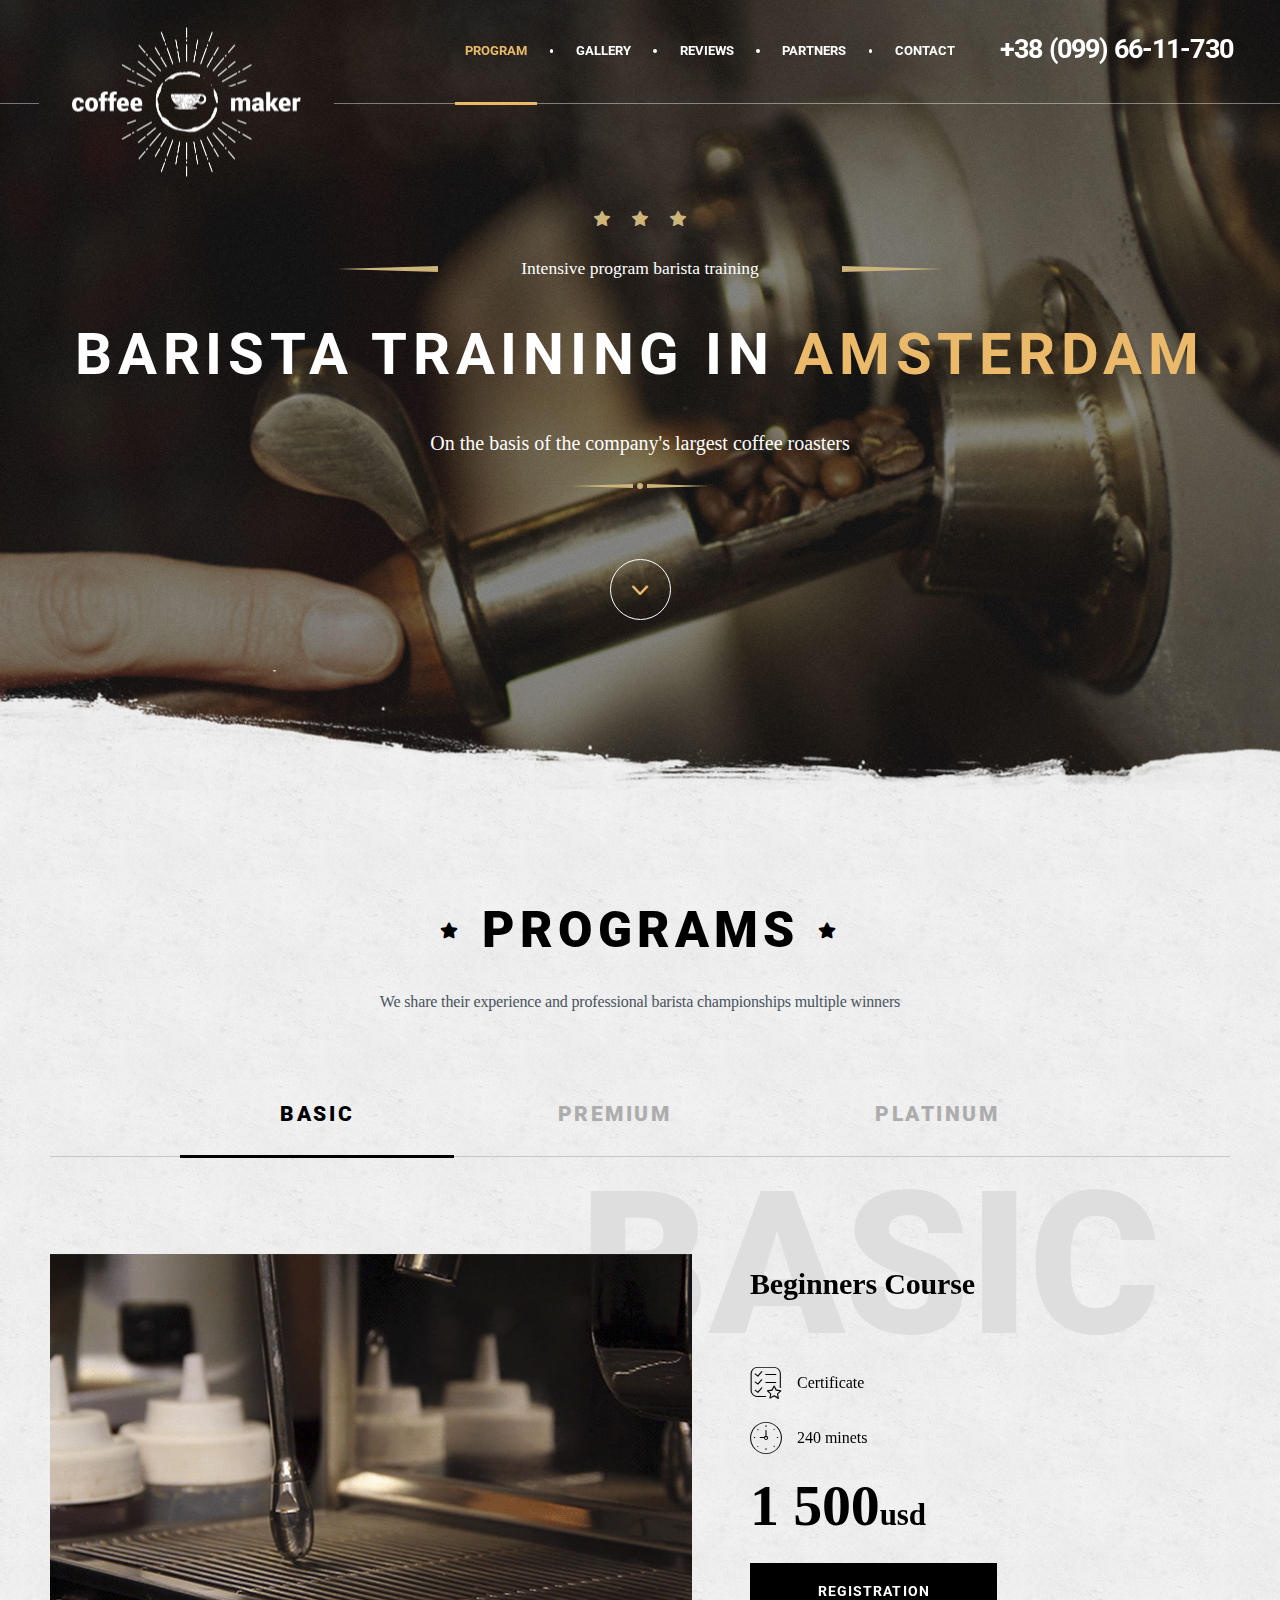
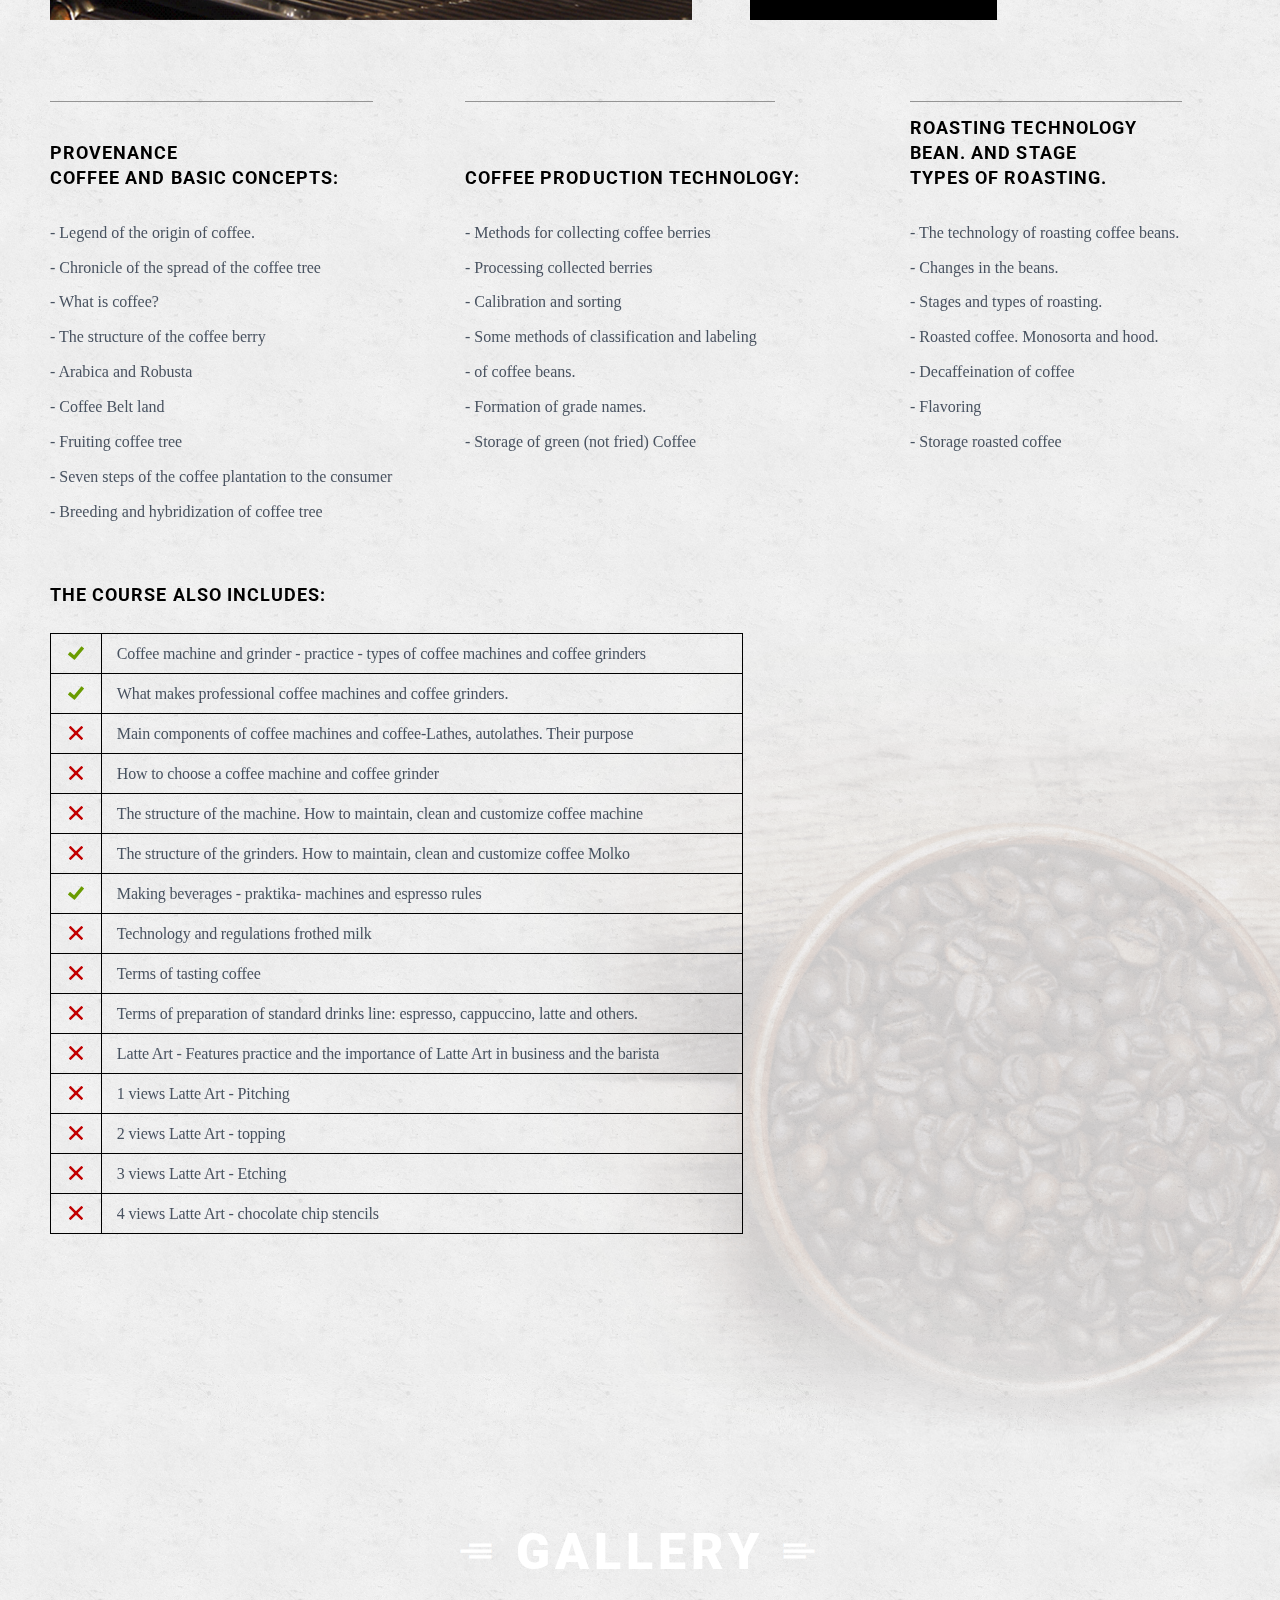
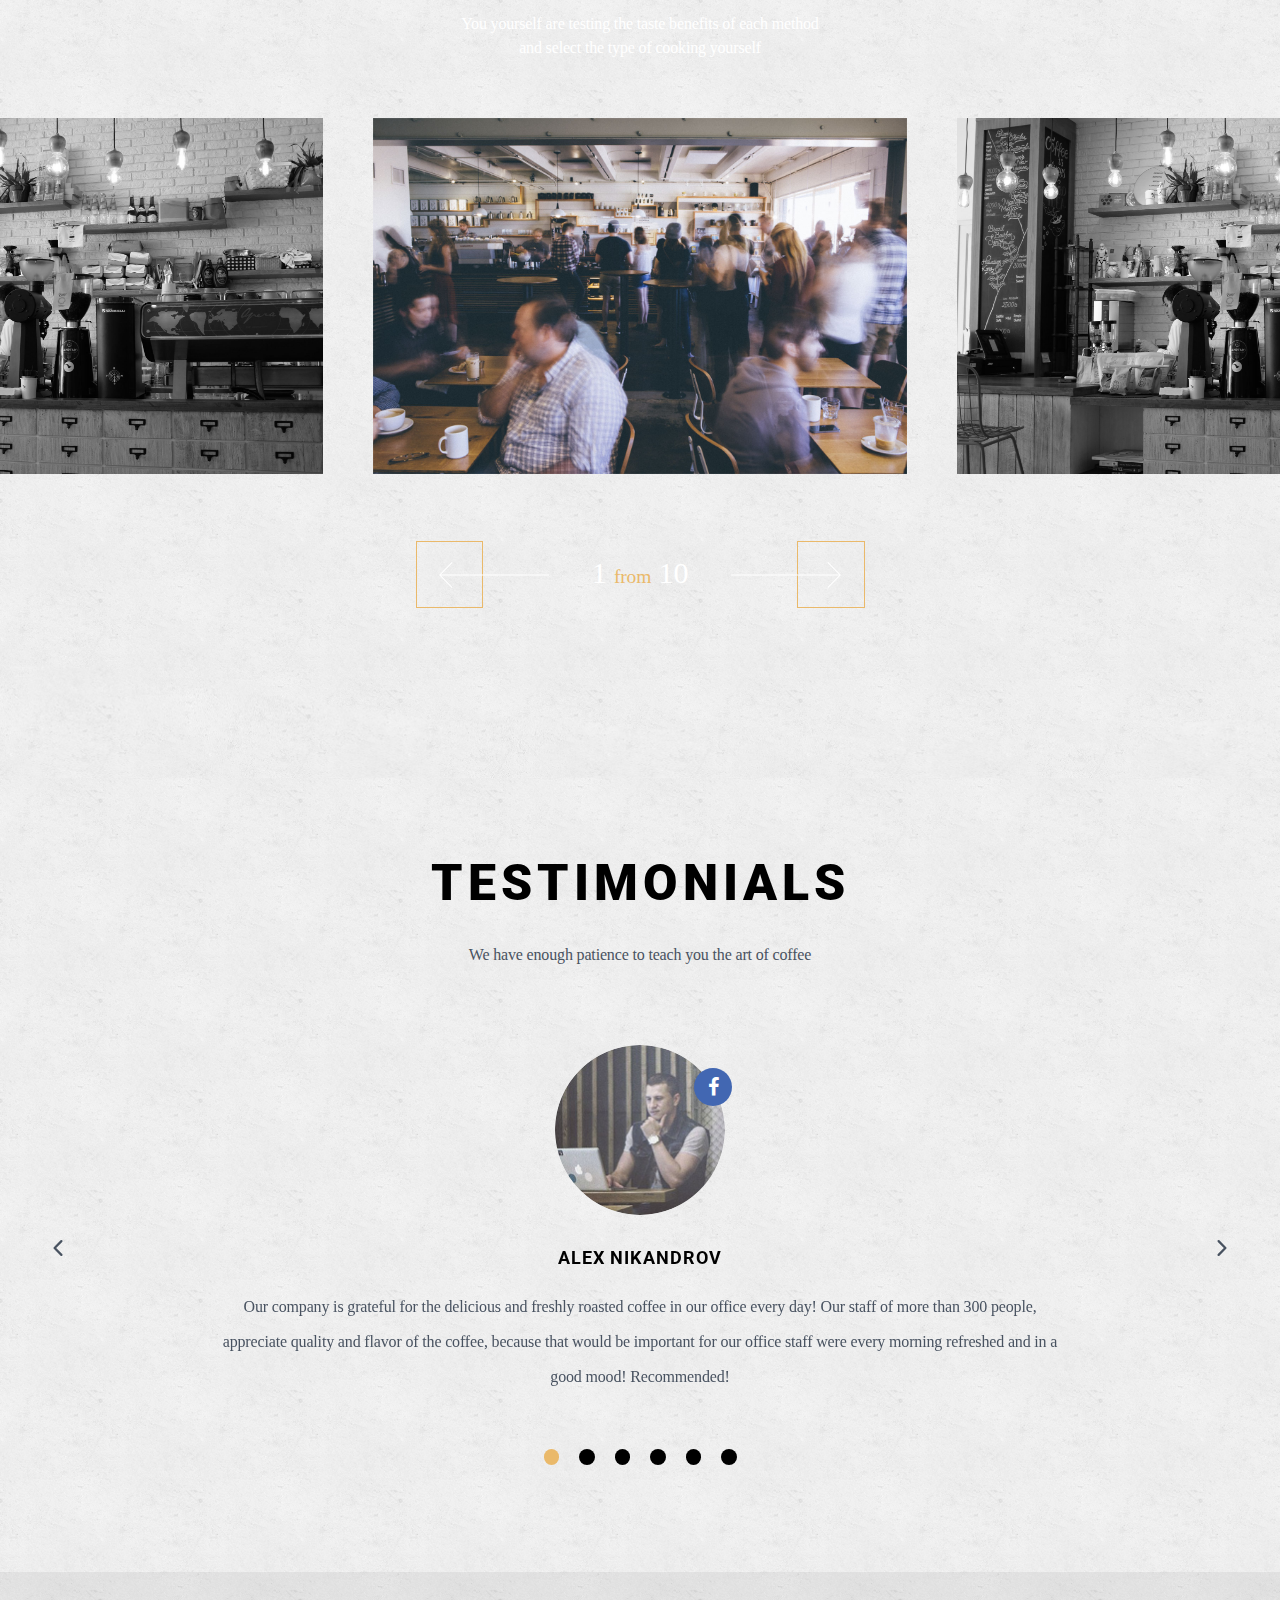
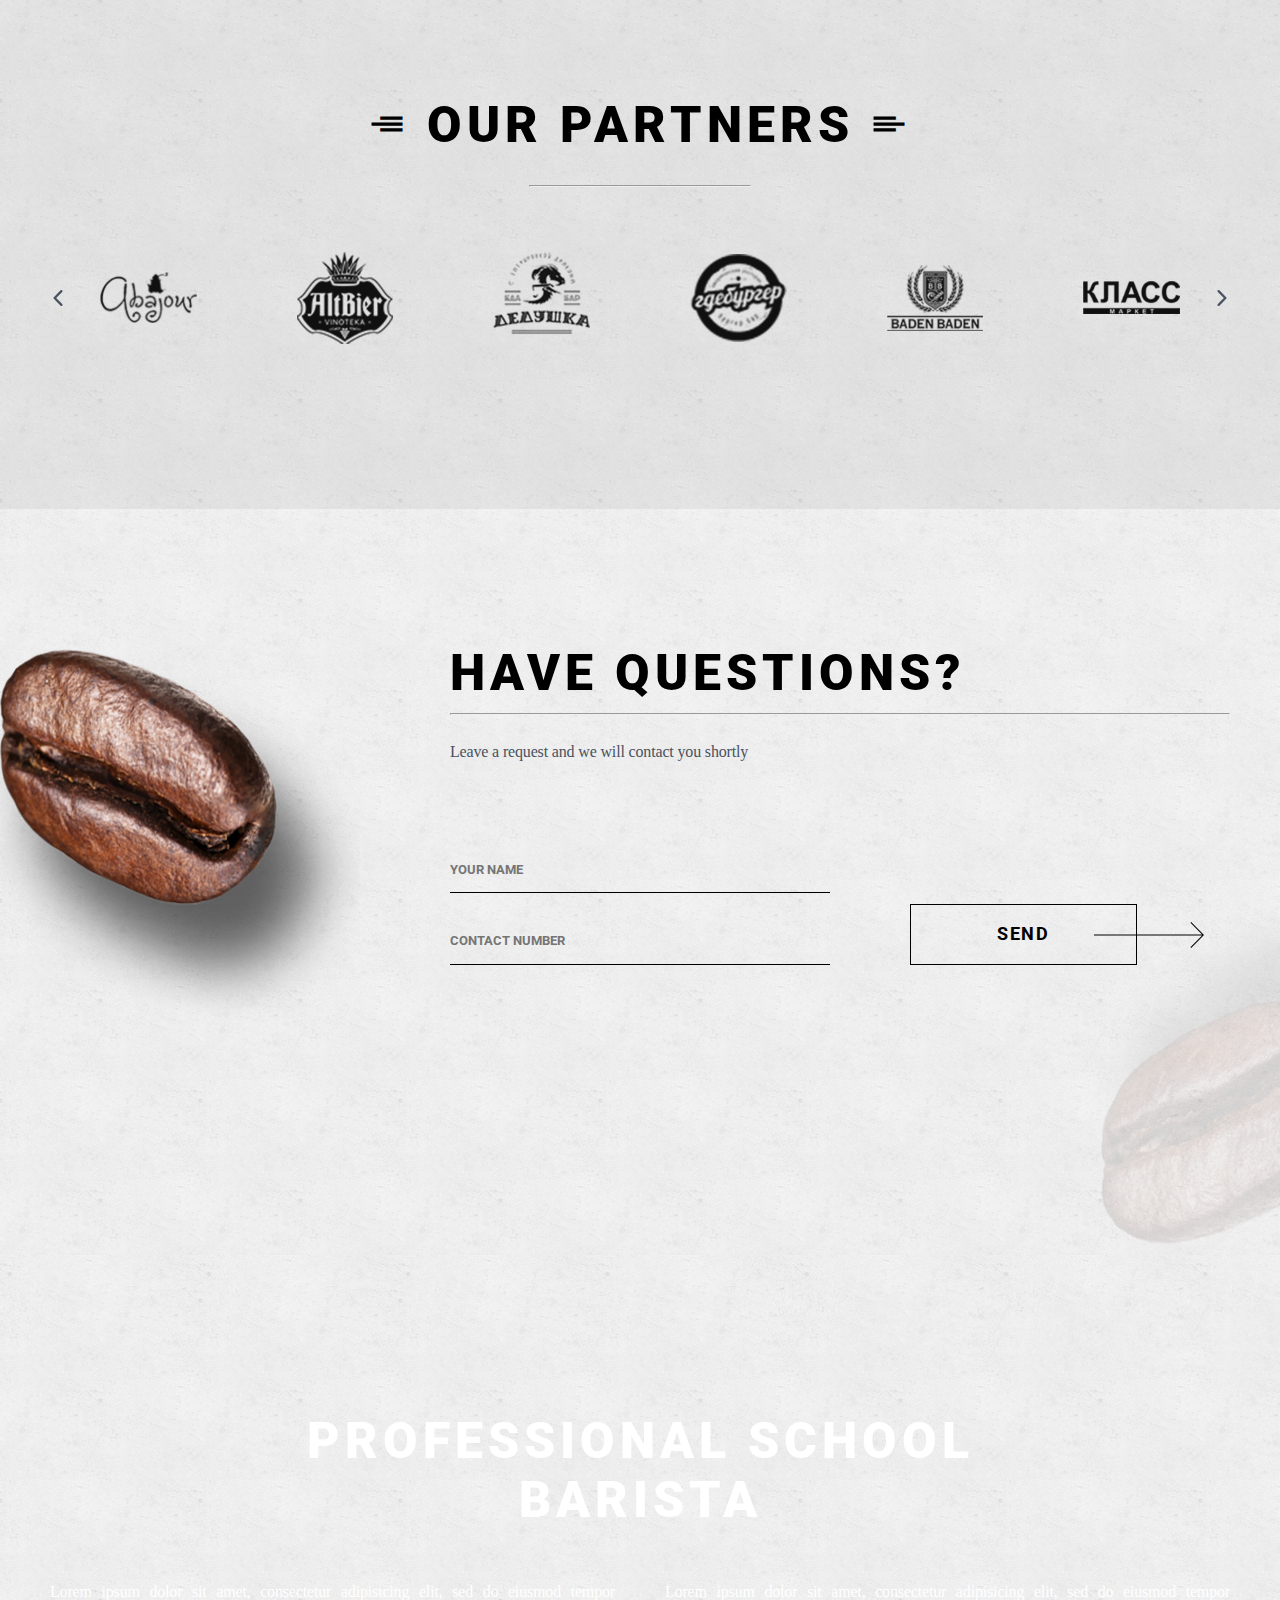
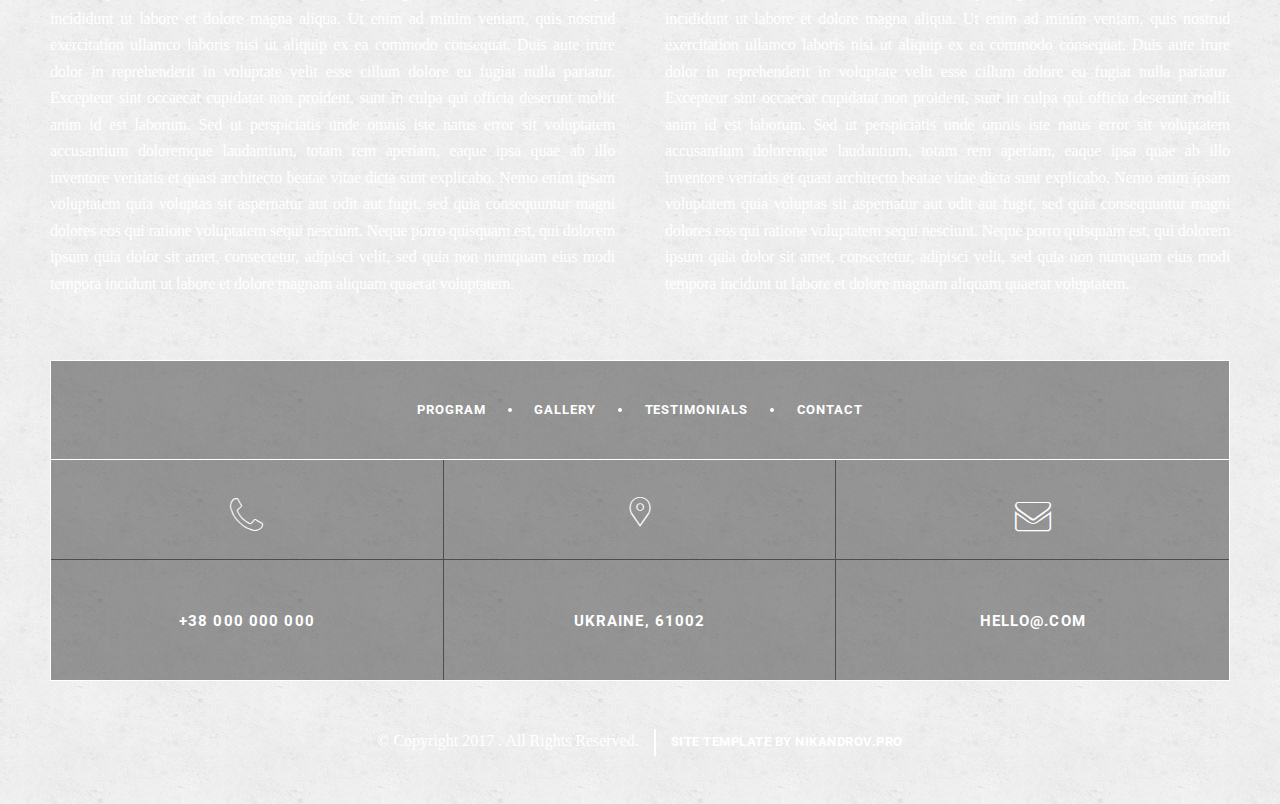
==== index.html @ 1546734a "add(files) add new template files" ====
<!DOCTYPE html>
<html lang="en">

<head>
	<meta charset="UTF-8">
	<meta name="viewport" content="width=device-width, initial-scale=1">
	<title>CoffeeMaker</title>
	<link href="https://fonts.googleapis.com/css?family=Roboto:300,400,500,700,900" rel="stylesheet"> 
	<link rel="stylesheet" href="css/libs.min.css">
	<link rel="stylesheet" href="css/style.min.css">
</head>

<body class="site site--bg">

	<div class="site__wrapper">

		<header class="site__header header header--image">
			
			<div class="header__navigation site__width site__width--fullwidth">
				<p class="header__logo logo logo--bordered">
					<a href="index.html" class="logo__link logo__link--bordered">
						<img src="img/logo.png" class="logo__img" alt="logo">
					</a>
				</p>
				<nav class="header__menu">
					<input class="toggle-input" id="menu" type="checkbox">
					<label class="toggle-input__label toggle-input__label--menu menu-toggle" for="menu">
						<span class="menu-toggle__bar"></span>
						<span class="menu-toggle__bar"></span>
						<span class="menu-toggle__bar"></span>
						<span class="menu-toggle__bar"></span>
					</label>
					<div class="toggle-input__block toggle-input__block--menu">
						<div class="menu__wrapper menu__wrapper--header">
							<ul class="menu menu--horizontal menu--header">
								<li class="menu__item menu__item--header"><a href="#programs" class="menu__link menu__link--header menu__link--active">Program</a></li>
								<li class="menu__item menu__item--header"><a href="#gallery" class="menu__link menu__link--header">Gallery</a></li>
								<li class="menu__item menu__item--header"><a href="#reviews" class="menu__link menu__link--header">Reviews</a></li>
								<li class="menu__item menu__item--header"><a href="#partners" class="menu__link menu__link--header">Partners</a></li>
								<li class="menu__item menu__item--header"><a href="#contact" class="menu__link menu__link--header">Contact</a></li>
							</ul>
						</div>
					</div>
				</nav>
				<div class="header__info">
					<a href="tel:#" class="header__info-phone icon-phone"> <span>+38 (099) 66-11-730</span></a>
				</div>
			</div>

			<div class="header__media">
				<div class="site__width">
					<p class="icons color-decor hidden__block--xs">
						<span class="icon-star icons__item"></span>
						<span class="icon-star icons__item"></span>
						<span class="icon-star icons__item"></span>
					</p>
					<h6 class="header__subtitle header__subtitle--top"><span class="text-decor text-decor--long-angles">Intensive program barista training</span></h6>
					<h1 class="header__title header__title--media">Barista Training in <span class="color-primary">amsterdam</span></h1>
					<h5 class="header__subtitle">On the basis of the company's largest coffee roasters</h5>
					<p class="hidden__block--xs"><span class="divider"></span></p>
				</div>
			</div>
			<div class="header__buttons"><a href="#programs" class="scroll-button scroll-button--header icon-arrow-down"></a></div>

		</header>

		<section class="site__main site__main--bg">
			
			<!-- Programs Block -->

			<div id="programs" class="page-block page-block--programs">
				<div class="site__width">
					<h2 class="page-block__title">Programs</h2>
					<p class="page-block__subtitle">We share their experience and professional barista championships multiple winners</p>
					<div class="feature-tabs swiper-container">
						<div class="feature-tabs__tab-list">
							<a href="#feature-1-ft1" class="feature-tabs__tab feature-tabs__tab--active" data-id="ft1">Basic</a>
							<a href="#feature-2-ft1" class="feature-tabs__tab" data-id="ft1">Premium</a>
							<a href="#feature-3-ft1" class="feature-tabs__tab" data-id="ft1">Platinum</a>
						</div>
						<div id="ft1" class="feature-tabs__contents">
							<div class="swiper-wrapper">
								<div id="feature-1-ft1" class="swiper-slide tabs__tab-content feature-tabs__content">
									<section class="program">
										<div class="columns columns--align-stretch">
											<div class="columns__column columns__column--sm-7-12">
												<div class="program__thumbnail">
													<div class="program__thumbnail-img program__thumbnail-img--basic"></div>
												</div>
											</div>
											<div class="columns__column columns__column--sm-5-12">
												<div class="program__data">
													<h3 class="program__bg-title">Basic</h3>
													<h4 class="program__title">Beginners Course</h4>
													<ul class="program__options">
														<li class="program__options-item icon-certificate">Certificate</li>
														<li class="program__options-item icon-clock">240 minets</li>
													</ul>
													<div class="program__price">1 500<small class="program__price-currency">usd</small></div>
													<div class="program__button">
														<a href="#" class="program__button button">registration</a>
													</div>
												</div>
											</div>
										</div>
										<div class="columns">
											<div class="columns__column columns__column--sm-1-3">
												<div class="program__list-wrapper">
													<h6 class="program__list-title">Provenance <br />coffee and basic concepts:</h6>	
													<ul class="program__list">
														<li>- Legend of the origin of coffee.</li>
														<li>- Chronicle of the spread of the coffee tree</li>
														<li>- What is coffee?</li>
														<li>- The structure of the coffee berry</li>
														<li>- Arabica and Robusta</li>
														<li>- Coffee Belt land</li>
														<li>- Fruiting coffee tree</li>
														<li>- Seven steps of the coffee plantation to the consumer</li>
														<li>- Breeding and hybridization of coffee tree</li>
													</ul>
												</div>
											</div>
											<div class="columns__column columns__column--sm-1-3 columns__column--left-gap-25">
												<div class="program__list-wrapper">
													<h6 class="program__list-title">coffee production technology:</h6>	
													<ul class="program__list">
														<li>- Methods for collecting coffee berries</li>
														<li>- Processing collected berries</li>
														<li>- Calibration and sorting</li>
														<li>- Some methods of classification and labeling</li>
														<li>- of coffee beans.</li>
														<li>- Formation of grade names.</li>
														<li>- Storage of green (not fried) Coffee</li>
													</ul>
												</div>
											</div>
											<div class="columns__column columns__column--sm-1-3 columns__column--left-gap-70">
												<div class="program__list-wrapper">
													<h6 class="program__list-title">roasting Technology <br />bean. and Stage <br />types of roasting.</h6>	
													<ul class="program__list">
														<li>- The technology of roasting coffee beans.</li>
														<li>- Changes in the beans.</li>
														<li>- Stages and types of roasting.</li>
														<li>- Roasted coffee. Monosorta and hood.</li>
														<li>- Decaffeination of coffee</li>
														<li>- Flavoring</li>
														<li>- Storage roasted coffee</li>
													</ul>
												</div>
											</div>
											<div class="columns__column">
												<h6 class="program__table-title">The course also includes:</h6>	
												<table class="program__table">
													<tbody>
														<tr>
															<td class="program__table-icon program__table-icon--check"></td>
															<td>Coffee machine and grinder - practice - types of coffee machines and coffee grinders</td>
														</tr>
														<tr>
															<td class="program__table-icon program__table-icon--check"></td>
															<td>What makes professional coffee machines and coffee grinders.</td>
														</tr>
														<tr>
															<td class="program__table-icon"></td>
															<td>Main components of coffee machines and coffee-Lathes, autolathes. Their purpose</td>
														</tr>
														<tr>
															<td class="program__table-icon"></td>
															<td>How to choose a coffee machine and coffee grinder</td>
														</tr>
														<tr>
															<td class="program__table-icon"></td>
															<td>The structure of the machine. How to maintain, clean and customize coffee machine</td>
														</tr>
														<tr>
															<td class="program__table-icon"></td>
															<td>The structure of the grinders. How to maintain, clean and customize coffee Molko</td>
														</tr>
														<tr>
															<td class="program__table-icon program__table-icon--check"></td>
															<td>Making beverages - praktika- machines and espresso rules</td>
														</tr>
														<tr>
															<td class="program__table-icon"></td>
															<td>Technology and regulations frothed milk</td>
														</tr>
														<tr>
															<td class="program__table-icon"></td>
															<td>Terms of tasting coffee</td>
														</tr>
														<tr>
															<td class="program__table-icon"></td>
															<td>Terms of preparation of standard drinks line: espresso, cappuccino, latte and others.</td>
														</tr>
														<tr>
															<td class="program__table-icon"></td>
															<td>Latte Art - Features practice and the importance of Latte Art in business and the barista</td>
														</tr>
														<tr>
															<td class="program__table-icon"></td>
															<td>1 views Latte Art - Pitching</td>
														</tr>
														<tr>
															<td class="program__table-icon"></td>
															<td>2 views Latte Art - topping</td>
														</tr>
														<tr>
															<td class="program__table-icon"></td>
															<td>3 views Latte Art - Etching</td>
														</tr>
														<tr>
															<td class="program__table-icon"></td>
															<td>4 views Latte Art - chocolate chip stencils</td>
														</tr>
													</tbody>
												</table>
											</div>
										</div>
									</section>
								</div>
								<div id="feature-2-ft1" class="swiper-slide tabs__tab-content feature-tabs__content">
									<section class="program">
										<div class="columns columns--align-stretch">
											<div class="columns__column columns__column--sm-7-12">
												<div class="program__thumbnail">
													<div class="program__thumbnail-img program__thumbnail-img--basic"></div>
												</div>
											</div>
											<div class="columns__column columns__column--sm-5-12">
												<div class="program__data">
													<h3 class="program__bg-title">Premium</h3>
													<h4 class="program__title">Middles Course</h4>
													<ul class="program__options">
														<li class="program__options-item icon-certificate">Certificate</li>
														<li class="program__options-item icon-clock">360 minets</li>
													</ul>
													<div class="program__price">2 000<small class="program__price-currency">usd</small></div>
													<div class="program__button">
														<a href="#" class="program__button button">registration</a>
													</div>
												</div>
											</div>
										</div>
										<div class="columns">
											<div class="columns__column columns__column--sm-1-3">
												<div class="program__list-wrapper">
													<h6 class="program__list-title">Provenance <br />coffee and basic concepts:</h6>	
													<ul class="program__list">
														<li>- Legend of the origin of coffee.</li>
														<li>- Chronicle of the spread of the coffee tree</li>
														<li>- What is coffee?</li>
														<li>- The structure of the coffee berry</li>
														<li>- Arabica and Robusta</li>
														<li>- Coffee Belt land</li>
														<li>- Fruiting coffee tree</li>
														<li>- Seven steps of the coffee plantation to the consumer</li>
														<li>- Breeding and hybridization of coffee tree</li>
													</ul>
												</div>
											</div>
											<div class="columns__column columns__column--sm-1-3 columns__column--left-gap-25">
												<div class="program__list-wrapper">
													<h6 class="program__list-title">coffee production technology:</h6>	
													<ul class="program__list">
														<li>- Methods for collecting coffee berries</li>
														<li>- Processing collected berries</li>
														<li>- Calibration and sorting</li>
														<li>- Some methods of classification and labeling</li>
														<li>- of coffee beans.</li>
														<li>- Formation of grade names.</li>
														<li>- Storage of green (not fried) Coffee</li>
													</ul>
												</div>
											</div>
											<div class="columns__column columns__column--sm-1-3 columns__column--left-gap-70">
												<div class="program__list-wrapper">
													<h6 class="program__list-title">roasting Technology <br />bean. and Stage <br />types of roasting.</h6>	
													<ul class="program__list">
														<li>- The technology of roasting coffee beans.</li>
														<li>- Changes in the beans.</li>
														<li>- Stages and types of roasting.</li>
														<li>- Roasted coffee. Monosorta and hood.</li>
														<li>- Decaffeination of coffee</li>
														<li>- Flavoring</li>
														<li>- Storage roasted coffee</li>
													</ul>
												</div>
											</div>
											<div class="columns__column">
												<h6 class="program__table-title">The course also includes:</h6>	
												<table class="program__table">
													<tbody>
														<tr>
															<td class="program__table-icon program__table-icon--check"></td>
															<td>Coffee machine and grinder - practice - types of coffee machines and coffee grinders</td>
														</tr>
														<tr>
															<td class="program__table-icon program__table-icon--check"></td>
															<td>What makes professional coffee machines and coffee grinders.</td>
														</tr>
														<tr>
															<td class="program__table-icon program__table-icon--check"></td>
															<td>Main components of coffee machines and coffee-Lathes, autolathes. Their purpose</td>
														</tr>
														<tr>
															<td class="program__table-icon"></td>
															<td>How to choose a coffee machine and coffee grinder</td>
														</tr>
														<tr>
															<td class="program__table-icon"></td>
															<td>The structure of the machine. How to maintain, clean and customize coffee machine</td>
														</tr>
														<tr>
															<td class="program__table-icon program__table-icon--check"></td>
															<td>The structure of the grinders. How to maintain, clean and customize coffee Molko</td>
														</tr>
														<tr>
															<td class="program__table-icon program__table-icon--check"></td>
															<td>Making beverages - praktika- machines and espresso rules</td>
														</tr>
														<tr>
															<td class="program__table-icon program__table-icon--check"></td>
															<td>Technology and regulations frothed milk</td>
														</tr>
														<tr>
															<td class="program__table-icon program__table-icon--check"></td>
															<td>Terms of tasting coffee</td>
														</tr>
														<tr>
															<td class="program__table-icon program__table-icon--check"></td>
															<td>Terms of preparation of standard drinks line: espresso, cappuccino, latte and others.</td>
														</tr>
														<tr>
															<td class="program__table-icon"></td>
															<td>Latte Art - Features practice and the importance of Latte Art in business and the barista</td>
														</tr>
														<tr>
															<td class="program__table-icon"></td>
															<td>1 views Latte Art - Pitching</td>
														</tr>
														<tr>
															<td class="program__table-icon"></td>
															<td>2 views Latte Art - topping</td>
														</tr>
														<tr>
															<td class="program__table-icon"></td>
															<td>3 views Latte Art - Etching</td>
														</tr>
														<tr>
															<td class="program__table-icon"></td>
															<td>4 views Latte Art - chocolate chip stencils</td>
														</tr>
													</tbody>
												</table>
											</div>
										</div>
									</section>
								</div>
								<div id="feature-3-ft1" class="swiper-slide tabs__tab-content feature-tabs__content">
									<section class="program">
										<div class="columns columns--align-stretch">
											<div class="columns__column columns__column--sm-7-12">
												<div class="program__thumbnail">
													<div class="program__thumbnail-img program__thumbnail-img--basic"></div>
												</div>
											</div>
											<div class="columns__column columns__column--sm-5-12">
												<div class="program__data">
													<h3 class="program__bg-title">Platinum</h3>
													<h4 class="program__title">Seniors Course</h4>
													<ul class="program__options">
														<li class="program__options-item icon-certificate">Certificate</li>
														<li class="program__options-item icon-clock">480 minets</li>
													</ul>
													<div class="program__price">2 500<small class="program__price-currency">usd</small></div>
													<div class="program__button">
														<a href="#" class="program__button button">registration</a>
													</div>
												</div>
											</div>
										</div>
										<div class="columns">
											<div class="columns__column columns__column--sm-1-3">
												<div class="program__list-wrapper">
													<h6 class="program__list-title">Provenance <br />coffee and basic concepts:</h6>	
													<ul class="program__list">
														<li>- Legend of the origin of coffee.</li>
														<li>- Chronicle of the spread of the coffee tree</li>
														<li>- What is coffee?</li>
														<li>- The structure of the coffee berry</li>
														<li>- Arabica and Robusta</li>
														<li>- Coffee Belt land</li>
														<li>- Fruiting coffee tree</li>
														<li>- Seven steps of the coffee plantation to the consumer</li>
														<li>- Breeding and hybridization of coffee tree</li>
													</ul>
												</div>
											</div>
											<div class="columns__column columns__column--sm-1-3 columns__column--left-gap-25">
												<div class="program__list-wrapper">
													<h6 class="program__list-title">coffee production technology:</h6>	
													<ul class="program__list">
														<li>- Methods for collecting coffee berries</li>
														<li>- Processing collected berries</li>
														<li>- Calibration and sorting</li>
														<li>- Some methods of classification and labeling</li>
														<li>- of coffee beans.</li>
														<li>- Formation of grade names.</li>
														<li>- Storage of green (not fried) Coffee</li>
													</ul>
												</div>
											</div>
											<div class="columns__column columns__column--sm-1-3 columns__column--left-gap-70">
												<div class="program__list-wrapper">
													<h6 class="program__list-title">roasting Technology <br />bean. and Stage <br />types of roasting.</h6>	
													<ul class="program__list">
														<li>- The technology of roasting coffee beans.</li>
														<li>- Changes in the beans.</li>
														<li>- Stages and types of roasting.</li>
														<li>- Roasted coffee. Monosorta and hood.</li>
														<li>- Decaffeination of coffee</li>
														<li>- Flavoring</li>
														<li>- Storage roasted coffee</li>
													</ul>
												</div>
											</div>
											<div class="columns__column">
												<h6 class="program__table-title">The course also includes:</h6>	
												<table class="program__table">
													<tbody>
														<tr>
															<td class="program__table-icon program__table-icon--check"></td>
															<td>Coffee machine and grinder - practice - types of coffee machines and coffee grinders</td>
														</tr>
														<tr>
															<td class="program__table-icon program__table-icon--check"></td>
															<td>What makes professional coffee machines and coffee grinders.</td>
														</tr>
														<tr>
															<td class="program__table-icon program__table-icon--check"></td>
															<td>Main components of coffee machines and coffee-Lathes, autolathes. Their purpose</td>
														</tr>
														<tr>
															<td class="program__table-icon program__table-icon--check"></td>
															<td>How to choose a coffee machine and coffee grinder</td>
														</tr>
														<tr>
															<td class="program__table-icon program__table-icon--check"></td>
															<td>The structure of the machine. How to maintain, clean and customize coffee machine</td>
														</tr>
														<tr>
															<td class="program__table-icon program__table-icon--check"></td>
															<td>The structure of the grinders. How to maintain, clean and customize coffee Molko</td>
														</tr>
														<tr>
															<td class="program__table-icon program__table-icon--check"></td>
															<td>Making beverages - praktika- machines and espresso rules</td>
														</tr>
														<tr>
															<td class="program__table-icon program__table-icon--check"></td>
															<td>Technology and regulations frothed milk</td>
														</tr>
														<tr>
															<td class="program__table-icon program__table-icon--check"></td>
															<td>Terms of tasting coffee</td>
														</tr>
														<tr>
															<td class="program__table-icon program__table-icon--check"></td>
															<td>Terms of preparation of standard drinks line: espresso, cappuccino, latte and others.</td>
														</tr>
														<tr>
															<td class="program__table-icon program__table-icon--check"></td>
															<td>Latte Art - Features practice and the importance of Latte Art in business and the barista</td>
														</tr>
														<tr>
															<td class="program__table-icon program__table-icon--check"></td>
															<td>1 views Latte Art - Pitching</td>
														</tr>
														<tr>
															<td class="program__table-icon program__table-icon--check"></td>
															<td>2 views Latte Art - topping</td>
														</tr>
														<tr>
															<td class="program__table-icon program__table-icon--check"></td>
															<td>3 views Latte Art - Etching</td>
														</tr>
														<tr>
															<td class="program__table-icon program__table-icon--check"></td>
															<td>4 views Latte Art - chocolate chip stencils</td>
														</tr>
													</tbody>
												</table>
											</div>
										</div>
									</section>
								</div>
							</div>
						</div>
					</div>
				</div>
				<div class="page-block__parallax-img page-block__parallax-img--programs-img-1" data-stellar-ratio="2">
					<img src="img/parallax/content-img1.png" alt="" class="">
				</div>
				<div class="page-block__parallax-img page-block__parallax-img--programs-img-2">
					<img src="img/parallax/content-img2.png" alt="" class="">
				</div>
				<div class="page-block__parallax-img page-block__parallax-img--programs-img-3">
					<img src="img/parallax/content-img3.png" alt="" class="">
				</div>
			</div>

			<!-- Gallery Block -->

			<div id="gallery" class="page-block page-block--gallery">
				<div class="site__width">
					<h2 class="page-block__title page-block__title--gallery">Gallery</h2>
					<p class="page-block__subtitle">You yourself are testing the taste benefits of each method <br />and select the type of cooking yourself</p>
				</div>
				<div id="gallery-slider" class="swiper-container swiper swiper--gallery">
					<div class="swiper-wrapper swiper__wrapper">
						<div class="swiper-slide swiper__slide swiper__slide--gallery"><img class="swiper__slide-img swiper__slide-img--gallery" src="img/gallery/slide1.jpg" alt=""></div>
						<div class="swiper-slide swiper__slide swiper__slide--gallery"><img class="swiper__slide-img swiper__slide-img--gallery" src="img/gallery/slide2.jpg" alt=""></div>
						<div class="swiper-slide swiper__slide swiper__slide--gallery"><img class="swiper__slide-img swiper__slide-img--gallery" src="img/gallery/slide3.jpg" alt=""></div>
						<div class="swiper-slide swiper__slide swiper__slide--gallery"><img class="swiper__slide-img swiper__slide-img--gallery" src="img/gallery/slide1.jpg" alt=""></div>
						<div class="swiper-slide swiper__slide swiper__slide--gallery"><img class="swiper__slide-img swiper__slide-img--gallery" src="img/gallery/slide2.jpg" alt=""></div>
						<div class="swiper-slide swiper__slide swiper__slide--gallery"><img class="swiper__slide-img swiper__slide-img--gallery" src="img/gallery/slide3.jpg" alt=""></div>
						<div class="swiper-slide swiper__slide swiper__slide--gallery"><img class="swiper__slide-img swiper__slide-img--gallery" src="img/gallery/slide1.jpg" alt=""></div>
						<div class="swiper-slide swiper__slide swiper__slide--gallery"><img class="swiper__slide-img swiper__slide-img--gallery" src="img/gallery/slide2.jpg" alt=""></div>
						<div class="swiper-slide swiper__slide swiper__slide--gallery"><img class="swiper__slide-img swiper__slide-img--gallery" src="img/gallery/slide3.jpg" alt=""></div>
						<div class="swiper-slide swiper__slide swiper__slide--gallery"><img class="swiper__slide-img swiper__slide-img--gallery" src="img/gallery/slide2.jpg" alt=""></div>
					</div>
					<div class="site__width">
						<div class="swiper__navigation">
							<div class="swiper__button-nav swiper__button-nav--prev">Previouse</div>
							<div class="swiper__fraction"></div>
							<div class="swiper__button-nav swiper__button-nav--next">Next</div>
						</div>
					</div>
				</div>
				<div class="page-block__parallax-img page-block__parallax-img--gallery-img-1">
					<img src="img/parallax/content-img4.png" alt="" class="">
				</div>
			</div>

			<!-- Testimonials Block -->

			<div id="reviews" class="page-block page-block--testimonials">
				<div class="site__width">
					<h2 class="page-block__title page-block__title--no-decor">Testimonials</h2>
					<p class="page-block__subtitle">We have enough patience to teach you the art of coffee</p>
					<div id="testi-slider" class="swiper-container swiper swiper--testi">
						<div class="swiper-wrapper swiper__wrapper">
							<div class="swiper-slide swiper__slide">
								<article class="testi">
									<div class="testi__thumbnail">
										<img class="testi__thumbnail-img" src="img/testi/testi1.jpg" alt="">
										<a href="#" class="testi__social-link icon-facebook"></a>
									</div>
									<h6 class="testi__title">Alex Nikandrov</h6>
									<p class="testi__content">Our company is grateful for the delicious and freshly roasted coffee in our office every day! Our staff of more than 300 people, appreciate quality and flavor of the coffee, because that would be important for our office staff were every morning refreshed and in a good mood! Recommended!</p>
								</article>
							</div>
							<div class="swiper-slide swiper__slide">
								<article class="testi">
									<div class="testi__thumbnail">
										<img class="testi__thumbnail-img" src="img/testi/testi1.jpg" alt="">
										<a href="#" class="testi__social-link icon-facebook"></a>
									</div>
									<h6 class="testi__title">Alex Nikandrov</h6>
									<p class="testi__content">Our company is grateful for the delicious and freshly roasted coffee in our office every day! Our staff of more than 300 people, appreciate quality and flavor of the coffee, because that would be important for our office staff were every morning refreshed and in a good mood! Recommended!</p>
								</article>
							</div>
							<div class="swiper-slide swiper__slide">
								<article class="testi">
									<div class="testi__thumbnail">
										<img class="testi__thumbnail-img" src="img/testi/testi1.jpg" alt="">
										<a href="#" class="testi__social-link icon-facebook"></a>
									</div>
									<h6 class="testi__title">Alex Nikandrov</h6>
									<p class="testi__content">Our company is grateful for the delicious and freshly roasted coffee in our office every day! Our staff of more than 300 people, appreciate quality and flavor of the coffee, because that would be important for our office staff were every morning refreshed and in a good mood! Recommended!</p>
								</article>
							</div>
							<div class="swiper-slide swiper__slide">
								<article class="testi">
									<div class="testi__thumbnail">
										<img class="testi__thumbnail-img" src="img/testi/testi1.jpg" alt="">
										<a href="#" class="testi__social-link icon-facebook"></a>
									</div>
									<h6 class="testi__title">Alex Nikandrov</h6>
									<p class="testi__content">Our company is grateful for the delicious and freshly roasted coffee in our office every day! Our staff of more than 300 people, appreciate quality and flavor of the coffee, because that would be important for our office staff were every morning refreshed and in a good mood! Recommended!</p>
								</article>
							</div>
							<div class="swiper-slide swiper__slide">
								<article class="testi">
									<div class="testi__thumbnail">
										<img class="testi__thumbnail-img" src="img/testi/testi1.jpg" alt="">
										<a href="#" class="testi__social-link icon-facebook"></a>
									</div>
									<h6 class="testi__title">Alex Nikandrov</h6>
									<p class="testi__content">Our company is grateful for the delicious and freshly roasted coffee in our office every day! Our staff of more than 300 people, appreciate quality and flavor of the coffee, because that would be important for our office staff were every morning refreshed and in a good mood! Recommended!</p>
								</article>
							</div>
							<div class="swiper-slide swiper__slide">
								<article class="testi">
									<div class="testi__thumbnail">
										<img class="testi__thumbnail-img" src="img/testi/testi1.jpg" alt="">
										<a href="#" class="testi__social-link icon-facebook"></a>
									</div>
									<h6 class="testi__title">Alex Nikandrov</h6>
									<p class="testi__content">Our company is grateful for the delicious and freshly roasted coffee in our office every day! Our staff of more than 300 people, appreciate quality and flavor of the coffee, because that would be important for our office staff were every morning refreshed and in a good mood! Recommended!</p>
								</article>
							</div>
						</div>
						<div class="swiper__pagination"></div>
						<div class="swiper__button swiper__button--prev swiper__button--mobile-hidden"></div>
						<div class="swiper__button swiper__button--next swiper__button--mobile-hidden"></div>
					</div>
				</div>
				<div class="page-block__parallax-img page-block__parallax-img--testi-img-1">
					<img src="img/parallax/content-img5.png" alt="" class="">
				</div>
			</div>

			<!-- Partners Block -->

			<div id="partners" class="page-block page-block--partners">
				<div class="site__width">
					<h2 class="page-block__title page-block__title--partners">Our Partners</h2>
					<hr class="hr hr--partners" />
					<div id="partners-slider" class="swiper-container swiper swiper--partners">
						<div class="swiper-wrapper swiper__wrapper swiper__wrapper--align-center">
							<div class="swiper-slide swiper__slide swiper__slide--partner"><img src="img/partners/partner1.png" alt=""></div>
							<div class="swiper-slide swiper__slide swiper__slide--partner"><img src="img/partners/partner2.png" alt=""></div>
							<div class="swiper-slide swiper__slide swiper__slide--partner"><img src="img/partners/partner3.png" alt=""></div>
							<div class="swiper-slide swiper__slide swiper__slide--partner"><img src="img/partners/partner4.png" alt=""></div>
							<div class="swiper-slide swiper__slide swiper__slide--partner"><img src="img/partners/partner5.png" alt=""></div>
							<div class="swiper-slide swiper__slide swiper__slide--partner"><img src="img/partners/partner6.png" alt=""></div>
						</div>
						<div class="swiper__button swiper__button--prev"></div>
						<div class="swiper__button swiper__button--next"></div>
					</div>
				</div>
			</div>

			<!-- Contact Block -->

			<div id="contact" class="page-block page-block--contact">
				<div class="site__width">
					<div class="columns">
						<div class="columns__column columns__column--sm-1-3">
							<div class="page-block__thumbnail">
								<img class="page-block__thumbnail-img page-block__thumbnail-img--contact" src="img/contact-img.png" alt="">								
							</div>
						</div>
							<div class="columns__column columns__column--sm-2-3">
							<h2 class="page-block__title page-block__title--no-decor page-block__title--align-left">Have Questions?</h2>
							<hr class="hr hr--contact" />
							<p class="page-block__subtitle page-block__subtitle--align-left">Leave a request and we will contact you shortly</p>
							<form action="#" method="post" name="contact" class="form columns columns--align-bottom">
								<div class="columns__column columns__column--sm-1-2">
									<p><input type="text" name="name" placeholder="Your Name" /></p>
									<p><input type="tel" name="phone" placeholder="Contact Number" /></p>
								</div>
								<div class="columns__column columns__column--sm-1-2 columns__column--left-gap-70">
									<p><button type="submit" class="button button--submit">Send</button></p>
								</div>
							</form>
						</div>
					</div>
				</div>
				<div class="page-block__parallax-img page-block__parallax-img--contact-img-1">
					<img src="img/parallax/content-img6.png" alt="" class="">
				</div>
			</div>

		</section>

		<footer class="site__footer footer footer--image">
			<div class="site__width">
				<h2 class="footer__title footer__title--image">Professional school <br>barista</h2>
				<div class="columns footer__desc">
					<p class="columns__column columns__column--sm-1-2 columns__column--right-gap-25 text-justify footer__desc-article">Lorem ipsum dolor sit amet, consectetur adipisicing elit, sed do eiusmod tempor incididunt ut labore et dolore magna aliqua. Ut enim ad minim veniam, quis nostrud exercitation ullamco laboris nisi ut aliquip ex ea commodo consequat. Duis aute irure dolor in reprehenderit in voluptate velit esse cillum dolore eu fugiat nulla pariatur. Excepteur sint occaecat cupidatat non proident, sunt in culpa qui officia deserunt mollit anim id est laborum. Sed ut perspiciatis unde omnis iste natus error sit voluptatem accusantium doloremque laudantium, totam rem aperiam, eaque ipsa quae ab illo inventore veritatis et quasi architecto beatae vitae dicta sunt explicabo. Nemo enim ipsam voluptatem quia voluptas sit aspernatur aut odit aut fugit, sed quia consequuntur magni dolores eos qui ratione voluptatem sequi nesciunt. Neque porro quisquam est, qui dolorem ipsum quia dolor sit amet, consectetur, adipisci velit, sed quia non numquam eius modi tempora incidunt ut labore et dolore magnam aliquam quaerat voluptatem.</p>
					<p class="columns__column columns__column--sm-1-2 columns__column--left-gap-25 text-justify footer__desc-article">Lorem ipsum dolor sit amet, consectetur adipisicing elit, sed do eiusmod tempor incididunt ut labore et dolore magna aliqua. Ut enim ad minim veniam, quis nostrud exercitation ullamco laboris nisi ut aliquip ex ea commodo consequat. Duis aute irure dolor in reprehenderit in voluptate velit esse cillum dolore eu fugiat nulla pariatur. Excepteur sint occaecat cupidatat non proident, sunt in culpa qui officia deserunt mollit anim id est laborum. Sed ut perspiciatis unde omnis iste natus error sit voluptatem accusantium doloremque laudantium, totam rem aperiam, eaque ipsa quae ab illo inventore veritatis et quasi architecto beatae vitae dicta sunt explicabo. Nemo enim ipsam voluptatem quia voluptas sit aspernatur aut odit aut fugit, sed quia consequuntur magni dolores eos qui ratione voluptatem sequi nesciunt. Neque porro quisquam est, qui dolorem ipsum quia dolor sit amet, consectetur, adipisci velit, sed quia non numquam eius modi tempora incidunt ut labore et dolore magnam aliquam quaerat voluptatem.</p>
				</div>
				<div class="columns">
					<div class="columns__column">
						<div class="footer__navigation">
							<nav class="footer__menu">
								<ul class="menu menu--horizontal menu--footer">
									<li class="menu__item menu__item--footer"><a href="#programs" class="menu__link menu__link--footer">Program</a></li>
									<li class="menu__item menu__item--footer"><a href="#gallery" class="menu__link menu__link--footer">Gallery</a></li>
									<li class="menu__item menu__item--footer"><a href="#reviews" class="menu__link menu__link--footer">Testimonials</a></li>
									<li class="menu__item menu__item--footer"><a href="#contact" class="menu__link menu__link--footer">Contact</a></li>
								</ul>
							</nav>
							<div class="footer__contacts contacts">
								<div class="contacts__top">
									<div class="columns columns--no-margins columns--align-stretch">
										<div class="columns__column columns__column--sm-1-3 contacts__item-title contacts__item-title--border-right">
											<span class="contacts__item-icon contacts__item-icon--phone icon-phone"></span>
										</div>
										<div class="columns__column columns__column--sm-1-3 contacts__item-title contacts__item-title--border-right">
											<span class="contacts__item-icon icon-marker"></span>
										</div>
										<div class="columns__column columns__column--sm-1-3 contacts__item-title">
											<span class="contacts__item-icon contacts__item-icon--envelope icon-envelope"></span>
										</div>
									</div>
								</div>
								<div class="contacts__data">
									<div class="columns columns--no-margins">
										<div class="columns__column columns__column--sm-1-3 contacts__item contacts__item--border-right">
											<a class="contacts__item-link icon-phone" href="tel:+38-000-000-000">+38 000 000 000</a>
										</div>
										<div class="columns__column columns__column--sm-1-3 contacts__item contacts__item--border-right">
											<a class="contacts__item-link icon-marker" href="https://goo.gl/maps/6iAnyWgiEy22" target="_blank">Ukraine, 61002</a>
										</div>
										<div class="columns__column columns__column--sm-1-3 contacts__item">
											<a class="contacts__item-link icon-envelope" href="mailto:hello@.com">hello@.com</a>
										</div>
									</div>
								</div>
							</div>
						</div>
					</div>
				</div>
				<div class="footer__copy">
					<p>&copy; Copyright 2017 . All Rights Reserved.<span class="footer__copy-divider"></span><span class="footer__copy-info">site template by <a class="footer__copy-info-link" href="#">NIKANDROV.PRO</a></span></p>
				</div>
			</div>
		</footer>

	</div>

	<script src="js/libs.min.js"></script>
	<script src="js/common.min.js"></script>
</body>
</html>
---- css/libs.min.css ----
.swiper-container{margin:0 auto;position:relative;overflow:hidden;list-style:none;padding:0;z-index:1}.swiper-container-no-flexbox .swiper-slide{float:left}.swiper-container-vertical>.swiper-wrapper{-webkit-box-orient:vertical;-webkit-box-direction:normal;-ms-flex-direction:column;flex-direction:column}.swiper-wrapper{position:relative;width:100%;height:100%;z-index:1;display:-webkit-box;display:-ms-flexbox;display:flex;transition-property:-webkit-transform;transition-property:transform;transition-property:transform,-webkit-transform;box-sizing:content-box}.swiper-container-android .swiper-slide,.swiper-wrapper{-webkit-transform:translateZ(0);transform:translateZ(0)}.swiper-container-multirow>.swiper-wrapper{-ms-flex-wrap:wrap;flex-wrap:wrap}.swiper-container-free-mode>.swiper-wrapper{transition-timing-function:ease-out;margin:0 auto}.swiper-slide{-ms-flex-negative:0;flex-shrink:0;width:100%;height:100%;position:relative;transition-property:-webkit-transform;transition-property:transform;transition-property:transform,-webkit-transform}.swiper-invisible-blank-slide{visibility:hidden}.swiper-container-autoheight,.swiper-container-autoheight .swiper-slide{height:auto}.swiper-container-autoheight .swiper-wrapper{-webkit-box-align:start;-ms-flex-align:start;align-items:flex-start;transition-property:height,-webkit-transform;transition-property:transform,height;transition-property:transform,height,-webkit-transform}.swiper-container-3d{-webkit-perspective:1200px;perspective:1200px}.swiper-container-3d .swiper-cube-shadow,.swiper-container-3d .swiper-slide,.swiper-container-3d .swiper-slide-shadow-bottom,.swiper-container-3d .swiper-slide-shadow-left,.swiper-container-3d .swiper-slide-shadow-right,.swiper-container-3d .swiper-slide-shadow-top,.swiper-container-3d .swiper-wrapper{-webkit-transform-style:preserve-3d;transform-style:preserve-3d}.swiper-container-3d .swiper-slide-shadow-bottom,.swiper-container-3d .swiper-slide-shadow-left,.swiper-container-3d .swiper-slide-shadow-right,.swiper-container-3d .swiper-slide-shadow-top{position:absolute;left:0;top:0;width:100%;height:100%;pointer-events:none;z-index:10}.swiper-container-3d .swiper-slide-shadow-left{background-image:linear-gradient(270deg,rgba(0,0,0,.5),transparent)}.swiper-container-3d .swiper-slide-shadow-right{background-image:linear-gradient(90deg,rgba(0,0,0,.5),transparent)}.swiper-container-3d .swiper-slide-shadow-top{background-image:linear-gradient(0deg,rgba(0,0,0,.5),transparent)}.swiper-container-3d .swiper-slide-shadow-bottom{background-image:linear-gradient(180deg,rgba(0,0,0,.5),transparent)}.swiper-container-wp8-horizontal,.swiper-container-wp8-horizontal>.swiper-wrapper{-ms-touch-action:pan-y;touch-action:pan-y}.swiper-container-wp8-vertical,.swiper-container-wp8-vertical>.swiper-wrapper{-ms-touch-action:pan-x;touch-action:pan-x}.swiper-button-next,.swiper-button-prev{position:absolute;top:50%;width:27px;height:44px;margin-top:-22px;z-index:10;cursor:pointer;background-size:27px 44px;background-position:50%;background-repeat:no-repeat}.swiper-button-next.swiper-button-disabled,.swiper-button-prev.swiper-button-disabled{opacity:.35;cursor:auto;pointer-events:none}.swiper-button-prev,.swiper-container-rtl .swiper-button-next{background-image:url("data:image/svg+xml;charset=utf-8,%3Csvg xmlns='http://www.w3.org/2000/svg' viewBox='0 0 27 44'%3E%3Cpath d='M0 22L22 0l2.1 2.1L4.2 22l19.9 19.9L22 44 0 22z' fill='%23007aff'/%3E%3C/svg%3E");left:10px;right:auto}.swiper-button-next,.swiper-container-rtl .swiper-button-prev{background-image:url("data:image/svg+xml;charset=utf-8,%3Csvg xmlns='http://www.w3.org/2000/svg' viewBox='0 0 27 44'%3E%3Cpath d='M27 22L5 44l-2.1-2.1L22.8 22 2.9 2.1 5 0l22 22z' fill='%23007aff'/%3E%3C/svg%3E");right:10px;left:auto}.swiper-button-prev.swiper-button-white,.swiper-container-rtl .swiper-button-next.swiper-button-white{background-image:url("data:image/svg+xml;charset=utf-8,%3Csvg xmlns='http://www.w3.org/2000/svg' viewBox='0 0 27 44'%3E%3Cpath d='M0 22L22 0l2.1 2.1L4.2 22l19.9 19.9L22 44 0 22z' fill='%23fff'/%3E%3C/svg%3E")}.swiper-button-next.swiper-button-white,.swiper-container-rtl .swiper-button-prev.swiper-button-white{background-image:url("data:image/svg+xml;charset=utf-8,%3Csvg xmlns='http://www.w3.org/2000/svg' viewBox='0 0 27 44'%3E%3Cpath d='M27 22L5 44l-2.1-2.1L22.8 22 2.9 2.1 5 0l22 22z' fill='%23fff'/%3E%3C/svg%3E")}.swiper-button-prev.swiper-button-black,.swiper-container-rtl .swiper-button-next.swiper-button-black{background-image:url("data:image/svg+xml;charset=utf-8,%3Csvg xmlns='http://www.w3.org/2000/svg' viewBox='0 0 27 44'%3E%3Cpath d='M0 22L22 0l2.1 2.1L4.2 22l19.9 19.9L22 44 0 22z'/%3E%3C/svg%3E")}.swiper-button-next.swiper-button-black,.swiper-container-rtl .swiper-button-prev.swiper-button-black{background-image:url("data:image/svg+xml;charset=utf-8,%3Csvg xmlns='http://www.w3.org/2000/svg' viewBox='0 0 27 44'%3E%3Cpath d='M27 22L5 44l-2.1-2.1L22.8 22 2.9 2.1 5 0l22 22z'/%3E%3C/svg%3E")}.swiper-pagination{position:absolute;text-align:center;transition:opacity .3s;-webkit-transform:translateZ(0);transform:translateZ(0);z-index:10}.swiper-pagination.swiper-pagination-hidden{opacity:0}.swiper-container-horizontal>.swiper-pagination-bullets,.swiper-pagination-custom,.swiper-pagination-fraction{bottom:10px;left:0;width:100%}.swiper-pagination-bullets-dynamic{overflow:hidden;font-size:0}.swiper-pagination-bullets-dynamic .swiper-pagination-bullet{-webkit-transform:scale(.33);transform:scale(.33);position:relative}.swiper-pagination-bullets-dynamic .swiper-pagination-bullet-active{-webkit-transform:scale(1);transform:scale(1)}.swiper-pagination-bullets-dynamic .swiper-pagination-bullet-active-prev{-webkit-transform:scale(.66);transform:scale(.66)}.swiper-pagination-bullets-dynamic .swiper-pagination-bullet-active-prev-prev{-webkit-transform:scale(.33);transform:scale(.33)}.swiper-pagination-bullets-dynamic .swiper-pagination-bullet-active-next{-webkit-transform:scale(.66);transform:scale(.66)}.swiper-pagination-bullets-dynamic .swiper-pagination-bullet-active-next-next{-webkit-transform:scale(.33);transform:scale(.33)}.swiper-pagination-bullet{width:8px;height:8px;display:inline-block;border-radius:100%;background:#000;opacity:.2}button.swiper-pagination-bullet{border:none;margin:0;padding:0;box-shadow:none;-webkit-appearance:none;-moz-appearance:none;appearance:none}.swiper-pagination-clickable .swiper-pagination-bullet{cursor:pointer}.swiper-pagination-bullet-active{opacity:1;background:#007aff}.swiper-container-vertical>.swiper-pagination-bullets{right:10px;top:50%;-webkit-transform:translate3d(0,-50%,0);transform:translate3d(0,-50%,0)}.swiper-container-vertical>.swiper-pagination-bullets .swiper-pagination-bullet{margin:6px 0;display:block}.swiper-container-vertical>.swiper-pagination-bullets.swiper-pagination-bullets-dynamic{top:50%;-webkit-transform:translateY(-50%);transform:translateY(-50%);width:8px}.swiper-container-vertical>.swiper-pagination-bullets.swiper-pagination-bullets-dynamic .swiper-pagination-bullet{display:inline-block;transition:top .2s,-webkit-transform .2s;transition:transform .2s,top .2s;transition:transform .2s,top .2s,-webkit-transform .2s}.swiper-container-horizontal>.swiper-pagination-bullets .swiper-pagination-bullet{margin:0 4px}.swiper-container-horizontal>.swiper-pagination-bullets.swiper-pagination-bullets-dynamic{left:50%;-webkit-transform:translateX(-50%);transform:translateX(-50%);white-space:nowrap}.swiper-container-horizontal>.swiper-pagination-bullets.swiper-pagination-bullets-dynamic .swiper-pagination-bullet{transition:left .2s,-webkit-transform .2s;transition:transform .2s,left .2s;transition:transform .2s,left .2s,-webkit-transform .2s}.swiper-container-horizontal.swiper-container-rtl>.swiper-pagination-bullets-dynamic .swiper-pagination-bullet{transition:right .2s,-webkit-transform .2s;transition:transform .2s,right .2s;transition:transform .2s,right .2s,-webkit-transform .2s}.swiper-pagination-progressbar{background:rgba(0,0,0,.25);position:absolute}.swiper-pagination-progressbar .swiper-pagination-progressbar-fill{background:#007aff;position:absolute;left:0;top:0;width:100%;height:100%;-webkit-transform:scale(0);transform:scale(0);-webkit-transform-origin:left top;transform-origin:left top}.swiper-container-rtl .swiper-pagination-progressbar .swiper-pagination-progressbar-fill{-webkit-transform-origin:right top;transform-origin:right top}.swiper-container-horizontal>.swiper-pagination-progressbar{width:100%;height:4px;left:0;top:0}.swiper-container-vertical>.swiper-pagination-progressbar{width:4px;height:100%;left:0;top:0}.swiper-pagination-white .swiper-pagination-bullet-active{background:#fff}.swiper-pagination-progressbar.swiper-pagination-white{background:hsla(0,0%,100%,.25)}.swiper-pagination-progressbar.swiper-pagination-white .swiper-pagination-progressbar-fill{background:#fff}.swiper-pagination-black .swiper-pagination-bullet-active{background:#000}.swiper-pagination-progressbar.swiper-pagination-black{background:rgba(0,0,0,.25)}.swiper-pagination-progressbar.swiper-pagination-black .swiper-pagination-progressbar-fill{background:#000}.swiper-scrollbar{border-radius:10px;position:relative;-ms-touch-action:none;background:rgba(0,0,0,.1)}.swiper-container-horizontal>.swiper-scrollbar{position:absolute;left:1%;bottom:3px;z-index:50;height:5px;width:98%}.swiper-container-vertical>.swiper-scrollbar{position:absolute;right:3px;top:1%;z-index:50;width:5px;height:98%}.swiper-scrollbar-drag{height:100%;width:100%;position:relative;background:rgba(0,0,0,.5);border-radius:10px;left:0;top:0}.swiper-scrollbar-cursor-drag{cursor:move}.swiper-zoom-container{width:100%;height:100%;display:-webkit-box;display:-ms-flexbox;display:flex;-webkit-box-pack:center;-ms-flex-pack:center;justify-content:center;-webkit-box-align:center;-ms-flex-align:center;align-items:center;text-align:center}.swiper-zoom-container>canvas,.swiper-zoom-container>img,.swiper-zoom-container>svg{max-width:100%;max-height:100%;-o-object-fit:contain;object-fit:contain}.swiper-slide-zoomed{cursor:move}.swiper-lazy-preloader{width:42px;height:42px;position:absolute;left:50%;top:50%;margin-left:-21px;margin-top:-21px;z-index:10;-webkit-transform-origin:50%;transform-origin:50%;-webkit-animation:a 1s steps(12) infinite;animation:a 1s steps(12) infinite}.swiper-lazy-preloader:after{display:block;content:"";width:100%;height:100%;background-image:url("data:image/svg+xml;charset=utf-8,%3Csvg viewBox='0 0 120 120' xmlns='http://www.w3.org/2000/svg' xmlns:xlink='http://www.w3.org/1999/xlink'%3E%3Cdefs%3E%3Cpath id='a' stroke='%236c6c6c' stroke-width='11' stroke-linecap='round' d='M60 7v20'/%3E%3C/defs%3E%3Cuse xlink:href='%23a' opacity='.27'/%3E%3Cuse xlink:href='%23a' opacity='.27' transform='rotate(30 60 60)'/%3E%3Cuse xlink:href='%23a' opacity='.27' transform='rotate(60 60 60)'/%3E%3Cuse xlink:href='%23a' opacity='.27' transform='rotate(90 60 60)'/%3E%3Cuse xlink:href='%23a' opacity='.27' transform='rotate(120 60 60)'/%3E%3Cuse xlink:href='%23a' opacity='.27' transform='rotate(150 60 60)'/%3E%3Cuse xlink:href='%23a' opacity='.37' transform='rotate(180 60 60)'/%3E%3Cuse xlink:href='%23a' opacity='.46' transform='rotate(210 60 60)'/%3E%3Cuse xlink:href='%23a' opacity='.56' transform='rotate(240 60 60)'/%3E%3Cuse xlink:href='%23a' opacity='.66' transform='rotate(270 60 60)'/%3E%3Cuse xlink:href='%23a' opacity='.75' transform='rotate(300 60 60)'/%3E%3Cuse xlink:href='%23a' opacity='.85' transform='rotate(330 60 60)'/%3E%3C/svg%3E");background-position:50%;background-size:100%;background-repeat:no-repeat}.swiper-lazy-preloader-white:after{background-image:url("data:image/svg+xml;charset=utf-8,%3Csvg viewBox='0 0 120 120' xmlns='http://www.w3.org/2000/svg' xmlns:xlink='http://www.w3.org/1999/xlink'%3E%3Cdefs%3E%3Cpath id='a' stroke='%23fff' stroke-width='11' stroke-linecap='round' d='M60 7v20'/%3E%3C/defs%3E%3Cuse xlink:href='%23a' opacity='.27'/%3E%3Cuse xlink:href='%23a' opacity='.27' transform='rotate(30 60 60)'/%3E%3Cuse xlink:href='%23a' opacity='.27' transform='rotate(60 60 60)'/%3E%3Cuse xlink:href='%23a' opacity='.27' transform='rotate(90 60 60)'/%3E%3Cuse xlink:href='%23a' opacity='.27' transform='rotate(120 60 60)'/%3E%3Cuse xlink:href='%23a' opacity='.27' transform='rotate(150 60 60)'/%3E%3Cuse xlink:href='%23a' opacity='.37' transform='rotate(180 60 60)'/%3E%3Cuse xlink:href='%23a' opacity='.46' transform='rotate(210 60 60)'/%3E%3Cuse xlink:href='%23a' opacity='.56' transform='rotate(240 60 60)'/%3E%3Cuse xlink:href='%23a' opacity='.66' transform='rotate(270 60 60)'/%3E%3Cuse xlink:href='%23a' opacity='.75' transform='rotate(300 60 60)'/%3E%3Cuse xlink:href='%23a' opacity='.85' transform='rotate(330 60 60)'/%3E%3C/svg%3E")}@-webkit-keyframes a{to{-webkit-transform:rotate(1turn);transform:rotate(1turn)}}@keyframes a{to{-webkit-transform:rotate(1turn);transform:rotate(1turn)}}.swiper-container .swiper-notification{position:absolute;left:0;top:0;pointer-events:none;opacity:0;z-index:-1000}.swiper-container-fade.swiper-container-free-mode .swiper-slide{transition-timing-function:ease-out}.swiper-container-fade .swiper-slide{pointer-events:none;transition-property:opacity}.swiper-container-fade .swiper-slide .swiper-slide{pointer-events:none}.swiper-container-fade .swiper-slide-active,.swiper-container-fade .swiper-slide-active .swiper-slide-active{pointer-events:auto}.swiper-container-cube{overflow:visible}.swiper-container-cube .swiper-slide{pointer-events:none;-webkit-backface-visibility:hidden;backface-visibility:hidden;z-index:1;visibility:hidden;-webkit-transform-origin:0 0;transform-origin:0 0;width:100%;height:100%}.swiper-container-cube .swiper-slide .swiper-slide{pointer-events:none}.swiper-container-cube.swiper-container-rtl .swiper-slide{-webkit-transform-origin:100% 0;transform-origin:100% 0}.swiper-container-cube .swiper-slide-active,.swiper-container-cube .swiper-slide-active .swiper-slide-active{pointer-events:auto}.swiper-container-cube .swiper-slide-active,.swiper-container-cube .swiper-slide-next,.swiper-container-cube .swiper-slide-next+.swiper-slide,.swiper-container-cube .swiper-slide-prev{pointer-events:auto;visibility:visible}.swiper-container-cube .swiper-slide-shadow-bottom,.swiper-container-cube .swiper-slide-shadow-left,.swiper-container-cube .swiper-slide-shadow-right,.swiper-container-cube .swiper-slide-shadow-top{z-index:0;-webkit-backface-visibility:hidden;backface-visibility:hidden}.swiper-container-cube .swiper-cube-shadow{position:absolute;left:0;bottom:0;width:100%;height:100%;background:#000;opacity:.6;-webkit-filter:blur(50px);filter:blur(50px);z-index:0}.swiper-container-flip{overflow:visible}.swiper-container-flip .swiper-slide{pointer-events:none;-webkit-backface-visibility:hidden;backface-visibility:hidden;z-index:1}.swiper-container-flip .swiper-slide .swiper-slide{pointer-events:none}.swiper-container-flip .swiper-slide-active,.swiper-container-flip .swiper-slide-active .swiper-slide-active{pointer-events:auto}.swiper-container-flip .swiper-slide-shadow-bottom,.swiper-container-flip .swiper-slide-shadow-left,.swiper-container-flip .swiper-slide-shadow-right,.swiper-container-flip .swiper-slide-shadow-top{z-index:0;-webkit-backface-visibility:hidden;backface-visibility:hidden}.swiper-container-coverflow .swiper-wrapper{-ms-perspective:1200px}
---- css/style.min.css ----
@font-face{font-family:icons;src:url(../font/icons.eot?3797342);src:url(../font/icons.eot?3797342#iefix) format("embedded-opentype"),url(../font/icons.woff2?3797342) format("woff2"),url(../font/icons.woff?3797342) format("woff"),url(../font/icons.ttf?3797342) format("truetype"),url(../font/icons.svg?3797342#icons) format("svg");font-weight:400;font-style:normal}[class*=" icon-"]:before,[class^=icon-]:before{font-family:icons;font-style:normal;font-weight:400;speak:none;display:inline-block;text-decoration:inherit;width:1em;margin-right:.2em;text-align:center;font-variant:normal;text-transform:none;line-height:1em;margin-left:.2em;-webkit-font-smoothing:antialiased;-moz-osx-font-smoothing:grayscale}.icon-star:before{content:"\e800"}.icon-arrow-down:before{content:"\e801"}.icon-arrow-left:before{content:"\e802"}.icon-arrow-right:before{content:"\e803"}.icon-check:before{content:"\e804"}.icon-close:before{content:"\e805"}.icon-marker:before{content:"\e806"}.icon-envelope:before{content:"\e807"}.icon-phone:before{content:"\e808"}.icon-certificate:before{content:"\e809"}.icon-clock:before{content:"\e810"}.icon-align-left:before{content:"\e811"}.icon-align-right:before{content:"\e812"}.icon-facebook:before{content:"\f09a"}body,html{margin:0;padding:0}html{box-sizing:border-box;font-size:10px}*,:after,:before{box-sizing:inherit}body{background-color:#fff;color:#485260;font-family:Georgia,serif;font-size:1.6rem;letter-spacing:-.01em;line-height:1.5em}img{display:block;max-width:100%}small{font-size:.8em}a{color:inherit}a:hover{color:#eab96a}p{margin:2.5rem 0}ol,ul{list-style:none;margin:0;padding:0}li{letter-spacing:-.001em;line-height:2.185em}table{border:1px solid #000;border-collapse:separate;border-spacing:0;border-width:1px 0 0 1px;margin:2.5rem 0;width:100%}td,th{border:1px solid #000;border-width:0 1px 1px 0;padding:.75rem 1.5rem;text-align:left}h1,h2,h3,h4{line-height:1.42857em}h1,h2,h3,h4,h5,h6{color:#000;font-family:Roboto,sans-serif;font-weight:700;text-transform:uppercase}h5,h6{letter-spacing:.06em;margin:2.5rem 0}.h1,h1{font-size:3.5rem;letter-spacing:.1em;line-height:.86957em;margin:.852174em 0}@media (min-width:768px){.h1,h1{font-size:5.75rem}}.h2,h2{font-size:3rem;font-weight:900;letter-spacing:.1em;line-height:1em}@media (min-width:768px){.h2,h2{font-size:5rem}}.h3,h3{font-size:3.7rem}.h3,.h4,h3,h4{line-height:1.66667em}.h4,h4{font-size:3rem}.h5,h5{font-size:2rem}.h5,.h6,h5,h6{line-height:1.42857em}.h6,h6{font-size:1.75rem}input[type=email],input[type=password],input[type=tel],input[type=text],input[type=url]{background-color:transparent;border:none;border-bottom:1px solid #000;color:#000;font-family:Roboto,sans-serif;font-size:.8em;font-weight:700;line-height:1em;padding:1.2em 0;text-transform:uppercase;width:100%}.color-primary{color:#eab96a}.color-decor{color:#cdb47b}.text-center{text-align:center}.text-justify{text-align:justify}.text-uppercase{text-transform:uppercase}.site__wrapper{overflow:hidden}.site__width{max-width:100%;padding-left:2rem;padding-right:2rem;width:auto}@media (min-width:768px){.site__width{margin-left:auto;margin-right:auto;max-width:95%;padding-left:0;padding-right:0;width:1180px}}@media (min-width:768px){.site__width--fullwidth{max-width:100%;width:100%}}.site--bg{background-image:url(../img/main-bg.jpg);background-repeat:repeat;background-size:200px 200px}.header{padding-bottom:2.5rem;padding-top:2.5rem;overflow:hidden}@media (min-width:768px){.header{padding:0}}.header__navigation{-webkit-box-align:center;-ms-flex-align:center;align-items:center;display:-webkit-box;display:-ms-flexbox;display:flex;-webkit-box-orient:vertical;-webkit-box-direction:reverse;-ms-flex-direction:column-reverse;flex-direction:column-reverse;position:relative;transition:background-color .3s,padding .3s;width:100%;z-index:20}@media (min-width:768px){.header__navigation.affix{background-color:#000;border-bottom:1px solid hsla(0,0%,100%,.42);padding-bottom:1rem;padding-top:1rem}}@media (min-width:768px){.header__navigation{-webkit-box-orient:horizontal;-webkit-box-direction:normal;-ms-flex-direction:row;flex-direction:row;left:0;padding:2.8rem 4.7rem;position:fixed;top:0}}.header__logo{margin:2rem 0 0}@media (min-width:768px){.header__logo{margin:0}}.header__menu{position:relative}@media (min-width:768px){.header__menu{margin-left:4rem;-webkit-box-ordinal-group:2;-ms-flex-order:1;order:1}}@media (min-width:1200px){.header__menu{margin-left:auto;-webkit-box-ordinal-group:1;-ms-flex-order:0;order:0}}.header__info{margin-right:auto}@media (min-width:768px){.header__info{margin-left:auto;margin-right:0}}@media (min-width:1200px){.header__info{margin-left:4.5rem}}@media (min-width:1400px){.header__info{margin-left:12.5rem}}.header__info-phone{color:#fff;cursor:default;font-family:Roboto,sans-serif;font-size:1.8rem;font-weight:700;letter-spacing:-.031em;text-decoration:none}.header__info-phone:hover{color:#fff}@media (min-width:768px){.header__info-phone:before{display:none}}@media (min-width:768px){.header__info-phone{font-size:2.7rem}}.header__media{margin-top:auto;text-align:center}@media (min-width:768px){.header__media{margin-top:0}}.header__title--media{color:#fff}.header__subtitle{color:inherit;font-family:Georgia,serif;font-weight:400;letter-spacing:0;text-transform:none}.header__subtitle--top{display:none}@media (min-width:360px){.header__subtitle--top{display:block}}.header__buttons{margin-top:auto;text-align:center;padding-bottom:4rem;position:relative}@media (min-width:768px){.header__buttons{display:block;margin-top:7rem;padding-bottom:0}}.header--image{-webkit-box-align:center;-ms-flex-align:center;align-items:center;background-image:url(../img/header-bg.jpg);background-position:50% 50%;background-repeat:no-repeat;background-size:cover;color:#fff;display:-webkit-box;display:-ms-flexbox;display:flex;-webkit-box-orient:vertical;-webkit-box-direction:normal;-ms-flex-direction:column;flex-direction:column;-webkit-box-pack:center;-ms-flex-pack:center;justify-content:center;min-height:100vh;position:relative}.header--image:before{bottom:-2rem;background-image:url(../img/header-bg-mask.png);background-position:top;background-size:cover;content:"";height:140px;left:0;position:absolute;width:100%}@media (min-width:768px){.header--image{background-attachment:fixed;display:block;min-height:1px;padding:18.2rem 0 17rem}}@media (-webkit-min-device-pixel-ratio:1.5),(min-resolution:1.5dppx),(min-resolution:144dpi){.header--image{background-image:none}}.logo__link{display:block}@media (min-width:768px){.logo__link--bordered.affix{-webkit-transform:translateY(0);transform:translateY(0)}}@media (min-width:768px){.logo__link--bordered{-webkit-transform:translateY(-50%);transform:translateY(-50%)}}.logo__img{max-height:7rem;max-width:10rem;transition:max-height .3s}@media (min-width:768px){.logo__img.affix{max-height:7rem}}@media (min-width:768px){.logo__img{max-height:14.9rem;max-width:23rem}}.logo--bordered{position:relative}.logo--bordered:after,.logo--bordered:before{background-color:hsla(0,0%,100%,.42);content:"";display:block;height:1px;position:absolute;top:50%;width:1000rem}@media (min-width:768px){.logo--bordered:after,.logo--bordered:before{top:100%}}.logo--bordered:before{margin-right:3.3rem;right:100%}.logo--bordered:after{left:100%;margin-left:3.3rem}@media (min-width:768px){.logo--bordered.affix{max-height:none;position:static}.logo--bordered.affix:after,.logo--bordered.affix:before{display:none}}@media (min-width:768px){.logo--bordered{margin-left:2.5rem;max-height:1px;position:absolute;top:100%}}.menu{list-style:none;margin:0;padding:0}.menu__wrapper--header{display:table;height:100%;width:100%}.menu__item--header{-webkit-box-align:center;-ms-flex-align:center;align-items:center;display:-webkit-box;display:-ms-flexbox;display:flex;padding-left:0;padding-right:0;position:relative}@media (min-width:1200px){.menu__item--header+.menu__item--header{margin-left:1em}}@media (min-width:1200px) and (min-width:1400px){.menu__item--header+.menu__item--header{margin-left:2.4em}}@media (min-width:1200px){.menu__item--header+.menu__item--header:before{background-color:#fff;border-radius:.3em;content:"";display:block;-ms-flex-negative:0;flex-shrink:0;height:.3em;margin-right:1em;width:.3em}}@media (min-width:1200px) and (min-width:1400px){.menu__item--header+.menu__item--header:before{margin-right:1.4em}}.menu__item--footer{-webkit-box-align:center;-ms-flex-align:center;align-items:center;display:-webkit-box;display:-ms-flexbox;display:flex;padding-left:0;padding-right:0;position:relative}@media (min-width:1200px){.menu__item--footer+.menu__item--footer{margin-left:1em}}@media (min-width:1200px) and (min-width:1400px){.menu__item--footer+.menu__item--footer{margin-left:2.4em}}@media (min-width:1200px){.menu__item--footer+.menu__item--footer:before{background-color:#fff;border-radius:.3em;content:"";display:block;-ms-flex-negative:0;flex-shrink:0;height:.3em;margin-right:1em;width:.3em}}@media (min-width:1200px) and (min-width:1400px){.menu__item--footer+.menu__item--footer:before{margin-right:1.4em}}.menu__link{text-decoration:none;transition:color .3s}.menu__link--header{color:inherit;display:block;padding:.9rem 1rem 1rem;text-align:center;text-transform:uppercase;width:100%}@media (min-width:1200px){.menu__link--header{position:relative}.menu__link--header:before{background-color:#eab96a;content:"";display:block;height:3px;left:0;opacity:0;position:absolute;top:100%;margin-top:2.8rem;transition:opacity .3s;width:100%}.affix .menu__link--header:before{height:0}}.menu__link--header.menu__link--active:before,.menu__link--header:hover:before{opacity:1}.menu__link--footer{color:inherit;display:block;letter-spacing:.075em;padding:.9rem 1rem 1rem;text-align:center;text-transform:uppercase;width:100%}.menu__link--active{color:#eab96a}.menu--horizontal{display:-webkit-box;display:-ms-flexbox;display:flex}.menu--header{color:inherit;display:table-cell;font-family:Roboto,sans-serif;font-weight:700;vertical-align:middle;width:100%}@media (min-width:1200px){.menu--header{display:-webkit-box;display:-ms-flexbox;display:flex;font-size:1.25rem;margin-left:-1rem;margin-right:-1rem;max-width:none;overflow:visible;width:auto}}.menu--footer{color:inherit;display:block;font-family:Roboto,sans-serif;font-size:1.25rem;font-weight:700;height:100%;overflow-y:auto}@media (min-width:1200px){.menu--footer{display:-webkit-box;display:-ms-flexbox;display:flex;height:auto;-webkit-box-pack:center;-ms-flex-pack:center;justify-content:center;overflow:visible}}.menu-toggle{background-color:#eab96a;border-radius:4em;color:#fff;display:block;font-size:1rem;height:4em;position:relative;width:4em;transition:.3s ease-in-out;z-index:15}.menu-toggle__bar{display:block;position:absolute;height:.2em;width:1.4em;background:#fff;border-radius:2px;opacity:1;left:1.3em;-webkit-transform:rotate(0deg);transform:rotate(0deg);transition:.25s ease-in-out}.menu-toggle__bar:first-child{top:1.4em}.menu-toggle__bar:nth-child(2),.menu-toggle__bar:nth-child(3){top:1.9em}.menu-toggle__bar:nth-child(4){top:2.4em}.toggle-input:checked+.menu-toggle .menu-toggle__bar:first-child{top:1.8em;width:0;left:50%}.toggle-input:checked+.menu-toggle .menu-toggle__bar:nth-child(2){-webkit-transform:rotate(45deg);transform:rotate(45deg)}.toggle-input:checked+.menu-toggle .menu-toggle__bar:nth-child(3){-webkit-transform:rotate(-45deg);transform:rotate(-45deg)}.toggle-input:checked+.menu-toggle .menu-toggle__bar:nth-child(4){top:1.8em;width:0;left:50%}.footer__title{line-height:1.17em;margin:0 0 5rem;text-align:center}.footer__title--image{color:inherit}.footer__desc{line-height:1.6559375em}.footer__desc-article{margin:0 0 2.5rem}.footer__navigation{background-color:rgba(0,0,0,.38);border:1px solid #fff;margin-top:3.8rem}.footer__menu{padding-bottom:2.6rem;padding-top:2.6rem}.footer__contacts{border-top:1px solid #fff}.footer__copy{-webkit-box-align:center;-ms-flex-align:center;align-items:center;display:-webkit-box;display:-ms-flexbox;display:flex;-webkit-box-pack:center;-ms-flex-pack:center;justify-content:center;letter-spacing:-.001em;padding-bottom:2.3rem;padding-top:2.3rem;text-align:center}.footer__copy-info{display:block;font-family:Roboto,sans-serif;font-size:1.25rem;font-weight:700;letter-spacing:.04em;text-transform:uppercase}@media (min-width:768px){.footer__copy-info{display:inline-block}}.footer__copy-info-link{text-decoration:none;transition:color .3s}.footer__copy-divider{background-color:#fff;display:block;height:2px;margin:1.5rem AUTO;vertical-align:top;width:2.7rem}@media (min-width:768px){.footer__copy-divider{display:inline-block;height:2.7rem;margin:0 1.5rem;width:2px}}.footer--image{background-image:url(../img/footer-bg.jpg);background-position:50% 50%;background-repeat:no-repeat;background-size:cover;color:#fff;padding:13.7rem 0 0;position:relative}.footer--image:before{top:-2rem;background-image:url(../img/footer-bg-mask.png);background-position:top;background-size:cover;content:"";height:140px;left:0;position:absolute;width:100%}@media (min-width:768px){.footer--image{background-attachment:fixed}}.page-block{padding:5rem 0;position:relative}@media (min-width:768px){.page-block{padding:10rem 0}}.page-block__title{text-align:center;margin-top:0;margin-bottom:.7em}.page-block__title:after,.page-block__title:before{content:"\e800";display:inline-block;font-family:icons;font-size:1.6rem;vertical-align:top}.page-block__title:before{margin-right:2rem}.page-block__title:after{margin-left:2rem}.page-block__title--no-decor:after,.page-block__title--no-decor:before{display:none}.page-block__title--align-left{text-align:left}.page-block__title--gallery{color:inherit}.page-block__title--gallery:after,.page-block__title--gallery:before{font-size:3rem}.page-block__title--gallery:before{content:"\e812"}.page-block__title--gallery:after{content:"\e811"}.page-block__title--partners:after,.page-block__title--partners:before{font-size:3rem}.page-block__title--partners:before{content:"\e812"}.page-block__title--partners:after{content:"\e811"}.page-block__subtitle{text-align:center}@media (min-width:768px){.page-block__subtitle{margin-bottom:3.6em}}.page-block__subtitle--align-left{text-align:left}.page-block__thumbnail-img--contact{display:none}@media (min-width:768px){.page-block__thumbnail-img--contact{display:block;margin-left:-7rem;-webkit-transform:rotate(180deg) scaleX(-1);transform:rotate(180deg) scaleX(-1);-webkit-filter:FlipH;filter:FlipH}}.page-block__parallax-img{display:none;position:absolute;z-index:2}@media (min-width:1400px){.page-block__parallax-img{display:block}}.page-block__parallax-img--programs-img-1{max-width:24.7rem;right:9.4rem;top:-20.4rem}.page-block__parallax-img--programs-img-2{max-width:17.2rem;left:-3.8rem;top:18rem}.page-block__parallax-img--programs-img-3{max-width:19.4rem;right:-8.6rem;top:31%}.page-block__parallax-img--gallery-img-1{max-width:16.8rem;left:4.9rem;top:-5.7rem}.page-block__parallax-img--testi-img-1{max-width:22.6rem;right:3.4rem;top:-16.7rem}.page-block__parallax-img--contact-img-1{left:-6.7rem;max-width:72.45rem;top:-9.2rem}.page-block--programs{position:relative;z-index:1}.page-block--programs:before{background-image:url(../img/progams-img.png);background-repeat:none;background-size:cover;bottom:0;content:"";display:block;height:96.05rem;margin-bottom:-18.5rem;position:absolute;right:-8rem;width:88.35rem;z-index:-1}@media (min-width:768px){.page-block--programs{padding-bottom:11rem;padding-top:11.5rem}}.page-block--gallery{background-image:url(../img/gallery-bg.jpg);background-repeat:none;background-size:cover;color:#fff;padding:10rem 0;position:relative}.page-block--gallery:before{bottom:-2rem;background-image:url(../img/header-bg-mask.png)}.page-block--gallery:after,.page-block--gallery:before{background-position:top;background-size:cover;content:"";height:140px;left:0;position:absolute;width:100%}.page-block--gallery:after{top:-2rem;background-image:url(../img/footer-bg-mask.png)}@media (min-width:768px){.page-block--gallery{background-attachment:fixed;padding:13.3rem 0 15rem}}.page-block--partners{background-color:rgba(0,0,0,.05)}@media (min-width:768px){.page-block--partners{padding-top:12.8rem}}.page-block--contact{position:relative;z-index:1}.page-block--contact:before{background-image:url(../img/contact-img.png);background-repeat:none;background-size:cover;bottom:3rem;content:"";display:block;height:36.05rem;opacity:.12;position:absolute;right:-16rem;width:35.8rem;z-index:-1}@media (min-width:768px){.page-block--contact{padding-bottom:25rem;padding-top:13.9rem}}.feature-tabs__tab{color:#adadad;display:block;font-family:Roboto,sans-serif;font-weight:900;letter-spacing:.12em;padding:1em 2em;position:relative;text-decoration:none;text-transform:uppercase;transition:color .3s}.feature-tabs__tab:after{background-color:#000;bottom:-2px;content:"";display:none;height:3px;left:0;position:absolute;width:100%}.feature-tabs__tab:hover{color:#000}@media (min-width:992px){.feature-tabs__tab{font-size:2.1rem;padding:1.428571em 4.761905em}}@media (min-width:768px){.feature-tabs__tab{display:inline-block}}.feature-tabs__tab--active{color:#000}.feature-tabs__tab--active:after{display:block}.feature-tabs__tab-list{text-align:center}@media (min-width:768px){.feature-tabs__tab-list{border-bottom:1px solid #c7c7c7}}.feature-tabs__content{padding-bottom:2.5rem;padding-top:2.5rem}@media (min-width:768px){.feature-tabs__content{padding-top:9.7rem}}.program{position:relative}@media (min-width:768px){.program__thumbnail{height:100%;padding-right:3.8rem}}.program__thumbnail-img{background-color:gray;background-position:50% 50%;background-repeat:no-repeat;background-size:cover;padding-top:75%}@media (min-width:768px){.program__thumbnail-img{height:100%;min-height:30rem;padding-top:0}}.program__thumbnail-img--basic{background-image:url(../img/program-img-1.jpg)}.program__title{font-family:Georgia,serif;line-height:1.666667em;text-transform:none}@media (min-width:768px){.program__title{margin-bottom:5.7rem;margin-top:.5rem}}.program__bg-title{color:#dedede;display:none;font-size:20rem;font-weight:900;line-height:.22em;margin:-1.1rem 7rem 0 0;position:absolute;right:0;top:0;z-index:-1}@media (min-width:768px){.program__bg-title{display:block}}.program__options{color:#000;letter-spacing:-.001;list-style:none;margin:0;padding:0}.program__options-item{-webkit-box-align:center;-ms-flex-align:center;align-items:center;display:-webkit-box;display:-ms-flexbox;display:flex}.program__options-item+.program__options-item{margin-top:2rem}.program__options-item:before{font-size:3.2rem;margin-left:0;margin-right:1.5rem}.program__price{color:#000;font-size:5.8rem;font-weight:700;margin-top:3.8rem}.program__price-currency{font-size:3.1rem}.program__button{margin-top:1.8rem}.program__list-title{-webkit-box-align:end;-ms-flex-align:end;align-items:flex-end;display:-webkit-box;display:-ms-flexbox;display:flex;margin-top:0;min-height:1px}@media (min-width:768px){.program__list-title{min-height:5.142857em}}.program__list-wrapper{margin-top:2.5rem;padding-top:2.5rem;position:relative}.program__list-wrapper:before{border-top:1px solid #949494;content:"";display:block;height:1px;left:0;position:absolute;top:0;width:85%}@media (min-width:768px){.program__list-wrapper{margin-top:8.1rem;padding-top:0}}@media (min-width:992px){.program__table{max-width:69.3rem}}@media (min-width:992px){.program__table-title{margin-top:5.3rem}}.program__table-icon{color:#c20000;font-size:1.4rem;padding:.3rem 1.7rem;text-align:center;width:5rem}.program__table-icon:before{content:"\e805";font-family:icons}.program__table-icon--check{color:#6a9c00;font-size:1.6rem}.program__table-icon--check:before{content:"\e804"}.contacts{text-align:center}.contacts__top{display:none}@media (min-width:768px){.contacts__top{display:block}}.contacts__data{border-top:1px solid #4d4d4d}.contacts__item{font-family:Roboto,sans-serif;font-size:1.5rem;font-weight:700;letter-spacing:.075em;padding-bottom:4.7rem;padding-top:4.9rem;text-transform:uppercase}.contacts__item--border-right{border-bottom:1px solid #4d4d4d}@media (min-width:768px){.contacts__item--border-right{border-bottom:none;border-right:1px solid #4d4d4d}}.contacts__item-title{padding-bottom:2.3rem;padding-top:3.8rem}.contacts__item-title--border-right{border-right:1px solid #4d4d4d}.contacts__item-icon{font-size:3rem}.contacts__item-icon--phone{font-size:3.3rem}.contacts__item-icon--envelope{font-size:3.6rem}.contacts__item-link{text-decoration:none;transition:color .3s}.contacts__item-link:before{font-size:2.5rem;display:block;margin:0 auto 2rem;vertical-align:middle}@media (min-width:768px){.contacts__item-link:before{display:none}}.columns{-webkit-box-align:start;-ms-flex-align:start;align-items:flex-start;display:-webkit-box;display:-ms-flexbox;display:flex;-webkit-box-orient:horizontal;-webkit-box-direction:normal;-ms-flex-direction:row;flex-direction:row;-ms-flex-wrap:wrap;flex-wrap:wrap;-webkit-box-pack:center;-ms-flex-pack:center;justify-content:center;margin-left:-1rem;margin-right:-1rem}.columns__column{box-sizing:border-box;min-height:1px;padding-left:1rem;padding-right:1rem;width:100%}.columns__column--1-2{-webkit-box-flex:0;-ms-flex:0 0 50%;flex:0 0 50%;max-width:50%}@media (min-width:768px){.columns__column--sm-1-2{-webkit-box-flex:0;-ms-flex:0 0 50%;flex:0 0 50%;max-width:50%}}@media (min-width:768px){.columns__column--sm-2-3{-webkit-box-flex:0;-ms-flex:0 0 66.666667%;flex:0 0 66.666667%;max-width:0 0 66.666667%}}@media (min-width:768px){.columns__column--sm-1-3{-webkit-box-flex:0;-ms-flex:0 0 33.33333%;flex:0 0 33.33333%;max-width:33.33333%}}@media (min-width:768px){.columns__column--sm-5-12{-webkit-box-flex:0;-ms-flex:0 0 41.666667%;flex:0 0 41.666667%;max-width:41.666667%}}@media (min-width:768px){.columns__column--sm-7-12{-webkit-box-flex:0;-ms-flex:0 0 58.333333%;flex:0 0 58.333333%;max-width:58.333333%}}@media (min-width:768px){.columns__column--left-gap-25{padding-left:2.5rem}}@media (min-width:768px){.columns__column--right-gap-25{padding-right:2.5rem}}@media (min-width:992px){.columns__column--left-gap-70{padding-left:7rem}}.columns--no-margins{margin-left:0;margin-right:0}.columns--align-stretch{-webkit-box-align:stretch;-ms-flex-align:stretch;align-items:stretch}.columns--align-bottom{-webkit-box-align:end;-ms-flex-align:end;align-items:flex-end}.button{background-color:#000;border:1px solid #000;color:#fff;cursor:pointer;display:inline-block;font-family:Roboto,sans-serif;font-size:1.4rem;font-weight:700;letter-spacing:.08em;line-height:1em;padding:1.464286em 4.75em;text-decoration:none;text-transform:uppercase;transition:background-color .3s,color .3s;vertical-align:top}.button--inverse,.button:hover{background-color:transparent;color:#000}.button--inverse:hover{background-color:#000;color:#fff}.button--submit{background-color:transparent;color:#000;font-size:1.75rem;padding:1.18em 4.942857em;position:relative}.button--submit:before{background-image:url("data:image/svg+xml;charset=utf-8,%3Csvg xmlns='http://www.w3.org/2000/svg' width='218.469' height='50.938' viewBox='0 0 218.469 50.938'%3E%3Cpath d='M193 50.925l-1.414-1.414 23.041-23.042H0v-2h214.627L191.586 1.427 193 .013l25.456 25.456z'/%3E%3C/svg%3E");background-position:50% 50%;background-repeat:no-repeat;background-size:100% auto;content:"";display:block;height:3rem;margin-left:-4.2rem;margin-top:-1.5rem;position:absolute;left:100%;top:50%;width:11rem;transition:margin .3s,opacity .3s}.button--submit:hover{background-color:#000;color:#fff}.button--submit:hover:before{margin-left:10rem;opacity:0}.scroll-button{border:1px solid #fff;border-radius:3.8125em;color:#eab96a;display:inline-block;text-align:center;text-decoration:none;transition:background-color .3s,color .3s;vertical-align:top;width:3.8125em;height:3.8125em}.scroll-button:before{line-height:3.8125em;margin:0;width:auto}.scroll-button:hover{background-color:#fff;color:#000}.scroll-button--header{font-size:1.2rem}@media (min-width:768px){.scroll-button--header{font-size:inherit}}.divider{background-color:currentColor;border-radius:.65rem;color:#cdb47b;display:block;height:.65rem;margin-left:auto;margin-right:auto;position:relative;width:.65rem}.divider:after,.divider:before{background-size:cover;border-style:solid;content:"";display:block;height:0;position:absolute;top:50%;-webkit-transform:translateY(-50%);transform:translateY(-50%);width:0}.divider:before{border-width:.275rem 6.25rem .275rem 0;border-color:transparent currentColor transparent transparent;margin-right:.4rem;right:100%}.divider:after{border-width:.275rem 0 .275rem 6.25rem;border-color:transparent transparent transparent currentColor;left:100%;margin-left:.4rem}.text-decor--long-angles{-webkit-box-align:center;-ms-flex-align:center;align-items:center;display:-webkit-box;display:-ms-flexbox;display:flex;-webkit-box-pack:center;-ms-flex-pack:center;justify-content:center}.text-decor--long-angles:after,.text-decor--long-angles:before{background-size:cover;border-style:solid;content:"";display:none;height:0;width:0}.text-decor--long-angles:before{border-width:.325rem 10.15rem .325rem 0;border-color:transparent #cdb47b transparent transparent;margin-right:8.3rem}.text-decor--long-angles:after{border-width:.325rem 0 .325rem 10.15rem;border-color:transparent transparent transparent #cdb47b;margin-left:8.3rem}@media (min-width:768px){.text-decor--long-angles:after,.text-decor--long-angles:before{display:block}}.toggle-input{display:none}.toggle-input__label{cursor:pointer}.toggle-input__label--menu{display:block;right:2rem;position:fixed;top:2rem}@media (min-width:768px){.toggle-input__label--menu{right:0;position:relative;top:0}}@media (min-width:1200px){.toggle-input__label--menu{display:none}}.toggle-input__block{display:none}.toggle-input:checked+.toggle-input__block,.toggle-input:checked+.toggle-input__label+.toggle-input__block,.toggle-input__block--active{display:block}.toggle-input__block--menu{background-color:rgba(0,0,0,.8);bottom:0;display:none;height:auto;left:0;overflow-y:auto;padding:3rem;position:fixed;right:0;top:0;z-index:10}@media (min-width:768px){.toggle-input__block--menu{overflow-y:visible;padding:10rem}}@media (min-width:1200px){.toggle-input__block--menu{background-color:transparent;display:block;padding:0;position:relative;z-index:0}}.toggle-input:checked+.toggle-input__block--menu,.toggle-input:checked+.toggle-input__label+.toggle-input__block--menu{display:block}@media (max-width:767px){.hidden__block--xs{display:none}}.swiper__button{cursor:pointer;display:block;position:absolute;top:50%;-webkit-transform:translateY(-50%);transform:translateY(-50%);z-index:1;transition:color .3s}.swiper__button:hover{color:#eab96a}.swiper__button:before{font-family:icons}.swiper__button--prev{left:0}.swiper__button--prev:before{content:"\e802"}.swiper__button--next{right:0}.swiper__button--next:before{content:"\e803"}.swiper__button--mobile-hidden{display:none}@media (min-width:768px){.swiper__button--mobile-hidden{display:block}}.swiper__button-nav{border:1px solid #eab96a;cursor:pointer;-ms-flex-negative:0;flex-shrink:0;font-size:0;height:4.75rem;line-height:4.75rem;position:relative;text-align:center;width:4.75rem}@media (min-width:479px){.swiper__button-nav{height:6.75rem;width:6.75rem}}.swiper__button-nav:before{color:#fff;display:inline-block;font-family:icons;font-size:1.6rem}@media (min-width:479px){.swiper__button-nav:before{background-position:50% 50%;background-repeat:no-repeat;background-size:100% auto;content:"";display:block;height:3rem;margin-top:-1.5rem;position:absolute;top:50%;width:11rem;transition:margin .3s}}.swiper__button-nav--prev{margin-right:1rem}.swiper__button-nav--prev:before{content:"\e802"}@media (min-width:479px){.swiper__button-nav--prev{margin-right:7rem}.swiper__button-nav--prev:before{background-image:url("data:image/svg+xml;charset=utf-8,%3Csvg xmlns='http://www.w3.org/2000/svg' width='219.469' height='50.938' viewBox='0 0 219.469 50.938'%3E%3Cpath d='M219.469 26.469H3.842l23.041 23.042-1.414 1.414L.013 25.469 25.469.013l1.414 1.414L3.842 24.469h215.627v2z' fill='%23fff'/%3E%3C/svg%3E");content:"";left:50%;margin-left:-1rem}.swiper__button-nav--prev:hover:before{margin-left:-2rem}}.swiper__button-nav--next{margin-left:1rem}.swiper__button-nav--next:before{content:"\e803"}@media (min-width:479px){.swiper__button-nav--next{margin-left:7rem}.swiper__button-nav--next:before{background-image:url("data:image/svg+xml;charset=utf-8,%3Csvg xmlns='http://www.w3.org/2000/svg' width='218.469' height='50.938' viewBox='0 0 218.469 50.938'%3E%3Cpath d='M193 50.925l-1.414-1.414 23.041-23.042H0v-2h214.627L191.586 1.427 193 .013l25.456 25.456z' fill='%23fff'/%3E%3C/svg%3E");content:"";margin-right:-1rem;right:50%}.swiper__button-nav--next:hover:before{margin-right:-2rem}}.swiper__wrapper--align-center{-webkit-box-align:center;-ms-flex-align:center;align-items:center}.swiper__slide--gallery,.swiper__slide--partner{box-sizing:border-box;padding-left:2.5rem;padding-right:2.5rem}@media (min-width:1200px){.swiper__slide--partner{padding-left:5rem;padding-right:5rem}}.swiper__slide-img--gallery{-webkit-filter:grayscale(100%);filter:grayscale(100%);-webkit-filter:gray;filter:gray;filter:url("data:image/svg+xml;utf8,<svg version='1.1' xmlns='http://www.w3.org/2000/svg' height='0'><filter id='greyscale'><feColorMatrix type='matrix' values='0.3333 0.3333 0.3333 0 0 0.3333 0.3333 0.3333 0 0 0.3333 0.3333 0.3333 0 0 0 0 0 1 0' /></filter></svg>#greyscale");transition:-webkit-filter .5s;transition:filter .5s;transition:filter .5s,-webkit-filter .5s}.swiper-slide-active .swiper__slide-img--gallery{-webkit-filter:none;filter:none}.swiper__fraction{font-size:3rem;line-height:-.01;min-width:14rem;text-align:center;width:auto}@media (min-width:479px){.swiper__fraction{min-width:17.4rem}}.swiper__fraction-divider{color:#eab96a;font-size:1.95rem}.swiper__navigation{-webkit-box-align:center;-ms-flex-align:center;align-items:center;display:-webkit-box;display:-ms-flexbox;display:flex;-webkit-box-pack:center;-ms-flex-pack:center;justify-content:center;padding-top:6.7rem;width:100%}.swiper__pagination{text-align:center;padding-top:5.4rem}.swiper__pagination-bullet{background-color:#000;height:1.55rem;opacity:1;width:1.55rem}.swiper-container-horizontal>.swiper-pagination-bullets .swiper__pagination-bullet.swiper__pagination-bullet{margin-left:1rem;margin-right:1rem}.swiper__pagination-bullet--active{background-color:#eab96a;opacity:1}@media (min-width:768px){.swiper--gallery{margin-left:-23.6rem;margin-right:-23.6rem}}.swiper--partners{padding-bottom:6.5rem;padding-top:6.5rem}.testi{text-align:center;padding-top:2rem}.testi__thumbnail{display:inline-block;height:17rem;position:relative;vertical-align:top;width:17rem}.testi__thumbnail-img{border-radius:17rem}.testi__title{margin-bottom:1.8rem;margin-top:3.1rem}.testi__content{letter-spacing:-.01em;line-height:2.1875em;max-width:85rem;margin:0 auto}.testi__social-link{background-color:#4267b2;border-radius:100%;color:#fff;display:block;font-size:2rem;height:3.8rem;right:0;line-height:3.8rem;margin-right:-.7rem;margin-top:2.3rem;position:absolute;text-align:center;text-decoration:none;top:0;transition:color .3s,background-color .3s;width:3.8rem}.testi__social-link:hover{background-color:#fff;color:#4267b2}.icons__item{margin-left:.6rem;margin-right:.6rem}.hr--partners{margin:0 auto;width:22.25rem}.hr--contact{margin-top:-2rem}
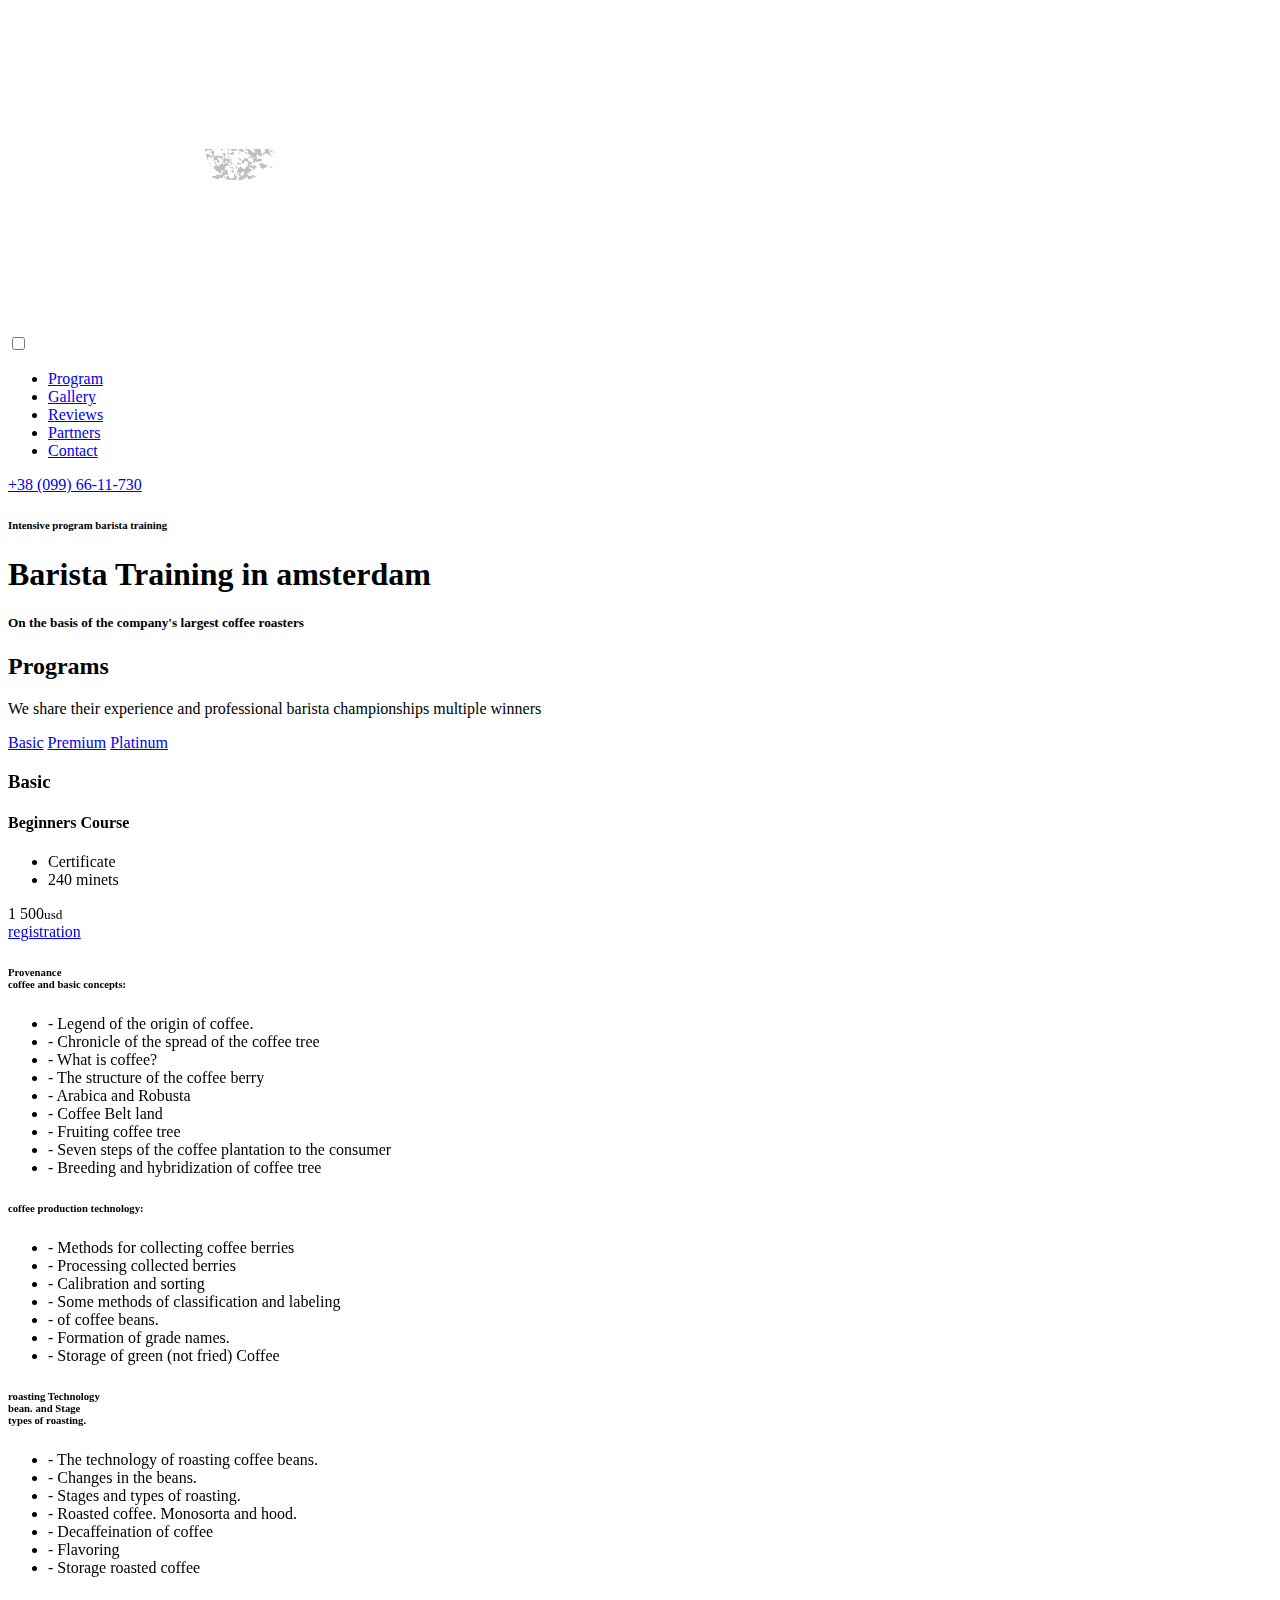
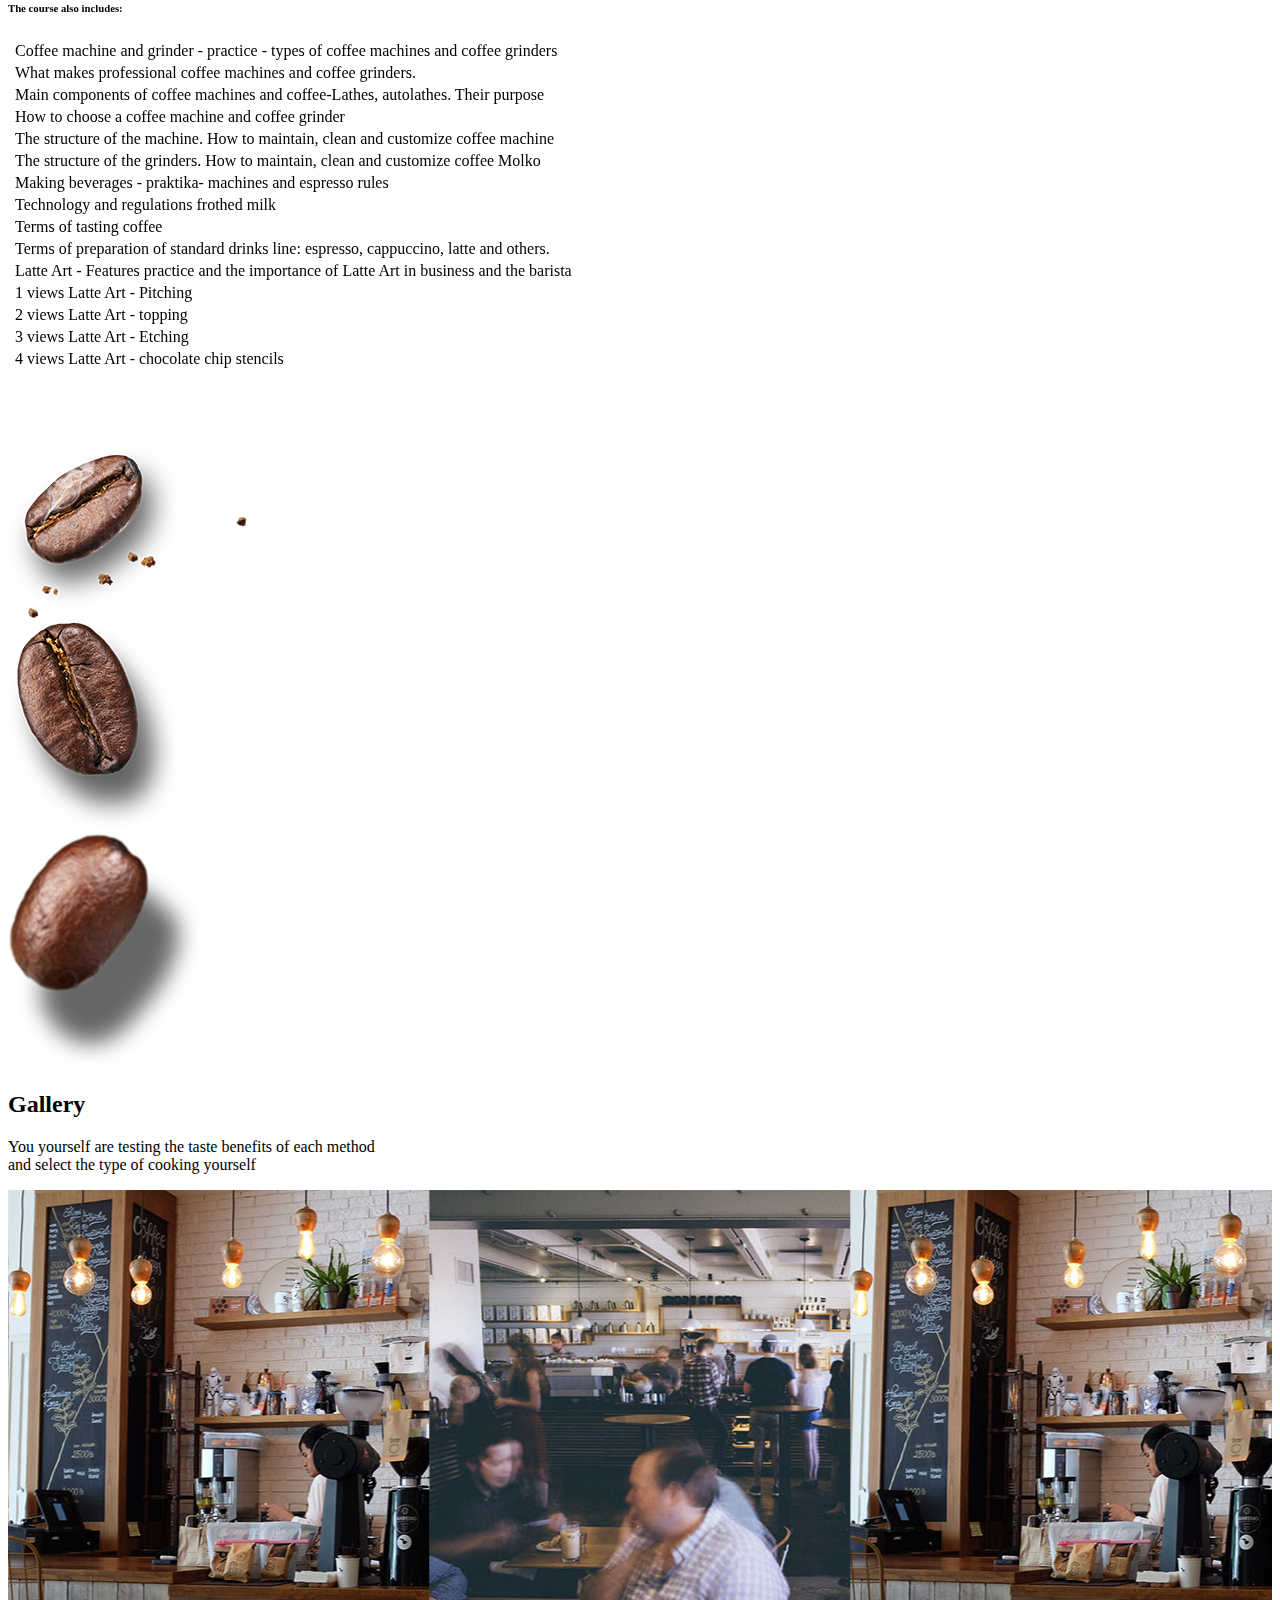
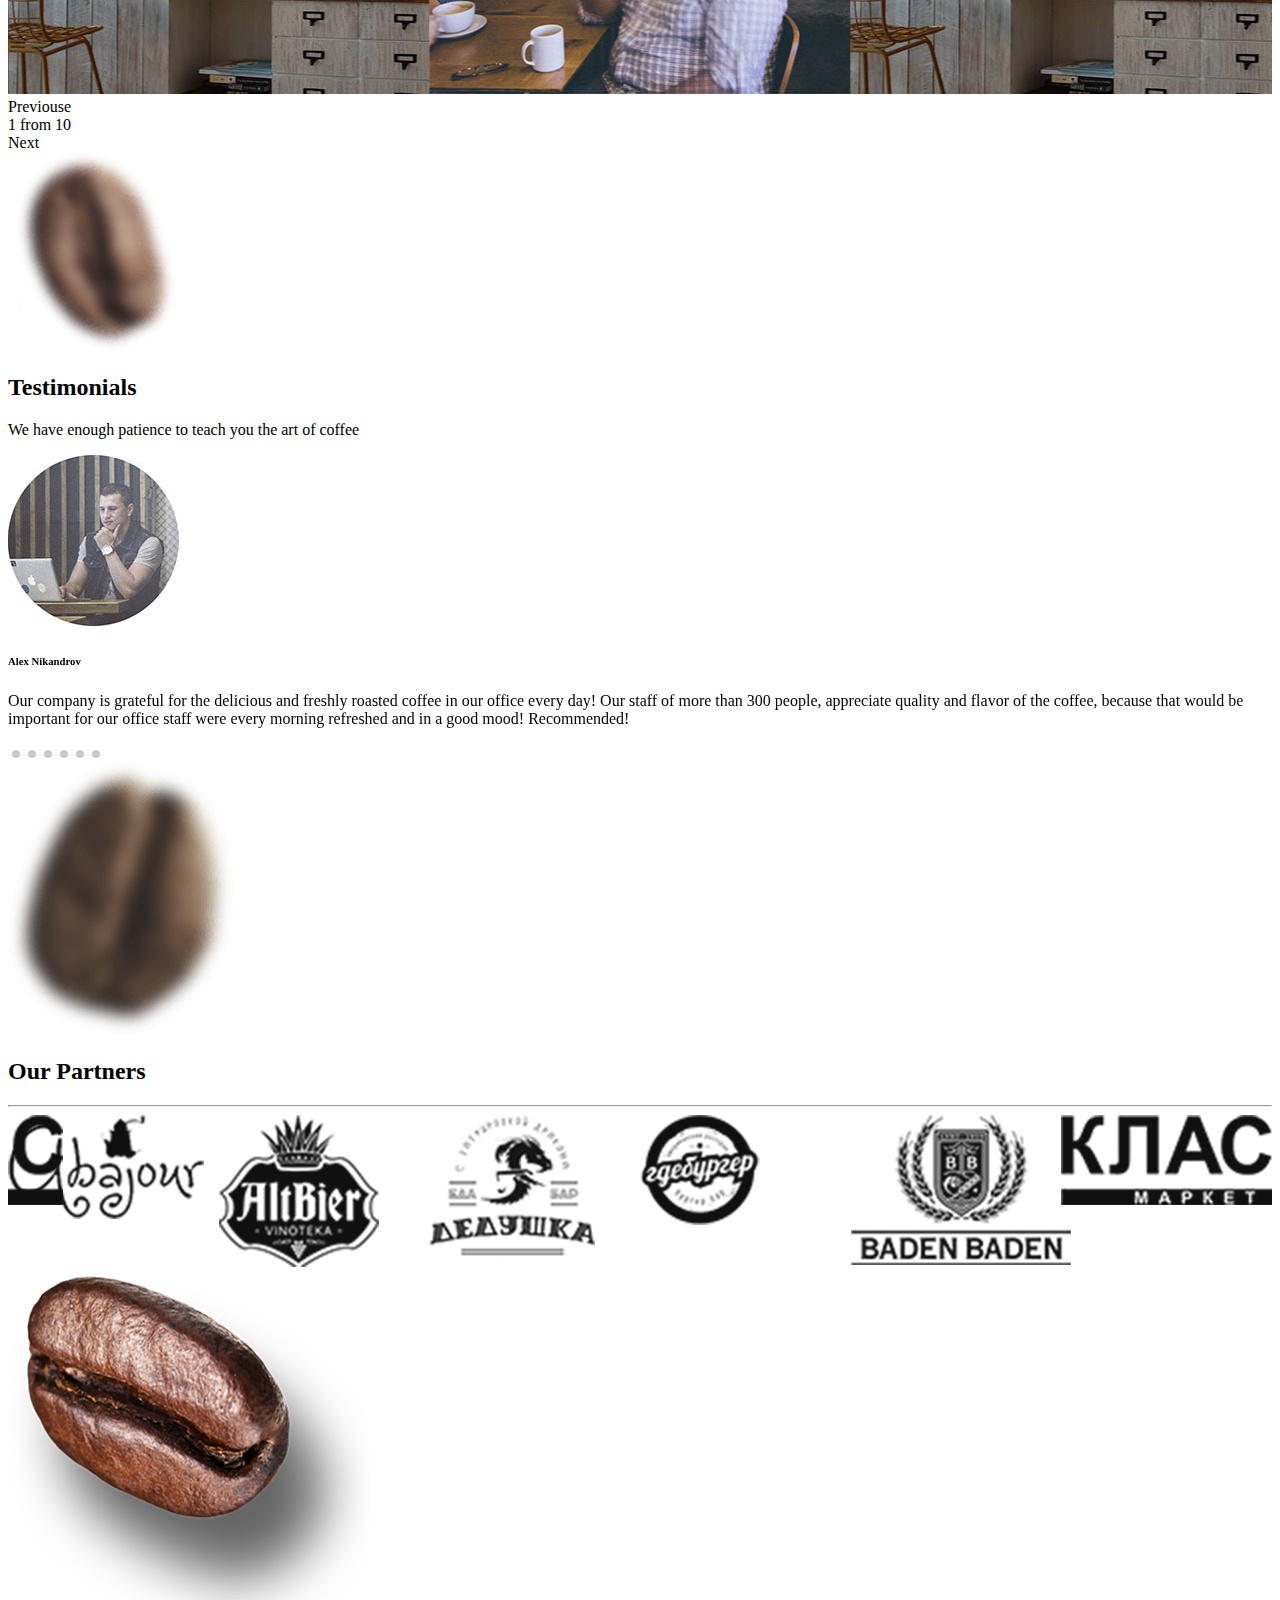
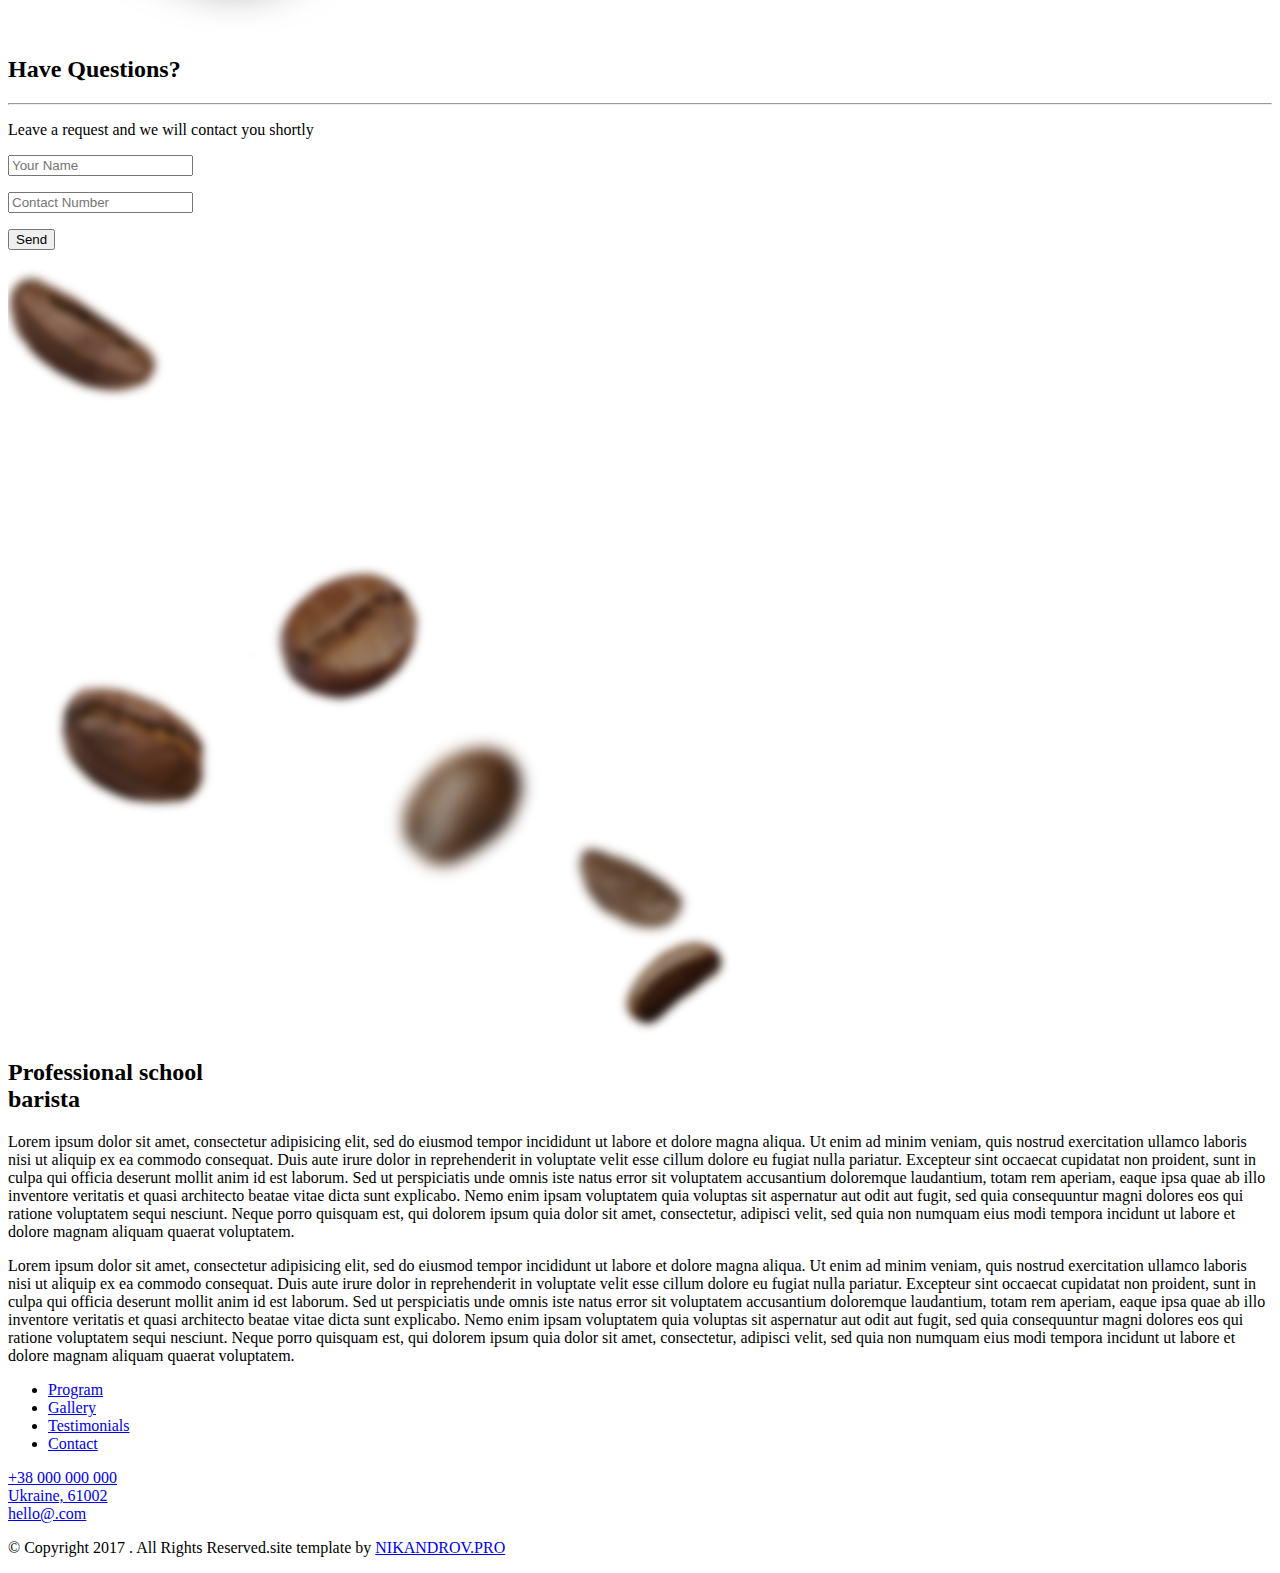
==== commit 1b26f8e4: "add(retina) add retina" ====
--- a/index.html
+++ b/index.html
@@ -7,7 +7,7 @@
 	<title>CoffeeMaker</title>
 	<link href="https://fonts.googleapis.com/css?family=Roboto:300,400,500,700,900" rel="stylesheet"> 
 	<link rel="stylesheet" href="css/libs.min.css">
-	<link rel="stylesheet" href="css/style.min.css">
+	<link rel="stylesheet" href="css/style.css">
 </head>
 
 <body class="site site--bg">
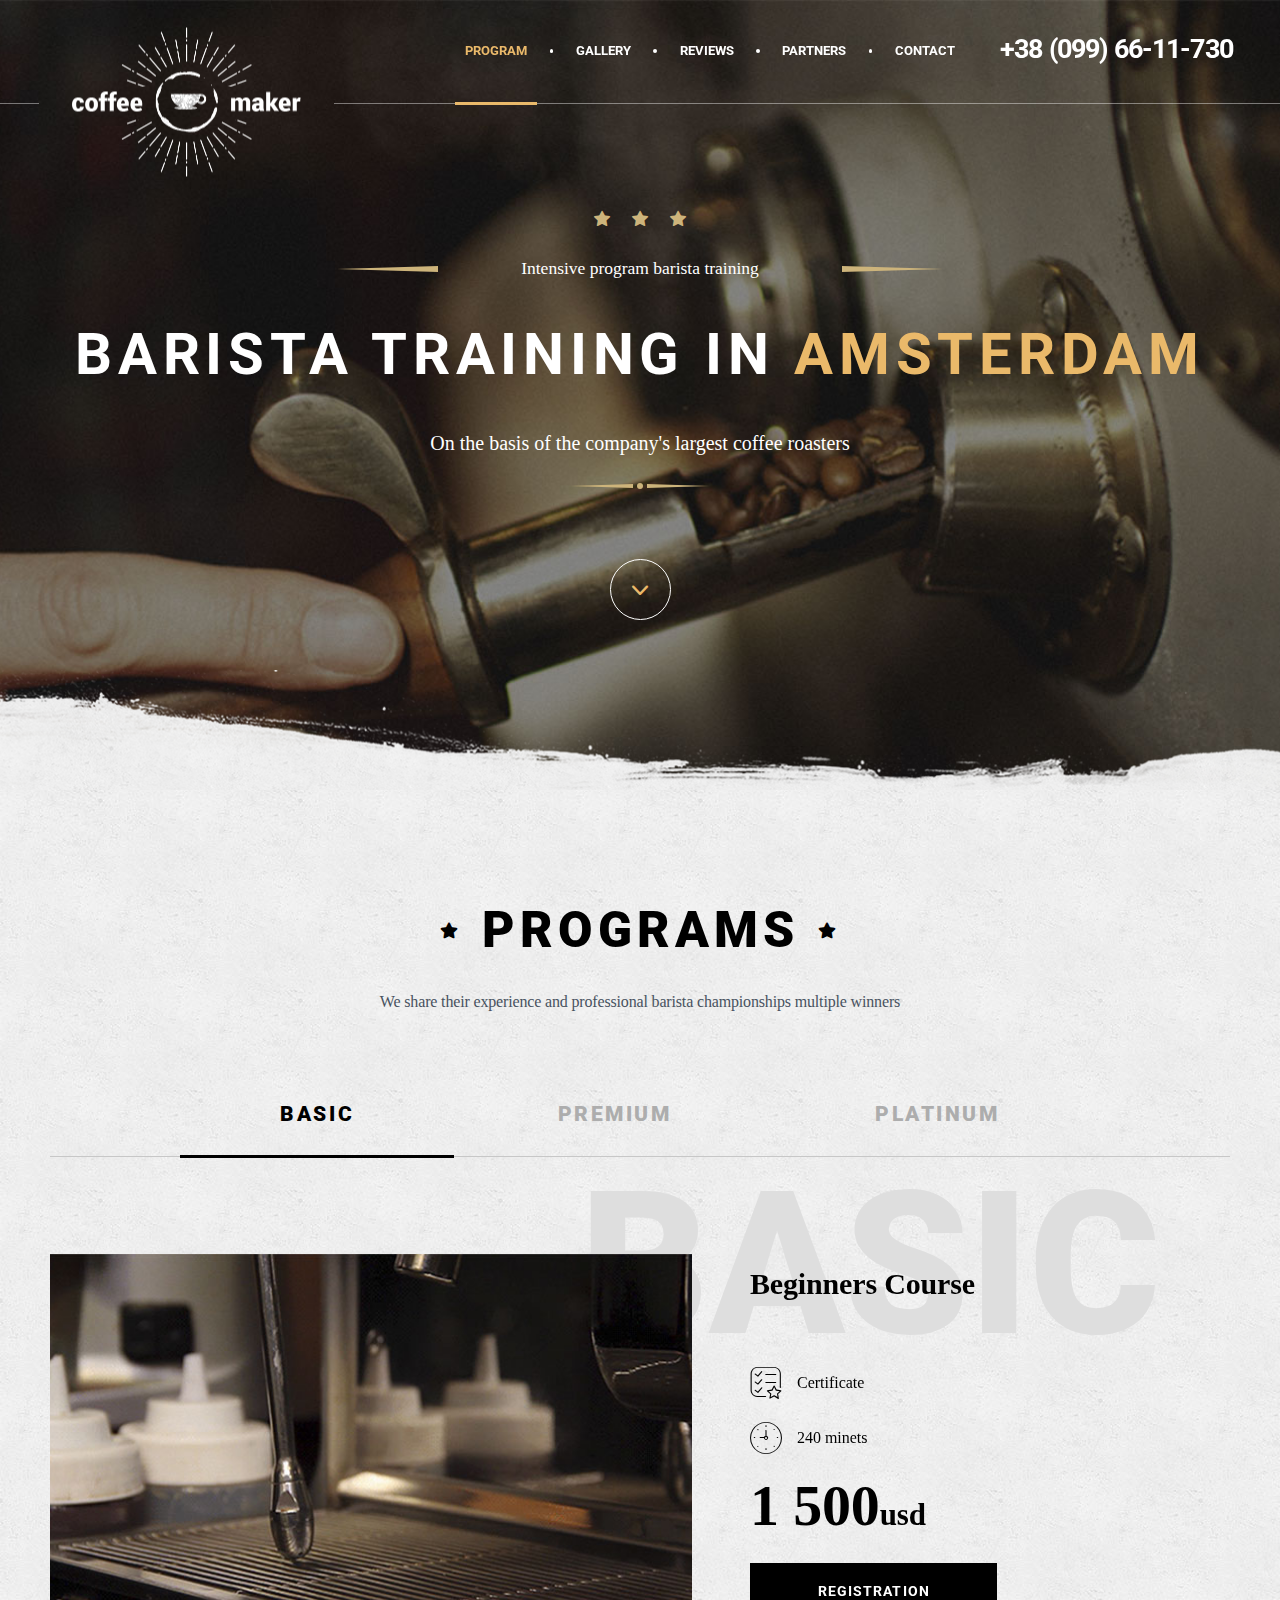
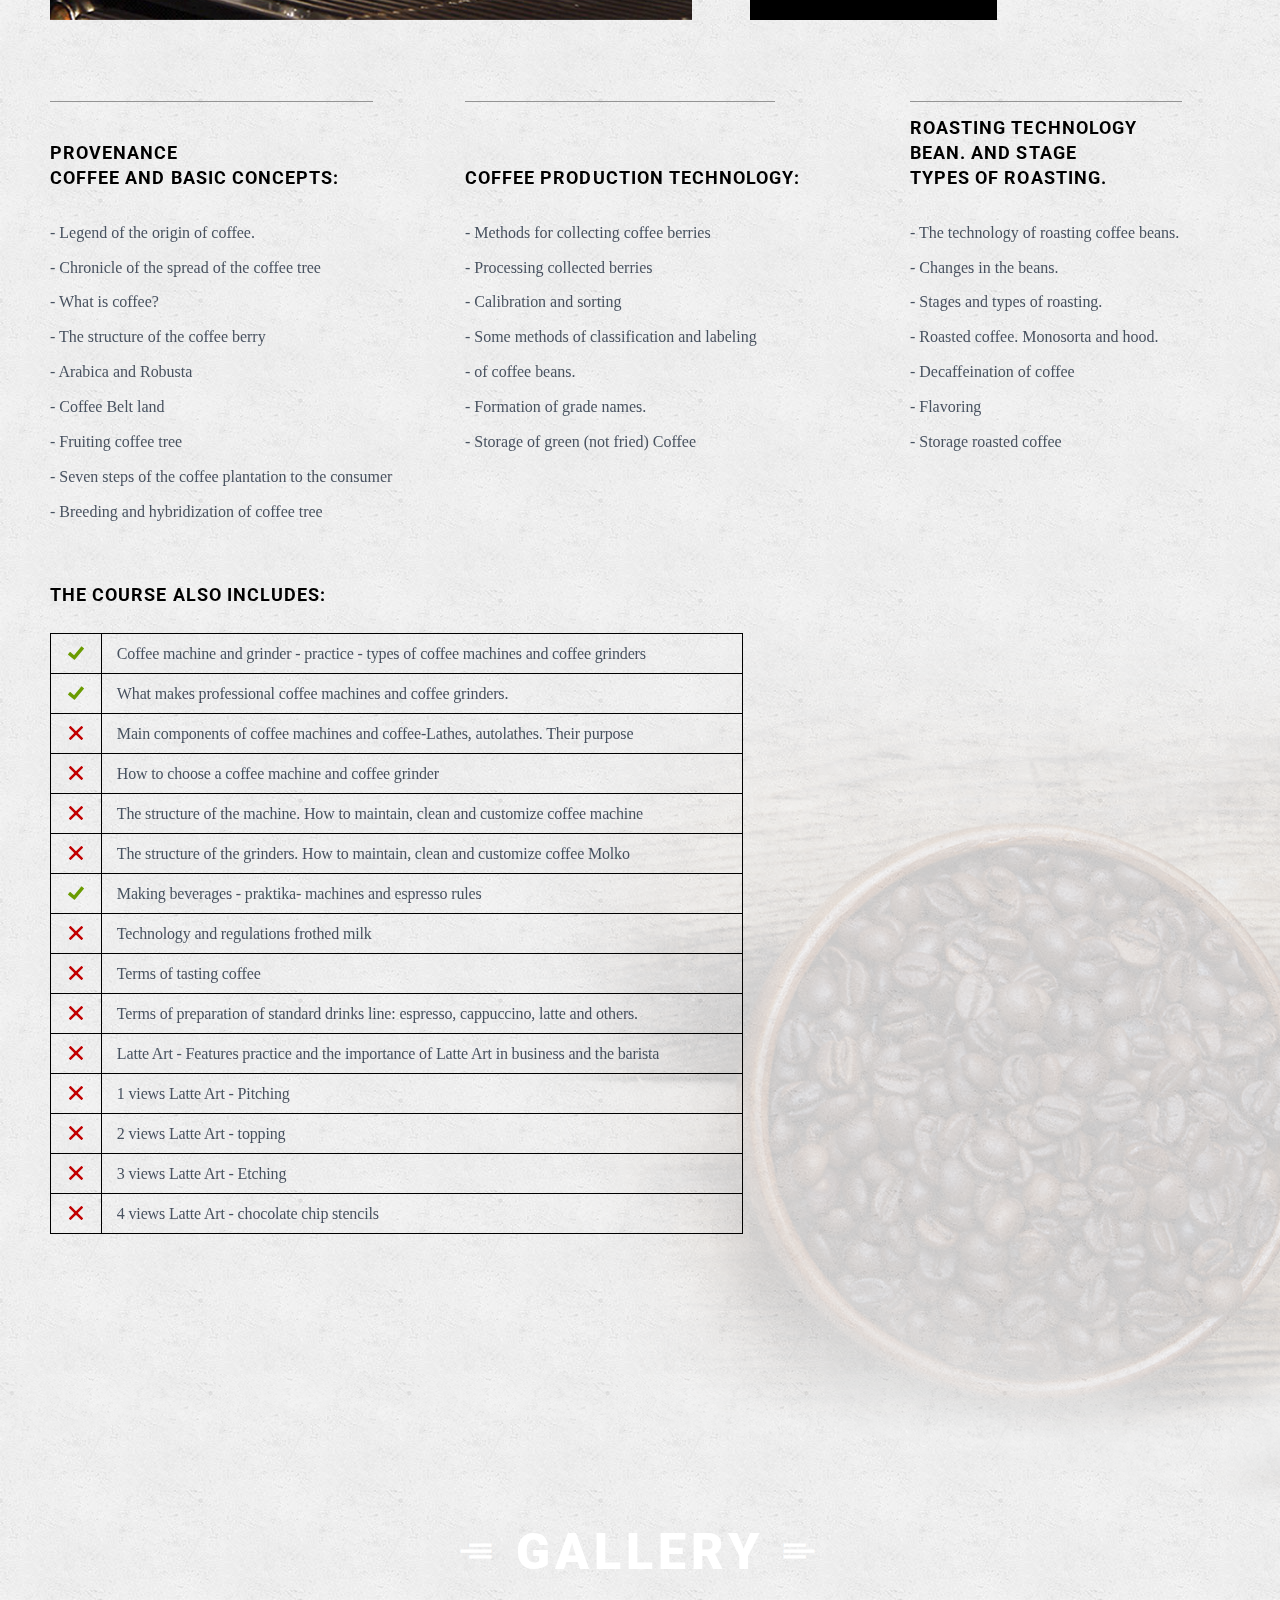
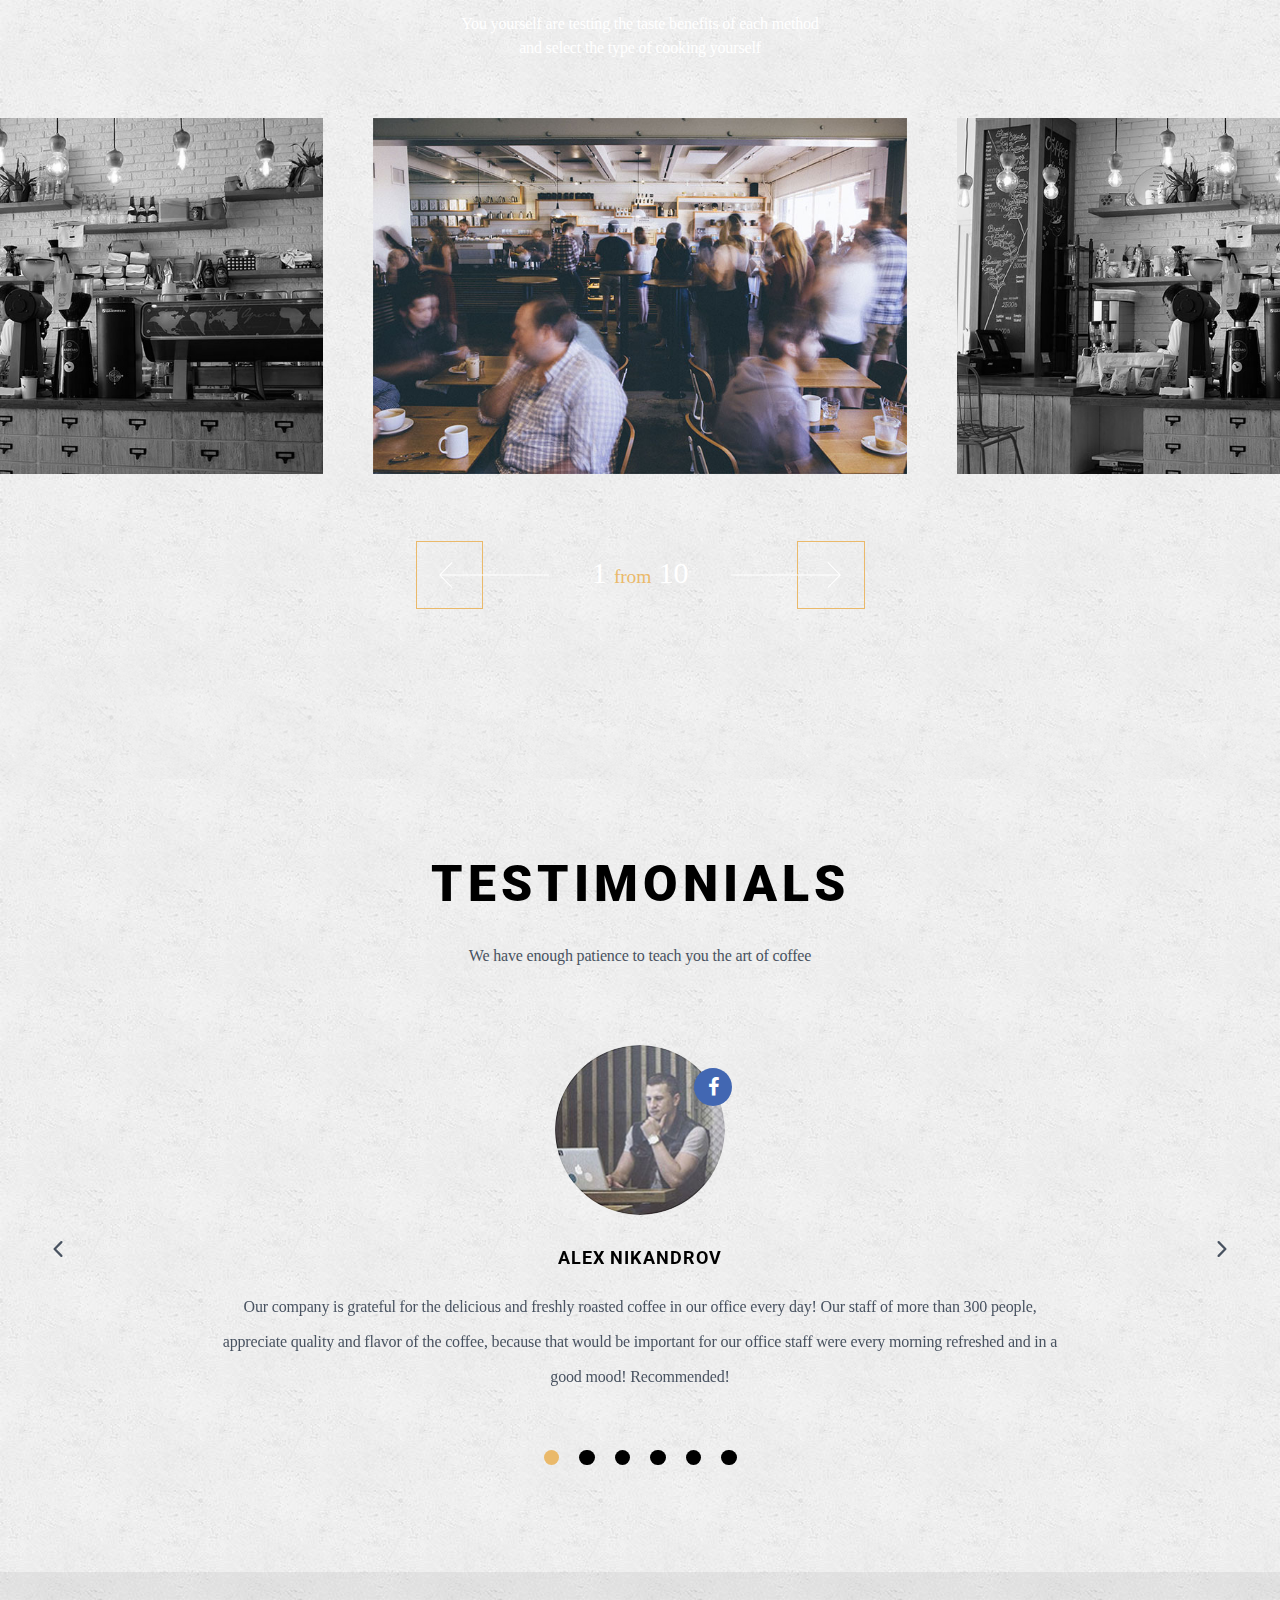
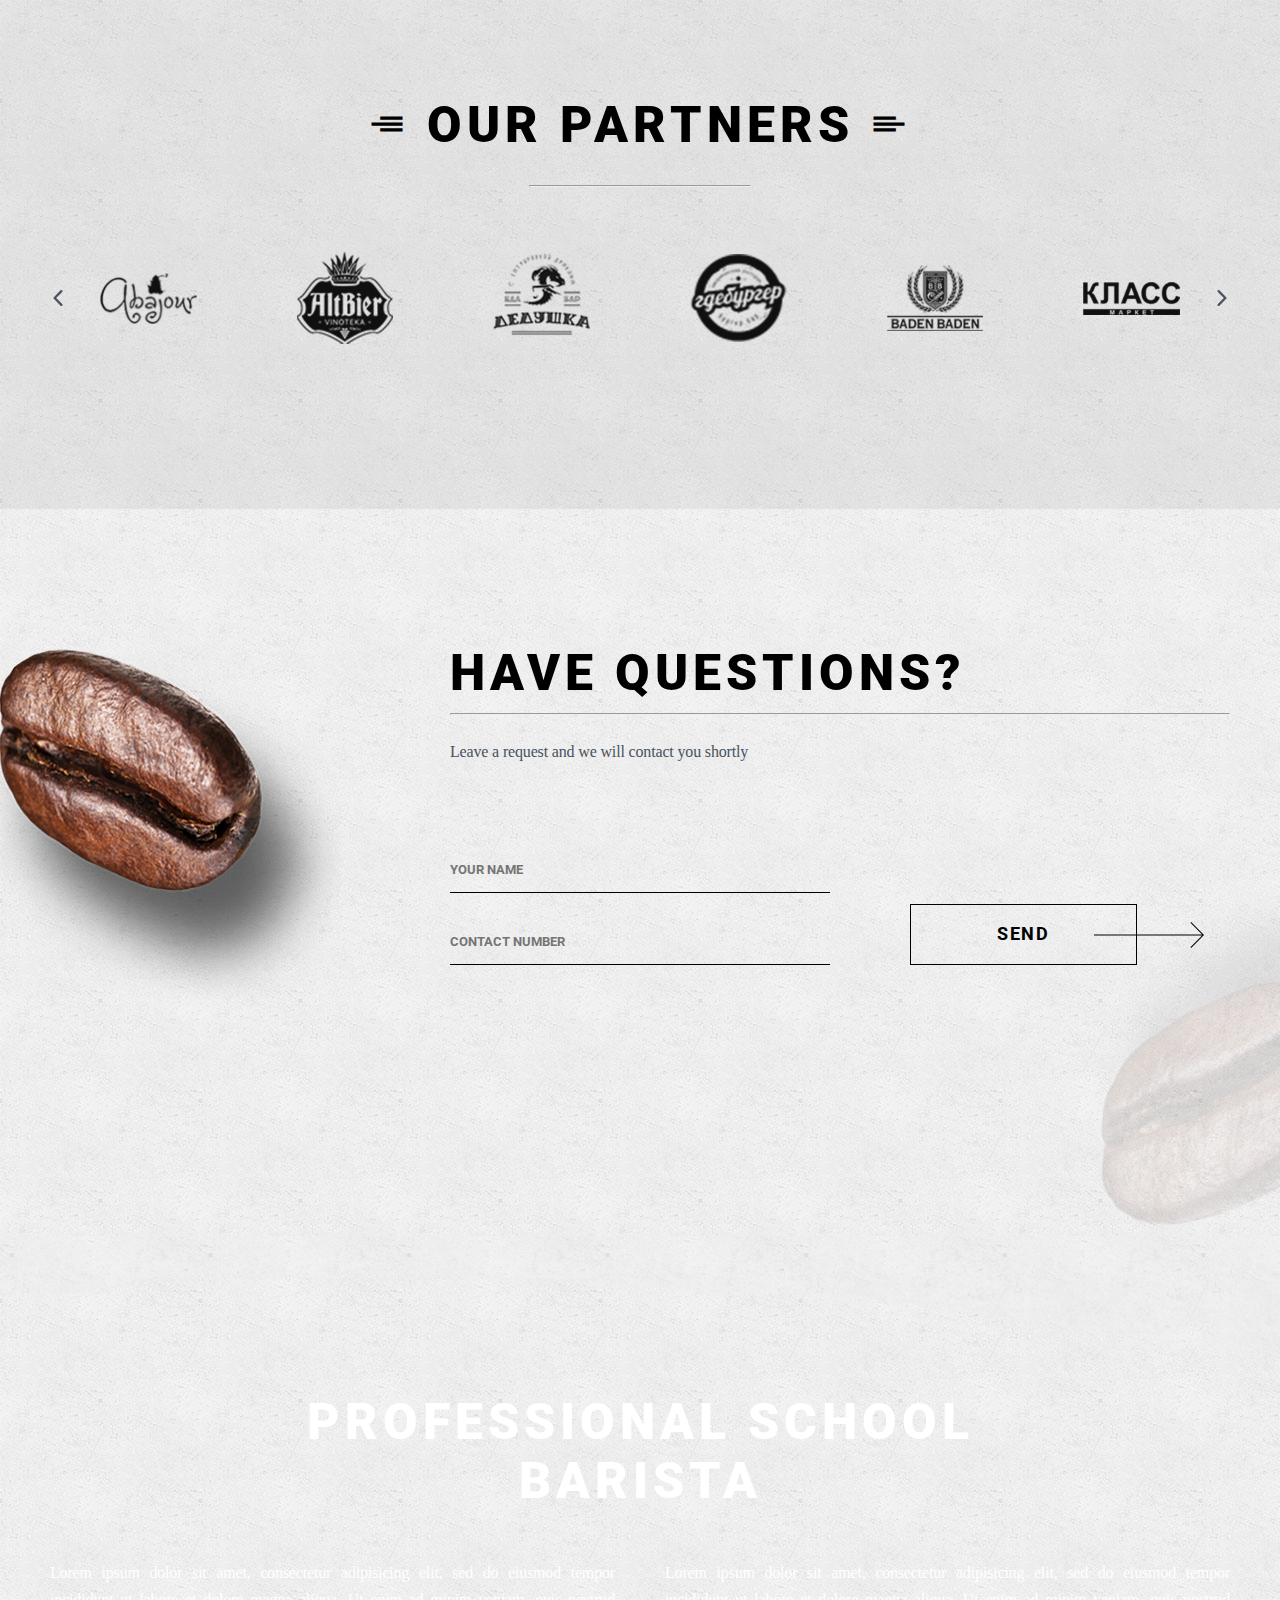
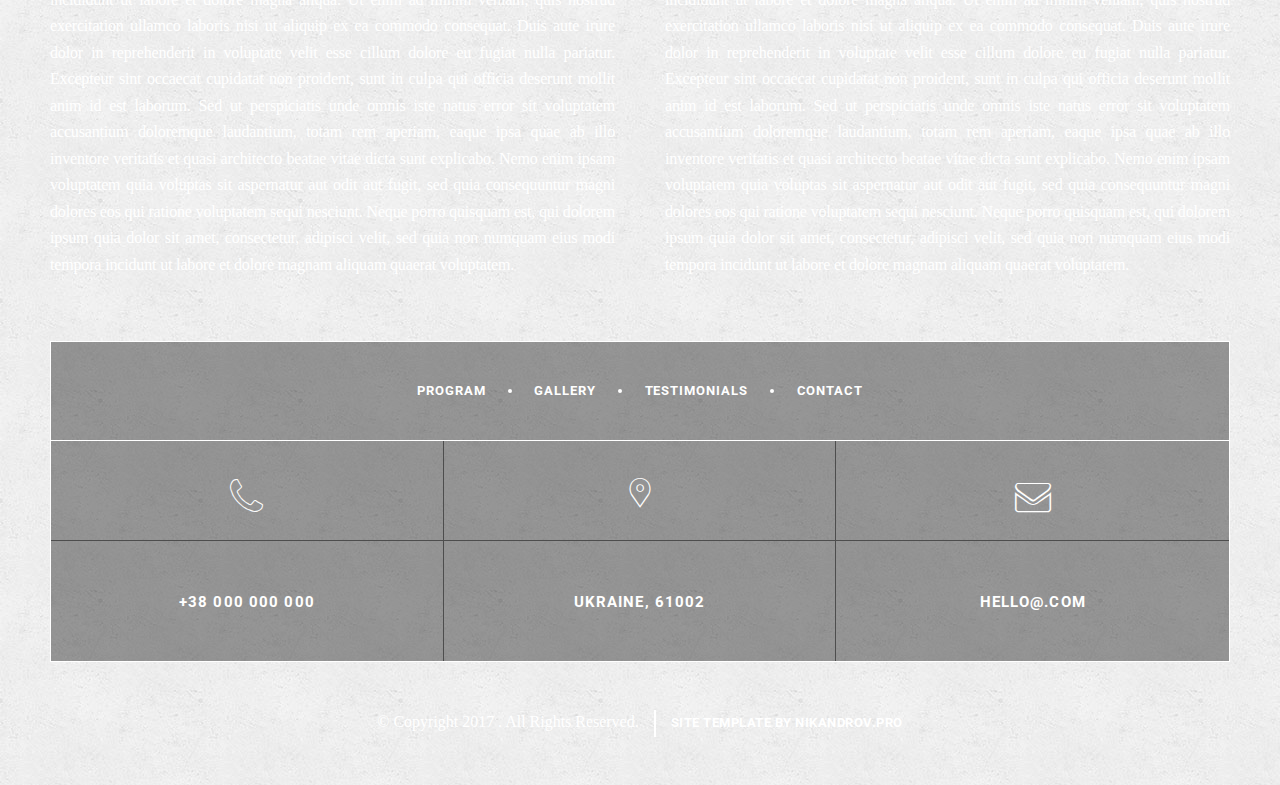
==== commit e09a2965: "fix(style) change url to styles" ====
--- a/index.html
+++ b/index.html
@@ -7,7 +7,7 @@
 	<title>CoffeeMaker</title>
 	<link href="https://fonts.googleapis.com/css?family=Roboto:300,400,500,700,900" rel="stylesheet"> 
 	<link rel="stylesheet" href="css/libs.min.css">
-	<link rel="stylesheet" href="css/style.css">
+	<link rel="stylesheet" href="css/style.min.css">
 </head>
 
 <body class="site site--bg">
--- a/css/style.min.css
+++ b/css/style.min.css
@@ -0,0 +1 @@
+@font-face{font-family:icons;src:url(../font/icons.eot?3797342);src:url(../font/icons.eot?3797342#iefix) format("embedded-opentype"),url(../font/icons.woff2?3797342) format("woff2"),url(../font/icons.woff?3797342) format("woff"),url(../font/icons.ttf?3797342) format("truetype"),url(../font/icons.svg?3797342#icons) format("svg");font-weight:400;font-style:normal}[class*=" icon-"]:before,[class^=icon-]:before{font-family:icons;font-style:normal;font-weight:400;speak:none;display:inline-block;text-decoration:inherit;width:1em;margin-right:.2em;text-align:center;font-variant:normal;text-transform:none;line-height:1em;margin-left:.2em;-webkit-font-smoothing:antialiased;-moz-osx-font-smoothing:grayscale}.icon-star:before{content:"\e800"}.icon-arrow-down:before{content:"\e801"}.icon-arrow-left:before{content:"\e802"}.icon-arrow-right:before{content:"\e803"}.icon-check:before{content:"\e804"}.icon-close:before{content:"\e805"}.icon-marker:before{content:"\e806"}.icon-envelope:before{content:"\e807"}.icon-phone:before{content:"\e808"}.icon-certificate:before{content:"\e809"}.icon-clock:before{content:"\e810"}.icon-align-left:before{content:"\e811"}.icon-align-right:before{content:"\e812"}.icon-facebook:before{content:"\f09a"}body,html{margin:0;padding:0}html{box-sizing:border-box;font-size:10px}*,:after,:before{box-sizing:inherit}body{background-color:#fff;color:#485260;font-family:Georgia,serif;font-size:1.6rem;letter-spacing:-.01em;line-height:1.5em}img{display:block;max-width:100%}small{font-size:.8em}a{color:inherit}a:hover{color:#eab96a}p{margin:2.5rem 0}ol,ul{list-style:none;margin:0;padding:0}li{letter-spacing:-.001em;line-height:2.185em}table{border:1px solid #000;border-collapse:separate;border-spacing:0;border-width:1px 0 0 1px;margin:2.5rem 0;width:100%}td,th{border:1px solid #000;border-width:0 1px 1px 0;padding:.75rem 1.5rem;text-align:left}h1,h2,h3,h4{line-height:1.42857em}h1,h2,h3,h4,h5,h6{color:#000;font-family:Roboto,sans-serif;font-weight:700;text-transform:uppercase}h5,h6{letter-spacing:.06em;margin:2.5rem 0}.h1,h1{font-size:3.5rem;letter-spacing:.1em;line-height:.86957em;margin:.852174em 0}@media (min-width:768px){.h1,h1{font-size:5.75rem}}.h2,h2{font-size:3rem;font-weight:900;letter-spacing:.1em;line-height:1em}@media (min-width:768px){.h2,h2{font-size:5rem}}.h3,h3{font-size:3.7rem}.h3,.h4,h3,h4{line-height:1.66667em}.h4,h4{font-size:3rem}.h5,h5{font-size:2rem}.h5,.h6,h5,h6{line-height:1.42857em}.h6,h6{font-size:1.75rem}input[type=email],input[type=password],input[type=tel],input[type=text],input[type=url]{background-color:transparent;border:none;border-bottom:1px solid #000;color:#000;font-family:Roboto,sans-serif;font-size:.8em;font-weight:700;line-height:1em;padding:1.2em 0;text-transform:uppercase;width:100%}.color-primary{color:#eab96a}.color-decor{color:#cdb47b}.text-center{text-align:center}.text-justify{text-align:justify}.text-uppercase{text-transform:uppercase}.site__wrapper{overflow:hidden}.site__width{max-width:100%;padding-left:2rem;padding-right:2rem;width:auto}@media (min-width:768px){.site__width{margin-left:auto;margin-right:auto;max-width:95%;padding-left:0;padding-right:0;width:1180px}}@media (min-width:768px){.site__width--fullwidth{max-width:100%;width:100%}}.site--bg{background-image:url(../img/main-bg.jpg);background-repeat:repeat;background-size:200px 200px}@media (-webkit-min-device-pixel-ratio:1.5),(min-resolution:1.5dppx),(min-resolution:144dpi){.site--bg{background-image:url(../img/main-bg-x2.jpg)}}.header{padding-bottom:2.5rem;padding-top:2.5rem;overflow:hidden}@media (min-width:768px){.header{padding:0}}.header__navigation{-webkit-box-align:center;-ms-flex-align:center;align-items:center;display:-webkit-box;display:-ms-flexbox;display:flex;-webkit-box-orient:vertical;-webkit-box-direction:reverse;-ms-flex-direction:column-reverse;flex-direction:column-reverse;position:relative;transition:background-color .3s,padding .3s;width:100%;z-index:20}@media (min-width:768px){.header__navigation.affix{background-color:#000;border-bottom:1px solid hsla(0,0%,100%,.42);padding-bottom:1rem;padding-top:1rem}}@media (min-width:768px){.header__navigation{-webkit-box-orient:horizontal;-webkit-box-direction:normal;-ms-flex-direction:row;flex-direction:row;left:0;padding:2.8rem 4.7rem;position:fixed;top:0}}.header__logo{margin:2rem 0 0}@media (min-width:768px){.header__logo{margin:0}}.header__menu{position:relative}@media (min-width:768px){.header__menu{margin-left:4rem;-webkit-box-ordinal-group:2;-ms-flex-order:1;order:1}}@media (min-width:1200px){.header__menu{margin-left:auto;-webkit-box-ordinal-group:1;-ms-flex-order:0;order:0}}.header__info{margin-right:auto}@media (min-width:768px){.header__info{margin-left:auto;margin-right:0}}@media (min-width:1200px){.header__info{margin-left:4.5rem}}@media (min-width:1400px){.header__info{margin-left:12.5rem}}.header__info-phone{color:#fff;cursor:default;font-family:Roboto,sans-serif;font-size:1.8rem;font-weight:700;letter-spacing:-.031em;text-decoration:none}.header__info-phone:hover{color:#fff}@media (min-width:768px){.header__info-phone:before{display:none}}@media (min-width:768px){.header__info-phone{font-size:2.7rem}}.header__media{margin-top:auto;text-align:center}@media (min-width:768px){.header__media{margin-top:0}}.header__title--media{color:#fff}.header__subtitle{color:inherit;font-family:Georgia,serif;font-weight:400;letter-spacing:0;text-transform:none}.header__subtitle--top{display:none}@media (min-width:360px){.header__subtitle--top{display:block}}.header__buttons{margin-top:auto;text-align:center;padding-bottom:4rem;position:relative}@media (min-width:768px){.header__buttons{display:block;margin-top:7rem;padding-bottom:0}}.header--image{-webkit-box-align:center;-ms-flex-align:center;align-items:center;background-image:url(../img/header-bg.jpg);background-position:50% 50%;background-repeat:no-repeat;background-size:cover;color:#fff;display:-webkit-box;display:-ms-flexbox;display:flex;-webkit-box-orient:vertical;-webkit-box-direction:normal;-ms-flex-direction:column;flex-direction:column;-webkit-box-pack:center;-ms-flex-pack:center;justify-content:center;min-height:100vh;position:relative}.header--image:before{bottom:-2rem;background-image:url(../img/header-bg-mask.png);background-position:top;background-size:cover;content:"";height:140px;left:0;position:absolute;width:100%}@media (-webkit-min-device-pixel-ratio:1.5),(min-resolution:1.5dppx),(min-resolution:144dpi){.header--image:before{background-image:url(../img/header-bg-mask-x2.png)}}@media (min-width:768px){.header--image{background-attachment:fixed;display:block;min-height:1px;padding:18.2rem 0 17rem}}@media (-webkit-min-device-pixel-ratio:1.5),(min-resolution:1.5dppx),(min-resolution:144dpi){.header--image{background-image:url(../img/header-bg-x2.jpg)}}.logo__link{display:block}@media (min-width:768px){.logo__link--bordered.affix{-webkit-transform:translateY(0);transform:translateY(0)}}@media (min-width:768px){.logo__link--bordered{-webkit-transform:translateY(-50%);transform:translateY(-50%)}}.logo__img{max-height:7rem;max-width:10rem;transition:max-height .3s}@media (min-width:768px){.logo__img.affix{max-height:7rem}}@media (min-width:768px){.logo__img{max-height:14.9rem;max-width:23rem}}.logo--bordered{position:relative}.logo--bordered:after,.logo--bordered:before{background-color:hsla(0,0%,100%,.42);content:"";display:block;height:1px;position:absolute;top:50%;width:1000rem}@media (min-width:768px){.logo--bordered:after,.logo--bordered:before{top:100%}}.logo--bordered:before{margin-right:3.3rem;right:100%}.logo--bordered:after{left:100%;margin-left:3.3rem}@media (min-width:768px){.logo--bordered.affix{max-height:none;position:static}.logo--bordered.affix:after,.logo--bordered.affix:before{display:none}}@media (min-width:768px){.logo--bordered{margin-left:2.5rem;max-height:1px;position:absolute;top:100%}}.menu{list-style:none;margin:0;padding:0}.menu__wrapper--header{display:table;height:100%;width:100%}.menu__item--header{-webkit-box-align:center;-ms-flex-align:center;align-items:center;display:-webkit-box;display:-ms-flexbox;display:flex;padding-left:0;padding-right:0;position:relative}@media (min-width:1200px){.menu__item--header+.menu__item--header{margin-left:1em}}@media (min-width:1200px) and (min-width:1400px){.menu__item--header+.menu__item--header{margin-left:2.4em}}@media (min-width:1200px){.menu__item--header+.menu__item--header:before{background-color:#fff;border-radius:.3em;content:"";display:block;-ms-flex-negative:0;flex-shrink:0;height:.3em;margin-right:1em;width:.3em}}@media (min-width:1200px) and (min-width:1400px){.menu__item--header+.menu__item--header:before{margin-right:1.4em}}.menu__item--footer{-webkit-box-align:center;-ms-flex-align:center;align-items:center;display:-webkit-box;display:-ms-flexbox;display:flex;padding-left:0;padding-right:0;position:relative}@media (min-width:1200px){.menu__item--footer+.menu__item--footer{margin-left:1em}}@media (min-width:1200px) and (min-width:1400px){.menu__item--footer+.menu__item--footer{margin-left:2.4em}}@media (min-width:1200px){.menu__item--footer+.menu__item--footer:before{background-color:#fff;border-radius:.3em;content:"";display:block;-ms-flex-negative:0;flex-shrink:0;height:.3em;margin-right:1em;width:.3em}}@media (min-width:1200px) and (min-width:1400px){.menu__item--footer+.menu__item--footer:before{margin-right:1.4em}}.menu__link{text-decoration:none;transition:color .3s}.menu__link--header{color:inherit;display:block;padding:.9rem 1rem 1rem;text-align:center;text-transform:uppercase;width:100%}@media (min-width:1200px){.menu__link--header{position:relative}.menu__link--header:before{background-color:#eab96a;content:"";display:block;height:3px;left:0;opacity:0;position:absolute;top:100%;margin-top:2.8rem;transition:opacity .3s;width:100%}.affix .menu__link--header:before{height:0}}.menu__link--header.menu__link--active:before,.menu__link--header:hover:before{opacity:1}.menu__link--footer{color:inherit;display:block;letter-spacing:.075em;padding:.9rem 1rem 1rem;text-align:center;text-transform:uppercase;width:100%}.menu__link--active{color:#eab96a}.menu--horizontal{display:-webkit-box;display:-ms-flexbox;display:flex}.menu--header{color:inherit;display:table-cell;font-family:Roboto,sans-serif;font-weight:700;vertical-align:middle;width:100%}@media (min-width:1200px){.menu--header{display:-webkit-box;display:-ms-flexbox;display:flex;font-size:1.25rem;margin-left:-1rem;margin-right:-1rem;max-width:none;overflow:visible;width:auto}}.menu--footer{color:inherit;display:block;font-family:Roboto,sans-serif;font-size:1.25rem;font-weight:700;height:100%;overflow-y:auto}@media (min-width:1200px){.menu--footer{display:-webkit-box;display:-ms-flexbox;display:flex;height:auto;-webkit-box-pack:center;-ms-flex-pack:center;justify-content:center;overflow:visible}}.menu-toggle{background-color:#eab96a;border-radius:4em;color:#fff;display:block;font-size:1rem;height:4em;position:relative;width:4em;transition:.3s ease-in-out;z-index:15}.menu-toggle__bar{display:block;position:absolute;height:.2em;width:1.4em;background:#fff;border-radius:2px;opacity:1;left:1.3em;-webkit-transform:rotate(0deg);transform:rotate(0deg);transition:.25s ease-in-out}.menu-toggle__bar:first-child{top:1.4em}.menu-toggle__bar:nth-child(2),.menu-toggle__bar:nth-child(3){top:1.9em}.menu-toggle__bar:nth-child(4){top:2.4em}.toggle-input:checked+.menu-toggle .menu-toggle__bar:first-child{top:1.8em;width:0;left:50%}.toggle-input:checked+.menu-toggle .menu-toggle__bar:nth-child(2){-webkit-transform:rotate(45deg);transform:rotate(45deg)}.toggle-input:checked+.menu-toggle .menu-toggle__bar:nth-child(3){-webkit-transform:rotate(-45deg);transform:rotate(-45deg)}.toggle-input:checked+.menu-toggle .menu-toggle__bar:nth-child(4){top:1.8em;width:0;left:50%}.footer__title{line-height:1.17em;margin:0 0 5rem;text-align:center}.footer__title--image{color:inherit}.footer__desc{line-height:1.6559375em}.footer__desc-article{margin:0 0 2.5rem}.footer__navigation{background-color:rgba(0,0,0,.38);border:1px solid #fff;margin-top:3.8rem}.footer__menu{padding-bottom:2.6rem;padding-top:2.6rem}.footer__contacts{border-top:1px solid #fff}.footer__copy{-webkit-box-align:center;-ms-flex-align:center;align-items:center;display:-webkit-box;display:-ms-flexbox;display:flex;-webkit-box-pack:center;-ms-flex-pack:center;justify-content:center;letter-spacing:-.001em;padding-bottom:2.3rem;padding-top:2.3rem;text-align:center}.footer__copy-info{display:block;font-family:Roboto,sans-serif;font-size:1.25rem;font-weight:700;letter-spacing:.04em;text-transform:uppercase}@media (min-width:768px){.footer__copy-info{display:inline-block}}.footer__copy-info-link{text-decoration:none;transition:color .3s}.footer__copy-divider{background-color:#fff;display:block;height:2px;margin:1.5rem AUTO;vertical-align:top;width:2.7rem}@media (min-width:768px){.footer__copy-divider{display:inline-block;height:2.7rem;margin:0 1.5rem;width:2px}}.footer--image{background-image:url(../img/footer-bg.jpg);background-position:50% 50%;background-repeat:no-repeat;background-size:cover;color:#fff;padding:13.7rem 0 0;position:relative}.footer--image:before{top:-2rem;background-image:url(../img/footer-bg-mask.png);background-position:top;background-size:cover;content:"";height:140px;left:0;position:absolute;width:100%}@media (-webkit-min-device-pixel-ratio:1.5),(min-resolution:1.5dppx),(min-resolution:144dpi){.footer--image:before{background-image:url(../img/footer-bg-mask-x2.png)}}@media (min-width:768px){.footer--image{background-attachment:fixed}}@media (-webkit-min-device-pixel-ratio:1.5),(min-resolution:1.5dppx),(min-resolution:144dpi){.footer--image{background-image:url(../img/footer-bg-x2.jpg)}}.page-block{padding:5rem 0;position:relative}@media (min-width:768px){.page-block{padding:10rem 0}}.page-block__title{text-align:center;margin-top:0;margin-bottom:.7em}.page-block__title:after,.page-block__title:before{content:"\e800";display:inline-block;font-family:icons;font-size:1.6rem;vertical-align:top}.page-block__title:before{margin-right:2rem}.page-block__title:after{margin-left:2rem}.page-block__title--no-decor:after,.page-block__title--no-decor:before{display:none}.page-block__title--align-left{text-align:left}.page-block__title--gallery{color:inherit}.page-block__title--gallery:after,.page-block__title--gallery:before{font-size:3rem}.page-block__title--gallery:before{content:"\e812"}.page-block__title--gallery:after{content:"\e811"}.page-block__title--partners:after,.page-block__title--partners:before{font-size:3rem}.page-block__title--partners:before{content:"\e812"}.page-block__title--partners:after{content:"\e811"}.page-block__subtitle{text-align:center}@media (min-width:768px){.page-block__subtitle{margin-bottom:3.6em}}.page-block__subtitle--align-left{text-align:left}.page-block__thumbnail-img--contact{display:none}@media (min-width:768px){.page-block__thumbnail-img--contact{display:block;margin-left:-7rem}}.page-block__parallax-img{display:none;position:absolute;z-index:2}@media (min-width:1400px){.page-block__parallax-img{display:block}}.page-block__parallax-img--programs-img-1{max-width:24.7rem;right:9.4rem;top:-20.4rem}.page-block__parallax-img--programs-img-2{max-width:17.2rem;left:-3.8rem;top:18rem}.page-block__parallax-img--programs-img-3{max-width:19.4rem;right:-8.6rem;top:31%}.page-block__parallax-img--gallery-img-1{max-width:16.8rem;left:4.9rem;top:-5.7rem}.page-block__parallax-img--testi-img-1{max-width:22.6rem;right:3.4rem;top:-16.7rem}.page-block__parallax-img--contact-img-1{left:-6.7rem;max-width:72.45rem;top:-9.2rem}.page-block--programs{position:relative;z-index:1}.page-block--programs:before{background-image:url(../img/programs-img.png);background-repeat:none;background-size:cover;bottom:0;content:"";display:block;height:96.05rem;margin-bottom:-18.5rem;opacity:.16;position:absolute;right:-8rem;width:88.35rem;z-index:-1}@media (-webkit-min-device-pixel-ratio:1.5),(min-resolution:1.5dppx),(min-resolution:144dpi){.page-block--programs:before{background-image:url(../img/programs-img-x2.png)}}@media (min-width:768px){.page-block--programs{padding-bottom:11rem;padding-top:11.5rem}}.page-block--gallery{background-image:url(../img/gallery-bg.jpg);background-repeat:none;background-size:cover;color:#fff;padding:10rem 0;position:relative}.page-block--gallery:before{bottom:-2rem;background-image:url(../img/header-bg-mask.png);background-position:top;background-size:cover;content:"";height:140px;left:0;position:absolute;width:100%}@media (-webkit-min-device-pixel-ratio:1.5),(min-resolution:1.5dppx),(min-resolution:144dpi){.page-block--gallery:before{background-image:url(../img/header-bg-mask-x2.png)}}.page-block--gallery:after{top:-2rem;background-image:url(../img/footer-bg-mask.png);background-position:top;background-size:cover;content:"";height:140px;left:0;position:absolute;width:100%}@media (-webkit-min-device-pixel-ratio:1.5),(min-resolution:1.5dppx),(min-resolution:144dpi){.page-block--gallery:after{background-image:url(../img/footer-bg-mask-x2.png)}}@media (min-width:768px){.page-block--gallery{background-attachment:fixed;padding:13.3rem 0 15rem}}@media (-webkit-min-device-pixel-ratio:1.5),(min-resolution:1.5dppx),(min-resolution:144dpi){.page-block--gallery{background-image:url(../img/gallery-bg-x2.jpg)}}.page-block--partners{background-color:rgba(0,0,0,.05)}@media (min-width:768px){.page-block--partners{padding-top:12.8rem}}.page-block--contact{position:relative;z-index:1}.page-block--contact:before{background-image:url(../img/contact-img.png);background-repeat:none;background-size:cover;bottom:3rem;content:"";display:block;height:36.05rem;opacity:.12;position:absolute;right:-16rem;-webkit-transform:rotate(180deg) scaleX(-1);transform:rotate(180deg) scaleX(-1);-webkit-filter:FlipH;filter:FlipH;width:35.8rem;z-index:-1}@media (-webkit-min-device-pixel-ratio:1.5),(min-resolution:1.5dppx),(min-resolution:144dpi){.page-block--contact:before{background-image:url(../img/contact-img-x2.png)}}@media (min-width:768px){.page-block--contact{padding-bottom:25rem;padding-top:13.9rem}}.feature-tabs__tab{color:#adadad;display:block;font-family:Roboto,sans-serif;font-weight:900;letter-spacing:.12em;padding:1em 2em;position:relative;text-decoration:none;text-transform:uppercase;transition:color .3s}.feature-tabs__tab:after{background-color:#000;bottom:-2px;content:"";display:none;height:3px;left:0;position:absolute;width:100%}.feature-tabs__tab:hover{color:#000}@media (min-width:992px){.feature-tabs__tab{font-size:2.1rem;padding:1.428571em 4.761905em}}@media (min-width:768px){.feature-tabs__tab{display:inline-block}}.feature-tabs__tab--active{color:#000}.feature-tabs__tab--active:after{display:block}.feature-tabs__tab-list{text-align:center}@media (min-width:768px){.feature-tabs__tab-list{border-bottom:1px solid #c7c7c7}}.feature-tabs__content{padding-bottom:2.5rem;padding-top:2.5rem}@media (min-width:768px){.feature-tabs__content{padding-top:9.7rem}}.program{position:relative}@media (min-width:768px){.program__thumbnail{height:100%;padding-right:3.8rem}}.program__thumbnail-img{background-color:gray;background-position:50% 50%;background-repeat:no-repeat;background-size:cover;padding-top:75%}@media (min-width:768px){.program__thumbnail-img{height:100%;min-height:30rem;padding-top:0}}.program__thumbnail-img--basic{background-image:url(../img/program-img-1.jpg)}@media (-webkit-min-device-pixel-ratio:1.5),(min-resolution:1.5dppx),(min-resolution:144dpi){.program__thumbnail-img--basic{background-image:url(../img/program-img-1-x2.jpg)}}.program__title{font-family:Georgia,serif;line-height:1.666667em;text-transform:none}@media (min-width:768px){.program__title{margin-bottom:5.7rem;margin-top:.5rem}}.program__bg-title{color:#dedede;display:none;font-size:20rem;font-weight:900;line-height:.22em;margin:-1.1rem 7rem 0 0;position:absolute;right:0;top:0;z-index:-1}@media (min-width:768px){.program__bg-title{display:block}}.program__options{color:#000;letter-spacing:-.001;list-style:none;margin:0;padding:0}.program__options-item{-webkit-box-align:center;-ms-flex-align:center;align-items:center;display:-webkit-box;display:-ms-flexbox;display:flex}.program__options-item+.program__options-item{margin-top:2rem}.program__options-item:before{font-size:3.2rem;margin-left:0;margin-right:1.5rem}.program__price{color:#000;font-size:5.8rem;font-weight:700;margin-top:3.8rem}.program__price-currency{font-size:3.1rem}.program__button{margin-top:1.8rem}.program__list-title{-webkit-box-align:end;-ms-flex-align:end;align-items:flex-end;display:-webkit-box;display:-ms-flexbox;display:flex;margin-top:0;min-height:1px}@media (min-width:768px){.program__list-title{min-height:5.142857em}}.program__list-wrapper{margin-top:2.5rem;padding-top:2.5rem;position:relative}.program__list-wrapper:before{border-top:1px solid #949494;content:"";display:block;height:1px;left:0;position:absolute;top:0;width:85%}@media (min-width:768px){.program__list-wrapper{margin-top:8.1rem;padding-top:0}}@media (min-width:992px){.program__table{max-width:69.3rem}}@media (min-width:992px){.program__table-title{margin-top:5.3rem}}.program__table-icon{color:#c20000;font-size:1.4rem;padding:.3rem 1.7rem;text-align:center;width:5rem}.program__table-icon:before{content:"\e805";font-family:icons}.program__table-icon--check{color:#6a9c00;font-size:1.6rem}.program__table-icon--check:before{content:"\e804"}.contacts{text-align:center}.contacts__top{display:none}@media (min-width:768px){.contacts__top{display:block}}.contacts__data{border-top:1px solid #4d4d4d}.contacts__item{font-family:Roboto,sans-serif;font-size:1.5rem;font-weight:700;letter-spacing:.075em;padding-bottom:4.7rem;padding-top:4.9rem;text-transform:uppercase}.contacts__item--border-right{border-bottom:1px solid #4d4d4d}@media (min-width:768px){.contacts__item--border-right{border-bottom:none;border-right:1px solid #4d4d4d}}.contacts__item-title{padding-bottom:2.3rem;padding-top:3.8rem}.contacts__item-title--border-right{border-right:1px solid #4d4d4d}.contacts__item-icon{font-size:3rem}.contacts__item-icon--phone{font-size:3.3rem}.contacts__item-icon--envelope{font-size:3.6rem}.contacts__item-link{text-decoration:none;transition:color .3s}.contacts__item-link:before{font-size:2.5rem;display:block;margin:0 auto 2rem;vertical-align:middle}@media (min-width:768px){.contacts__item-link:before{display:none}}.columns{-webkit-box-align:start;-ms-flex-align:start;align-items:flex-start;display:-webkit-box;display:-ms-flexbox;display:flex;-webkit-box-orient:horizontal;-webkit-box-direction:normal;-ms-flex-direction:row;flex-direction:row;-ms-flex-wrap:wrap;flex-wrap:wrap;-webkit-box-pack:center;-ms-flex-pack:center;justify-content:center;margin-left:-1rem;margin-right:-1rem}.columns__column{box-sizing:border-box;min-height:1px;padding-left:1rem;padding-right:1rem;width:100%}.columns__column--1-2{-webkit-box-flex:0;-ms-flex:0 0 50%;flex:0 0 50%;max-width:50%}@media (min-width:768px){.columns__column--sm-1-2{-webkit-box-flex:0;-ms-flex:0 0 50%;flex:0 0 50%;max-width:50%}}@media (min-width:768px){.columns__column--sm-2-3{-webkit-box-flex:0;-ms-flex:0 0 66.666667%;flex:0 0 66.666667%;max-width:0 0 66.666667%}}@media (min-width:768px){.columns__column--sm-1-3{-webkit-box-flex:0;-ms-flex:0 0 33.33333%;flex:0 0 33.33333%;max-width:33.33333%}}@media (min-width:768px){.columns__column--sm-5-12{-webkit-box-flex:0;-ms-flex:0 0 41.666667%;flex:0 0 41.666667%;max-width:41.666667%}}@media (min-width:768px){.columns__column--sm-7-12{-webkit-box-flex:0;-ms-flex:0 0 58.333333%;flex:0 0 58.333333%;max-width:58.333333%}}@media (min-width:768px){.columns__column--left-gap-25{padding-left:2.5rem}}@media (min-width:768px){.columns__column--right-gap-25{padding-right:2.5rem}}@media (min-width:992px){.columns__column--left-gap-70{padding-left:7rem}}.columns--no-margins{margin-left:0;margin-right:0}.columns--align-stretch{-webkit-box-align:stretch;-ms-flex-align:stretch;align-items:stretch}.columns--align-bottom{-webkit-box-align:end;-ms-flex-align:end;align-items:flex-end}.button{background-color:#000;border:1px solid #000;color:#fff;cursor:pointer;display:inline-block;font-family:Roboto,sans-serif;font-size:1.4rem;font-weight:700;letter-spacing:.08em;line-height:1em;padding:1.464286em 4.75em;text-decoration:none;text-transform:uppercase;transition:background-color .3s,color .3s;vertical-align:top}.button--inverse,.button:hover{background-color:transparent;color:#000}.button--inverse:hover{background-color:#000;color:#fff}.button--submit{background-color:transparent;color:#000;font-size:1.75rem;padding:1.18em 4.942857em;position:relative}.button--submit:before{background-image:url("data:image/svg+xml;charset=utf-8,%3Csvg xmlns='http://www.w3.org/2000/svg' width='218.469' height='50.938' viewBox='0 0 218.469 50.938'%3E%3Cpath d='M193 50.925l-1.414-1.414 23.041-23.042H0v-2h214.627L191.586 1.427 193 .013l25.456 25.456z'/%3E%3C/svg%3E");background-position:50% 50%;background-repeat:no-repeat;background-size:100% auto;content:"";display:block;height:3rem;margin-left:-4.2rem;margin-top:-1.5rem;position:absolute;left:100%;top:50%;width:11rem;transition:margin .3s,opacity .3s}.button--submit:hover{background-color:#000;color:#fff}.button--submit:hover:before{margin-left:10rem;opacity:0}.scroll-button{border:1px solid #fff;border-radius:3.8125em;color:#eab96a;display:inline-block;text-align:center;text-decoration:none;transition:background-color .3s,color .3s;vertical-align:top;width:3.8125em;height:3.8125em}.scroll-button:before{line-height:3.8125em;margin:0;width:auto}.scroll-button:hover{background-color:#fff;color:#000}.scroll-button--header{font-size:1.2rem}@media (min-width:768px){.scroll-button--header{font-size:inherit}}.divider{background-color:currentColor;border-radius:.65rem;color:#cdb47b;display:block;height:.65rem;margin-left:auto;margin-right:auto;position:relative;width:.65rem}.divider:after,.divider:before{background-size:cover;border-style:solid;content:"";display:block;height:0;position:absolute;top:50%;-webkit-transform:translateY(-50%);transform:translateY(-50%);width:0}.divider:before{border-width:.275rem 6.25rem .275rem 0;border-color:transparent currentColor transparent transparent;margin-right:.4rem;right:100%}.divider:after{border-width:.275rem 0 .275rem 6.25rem;border-color:transparent transparent transparent currentColor;left:100%;margin-left:.4rem}.text-decor--long-angles{-webkit-box-align:center;-ms-flex-align:center;align-items:center;display:-webkit-box;display:-ms-flexbox;display:flex;-webkit-box-pack:center;-ms-flex-pack:center;justify-content:center}.text-decor--long-angles:after,.text-decor--long-angles:before{background-size:cover;border-style:solid;content:"";display:none;height:0;width:0}.text-decor--long-angles:before{border-width:.325rem 10.15rem .325rem 0;border-color:transparent #cdb47b transparent transparent;margin-right:8.3rem}.text-decor--long-angles:after{border-width:.325rem 0 .325rem 10.15rem;border-color:transparent transparent transparent #cdb47b;margin-left:8.3rem}@media (min-width:768px){.text-decor--long-angles:after,.text-decor--long-angles:before{display:block}}.toggle-input{display:none}.toggle-input__label{cursor:pointer}.toggle-input__label--menu{display:block;right:2rem;position:fixed;top:2rem}@media (min-width:768px){.toggle-input__label--menu{right:0;position:relative;top:0}}@media (min-width:1200px){.toggle-input__label--menu{display:none}}.toggle-input__block{display:none}.toggle-input:checked+.toggle-input__block,.toggle-input:checked+.toggle-input__label+.toggle-input__block,.toggle-input__block--active{display:block}.toggle-input__block--menu{background-color:rgba(0,0,0,.8);bottom:0;display:none;height:auto;left:0;overflow-y:auto;padding:3rem;position:fixed;right:0;top:0;z-index:10}@media (min-width:768px){.toggle-input__block--menu{overflow-y:visible;padding:10rem}}@media (min-width:1200px){.toggle-input__block--menu{background-color:transparent;display:block;padding:0;position:relative;z-index:0}}.toggle-input:checked+.toggle-input__block--menu,.toggle-input:checked+.toggle-input__label+.toggle-input__block--menu{display:block}@media (max-width:767px){.hidden__block--xs{display:none}}.swiper__button{cursor:pointer;display:block;position:absolute;top:50%;-webkit-transform:translateY(-50%);transform:translateY(-50%);z-index:1;transition:color .3s}.swiper__button:hover{color:#eab96a}.swiper__button:before{font-family:icons}.swiper__button--prev{left:0}.swiper__button--prev:before{content:"\e802"}.swiper__button--next{right:0}.swiper__button--next:before{content:"\e803"}.swiper__button--mobile-hidden{display:none}@media (min-width:768px){.swiper__button--mobile-hidden{display:block}}.swiper__button-nav{border:1px solid #eab96a;cursor:pointer;-ms-flex-negative:0;flex-shrink:0;font-size:0;height:4.75rem;line-height:4.75rem;position:relative;text-align:center;width:4.75rem}@media (min-width:479px){.swiper__button-nav{height:6.75rem;width:6.75rem}}.swiper__button-nav:before{color:#fff;display:inline-block;font-family:icons;font-size:1.6rem}@media (min-width:479px){.swiper__button-nav:before{background-position:50% 50%;background-repeat:no-repeat;background-size:100% auto;content:"";display:block;height:3rem;margin-top:-1.5rem;position:absolute;top:50%;width:11rem;transition:margin .3s}}.swiper__button-nav--prev{margin-right:1rem}.swiper__button-nav--prev:before{content:"\e802"}@media (min-width:479px){.swiper__button-nav--prev{margin-right:7rem}.swiper__button-nav--prev:before{background-image:url("data:image/svg+xml;charset=utf-8,%3Csvg xmlns='http://www.w3.org/2000/svg' width='219.469' height='50.938' viewBox='0 0 219.469 50.938'%3E%3Cpath d='M219.469 26.469H3.842l23.041 23.042-1.414 1.414L.013 25.469 25.469.013l1.414 1.414L3.842 24.469h215.627v2z' fill='%23fff'/%3E%3C/svg%3E");content:"";left:50%;margin-left:-1rem}.swiper__button-nav--prev:hover:before{margin-left:-2rem}}.swiper__button-nav--next{margin-left:1rem}.swiper__button-nav--next:before{content:"\e803"}@media (min-width:479px){.swiper__button-nav--next{margin-left:7rem}.swiper__button-nav--next:before{background-image:url("data:image/svg+xml;charset=utf-8,%3Csvg xmlns='http://www.w3.org/2000/svg' width='218.469' height='50.938' viewBox='0 0 218.469 50.938'%3E%3Cpath d='M193 50.925l-1.414-1.414 23.041-23.042H0v-2h214.627L191.586 1.427 193 .013l25.456 25.456z' fill='%23fff'/%3E%3C/svg%3E");content:"";margin-right:-1rem;right:50%}.swiper__button-nav--next:hover:before{margin-right:-2rem}}.swiper__wrapper--align-center{-webkit-box-align:center;-ms-flex-align:center;align-items:center}.swiper__slide--gallery,.swiper__slide--partner{box-sizing:border-box;padding-left:2.5rem;padding-right:2.5rem}@media (min-width:1200px){.swiper__slide--partner{padding-left:5rem;padding-right:5rem}}.swiper__slide-img--gallery{-webkit-filter:grayscale(100%);filter:grayscale(100%);-webkit-filter:gray;filter:gray;filter:url("data:image/svg+xml;utf8,<svg version='1.1' xmlns='http://www.w3.org/2000/svg' height='0'><filter id='greyscale'><feColorMatrix type='matrix' values='0.3333 0.3333 0.3333 0 0 0.3333 0.3333 0.3333 0 0 0.3333 0.3333 0.3333 0 0 0 0 0 1 0' /></filter></svg>#greyscale");transition:-webkit-filter .5s;transition:filter .5s;transition:filter .5s,-webkit-filter .5s}.swiper-slide-active .swiper__slide-img--gallery{-webkit-filter:none;filter:none}.swiper__fraction{font-size:3rem;line-height:-.01;min-width:14rem;text-align:center;width:auto}@media (min-width:479px){.swiper__fraction{min-width:17.4rem}}.swiper__fraction-divider{color:#eab96a;font-size:1.95rem}.swiper__navigation{-webkit-box-align:center;-ms-flex-align:center;align-items:center;display:-webkit-box;display:-ms-flexbox;display:flex;-webkit-box-pack:center;-ms-flex-pack:center;justify-content:center;padding-top:6.7rem;width:100%}.swiper__pagination{text-align:center;padding-top:5.4rem}.swiper__pagination-bullet{background-color:#000;height:1.55rem;opacity:1;width:1.55rem}.swiper-container-horizontal>.swiper-pagination-bullets .swiper__pagination-bullet.swiper__pagination-bullet{margin-left:1rem;margin-right:1rem}.swiper__pagination-bullet--active{background-color:#eab96a;opacity:1}@media (min-width:768px){.swiper--gallery{margin-left:-23.6rem;margin-right:-23.6rem}}.swiper--partners{padding-bottom:6.5rem;padding-top:6.5rem}.testi{text-align:center;padding-top:2rem}.testi__thumbnail{display:inline-block;height:17rem;position:relative;vertical-align:top;width:17rem}.testi__thumbnail-img{border-radius:17rem}.testi__title{margin-bottom:1.8rem;margin-top:3.1rem}.testi__content{letter-spacing:-.01em;line-height:2.1875em;max-width:85rem;margin:0 auto}.testi__social-link{background-color:#4267b2;border-radius:100%;color:#fff;display:block;font-size:2rem;height:3.8rem;right:0;line-height:3.8rem;margin-right:-.7rem;margin-top:2.3rem;position:absolute;text-align:center;text-decoration:none;top:0;transition:color .3s,background-color .3s;width:3.8rem}.testi__social-link:hover{background-color:#fff;color:#4267b2}.icons__item{margin-left:.6rem;margin-right:.6rem}.hr--partners{margin:0 auto;width:22.25rem}.hr--contact{margin-top:-2rem}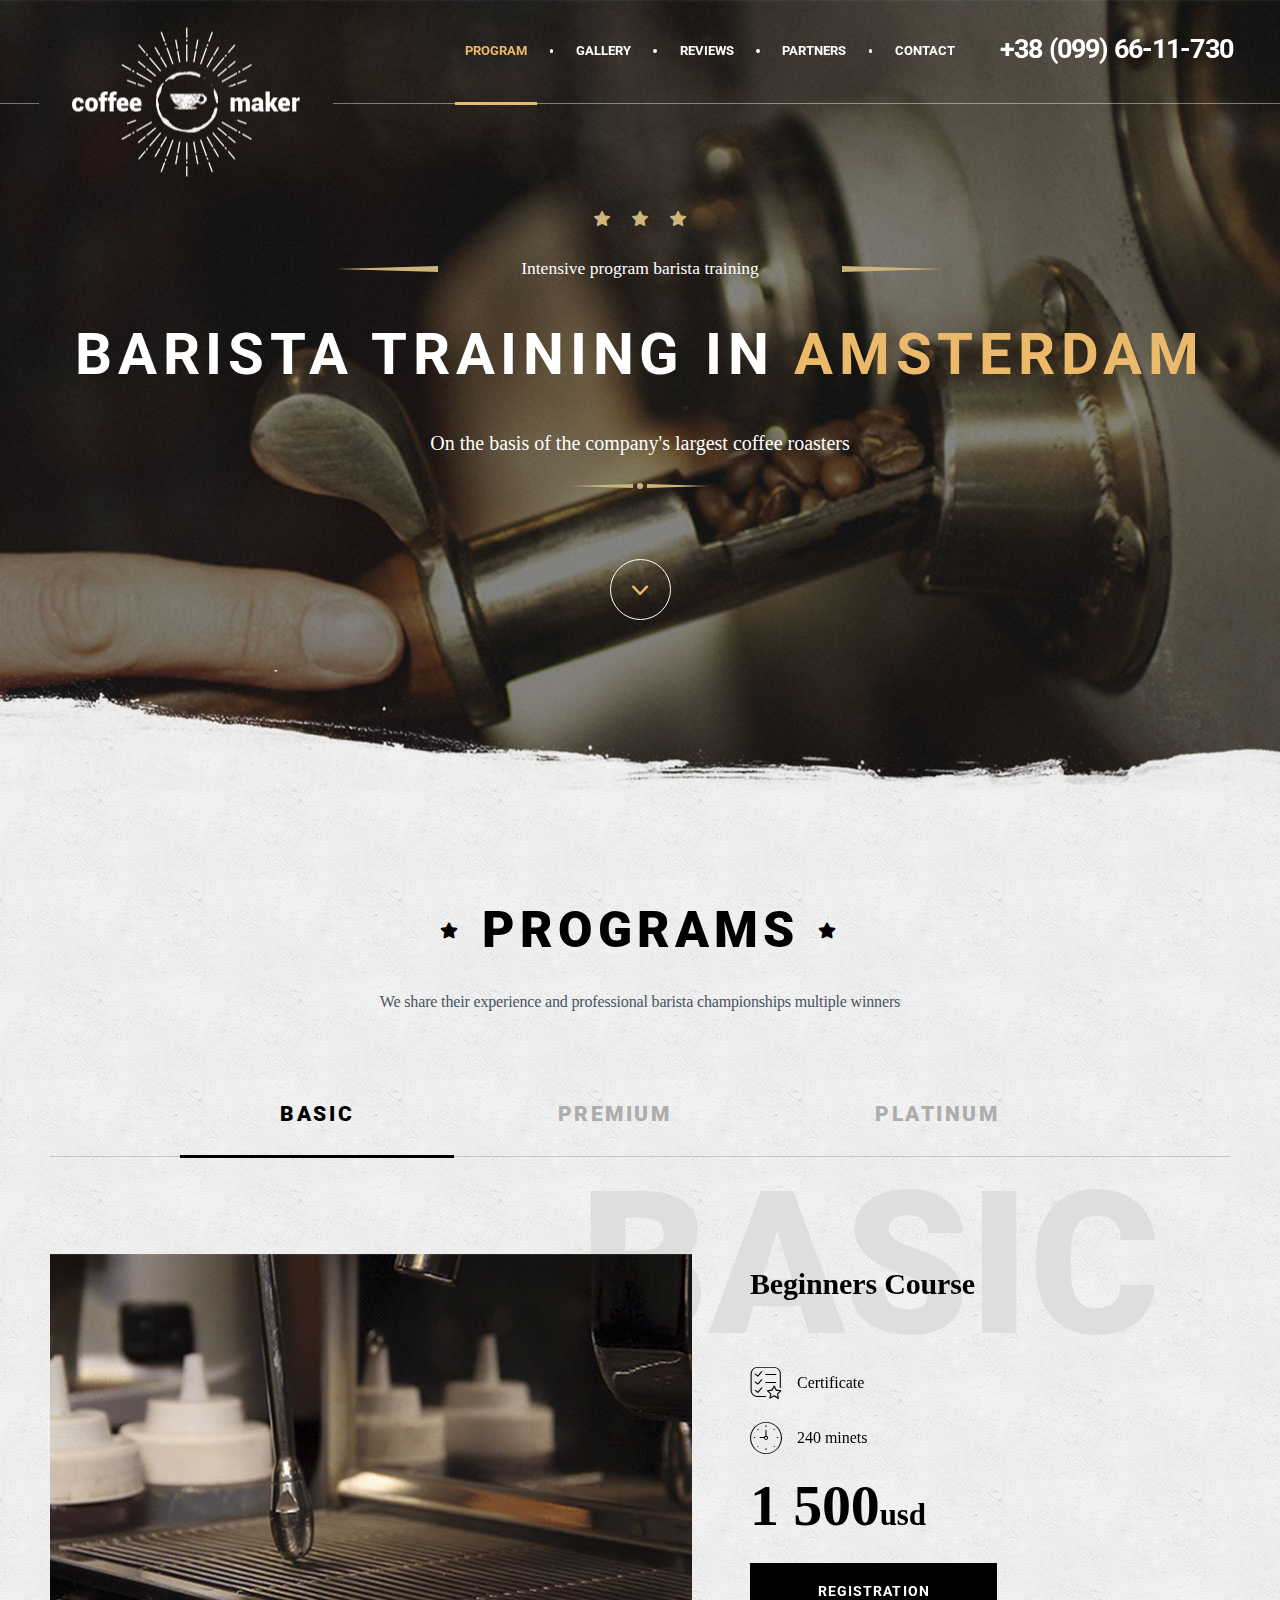
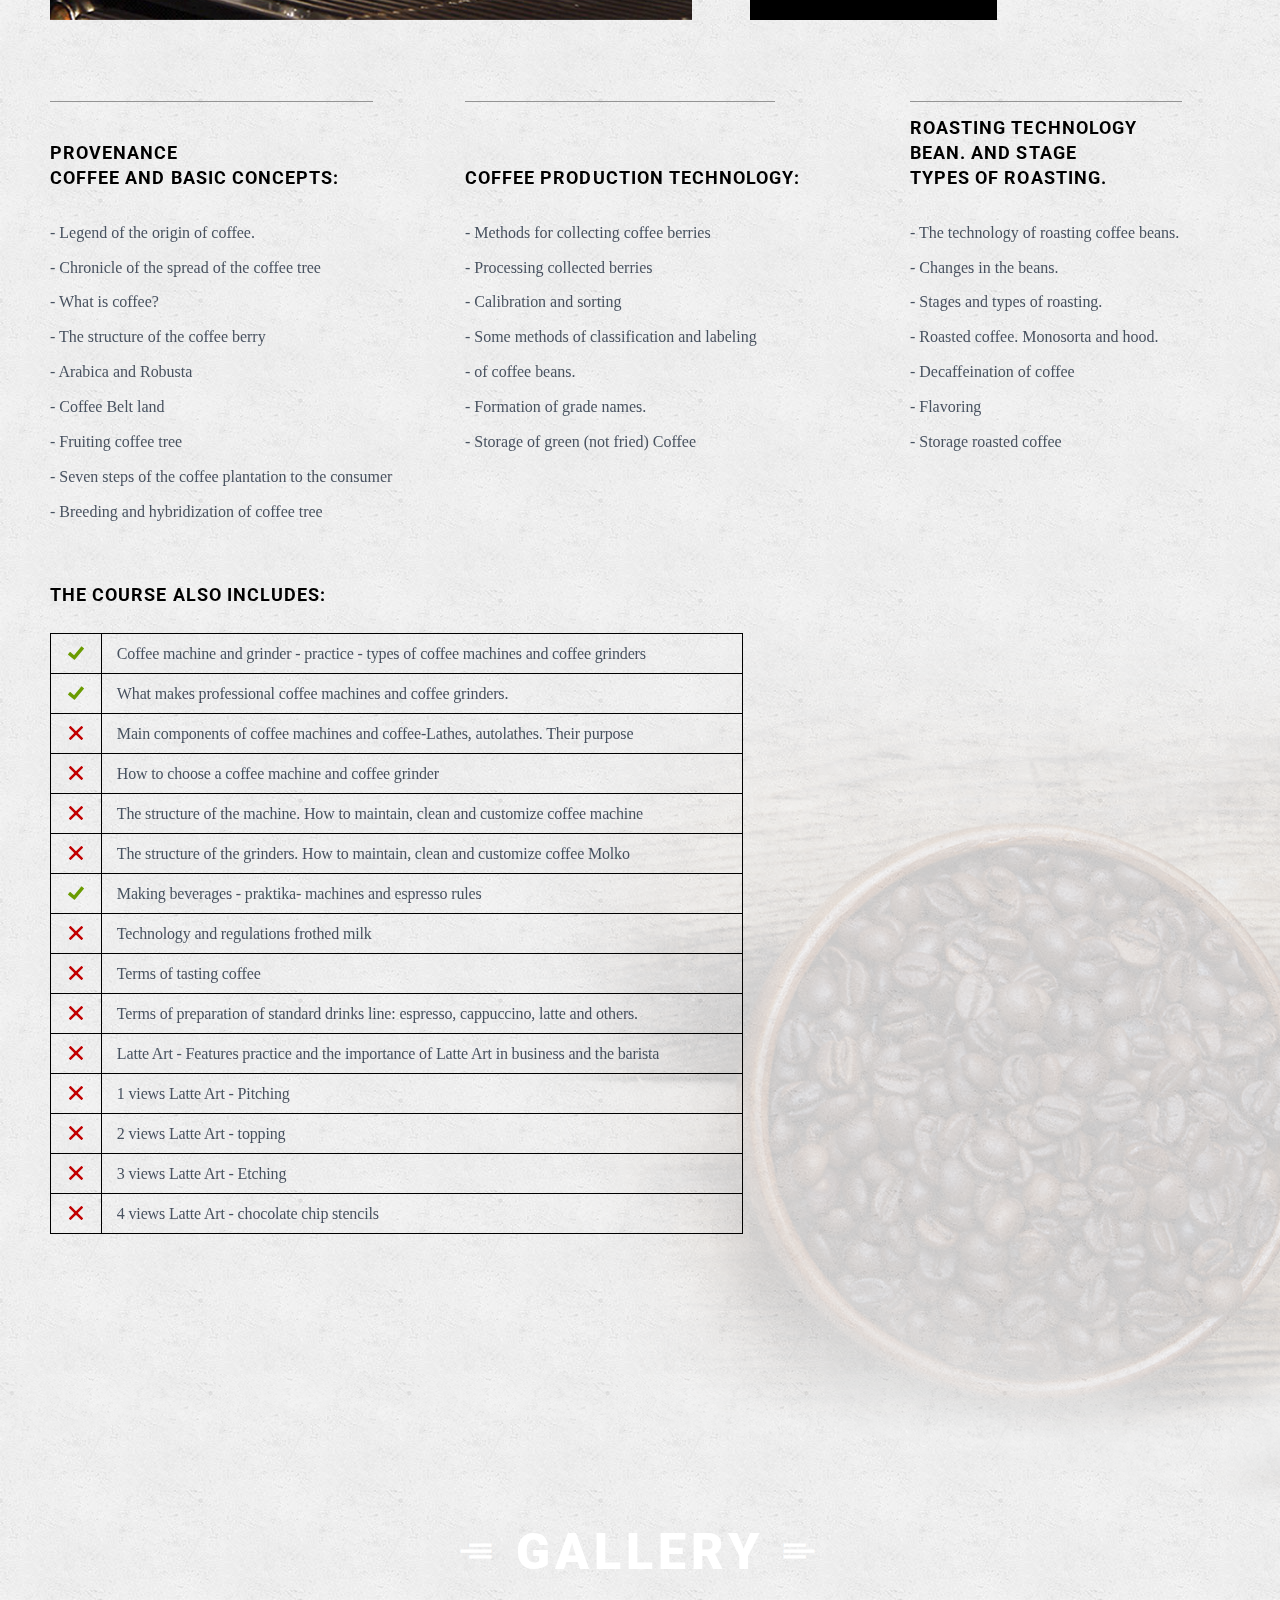
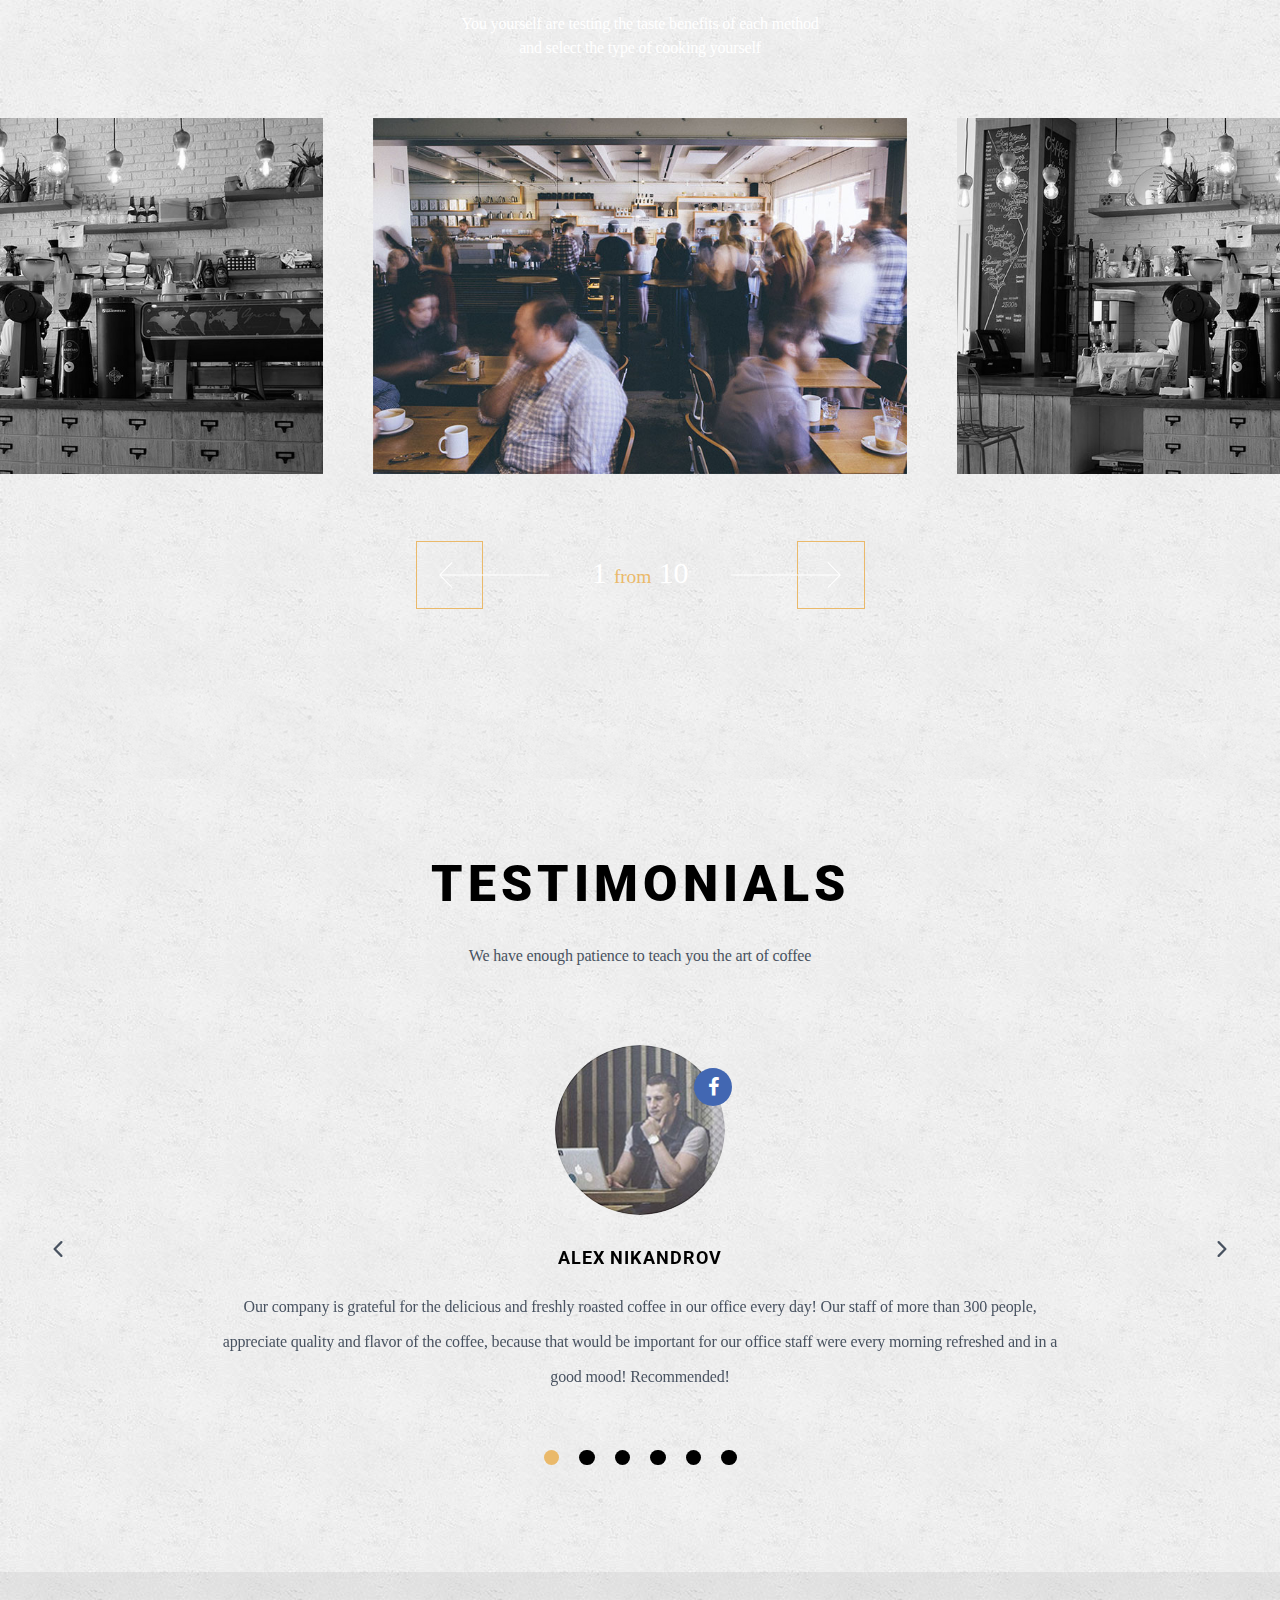
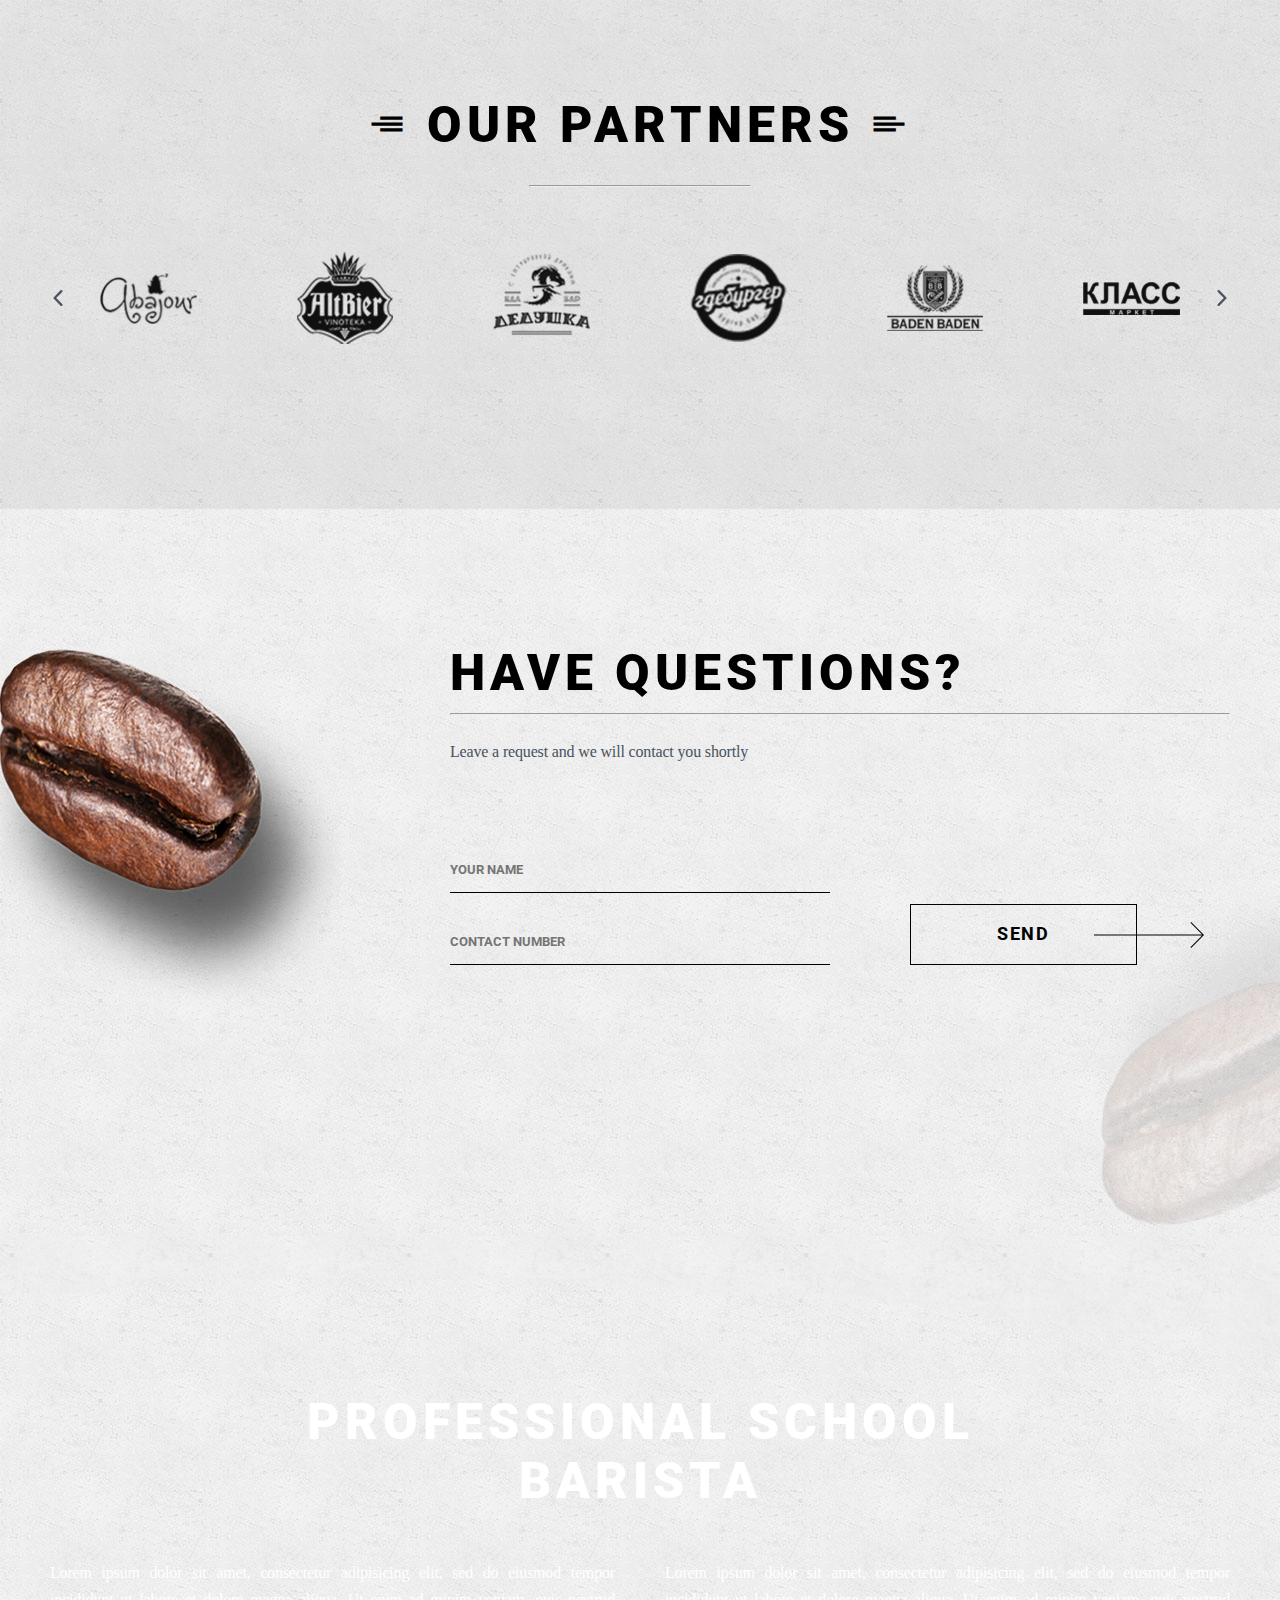
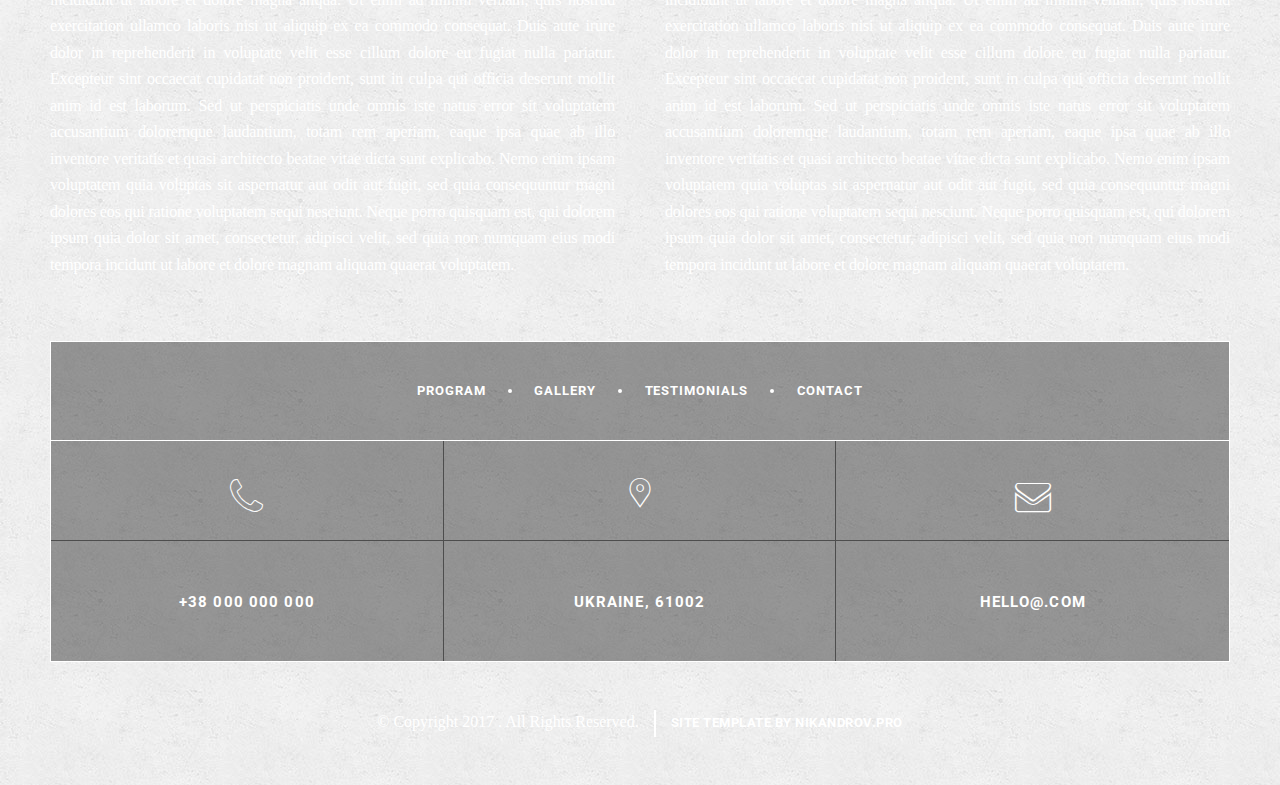
==== commit d4e853be: "update(retina) update images" ====
--- a/index.html
+++ b/index.html
@@ -19,7 +19,7 @@
 			<div class="header__navigation site__width site__width--fullwidth">
 				<p class="header__logo logo logo--bordered">
 					<a href="index.html" class="logo__link logo__link--bordered">
-						<img src="img/logo.png" class="logo__img" alt="logo">
+						<img src="img/logo.png" srcset="img/logo@2x.png 2x" class="logo__img" alt="logo">
 					</a>
 				</p>
 				<nav class="header__menu">
@@ -499,13 +499,13 @@
 					</div>
 				</div>
 				<div class="page-block__parallax-img page-block__parallax-img--programs-img-1" data-stellar-ratio="2">
-					<img src="img/parallax/content-img1.png" alt="" class="">
+					<img src="img/parallax/content-img1.png" srcset="img/parallax/content-img1@2x.png 2x" alt="" class="">
 				</div>
 				<div class="page-block__parallax-img page-block__parallax-img--programs-img-2">
-					<img src="img/parallax/content-img2.png" alt="" class="">
+					<img src="img/parallax/content-img2.png" srcset="img/parallax/content-img2@2x.png 2x" alt="" class="">
 				</div>
 				<div class="page-block__parallax-img page-block__parallax-img--programs-img-3">
-					<img src="img/parallax/content-img3.png" alt="" class="">
+					<img src="img/parallax/content-img3.png" srcset="img/parallax/content-img3@2x.png 2x" alt="" class="">
 				</div>
 			</div>
 
@@ -518,16 +518,16 @@
 				</div>
 				<div id="gallery-slider" class="swiper-container swiper swiper--gallery">
 					<div class="swiper-wrapper swiper__wrapper">
-						<div class="swiper-slide swiper__slide swiper__slide--gallery"><img class="swiper__slide-img swiper__slide-img--gallery" src="img/gallery/slide1.jpg" alt=""></div>
-						<div class="swiper-slide swiper__slide swiper__slide--gallery"><img class="swiper__slide-img swiper__slide-img--gallery" src="img/gallery/slide2.jpg" alt=""></div>
-						<div class="swiper-slide swiper__slide swiper__slide--gallery"><img class="swiper__slide-img swiper__slide-img--gallery" src="img/gallery/slide3.jpg" alt=""></div>
-						<div class="swiper-slide swiper__slide swiper__slide--gallery"><img class="swiper__slide-img swiper__slide-img--gallery" src="img/gallery/slide1.jpg" alt=""></div>
-						<div class="swiper-slide swiper__slide swiper__slide--gallery"><img class="swiper__slide-img swiper__slide-img--gallery" src="img/gallery/slide2.jpg" alt=""></div>
-						<div class="swiper-slide swiper__slide swiper__slide--gallery"><img class="swiper__slide-img swiper__slide-img--gallery" src="img/gallery/slide3.jpg" alt=""></div>
-						<div class="swiper-slide swiper__slide swiper__slide--gallery"><img class="swiper__slide-img swiper__slide-img--gallery" src="img/gallery/slide1.jpg" alt=""></div>
-						<div class="swiper-slide swiper__slide swiper__slide--gallery"><img class="swiper__slide-img swiper__slide-img--gallery" src="img/gallery/slide2.jpg" alt=""></div>
-						<div class="swiper-slide swiper__slide swiper__slide--gallery"><img class="swiper__slide-img swiper__slide-img--gallery" src="img/gallery/slide3.jpg" alt=""></div>
-						<div class="swiper-slide swiper__slide swiper__slide--gallery"><img class="swiper__slide-img swiper__slide-img--gallery" src="img/gallery/slide2.jpg" alt=""></div>
+						<div class="swiper-slide swiper__slide swiper__slide--gallery"><img class="swiper__slide-img swiper__slide-img--gallery" src="img/gallery/slide1.jpg" srcset="img/gallery/slide1@2x.jpg 2x" alt=""></div>
+						<div class="swiper-slide swiper__slide swiper__slide--gallery"><img class="swiper__slide-img swiper__slide-img--gallery" src="img/gallery/slide2.jpg" srcset="img/gallery/slide2@2x.jpg 2x" alt=""></div>
+						<div class="swiper-slide swiper__slide swiper__slide--gallery"><img class="swiper__slide-img swiper__slide-img--gallery" src="img/gallery/slide3.jpg" srcset="img/gallery/slide3@2x.jpg 2x" alt=""></div>
+						<div class="swiper-slide swiper__slide swiper__slide--gallery"><img class="swiper__slide-img swiper__slide-img--gallery" src="img/gallery/slide1.jpg" srcset="img/gallery/slide1@2x.jpg 2x" alt=""></div>
+						<div class="swiper-slide swiper__slide swiper__slide--gallery"><img class="swiper__slide-img swiper__slide-img--gallery" src="img/gallery/slide2.jpg" srcset="img/gallery/slide2@2x.jpg 2x" alt=""></div>
+						<div class="swiper-slide swiper__slide swiper__slide--gallery"><img class="swiper__slide-img swiper__slide-img--gallery" src="img/gallery/slide3.jpg" srcset="img/gallery/slide3@2x.jpg 2x" alt=""></div>
+						<div class="swiper-slide swiper__slide swiper__slide--gallery"><img class="swiper__slide-img swiper__slide-img--gallery" src="img/gallery/slide1.jpg" srcset="img/gallery/slide1@2x.jpg 2x" alt=""></div>
+						<div class="swiper-slide swiper__slide swiper__slide--gallery"><img class="swiper__slide-img swiper__slide-img--gallery" src="img/gallery/slide2.jpg" srcset="img/gallery/slide2@2x.jpg 2x" alt=""></div>
+						<div class="swiper-slide swiper__slide swiper__slide--gallery"><img class="swiper__slide-img swiper__slide-img--gallery" src="img/gallery/slide3.jpg" srcset="img/gallery/slide3@2x.jpg 2x" alt=""></div>
+						<div class="swiper-slide swiper__slide swiper__slide--gallery"><img class="swiper__slide-img swiper__slide-img--gallery" src="img/gallery/slide2.jpg" srcset="img/gallery/slide2@2x.jpg 2x" alt=""></div>
 					</div>
 					<div class="site__width">
 						<div class="swiper__navigation">
@@ -538,7 +538,7 @@
 					</div>
 				</div>
 				<div class="page-block__parallax-img page-block__parallax-img--gallery-img-1">
-					<img src="img/parallax/content-img4.png" alt="" class="">
+					<img src="img/parallax/content-img4.png" srcset="img/parallax/content-img4@2x.png 2x" alt="" class="">
 				</div>
 			</div>
 
@@ -553,7 +553,7 @@
 							<div class="swiper-slide swiper__slide">
 								<article class="testi">
 									<div class="testi__thumbnail">
-										<img class="testi__thumbnail-img" src="img/testi/testi1.jpg" alt="">
+										<img class="testi__thumbnail-img" src="img/testi/testi1.jpg" srcset="img/testi/testi1@2x.jpg 2x" alt="">
 										<a href="#" class="testi__social-link icon-facebook"></a>
 									</div>
 									<h6 class="testi__title">Alex Nikandrov</h6>
@@ -563,7 +563,7 @@
 							<div class="swiper-slide swiper__slide">
 								<article class="testi">
 									<div class="testi__thumbnail">
-										<img class="testi__thumbnail-img" src="img/testi/testi1.jpg" alt="">
+										<img class="testi__thumbnail-img" srcset="img/testi/testi1@2x.jpg 2x" src="img/testi/testi1.jpg" alt="">
 										<a href="#" class="testi__social-link icon-facebook"></a>
 									</div>
 									<h6 class="testi__title">Alex Nikandrov</h6>
@@ -573,7 +573,7 @@
 							<div class="swiper-slide swiper__slide">
 								<article class="testi">
 									<div class="testi__thumbnail">
-										<img class="testi__thumbnail-img" src="img/testi/testi1.jpg" alt="">
+										<img class="testi__thumbnail-img" srcset="img/testi/testi1@2x.jpg 2x" src="img/testi/testi1.jpg" alt="">
 										<a href="#" class="testi__social-link icon-facebook"></a>
 									</div>
 									<h6 class="testi__title">Alex Nikandrov</h6>
@@ -583,7 +583,7 @@
 							<div class="swiper-slide swiper__slide">
 								<article class="testi">
 									<div class="testi__thumbnail">
-										<img class="testi__thumbnail-img" src="img/testi/testi1.jpg" alt="">
+										<img class="testi__thumbnail-img" srcset="img/testi/testi1@2x.jpg 2x" src="img/testi/testi1.jpg" alt="">
 										<a href="#" class="testi__social-link icon-facebook"></a>
 									</div>
 									<h6 class="testi__title">Alex Nikandrov</h6>
@@ -593,7 +593,7 @@
 							<div class="swiper-slide swiper__slide">
 								<article class="testi">
 									<div class="testi__thumbnail">
-										<img class="testi__thumbnail-img" src="img/testi/testi1.jpg" alt="">
+										<img class="testi__thumbnail-img" srcset="img/testi/testi1@2x.jpg 2x" src="img/testi/testi1.jpg" alt="">
 										<a href="#" class="testi__social-link icon-facebook"></a>
 									</div>
 									<h6 class="testi__title">Alex Nikandrov</h6>
@@ -603,7 +603,7 @@
 							<div class="swiper-slide swiper__slide">
 								<article class="testi">
 									<div class="testi__thumbnail">
-										<img class="testi__thumbnail-img" src="img/testi/testi1.jpg" alt="">
+										<img class="testi__thumbnail-img" srcset="img/testi/testi1@2x.jpg 2x" src="img/testi/testi1.jpg" alt="">
 										<a href="#" class="testi__social-link icon-facebook"></a>
 									</div>
 									<h6 class="testi__title">Alex Nikandrov</h6>
@@ -617,7 +617,7 @@
 					</div>
 				</div>
 				<div class="page-block__parallax-img page-block__parallax-img--testi-img-1">
-					<img src="img/parallax/content-img5.png" alt="" class="">
+					<img src="img/parallax/content-img5.png" srcset="img/parallax/content-img5@2x.png 2x" alt="" class="">
 				</div>
 			</div>
 
@@ -649,7 +649,7 @@
 					<div class="columns">
 						<div class="columns__column columns__column--sm-1-3">
 							<div class="page-block__thumbnail">
-								<img class="page-block__thumbnail-img page-block__thumbnail-img--contact" src="img/contact-img.png" alt="">								
+								<img class="page-block__thumbnail-img page-block__thumbnail-img--contact" src="img/contact-img.png" srcset="img/contact-img@2x.png 2x" alt="">								
 							</div>
 						</div>
 							<div class="columns__column columns__column--sm-2-3">
@@ -669,7 +669,7 @@
 					</div>
 				</div>
 				<div class="page-block__parallax-img page-block__parallax-img--contact-img-1">
-					<img src="img/parallax/content-img6.png" alt="" class="">
+					<img src="img/parallax/content-img6.png" srcset="img/parallax/content-img6@2x.png" alt="" class="">
 				</div>
 			</div>
 
--- a/css/style.min.css
+++ b/css/style.min.css
@@ -1 +1 @@
-@font-face{font-family:icons;src:url(../font/icons.eot?3797342);src:url(../font/icons.eot?3797342#iefix) format("embedded-opentype"),url(../font/icons.woff2?3797342) format("woff2"),url(../font/icons.woff?3797342) format("woff"),url(../font/icons.ttf?3797342) format("truetype"),url(../font/icons.svg?3797342#icons) format("svg");font-weight:400;font-style:normal}[class*=" icon-"]:before,[class^=icon-]:before{font-family:icons;font-style:normal;font-weight:400;speak:none;display:inline-block;text-decoration:inherit;width:1em;margin-right:.2em;text-align:center;font-variant:normal;text-transform:none;line-height:1em;margin-left:.2em;-webkit-font-smoothing:antialiased;-moz-osx-font-smoothing:grayscale}.icon-star:before{content:"\e800"}.icon-arrow-down:before{content:"\e801"}.icon-arrow-left:before{content:"\e802"}.icon-arrow-right:before{content:"\e803"}.icon-check:before{content:"\e804"}.icon-close:before{content:"\e805"}.icon-marker:before{content:"\e806"}.icon-envelope:before{content:"\e807"}.icon-phone:before{content:"\e808"}.icon-certificate:before{content:"\e809"}.icon-clock:before{content:"\e810"}.icon-align-left:before{content:"\e811"}.icon-align-right:before{content:"\e812"}.icon-facebook:before{content:"\f09a"}body,html{margin:0;padding:0}html{box-sizing:border-box;font-size:10px}*,:after,:before{box-sizing:inherit}body{background-color:#fff;color:#485260;font-family:Georgia,serif;font-size:1.6rem;letter-spacing:-.01em;line-height:1.5em}img{display:block;max-width:100%}small{font-size:.8em}a{color:inherit}a:hover{color:#eab96a}p{margin:2.5rem 0}ol,ul{list-style:none;margin:0;padding:0}li{letter-spacing:-.001em;line-height:2.185em}table{border:1px solid #000;border-collapse:separate;border-spacing:0;border-width:1px 0 0 1px;margin:2.5rem 0;width:100%}td,th{border:1px solid #000;border-width:0 1px 1px 0;padding:.75rem 1.5rem;text-align:left}h1,h2,h3,h4{line-height:1.42857em}h1,h2,h3,h4,h5,h6{color:#000;font-family:Roboto,sans-serif;font-weight:700;text-transform:uppercase}h5,h6{letter-spacing:.06em;margin:2.5rem 0}.h1,h1{font-size:3.5rem;letter-spacing:.1em;line-height:.86957em;margin:.852174em 0}@media (min-width:768px){.h1,h1{font-size:5.75rem}}.h2,h2{font-size:3rem;font-weight:900;letter-spacing:.1em;line-height:1em}@media (min-width:768px){.h2,h2{font-size:5rem}}.h3,h3{font-size:3.7rem}.h3,.h4,h3,h4{line-height:1.66667em}.h4,h4{font-size:3rem}.h5,h5{font-size:2rem}.h5,.h6,h5,h6{line-height:1.42857em}.h6,h6{font-size:1.75rem}input[type=email],input[type=password],input[type=tel],input[type=text],input[type=url]{background-color:transparent;border:none;border-bottom:1px solid #000;color:#000;font-family:Roboto,sans-serif;font-size:.8em;font-weight:700;line-height:1em;padding:1.2em 0;text-transform:uppercase;width:100%}.color-primary{color:#eab96a}.color-decor{color:#cdb47b}.text-center{text-align:center}.text-justify{text-align:justify}.text-uppercase{text-transform:uppercase}.site__wrapper{overflow:hidden}.site__width{max-width:100%;padding-left:2rem;padding-right:2rem;width:auto}@media (min-width:768px){.site__width{margin-left:auto;margin-right:auto;max-width:95%;padding-left:0;padding-right:0;width:1180px}}@media (min-width:768px){.site__width--fullwidth{max-width:100%;width:100%}}.site--bg{background-image:url(../img/main-bg.jpg);background-repeat:repeat;background-size:200px 200px}@media (-webkit-min-device-pixel-ratio:1.5),(min-resolution:1.5dppx),(min-resolution:144dpi){.site--bg{background-image:url(../img/main-bg-x2.jpg)}}.header{padding-bottom:2.5rem;padding-top:2.5rem;overflow:hidden}@media (min-width:768px){.header{padding:0}}.header__navigation{-webkit-box-align:center;-ms-flex-align:center;align-items:center;display:-webkit-box;display:-ms-flexbox;display:flex;-webkit-box-orient:vertical;-webkit-box-direction:reverse;-ms-flex-direction:column-reverse;flex-direction:column-reverse;position:relative;transition:background-color .3s,padding .3s;width:100%;z-index:20}@media (min-width:768px){.header__navigation.affix{background-color:#000;border-bottom:1px solid hsla(0,0%,100%,.42);padding-bottom:1rem;padding-top:1rem}}@media (min-width:768px){.header__navigation{-webkit-box-orient:horizontal;-webkit-box-direction:normal;-ms-flex-direction:row;flex-direction:row;left:0;padding:2.8rem 4.7rem;position:fixed;top:0}}.header__logo{margin:2rem 0 0}@media (min-width:768px){.header__logo{margin:0}}.header__menu{position:relative}@media (min-width:768px){.header__menu{margin-left:4rem;-webkit-box-ordinal-group:2;-ms-flex-order:1;order:1}}@media (min-width:1200px){.header__menu{margin-left:auto;-webkit-box-ordinal-group:1;-ms-flex-order:0;order:0}}.header__info{margin-right:auto}@media (min-width:768px){.header__info{margin-left:auto;margin-right:0}}@media (min-width:1200px){.header__info{margin-left:4.5rem}}@media (min-width:1400px){.header__info{margin-left:12.5rem}}.header__info-phone{color:#fff;cursor:default;font-family:Roboto,sans-serif;font-size:1.8rem;font-weight:700;letter-spacing:-.031em;text-decoration:none}.header__info-phone:hover{color:#fff}@media (min-width:768px){.header__info-phone:before{display:none}}@media (min-width:768px){.header__info-phone{font-size:2.7rem}}.header__media{margin-top:auto;text-align:center}@media (min-width:768px){.header__media{margin-top:0}}.header__title--media{color:#fff}.header__subtitle{color:inherit;font-family:Georgia,serif;font-weight:400;letter-spacing:0;text-transform:none}.header__subtitle--top{display:none}@media (min-width:360px){.header__subtitle--top{display:block}}.header__buttons{margin-top:auto;text-align:center;padding-bottom:4rem;position:relative}@media (min-width:768px){.header__buttons{display:block;margin-top:7rem;padding-bottom:0}}.header--image{-webkit-box-align:center;-ms-flex-align:center;align-items:center;background-image:url(../img/header-bg.jpg);background-position:50% 50%;background-repeat:no-repeat;background-size:cover;color:#fff;display:-webkit-box;display:-ms-flexbox;display:flex;-webkit-box-orient:vertical;-webkit-box-direction:normal;-ms-flex-direction:column;flex-direction:column;-webkit-box-pack:center;-ms-flex-pack:center;justify-content:center;min-height:100vh;position:relative}.header--image:before{bottom:-2rem;background-image:url(../img/header-bg-mask.png);background-position:top;background-size:cover;content:"";height:140px;left:0;position:absolute;width:100%}@media (-webkit-min-device-pixel-ratio:1.5),(min-resolution:1.5dppx),(min-resolution:144dpi){.header--image:before{background-image:url(../img/header-bg-mask-x2.png)}}@media (min-width:768px){.header--image{background-attachment:fixed;display:block;min-height:1px;padding:18.2rem 0 17rem}}@media (-webkit-min-device-pixel-ratio:1.5),(min-resolution:1.5dppx),(min-resolution:144dpi){.header--image{background-image:url(../img/header-bg-x2.jpg)}}.logo__link{display:block}@media (min-width:768px){.logo__link--bordered.affix{-webkit-transform:translateY(0);transform:translateY(0)}}@media (min-width:768px){.logo__link--bordered{-webkit-transform:translateY(-50%);transform:translateY(-50%)}}.logo__img{max-height:7rem;max-width:10rem;transition:max-height .3s}@media (min-width:768px){.logo__img.affix{max-height:7rem}}@media (min-width:768px){.logo__img{max-height:14.9rem;max-width:23rem}}.logo--bordered{position:relative}.logo--bordered:after,.logo--bordered:before{background-color:hsla(0,0%,100%,.42);content:"";display:block;height:1px;position:absolute;top:50%;width:1000rem}@media (min-width:768px){.logo--bordered:after,.logo--bordered:before{top:100%}}.logo--bordered:before{margin-right:3.3rem;right:100%}.logo--bordered:after{left:100%;margin-left:3.3rem}@media (min-width:768px){.logo--bordered.affix{max-height:none;position:static}.logo--bordered.affix:after,.logo--bordered.affix:before{display:none}}@media (min-width:768px){.logo--bordered{margin-left:2.5rem;max-height:1px;position:absolute;top:100%}}.menu{list-style:none;margin:0;padding:0}.menu__wrapper--header{display:table;height:100%;width:100%}.menu__item--header{-webkit-box-align:center;-ms-flex-align:center;align-items:center;display:-webkit-box;display:-ms-flexbox;display:flex;padding-left:0;padding-right:0;position:relative}@media (min-width:1200px){.menu__item--header+.menu__item--header{margin-left:1em}}@media (min-width:1200px) and (min-width:1400px){.menu__item--header+.menu__item--header{margin-left:2.4em}}@media (min-width:1200px){.menu__item--header+.menu__item--header:before{background-color:#fff;border-radius:.3em;content:"";display:block;-ms-flex-negative:0;flex-shrink:0;height:.3em;margin-right:1em;width:.3em}}@media (min-width:1200px) and (min-width:1400px){.menu__item--header+.menu__item--header:before{margin-right:1.4em}}.menu__item--footer{-webkit-box-align:center;-ms-flex-align:center;align-items:center;display:-webkit-box;display:-ms-flexbox;display:flex;padding-left:0;padding-right:0;position:relative}@media (min-width:1200px){.menu__item--footer+.menu__item--footer{margin-left:1em}}@media (min-width:1200px) and (min-width:1400px){.menu__item--footer+.menu__item--footer{margin-left:2.4em}}@media (min-width:1200px){.menu__item--footer+.menu__item--footer:before{background-color:#fff;border-radius:.3em;content:"";display:block;-ms-flex-negative:0;flex-shrink:0;height:.3em;margin-right:1em;width:.3em}}@media (min-width:1200px) and (min-width:1400px){.menu__item--footer+.menu__item--footer:before{margin-right:1.4em}}.menu__link{text-decoration:none;transition:color .3s}.menu__link--header{color:inherit;display:block;padding:.9rem 1rem 1rem;text-align:center;text-transform:uppercase;width:100%}@media (min-width:1200px){.menu__link--header{position:relative}.menu__link--header:before{background-color:#eab96a;content:"";display:block;height:3px;left:0;opacity:0;position:absolute;top:100%;margin-top:2.8rem;transition:opacity .3s;width:100%}.affix .menu__link--header:before{height:0}}.menu__link--header.menu__link--active:before,.menu__link--header:hover:before{opacity:1}.menu__link--footer{color:inherit;display:block;letter-spacing:.075em;padding:.9rem 1rem 1rem;text-align:center;text-transform:uppercase;width:100%}.menu__link--active{color:#eab96a}.menu--horizontal{display:-webkit-box;display:-ms-flexbox;display:flex}.menu--header{color:inherit;display:table-cell;font-family:Roboto,sans-serif;font-weight:700;vertical-align:middle;width:100%}@media (min-width:1200px){.menu--header{display:-webkit-box;display:-ms-flexbox;display:flex;font-size:1.25rem;margin-left:-1rem;margin-right:-1rem;max-width:none;overflow:visible;width:auto}}.menu--footer{color:inherit;display:block;font-family:Roboto,sans-serif;font-size:1.25rem;font-weight:700;height:100%;overflow-y:auto}@media (min-width:1200px){.menu--footer{display:-webkit-box;display:-ms-flexbox;display:flex;height:auto;-webkit-box-pack:center;-ms-flex-pack:center;justify-content:center;overflow:visible}}.menu-toggle{background-color:#eab96a;border-radius:4em;color:#fff;display:block;font-size:1rem;height:4em;position:relative;width:4em;transition:.3s ease-in-out;z-index:15}.menu-toggle__bar{display:block;position:absolute;height:.2em;width:1.4em;background:#fff;border-radius:2px;opacity:1;left:1.3em;-webkit-transform:rotate(0deg);transform:rotate(0deg);transition:.25s ease-in-out}.menu-toggle__bar:first-child{top:1.4em}.menu-toggle__bar:nth-child(2),.menu-toggle__bar:nth-child(3){top:1.9em}.menu-toggle__bar:nth-child(4){top:2.4em}.toggle-input:checked+.menu-toggle .menu-toggle__bar:first-child{top:1.8em;width:0;left:50%}.toggle-input:checked+.menu-toggle .menu-toggle__bar:nth-child(2){-webkit-transform:rotate(45deg);transform:rotate(45deg)}.toggle-input:checked+.menu-toggle .menu-toggle__bar:nth-child(3){-webkit-transform:rotate(-45deg);transform:rotate(-45deg)}.toggle-input:checked+.menu-toggle .menu-toggle__bar:nth-child(4){top:1.8em;width:0;left:50%}.footer__title{line-height:1.17em;margin:0 0 5rem;text-align:center}.footer__title--image{color:inherit}.footer__desc{line-height:1.6559375em}.footer__desc-article{margin:0 0 2.5rem}.footer__navigation{background-color:rgba(0,0,0,.38);border:1px solid #fff;margin-top:3.8rem}.footer__menu{padding-bottom:2.6rem;padding-top:2.6rem}.footer__contacts{border-top:1px solid #fff}.footer__copy{-webkit-box-align:center;-ms-flex-align:center;align-items:center;display:-webkit-box;display:-ms-flexbox;display:flex;-webkit-box-pack:center;-ms-flex-pack:center;justify-content:center;letter-spacing:-.001em;padding-bottom:2.3rem;padding-top:2.3rem;text-align:center}.footer__copy-info{display:block;font-family:Roboto,sans-serif;font-size:1.25rem;font-weight:700;letter-spacing:.04em;text-transform:uppercase}@media (min-width:768px){.footer__copy-info{display:inline-block}}.footer__copy-info-link{text-decoration:none;transition:color .3s}.footer__copy-divider{background-color:#fff;display:block;height:2px;margin:1.5rem AUTO;vertical-align:top;width:2.7rem}@media (min-width:768px){.footer__copy-divider{display:inline-block;height:2.7rem;margin:0 1.5rem;width:2px}}.footer--image{background-image:url(../img/footer-bg.jpg);background-position:50% 50%;background-repeat:no-repeat;background-size:cover;color:#fff;padding:13.7rem 0 0;position:relative}.footer--image:before{top:-2rem;background-image:url(../img/footer-bg-mask.png);background-position:top;background-size:cover;content:"";height:140px;left:0;position:absolute;width:100%}@media (-webkit-min-device-pixel-ratio:1.5),(min-resolution:1.5dppx),(min-resolution:144dpi){.footer--image:before{background-image:url(../img/footer-bg-mask-x2.png)}}@media (min-width:768px){.footer--image{background-attachment:fixed}}@media (-webkit-min-device-pixel-ratio:1.5),(min-resolution:1.5dppx),(min-resolution:144dpi){.footer--image{background-image:url(../img/footer-bg-x2.jpg)}}.page-block{padding:5rem 0;position:relative}@media (min-width:768px){.page-block{padding:10rem 0}}.page-block__title{text-align:center;margin-top:0;margin-bottom:.7em}.page-block__title:after,.page-block__title:before{content:"\e800";display:inline-block;font-family:icons;font-size:1.6rem;vertical-align:top}.page-block__title:before{margin-right:2rem}.page-block__title:after{margin-left:2rem}.page-block__title--no-decor:after,.page-block__title--no-decor:before{display:none}.page-block__title--align-left{text-align:left}.page-block__title--gallery{color:inherit}.page-block__title--gallery:after,.page-block__title--gallery:before{font-size:3rem}.page-block__title--gallery:before{content:"\e812"}.page-block__title--gallery:after{content:"\e811"}.page-block__title--partners:after,.page-block__title--partners:before{font-size:3rem}.page-block__title--partners:before{content:"\e812"}.page-block__title--partners:after{content:"\e811"}.page-block__subtitle{text-align:center}@media (min-width:768px){.page-block__subtitle{margin-bottom:3.6em}}.page-block__subtitle--align-left{text-align:left}.page-block__thumbnail-img--contact{display:none}@media (min-width:768px){.page-block__thumbnail-img--contact{display:block;margin-left:-7rem}}.page-block__parallax-img{display:none;position:absolute;z-index:2}@media (min-width:1400px){.page-block__parallax-img{display:block}}.page-block__parallax-img--programs-img-1{max-width:24.7rem;right:9.4rem;top:-20.4rem}.page-block__parallax-img--programs-img-2{max-width:17.2rem;left:-3.8rem;top:18rem}.page-block__parallax-img--programs-img-3{max-width:19.4rem;right:-8.6rem;top:31%}.page-block__parallax-img--gallery-img-1{max-width:16.8rem;left:4.9rem;top:-5.7rem}.page-block__parallax-img--testi-img-1{max-width:22.6rem;right:3.4rem;top:-16.7rem}.page-block__parallax-img--contact-img-1{left:-6.7rem;max-width:72.45rem;top:-9.2rem}.page-block--programs{position:relative;z-index:1}.page-block--programs:before{background-image:url(../img/programs-img.png);background-repeat:none;background-size:cover;bottom:0;content:"";display:block;height:96.05rem;margin-bottom:-18.5rem;opacity:.16;position:absolute;right:-8rem;width:88.35rem;z-index:-1}@media (-webkit-min-device-pixel-ratio:1.5),(min-resolution:1.5dppx),(min-resolution:144dpi){.page-block--programs:before{background-image:url(../img/programs-img-x2.png)}}@media (min-width:768px){.page-block--programs{padding-bottom:11rem;padding-top:11.5rem}}.page-block--gallery{background-image:url(../img/gallery-bg.jpg);background-repeat:none;background-size:cover;color:#fff;padding:10rem 0;position:relative}.page-block--gallery:before{bottom:-2rem;background-image:url(../img/header-bg-mask.png);background-position:top;background-size:cover;content:"";height:140px;left:0;position:absolute;width:100%}@media (-webkit-min-device-pixel-ratio:1.5),(min-resolution:1.5dppx),(min-resolution:144dpi){.page-block--gallery:before{background-image:url(../img/header-bg-mask-x2.png)}}.page-block--gallery:after{top:-2rem;background-image:url(../img/footer-bg-mask.png);background-position:top;background-size:cover;content:"";height:140px;left:0;position:absolute;width:100%}@media (-webkit-min-device-pixel-ratio:1.5),(min-resolution:1.5dppx),(min-resolution:144dpi){.page-block--gallery:after{background-image:url(../img/footer-bg-mask-x2.png)}}@media (min-width:768px){.page-block--gallery{background-attachment:fixed;padding:13.3rem 0 15rem}}@media (-webkit-min-device-pixel-ratio:1.5),(min-resolution:1.5dppx),(min-resolution:144dpi){.page-block--gallery{background-image:url(../img/gallery-bg-x2.jpg)}}.page-block--partners{background-color:rgba(0,0,0,.05)}@media (min-width:768px){.page-block--partners{padding-top:12.8rem}}.page-block--contact{position:relative;z-index:1}.page-block--contact:before{background-image:url(../img/contact-img.png);background-repeat:none;background-size:cover;bottom:3rem;content:"";display:block;height:36.05rem;opacity:.12;position:absolute;right:-16rem;-webkit-transform:rotate(180deg) scaleX(-1);transform:rotate(180deg) scaleX(-1);-webkit-filter:FlipH;filter:FlipH;width:35.8rem;z-index:-1}@media (-webkit-min-device-pixel-ratio:1.5),(min-resolution:1.5dppx),(min-resolution:144dpi){.page-block--contact:before{background-image:url(../img/contact-img-x2.png)}}@media (min-width:768px){.page-block--contact{padding-bottom:25rem;padding-top:13.9rem}}.feature-tabs__tab{color:#adadad;display:block;font-family:Roboto,sans-serif;font-weight:900;letter-spacing:.12em;padding:1em 2em;position:relative;text-decoration:none;text-transform:uppercase;transition:color .3s}.feature-tabs__tab:after{background-color:#000;bottom:-2px;content:"";display:none;height:3px;left:0;position:absolute;width:100%}.feature-tabs__tab:hover{color:#000}@media (min-width:992px){.feature-tabs__tab{font-size:2.1rem;padding:1.428571em 4.761905em}}@media (min-width:768px){.feature-tabs__tab{display:inline-block}}.feature-tabs__tab--active{color:#000}.feature-tabs__tab--active:after{display:block}.feature-tabs__tab-list{text-align:center}@media (min-width:768px){.feature-tabs__tab-list{border-bottom:1px solid #c7c7c7}}.feature-tabs__content{padding-bottom:2.5rem;padding-top:2.5rem}@media (min-width:768px){.feature-tabs__content{padding-top:9.7rem}}.program{position:relative}@media (min-width:768px){.program__thumbnail{height:100%;padding-right:3.8rem}}.program__thumbnail-img{background-color:gray;background-position:50% 50%;background-repeat:no-repeat;background-size:cover;padding-top:75%}@media (min-width:768px){.program__thumbnail-img{height:100%;min-height:30rem;padding-top:0}}.program__thumbnail-img--basic{background-image:url(../img/program-img-1.jpg)}@media (-webkit-min-device-pixel-ratio:1.5),(min-resolution:1.5dppx),(min-resolution:144dpi){.program__thumbnail-img--basic{background-image:url(../img/program-img-1-x2.jpg)}}.program__title{font-family:Georgia,serif;line-height:1.666667em;text-transform:none}@media (min-width:768px){.program__title{margin-bottom:5.7rem;margin-top:.5rem}}.program__bg-title{color:#dedede;display:none;font-size:20rem;font-weight:900;line-height:.22em;margin:-1.1rem 7rem 0 0;position:absolute;right:0;top:0;z-index:-1}@media (min-width:768px){.program__bg-title{display:block}}.program__options{color:#000;letter-spacing:-.001;list-style:none;margin:0;padding:0}.program__options-item{-webkit-box-align:center;-ms-flex-align:center;align-items:center;display:-webkit-box;display:-ms-flexbox;display:flex}.program__options-item+.program__options-item{margin-top:2rem}.program__options-item:before{font-size:3.2rem;margin-left:0;margin-right:1.5rem}.program__price{color:#000;font-size:5.8rem;font-weight:700;margin-top:3.8rem}.program__price-currency{font-size:3.1rem}.program__button{margin-top:1.8rem}.program__list-title{-webkit-box-align:end;-ms-flex-align:end;align-items:flex-end;display:-webkit-box;display:-ms-flexbox;display:flex;margin-top:0;min-height:1px}@media (min-width:768px){.program__list-title{min-height:5.142857em}}.program__list-wrapper{margin-top:2.5rem;padding-top:2.5rem;position:relative}.program__list-wrapper:before{border-top:1px solid #949494;content:"";display:block;height:1px;left:0;position:absolute;top:0;width:85%}@media (min-width:768px){.program__list-wrapper{margin-top:8.1rem;padding-top:0}}@media (min-width:992px){.program__table{max-width:69.3rem}}@media (min-width:992px){.program__table-title{margin-top:5.3rem}}.program__table-icon{color:#c20000;font-size:1.4rem;padding:.3rem 1.7rem;text-align:center;width:5rem}.program__table-icon:before{content:"\e805";font-family:icons}.program__table-icon--check{color:#6a9c00;font-size:1.6rem}.program__table-icon--check:before{content:"\e804"}.contacts{text-align:center}.contacts__top{display:none}@media (min-width:768px){.contacts__top{display:block}}.contacts__data{border-top:1px solid #4d4d4d}.contacts__item{font-family:Roboto,sans-serif;font-size:1.5rem;font-weight:700;letter-spacing:.075em;padding-bottom:4.7rem;padding-top:4.9rem;text-transform:uppercase}.contacts__item--border-right{border-bottom:1px solid #4d4d4d}@media (min-width:768px){.contacts__item--border-right{border-bottom:none;border-right:1px solid #4d4d4d}}.contacts__item-title{padding-bottom:2.3rem;padding-top:3.8rem}.contacts__item-title--border-right{border-right:1px solid #4d4d4d}.contacts__item-icon{font-size:3rem}.contacts__item-icon--phone{font-size:3.3rem}.contacts__item-icon--envelope{font-size:3.6rem}.contacts__item-link{text-decoration:none;transition:color .3s}.contacts__item-link:before{font-size:2.5rem;display:block;margin:0 auto 2rem;vertical-align:middle}@media (min-width:768px){.contacts__item-link:before{display:none}}.columns{-webkit-box-align:start;-ms-flex-align:start;align-items:flex-start;display:-webkit-box;display:-ms-flexbox;display:flex;-webkit-box-orient:horizontal;-webkit-box-direction:normal;-ms-flex-direction:row;flex-direction:row;-ms-flex-wrap:wrap;flex-wrap:wrap;-webkit-box-pack:center;-ms-flex-pack:center;justify-content:center;margin-left:-1rem;margin-right:-1rem}.columns__column{box-sizing:border-box;min-height:1px;padding-left:1rem;padding-right:1rem;width:100%}.columns__column--1-2{-webkit-box-flex:0;-ms-flex:0 0 50%;flex:0 0 50%;max-width:50%}@media (min-width:768px){.columns__column--sm-1-2{-webkit-box-flex:0;-ms-flex:0 0 50%;flex:0 0 50%;max-width:50%}}@media (min-width:768px){.columns__column--sm-2-3{-webkit-box-flex:0;-ms-flex:0 0 66.666667%;flex:0 0 66.666667%;max-width:0 0 66.666667%}}@media (min-width:768px){.columns__column--sm-1-3{-webkit-box-flex:0;-ms-flex:0 0 33.33333%;flex:0 0 33.33333%;max-width:33.33333%}}@media (min-width:768px){.columns__column--sm-5-12{-webkit-box-flex:0;-ms-flex:0 0 41.666667%;flex:0 0 41.666667%;max-width:41.666667%}}@media (min-width:768px){.columns__column--sm-7-12{-webkit-box-flex:0;-ms-flex:0 0 58.333333%;flex:0 0 58.333333%;max-width:58.333333%}}@media (min-width:768px){.columns__column--left-gap-25{padding-left:2.5rem}}@media (min-width:768px){.columns__column--right-gap-25{padding-right:2.5rem}}@media (min-width:992px){.columns__column--left-gap-70{padding-left:7rem}}.columns--no-margins{margin-left:0;margin-right:0}.columns--align-stretch{-webkit-box-align:stretch;-ms-flex-align:stretch;align-items:stretch}.columns--align-bottom{-webkit-box-align:end;-ms-flex-align:end;align-items:flex-end}.button{background-color:#000;border:1px solid #000;color:#fff;cursor:pointer;display:inline-block;font-family:Roboto,sans-serif;font-size:1.4rem;font-weight:700;letter-spacing:.08em;line-height:1em;padding:1.464286em 4.75em;text-decoration:none;text-transform:uppercase;transition:background-color .3s,color .3s;vertical-align:top}.button--inverse,.button:hover{background-color:transparent;color:#000}.button--inverse:hover{background-color:#000;color:#fff}.button--submit{background-color:transparent;color:#000;font-size:1.75rem;padding:1.18em 4.942857em;position:relative}.button--submit:before{background-image:url("data:image/svg+xml;charset=utf-8,%3Csvg xmlns='http://www.w3.org/2000/svg' width='218.469' height='50.938' viewBox='0 0 218.469 50.938'%3E%3Cpath d='M193 50.925l-1.414-1.414 23.041-23.042H0v-2h214.627L191.586 1.427 193 .013l25.456 25.456z'/%3E%3C/svg%3E");background-position:50% 50%;background-repeat:no-repeat;background-size:100% auto;content:"";display:block;height:3rem;margin-left:-4.2rem;margin-top:-1.5rem;position:absolute;left:100%;top:50%;width:11rem;transition:margin .3s,opacity .3s}.button--submit:hover{background-color:#000;color:#fff}.button--submit:hover:before{margin-left:10rem;opacity:0}.scroll-button{border:1px solid #fff;border-radius:3.8125em;color:#eab96a;display:inline-block;text-align:center;text-decoration:none;transition:background-color .3s,color .3s;vertical-align:top;width:3.8125em;height:3.8125em}.scroll-button:before{line-height:3.8125em;margin:0;width:auto}.scroll-button:hover{background-color:#fff;color:#000}.scroll-button--header{font-size:1.2rem}@media (min-width:768px){.scroll-button--header{font-size:inherit}}.divider{background-color:currentColor;border-radius:.65rem;color:#cdb47b;display:block;height:.65rem;margin-left:auto;margin-right:auto;position:relative;width:.65rem}.divider:after,.divider:before{background-size:cover;border-style:solid;content:"";display:block;height:0;position:absolute;top:50%;-webkit-transform:translateY(-50%);transform:translateY(-50%);width:0}.divider:before{border-width:.275rem 6.25rem .275rem 0;border-color:transparent currentColor transparent transparent;margin-right:.4rem;right:100%}.divider:after{border-width:.275rem 0 .275rem 6.25rem;border-color:transparent transparent transparent currentColor;left:100%;margin-left:.4rem}.text-decor--long-angles{-webkit-box-align:center;-ms-flex-align:center;align-items:center;display:-webkit-box;display:-ms-flexbox;display:flex;-webkit-box-pack:center;-ms-flex-pack:center;justify-content:center}.text-decor--long-angles:after,.text-decor--long-angles:before{background-size:cover;border-style:solid;content:"";display:none;height:0;width:0}.text-decor--long-angles:before{border-width:.325rem 10.15rem .325rem 0;border-color:transparent #cdb47b transparent transparent;margin-right:8.3rem}.text-decor--long-angles:after{border-width:.325rem 0 .325rem 10.15rem;border-color:transparent transparent transparent #cdb47b;margin-left:8.3rem}@media (min-width:768px){.text-decor--long-angles:after,.text-decor--long-angles:before{display:block}}.toggle-input{display:none}.toggle-input__label{cursor:pointer}.toggle-input__label--menu{display:block;right:2rem;position:fixed;top:2rem}@media (min-width:768px){.toggle-input__label--menu{right:0;position:relative;top:0}}@media (min-width:1200px){.toggle-input__label--menu{display:none}}.toggle-input__block{display:none}.toggle-input:checked+.toggle-input__block,.toggle-input:checked+.toggle-input__label+.toggle-input__block,.toggle-input__block--active{display:block}.toggle-input__block--menu{background-color:rgba(0,0,0,.8);bottom:0;display:none;height:auto;left:0;overflow-y:auto;padding:3rem;position:fixed;right:0;top:0;z-index:10}@media (min-width:768px){.toggle-input__block--menu{overflow-y:visible;padding:10rem}}@media (min-width:1200px){.toggle-input__block--menu{background-color:transparent;display:block;padding:0;position:relative;z-index:0}}.toggle-input:checked+.toggle-input__block--menu,.toggle-input:checked+.toggle-input__label+.toggle-input__block--menu{display:block}@media (max-width:767px){.hidden__block--xs{display:none}}.swiper__button{cursor:pointer;display:block;position:absolute;top:50%;-webkit-transform:translateY(-50%);transform:translateY(-50%);z-index:1;transition:color .3s}.swiper__button:hover{color:#eab96a}.swiper__button:before{font-family:icons}.swiper__button--prev{left:0}.swiper__button--prev:before{content:"\e802"}.swiper__button--next{right:0}.swiper__button--next:before{content:"\e803"}.swiper__button--mobile-hidden{display:none}@media (min-width:768px){.swiper__button--mobile-hidden{display:block}}.swiper__button-nav{border:1px solid #eab96a;cursor:pointer;-ms-flex-negative:0;flex-shrink:0;font-size:0;height:4.75rem;line-height:4.75rem;position:relative;text-align:center;width:4.75rem}@media (min-width:479px){.swiper__button-nav{height:6.75rem;width:6.75rem}}.swiper__button-nav:before{color:#fff;display:inline-block;font-family:icons;font-size:1.6rem}@media (min-width:479px){.swiper__button-nav:before{background-position:50% 50%;background-repeat:no-repeat;background-size:100% auto;content:"";display:block;height:3rem;margin-top:-1.5rem;position:absolute;top:50%;width:11rem;transition:margin .3s}}.swiper__button-nav--prev{margin-right:1rem}.swiper__button-nav--prev:before{content:"\e802"}@media (min-width:479px){.swiper__button-nav--prev{margin-right:7rem}.swiper__button-nav--prev:before{background-image:url("data:image/svg+xml;charset=utf-8,%3Csvg xmlns='http://www.w3.org/2000/svg' width='219.469' height='50.938' viewBox='0 0 219.469 50.938'%3E%3Cpath d='M219.469 26.469H3.842l23.041 23.042-1.414 1.414L.013 25.469 25.469.013l1.414 1.414L3.842 24.469h215.627v2z' fill='%23fff'/%3E%3C/svg%3E");content:"";left:50%;margin-left:-1rem}.swiper__button-nav--prev:hover:before{margin-left:-2rem}}.swiper__button-nav--next{margin-left:1rem}.swiper__button-nav--next:before{content:"\e803"}@media (min-width:479px){.swiper__button-nav--next{margin-left:7rem}.swiper__button-nav--next:before{background-image:url("data:image/svg+xml;charset=utf-8,%3Csvg xmlns='http://www.w3.org/2000/svg' width='218.469' height='50.938' viewBox='0 0 218.469 50.938'%3E%3Cpath d='M193 50.925l-1.414-1.414 23.041-23.042H0v-2h214.627L191.586 1.427 193 .013l25.456 25.456z' fill='%23fff'/%3E%3C/svg%3E");content:"";margin-right:-1rem;right:50%}.swiper__button-nav--next:hover:before{margin-right:-2rem}}.swiper__wrapper--align-center{-webkit-box-align:center;-ms-flex-align:center;align-items:center}.swiper__slide--gallery,.swiper__slide--partner{box-sizing:border-box;padding-left:2.5rem;padding-right:2.5rem}@media (min-width:1200px){.swiper__slide--partner{padding-left:5rem;padding-right:5rem}}.swiper__slide-img--gallery{-webkit-filter:grayscale(100%);filter:grayscale(100%);-webkit-filter:gray;filter:gray;filter:url("data:image/svg+xml;utf8,<svg version='1.1' xmlns='http://www.w3.org/2000/svg' height='0'><filter id='greyscale'><feColorMatrix type='matrix' values='0.3333 0.3333 0.3333 0 0 0.3333 0.3333 0.3333 0 0 0.3333 0.3333 0.3333 0 0 0 0 0 1 0' /></filter></svg>#greyscale");transition:-webkit-filter .5s;transition:filter .5s;transition:filter .5s,-webkit-filter .5s}.swiper-slide-active .swiper__slide-img--gallery{-webkit-filter:none;filter:none}.swiper__fraction{font-size:3rem;line-height:-.01;min-width:14rem;text-align:center;width:auto}@media (min-width:479px){.swiper__fraction{min-width:17.4rem}}.swiper__fraction-divider{color:#eab96a;font-size:1.95rem}.swiper__navigation{-webkit-box-align:center;-ms-flex-align:center;align-items:center;display:-webkit-box;display:-ms-flexbox;display:flex;-webkit-box-pack:center;-ms-flex-pack:center;justify-content:center;padding-top:6.7rem;width:100%}.swiper__pagination{text-align:center;padding-top:5.4rem}.swiper__pagination-bullet{background-color:#000;height:1.55rem;opacity:1;width:1.55rem}.swiper-container-horizontal>.swiper-pagination-bullets .swiper__pagination-bullet.swiper__pagination-bullet{margin-left:1rem;margin-right:1rem}.swiper__pagination-bullet--active{background-color:#eab96a;opacity:1}@media (min-width:768px){.swiper--gallery{margin-left:-23.6rem;margin-right:-23.6rem}}.swiper--partners{padding-bottom:6.5rem;padding-top:6.5rem}.testi{text-align:center;padding-top:2rem}.testi__thumbnail{display:inline-block;height:17rem;position:relative;vertical-align:top;width:17rem}.testi__thumbnail-img{border-radius:17rem}.testi__title{margin-bottom:1.8rem;margin-top:3.1rem}.testi__content{letter-spacing:-.01em;line-height:2.1875em;max-width:85rem;margin:0 auto}.testi__social-link{background-color:#4267b2;border-radius:100%;color:#fff;display:block;font-size:2rem;height:3.8rem;right:0;line-height:3.8rem;margin-right:-.7rem;margin-top:2.3rem;position:absolute;text-align:center;text-decoration:none;top:0;transition:color .3s,background-color .3s;width:3.8rem}.testi__social-link:hover{background-color:#fff;color:#4267b2}.icons__item{margin-left:.6rem;margin-right:.6rem}.hr--partners{margin:0 auto;width:22.25rem}.hr--contact{margin-top:-2rem}+@font-face{font-family:icons;src:url(../font/icons.eot?3797342);src:url(../font/icons.eot?3797342#iefix) format("embedded-opentype"),url(../font/icons.woff2?3797342) format("woff2"),url(../font/icons.woff?3797342) format("woff"),url(../font/icons.ttf?3797342) format("truetype"),url(../font/icons.svg?3797342#icons) format("svg");font-weight:400;font-style:normal}[class*=" icon-"]:before,[class^=icon-]:before{font-family:icons;font-style:normal;font-weight:400;speak:none;display:inline-block;text-decoration:inherit;width:1em;margin-right:.2em;text-align:center;font-variant:normal;text-transform:none;line-height:1em;margin-left:.2em;-webkit-font-smoothing:antialiased;-moz-osx-font-smoothing:grayscale}.icon-star:before{content:"\e800"}.icon-arrow-down:before{content:"\e801"}.icon-arrow-left:before{content:"\e802"}.icon-arrow-right:before{content:"\e803"}.icon-check:before{content:"\e804"}.icon-close:before{content:"\e805"}.icon-marker:before{content:"\e806"}.icon-envelope:before{content:"\e807"}.icon-phone:before{content:"\e808"}.icon-certificate:before{content:"\e809"}.icon-clock:before{content:"\e810"}.icon-align-left:before{content:"\e811"}.icon-align-right:before{content:"\e812"}.icon-facebook:before{content:"\f09a"}body,html{margin:0;padding:0}html{box-sizing:border-box;font-size:10px}*,:after,:before{box-sizing:inherit}body{background-color:#fff;color:#485260;font-family:Georgia,serif;font-size:1.6rem;letter-spacing:-.01em;line-height:1.5em}img{display:block;max-width:100%}small{font-size:.8em}a{color:inherit}a:hover{color:#eab96a}p{margin:2.5rem 0}ol,ul{list-style:none;margin:0;padding:0}li{letter-spacing:-.001em;line-height:2.185em}table{border:1px solid #000;border-collapse:separate;border-spacing:0;border-width:1px 0 0 1px;margin:2.5rem 0;width:100%}td,th{border:1px solid #000;border-width:0 1px 1px 0;padding:.75rem 1.5rem;text-align:left}h1,h2,h3,h4{line-height:1.42857em}h1,h2,h3,h4,h5,h6{color:#000;font-family:Roboto,sans-serif;font-weight:700;text-transform:uppercase}h5,h6{letter-spacing:.06em;margin:2.5rem 0}.h1,h1{font-size:3.5rem;letter-spacing:.1em;line-height:.86957em;margin:.852174em 0}@media (min-width:768px){.h1,h1{font-size:5.75rem}}.h2,h2{font-size:3rem;font-weight:900;letter-spacing:.1em;line-height:1em}@media (min-width:768px){.h2,h2{font-size:5rem}}.h3,h3{font-size:3.7rem}.h3,.h4,h3,h4{line-height:1.66667em}.h4,h4{font-size:3rem}.h5,h5{font-size:2rem}.h5,.h6,h5,h6{line-height:1.42857em}.h6,h6{font-size:1.75rem}input[type=email],input[type=password],input[type=tel],input[type=text],input[type=url]{background-color:transparent;border:none;border-bottom:1px solid #000;color:#000;font-family:Roboto,sans-serif;font-size:.8em;font-weight:700;line-height:1em;padding:1.2em 0;text-transform:uppercase;width:100%}.color-primary{color:#eab96a}.color-decor{color:#cdb47b}.text-center{text-align:center}.text-justify{text-align:justify}.text-uppercase{text-transform:uppercase}.site__wrapper{overflow:hidden}.site__width{max-width:100%;padding-left:2rem;padding-right:2rem;width:auto}@media (min-width:768px){.site__width{margin-left:auto;margin-right:auto;max-width:95%;padding-left:0;padding-right:0;width:1180px}}@media (min-width:768px){.site__width--fullwidth{max-width:100%;width:100%}}.site--bg{background-image:url(../img/main-bg.jpg);background-repeat:repeat;background-size:200px 200px}@media (-webkit-min-device-pixel-ratio:1.5),(min-resolution:1.5dppx),(min-resolution:144dpi){.site--bg{background-image:url(../img/main-bg-x2.jpg)}}.header{padding-bottom:2.5rem;padding-top:2.5rem;overflow:hidden}@media (min-width:768px){.header{padding:0}}.header__navigation{-webkit-box-align:center;-ms-flex-align:center;align-items:center;display:-webkit-box;display:-ms-flexbox;display:flex;-webkit-box-orient:vertical;-webkit-box-direction:reverse;-ms-flex-direction:column-reverse;flex-direction:column-reverse;position:relative;transition:background-color .3s,padding .3s;width:100%;z-index:20}@media (min-width:768px){.header__navigation.affix{background-color:#000;border-bottom:1px solid hsla(0,0%,100%,.42);padding-bottom:1rem;padding-top:1rem}}@media (min-width:768px){.header__navigation{-webkit-box-orient:horizontal;-webkit-box-direction:normal;-ms-flex-direction:row;flex-direction:row;left:0;padding:2.8rem 4.7rem;position:fixed;top:0}}.header__logo{margin:2rem 0 0}@media (min-width:768px){.header__logo{margin:0}}.header__menu{position:relative}@media (min-width:768px){.header__menu{margin-left:4rem;-webkit-box-ordinal-group:2;-ms-flex-order:1;order:1}}@media (min-width:1200px){.header__menu{margin-left:auto;-webkit-box-ordinal-group:1;-ms-flex-order:0;order:0}}.header__info{margin-right:auto}@media (min-width:768px){.header__info{margin-left:auto;margin-right:0}}@media (min-width:1200px){.header__info{margin-left:4.5rem}}@media (min-width:1400px){.header__info{margin-left:12.5rem}}.header__info-phone{color:#fff;cursor:default;font-family:Roboto,sans-serif;font-size:1.8rem;font-weight:700;letter-spacing:-.031em;text-decoration:none}.header__info-phone:hover{color:#fff}@media (min-width:768px){.header__info-phone:before{display:none}}@media (min-width:768px){.header__info-phone{font-size:2.7rem}}.header__media{margin-top:auto;text-align:center}@media (min-width:768px){.header__media{margin-top:0}}.header__title--media{color:#fff}.header__subtitle{color:inherit;font-family:Georgia,serif;font-weight:400;letter-spacing:0;text-transform:none}.header__subtitle--top{display:none}@media (min-width:360px){.header__subtitle--top{display:block}}.header__buttons{margin-top:auto;text-align:center;padding-bottom:4rem;position:relative}@media (min-width:768px){.header__buttons{display:block;margin-top:7rem;padding-bottom:0}}.header--image{-webkit-box-align:center;-ms-flex-align:center;align-items:center;background-image:url(../img/header-bg.jpg);background-position:50% 50%;background-repeat:no-repeat;background-size:cover;color:#fff;display:-webkit-box;display:-ms-flexbox;display:flex;-webkit-box-orient:vertical;-webkit-box-direction:normal;-ms-flex-direction:column;flex-direction:column;-webkit-box-pack:center;-ms-flex-pack:center;justify-content:center;min-height:100vh;position:relative}.header--image:before{bottom:-2rem;background-image:url(../img/header-bg-mask.png);background-position:top;background-size:cover;content:"";height:140px;left:0;position:absolute;width:100%}@media (-webkit-min-device-pixel-ratio:1.5),(min-resolution:1.5dppx),(min-resolution:144dpi){.header--image:before{background-image:url(../img/header-bg-mask-x2.png)}}@media (min-width:768px){.header--image{background-attachment:fixed;display:block;min-height:1px;padding:18.2rem 0 17rem}}@media (-webkit-min-device-pixel-ratio:1.5),(min-resolution:1.5dppx),(min-resolution:144dpi){.header--image{background-image:url(../img/header-bg-x2.jpg)}}.logo__link{display:block}@media (min-width:768px){.logo__link--bordered.affix{-webkit-transform:translateY(0);transform:translateY(0)}}@media (min-width:768px){.logo__link--bordered{-webkit-transform:translateY(-50%);transform:translateY(-50%)}}.logo__img{max-height:7rem;max-width:10rem;transition:max-height .3s}@media (min-width:768px){.logo__img.affix{max-height:7rem}}@media (min-width:768px){.logo__img{max-height:14.9rem;max-width:23rem}}.logo--bordered{position:relative}.logo--bordered:after,.logo--bordered:before{background-color:hsla(0,0%,100%,.42);content:"";display:block;height:1px;position:absolute;top:50%;width:1000rem}@media (min-width:768px){.logo--bordered:after,.logo--bordered:before{top:100%}}.logo--bordered:before{margin-right:3.3rem;right:100%}.logo--bordered:after{left:100%;margin-left:3.3rem}@media (min-width:768px){.logo--bordered.affix{max-height:none;position:static}.logo--bordered.affix:after,.logo--bordered.affix:before{display:none}}@media (min-width:768px){.logo--bordered{margin-left:2.5rem;max-height:1px;position:absolute;top:100%}}.menu{list-style:none;margin:0;padding:0}.menu__wrapper--header{display:table;height:100%;width:100%}.menu__item--header{-webkit-box-align:center;-ms-flex-align:center;align-items:center;display:-webkit-box;display:-ms-flexbox;display:flex;padding-left:0;padding-right:0;position:relative}@media (min-width:1200px){.menu__item--header+.menu__item--header{margin-left:1em}}@media (min-width:1200px) and (min-width:1400px){.menu__item--header+.menu__item--header{margin-left:2.4em}}@media (min-width:1200px){.menu__item--header+.menu__item--header:before{background-color:#fff;border-radius:.3em;content:"";display:block;-ms-flex-negative:0;flex-shrink:0;height:.3em;margin-right:1em;width:.3em}}@media (min-width:1200px) and (min-width:1400px){.menu__item--header+.menu__item--header:before{margin-right:1.4em}}.menu__item--footer{-webkit-box-align:center;-ms-flex-align:center;align-items:center;display:-webkit-box;display:-ms-flexbox;display:flex;padding-left:0;padding-right:0;position:relative}@media (min-width:1200px){.menu__item--footer+.menu__item--footer{margin-left:1em}}@media (min-width:1200px) and (min-width:1400px){.menu__item--footer+.menu__item--footer{margin-left:2.4em}}@media (min-width:1200px){.menu__item--footer+.menu__item--footer:before{background-color:#fff;border-radius:.3em;content:"";display:block;-ms-flex-negative:0;flex-shrink:0;height:.3em;margin-right:1em;width:.3em}}@media (min-width:1200px) and (min-width:1400px){.menu__item--footer+.menu__item--footer:before{margin-right:1.4em}}.menu__link{text-decoration:none;transition:color .3s}.menu__link--header{color:inherit;display:block;padding:.9rem 1rem 1rem;text-align:center;text-transform:uppercase;width:100%}@media (min-width:1200px){.menu__link--header{position:relative}.menu__link--header:before{background-color:#eab96a;content:"";display:block;height:3px;left:0;opacity:0;position:absolute;top:100%;margin-top:2.8rem;transition:opacity .3s;width:100%}.affix .menu__link--header:before{height:0}}.menu__link--header.menu__link--active:before,.menu__link--header:hover:before{opacity:1}.menu__link--footer{color:inherit;display:block;letter-spacing:.075em;padding:.9rem 1rem 1rem;text-align:center;text-transform:uppercase;width:100%}.menu__link--active{color:#eab96a}.menu--horizontal{display:-webkit-box;display:-ms-flexbox;display:flex}.menu--header{color:inherit;display:table-cell;font-family:Roboto,sans-serif;font-weight:700;vertical-align:middle;width:100%}@media (min-width:1200px){.menu--header{display:-webkit-box;display:-ms-flexbox;display:flex;font-size:1.25rem;margin-left:-1rem;margin-right:-1rem;max-width:none;overflow:visible;width:auto}}.menu--footer{color:inherit;display:block;font-family:Roboto,sans-serif;font-size:1.25rem;font-weight:700;height:100%;overflow-y:auto}@media (min-width:1200px){.menu--footer{display:-webkit-box;display:-ms-flexbox;display:flex;height:auto;-webkit-box-pack:center;-ms-flex-pack:center;justify-content:center;overflow:visible}}.menu-toggle{background-color:#eab96a;border-radius:4em;color:#fff;display:block;font-size:1rem;height:4em;position:relative;width:4em;transition:.3s ease-in-out;z-index:15}.menu-toggle__bar{display:block;position:absolute;height:.2em;width:1.4em;background:#fff;border-radius:2px;opacity:1;left:1.3em;-webkit-transform:rotate(0deg);transform:rotate(0deg);transition:.25s ease-in-out}.menu-toggle__bar:first-child{top:1.4em}.menu-toggle__bar:nth-child(2),.menu-toggle__bar:nth-child(3){top:1.9em}.menu-toggle__bar:nth-child(4){top:2.4em}.toggle-input:checked+.menu-toggle .menu-toggle__bar:first-child{top:1.8em;width:0;left:50%}.toggle-input:checked+.menu-toggle .menu-toggle__bar:nth-child(2){-webkit-transform:rotate(45deg);transform:rotate(45deg)}.toggle-input:checked+.menu-toggle .menu-toggle__bar:nth-child(3){-webkit-transform:rotate(-45deg);transform:rotate(-45deg)}.toggle-input:checked+.menu-toggle .menu-toggle__bar:nth-child(4){top:1.8em;width:0;left:50%}.footer__title{line-height:1.17em;margin:0 0 5rem;text-align:center}.footer__title--image{color:inherit}.footer__desc{line-height:1.6559375em}.footer__desc-article{margin:0 0 2.5rem}.footer__navigation{background-color:rgba(0,0,0,.38);border:1px solid #fff;margin-top:3.8rem}.footer__menu{padding-bottom:2.6rem;padding-top:2.6rem}.footer__contacts{border-top:1px solid #fff}.footer__copy{-webkit-box-align:center;-ms-flex-align:center;align-items:center;display:-webkit-box;display:-ms-flexbox;display:flex;-webkit-box-pack:center;-ms-flex-pack:center;justify-content:center;letter-spacing:-.001em;padding-bottom:2.3rem;padding-top:2.3rem;text-align:center}.footer__copy-info{display:block;font-family:Roboto,sans-serif;font-size:1.25rem;font-weight:700;letter-spacing:.04em;text-transform:uppercase}@media (min-width:768px){.footer__copy-info{display:inline-block}}.footer__copy-info-link{text-decoration:none;transition:color .3s}.footer__copy-divider{background-color:#fff;display:block;height:2px;margin:1.5rem AUTO;vertical-align:top;width:2.7rem}@media (min-width:768px){.footer__copy-divider{display:inline-block;height:2.7rem;margin:0 1.5rem;width:2px}}.footer--image{background-image:url(../img/footer-bg.jpg);background-position:50% 50%;background-repeat:no-repeat;background-size:cover;color:#fff;padding:13.7rem 0 0;position:relative}.footer--image:before{top:-2rem;background-image:url(../img/footer-bg-mask.png);background-position:top;background-size:cover;content:"";height:140px;left:0;position:absolute;width:100%}@media (-webkit-min-device-pixel-ratio:1.5),(min-resolution:1.5dppx),(min-resolution:144dpi){.footer--image:before{background-image:url(../img/footer-bg-mask-x2.png)}}@media (min-width:768px){.footer--image{background-attachment:fixed}}@media (-webkit-min-device-pixel-ratio:1.5),(min-resolution:1.5dppx),(min-resolution:144dpi){.footer--image{background-image:url(../img/footer-bg-x2.jpg)}}.page-block{padding:5rem 0;position:relative}@media (min-width:768px){.page-block{padding:10rem 0}}.page-block__title{text-align:center;margin-top:0;margin-bottom:.7em}.page-block__title:after,.page-block__title:before{content:"\e800";display:inline-block;font-family:icons;font-size:1.6rem;vertical-align:top}.page-block__title:before{margin-right:2rem}.page-block__title:after{margin-left:2rem}.page-block__title--no-decor:after,.page-block__title--no-decor:before{display:none}.page-block__title--align-left{text-align:left}.page-block__title--gallery{color:inherit}.page-block__title--gallery:after,.page-block__title--gallery:before{font-size:3rem}.page-block__title--gallery:before{content:"\e812"}.page-block__title--gallery:after{content:"\e811"}.page-block__title--partners:after,.page-block__title--partners:before{font-size:3rem}.page-block__title--partners:before{content:"\e812"}.page-block__title--partners:after{content:"\e811"}.page-block__subtitle{text-align:center}@media (min-width:768px){.page-block__subtitle{margin-bottom:3.6em}}.page-block__subtitle--align-left{text-align:left}.page-block__thumbnail-img--contact{display:none}@media (min-width:768px){.page-block__thumbnail-img--contact{display:block;margin-left:-7rem}}.page-block__parallax-img{display:none;position:absolute;z-index:2}@media (min-width:1400px){.page-block__parallax-img{display:block}}.page-block__parallax-img--programs-img-1{max-width:24.7rem;right:9.4rem;top:-20.4rem}.page-block__parallax-img--programs-img-2{max-width:17.2rem;left:-3.8rem;top:18rem}.page-block__parallax-img--programs-img-3{max-width:19.4rem;right:-8.6rem;top:31%}.page-block__parallax-img--gallery-img-1{max-width:16.8rem;left:4.9rem;top:-5.7rem}.page-block__parallax-img--testi-img-1{max-width:22.6rem;right:3.4rem;top:-16.7rem}.page-block__parallax-img--contact-img-1{left:-6.7rem;max-width:72.45rem;top:-9.2rem}.page-block--programs{position:relative;z-index:1}.page-block--programs:before{background-image:url(../img/programs-img.png);background-repeat:none;background-size:cover;bottom:0;content:"";display:block;height:96.05rem;margin-bottom:-18.5rem;opacity:.16;position:absolute;right:-8rem;width:88.35rem;z-index:-1}@media (-webkit-min-device-pixel-ratio:1.5),(min-resolution:1.5dppx),(min-resolution:144dpi){.page-block--programs:before{background-image:url(../img/programs-img-x2.png)}}@media (min-width:768px){.page-block--programs{padding-bottom:11rem;padding-top:11.5rem}}.page-block--gallery{background-image:url(../img/gallery-bg.jpg);background-repeat:none;background-size:cover;color:#fff;padding:10rem 0;position:relative}.page-block--gallery:before{bottom:-2rem;background-image:url(../img/header-bg-mask.png);background-position:top;background-size:cover;content:"";height:140px;left:0;position:absolute;width:100%}@media (-webkit-min-device-pixel-ratio:1.5),(min-resolution:1.5dppx),(min-resolution:144dpi){.page-block--gallery:before{background-image:url(../img/header-bg-mask-x2.png)}}.page-block--gallery:after{top:-2rem;background-image:url(../img/footer-bg-mask.png);background-position:top;background-size:cover;content:"";height:140px;left:0;position:absolute;width:100%}@media (-webkit-min-device-pixel-ratio:1.5),(min-resolution:1.5dppx),(min-resolution:144dpi){.page-block--gallery:after{background-image:url(../img/footer-bg-mask-x2.png)}}@media (min-width:768px){.page-block--gallery{background-attachment:fixed;padding:13.3rem 0 15rem}}@media (-webkit-min-device-pixel-ratio:1.5),(min-resolution:1.5dppx),(min-resolution:144dpi){.page-block--gallery{background-image:url(../img/gallery-bg-x2.jpg)}}.page-block--partners{background-color:rgba(0,0,0,.05)}@media (min-width:768px){.page-block--partners{padding-top:12.8rem}}.page-block--contact{position:relative;z-index:1}.page-block--contact:before{background-image:url(../img/contact-img.png);background-repeat:none;background-size:cover;bottom:3rem;content:"";display:block;height:36.05rem;opacity:.12;position:absolute;right:-16rem;-webkit-transform:rotate(180deg) scaleX(-1);transform:rotate(180deg) scaleX(-1);-webkit-filter:FlipH;filter:FlipH;width:35.8rem;z-index:-1}@media (-webkit-min-device-pixel-ratio:1.5),(min-resolution:1.5dppx),(min-resolution:144dpi){.page-block--contact:before{background-image:url(../img/contact-img@2x.png)}}@media (min-width:768px){.page-block--contact{padding-bottom:25rem;padding-top:13.9rem}}.feature-tabs__tab{color:#adadad;display:block;font-family:Roboto,sans-serif;font-weight:900;letter-spacing:.12em;padding:1em 2em;position:relative;text-decoration:none;text-transform:uppercase;transition:color .3s}.feature-tabs__tab:after{background-color:#000;bottom:-2px;content:"";display:none;height:3px;left:0;position:absolute;width:100%}.feature-tabs__tab:hover{color:#000}@media (min-width:992px){.feature-tabs__tab{font-size:2.1rem;padding:1.428571em 4.761905em}}@media (min-width:768px){.feature-tabs__tab{display:inline-block}}.feature-tabs__tab--active{color:#000}.feature-tabs__tab--active:after{display:block}.feature-tabs__tab-list{text-align:center}@media (min-width:768px){.feature-tabs__tab-list{border-bottom:1px solid #c7c7c7}}.feature-tabs__content{padding-bottom:2.5rem;padding-top:2.5rem}@media (min-width:768px){.feature-tabs__content{padding-top:9.7rem}}.program{position:relative}@media (min-width:768px){.program__thumbnail{height:100%;padding-right:3.8rem}}.program__thumbnail-img{background-color:gray;background-position:50% 50%;background-repeat:no-repeat;background-size:cover;padding-top:75%}@media (min-width:768px){.program__thumbnail-img{height:100%;min-height:30rem;padding-top:0}}.program__thumbnail-img--basic{background-image:url(../img/program-img-1.jpg)}@media (-webkit-min-device-pixel-ratio:1.5),(min-resolution:1.5dppx),(min-resolution:144dpi){.program__thumbnail-img--basic{background-image:url(../img/program-img-1-x2.jpg)}}.program__title{font-family:Georgia,serif;line-height:1.666667em;text-transform:none}@media (min-width:768px){.program__title{margin-bottom:5.7rem;margin-top:.5rem}}.program__bg-title{color:#dedede;display:none;font-size:20rem;font-weight:900;line-height:.22em;margin:-1.1rem 7rem 0 0;position:absolute;right:0;top:0;z-index:-1}@media (min-width:768px){.program__bg-title{display:block}}.program__options{color:#000;letter-spacing:-.001;list-style:none;margin:0;padding:0}.program__options-item{-webkit-box-align:center;-ms-flex-align:center;align-items:center;display:-webkit-box;display:-ms-flexbox;display:flex}.program__options-item+.program__options-item{margin-top:2rem}.program__options-item:before{font-size:3.2rem;margin-left:0;margin-right:1.5rem}.program__price{color:#000;font-size:5.8rem;font-weight:700;margin-top:3.8rem}.program__price-currency{font-size:3.1rem}.program__button{margin-top:1.8rem}.program__list-title{-webkit-box-align:end;-ms-flex-align:end;align-items:flex-end;display:-webkit-box;display:-ms-flexbox;display:flex;margin-top:0;min-height:1px}@media (min-width:768px){.program__list-title{min-height:5.142857em}}.program__list-wrapper{margin-top:2.5rem;padding-top:2.5rem;position:relative}.program__list-wrapper:before{border-top:1px solid #949494;content:"";display:block;height:1px;left:0;position:absolute;top:0;width:85%}@media (min-width:768px){.program__list-wrapper{margin-top:8.1rem;padding-top:0}}@media (min-width:992px){.program__table{max-width:69.3rem}}@media (min-width:992px){.program__table-title{margin-top:5.3rem}}.program__table-icon{color:#c20000;font-size:1.4rem;padding:.3rem 1.7rem;text-align:center;width:5rem}.program__table-icon:before{content:"\e805";font-family:icons}.program__table-icon--check{color:#6a9c00;font-size:1.6rem}.program__table-icon--check:before{content:"\e804"}.contacts{text-align:center}.contacts__top{display:none}@media (min-width:768px){.contacts__top{display:block}}.contacts__data{border-top:1px solid #4d4d4d}.contacts__item{font-family:Roboto,sans-serif;font-size:1.5rem;font-weight:700;letter-spacing:.075em;padding-bottom:4.7rem;padding-top:4.9rem;text-transform:uppercase}.contacts__item--border-right{border-bottom:1px solid #4d4d4d}@media (min-width:768px){.contacts__item--border-right{border-bottom:none;border-right:1px solid #4d4d4d}}.contacts__item-title{padding-bottom:2.3rem;padding-top:3.8rem}.contacts__item-title--border-right{border-right:1px solid #4d4d4d}.contacts__item-icon{font-size:3rem}.contacts__item-icon--phone{font-size:3.3rem}.contacts__item-icon--envelope{font-size:3.6rem}.contacts__item-link{text-decoration:none;transition:color .3s}.contacts__item-link:before{font-size:2.5rem;display:block;margin:0 auto 2rem;vertical-align:middle}@media (min-width:768px){.contacts__item-link:before{display:none}}.columns{-webkit-box-align:start;-ms-flex-align:start;align-items:flex-start;display:-webkit-box;display:-ms-flexbox;display:flex;-webkit-box-orient:horizontal;-webkit-box-direction:normal;-ms-flex-direction:row;flex-direction:row;-ms-flex-wrap:wrap;flex-wrap:wrap;-webkit-box-pack:center;-ms-flex-pack:center;justify-content:center;margin-left:-1rem;margin-right:-1rem}.columns__column{box-sizing:border-box;min-height:1px;padding-left:1rem;padding-right:1rem;width:100%}.columns__column--1-2{-webkit-box-flex:0;-ms-flex:0 0 50%;flex:0 0 50%;max-width:50%}@media (min-width:768px){.columns__column--sm-1-2{-webkit-box-flex:0;-ms-flex:0 0 50%;flex:0 0 50%;max-width:50%}}@media (min-width:768px){.columns__column--sm-2-3{-webkit-box-flex:0;-ms-flex:0 0 66.666667%;flex:0 0 66.666667%;max-width:0 0 66.666667%}}@media (min-width:768px){.columns__column--sm-1-3{-webkit-box-flex:0;-ms-flex:0 0 33.33333%;flex:0 0 33.33333%;max-width:33.33333%}}@media (min-width:768px){.columns__column--sm-5-12{-webkit-box-flex:0;-ms-flex:0 0 41.666667%;flex:0 0 41.666667%;max-width:41.666667%}}@media (min-width:768px){.columns__column--sm-7-12{-webkit-box-flex:0;-ms-flex:0 0 58.333333%;flex:0 0 58.333333%;max-width:58.333333%}}@media (min-width:768px){.columns__column--left-gap-25{padding-left:2.5rem}}@media (min-width:768px){.columns__column--right-gap-25{padding-right:2.5rem}}@media (min-width:992px){.columns__column--left-gap-70{padding-left:7rem}}.columns--no-margins{margin-left:0;margin-right:0}.columns--align-stretch{-webkit-box-align:stretch;-ms-flex-align:stretch;align-items:stretch}.columns--align-bottom{-webkit-box-align:end;-ms-flex-align:end;align-items:flex-end}.button{background-color:#000;border:1px solid #000;color:#fff;cursor:pointer;display:inline-block;font-family:Roboto,sans-serif;font-size:1.4rem;font-weight:700;letter-spacing:.08em;line-height:1em;padding:1.464286em 4.75em;text-decoration:none;text-transform:uppercase;transition:background-color .3s,color .3s;vertical-align:top}.button--inverse,.button:hover{background-color:transparent;color:#000}.button--inverse:hover{background-color:#000;color:#fff}.button--submit{background-color:transparent;color:#000;font-size:1.75rem;padding:1.18em 4.942857em;position:relative}.button--submit:before{background-image:url("data:image/svg+xml;charset=utf-8,%3Csvg xmlns='http://www.w3.org/2000/svg' width='218.469' height='50.938' viewBox='0 0 218.469 50.938'%3E%3Cpath d='M193 50.925l-1.414-1.414 23.041-23.042H0v-2h214.627L191.586 1.427 193 .013l25.456 25.456z'/%3E%3C/svg%3E");background-position:50% 50%;background-repeat:no-repeat;background-size:100% auto;content:"";display:block;height:3rem;margin-left:-4.2rem;margin-top:-1.5rem;position:absolute;left:100%;top:50%;width:11rem;transition:margin .3s,opacity .3s}.button--submit:hover{background-color:#000;color:#fff}.button--submit:hover:before{margin-left:10rem;opacity:0}.scroll-button{border:1px solid #fff;border-radius:3.8125em;color:#eab96a;display:inline-block;text-align:center;text-decoration:none;transition:background-color .3s,color .3s;vertical-align:top;width:3.8125em;height:3.8125em}.scroll-button:before{line-height:3.8125em;margin:0;width:auto}.scroll-button:hover{background-color:#fff;color:#000}.scroll-button--header{font-size:1.2rem}@media (min-width:768px){.scroll-button--header{font-size:inherit}}.divider{background-color:currentColor;border-radius:.65rem;color:#cdb47b;display:block;height:.65rem;margin-left:auto;margin-right:auto;position:relative;width:.65rem}.divider:after,.divider:before{background-size:cover;border-style:solid;content:"";display:block;height:0;position:absolute;top:50%;-webkit-transform:translateY(-50%);transform:translateY(-50%);width:0}.divider:before{border-width:.275rem 6.25rem .275rem 0;border-color:transparent currentColor transparent transparent;margin-right:.4rem;right:100%}.divider:after{border-width:.275rem 0 .275rem 6.25rem;border-color:transparent transparent transparent currentColor;left:100%;margin-left:.4rem}.text-decor--long-angles{-webkit-box-align:center;-ms-flex-align:center;align-items:center;display:-webkit-box;display:-ms-flexbox;display:flex;-webkit-box-pack:center;-ms-flex-pack:center;justify-content:center}.text-decor--long-angles:after,.text-decor--long-angles:before{background-size:cover;border-style:solid;content:"";display:none;height:0;width:0}.text-decor--long-angles:before{border-width:.325rem 10.15rem .325rem 0;border-color:transparent #cdb47b transparent transparent;margin-right:8.3rem}.text-decor--long-angles:after{border-width:.325rem 0 .325rem 10.15rem;border-color:transparent transparent transparent #cdb47b;margin-left:8.3rem}@media (min-width:768px){.text-decor--long-angles:after,.text-decor--long-angles:before{display:block}}.toggle-input{display:none}.toggle-input__label{cursor:pointer}.toggle-input__label--menu{display:block;right:2rem;position:fixed;top:2rem}@media (min-width:768px){.toggle-input__label--menu{right:0;position:relative;top:0}}@media (min-width:1200px){.toggle-input__label--menu{display:none}}.toggle-input__block{display:none}.toggle-input:checked+.toggle-input__block,.toggle-input:checked+.toggle-input__label+.toggle-input__block,.toggle-input__block--active{display:block}.toggle-input__block--menu{background-color:rgba(0,0,0,.8);bottom:0;display:none;height:auto;left:0;overflow-y:auto;padding:3rem;position:fixed;right:0;top:0;z-index:10}@media (min-width:768px){.toggle-input__block--menu{overflow-y:visible;padding:10rem}}@media (min-width:1200px){.toggle-input__block--menu{background-color:transparent;display:block;padding:0;position:relative;z-index:0}}.toggle-input:checked+.toggle-input__block--menu,.toggle-input:checked+.toggle-input__label+.toggle-input__block--menu{display:block}@media (max-width:767px){.hidden__block--xs{display:none}}.swiper__button{cursor:pointer;display:block;position:absolute;top:50%;-webkit-transform:translateY(-50%);transform:translateY(-50%);z-index:1;transition:color .3s}.swiper__button:hover{color:#eab96a}.swiper__button:before{font-family:icons}.swiper__button--prev{left:0}.swiper__button--prev:before{content:"\e802"}.swiper__button--next{right:0}.swiper__button--next:before{content:"\e803"}.swiper__button--mobile-hidden{display:none}@media (min-width:768px){.swiper__button--mobile-hidden{display:block}}.swiper__button-nav{border:1px solid #eab96a;cursor:pointer;-ms-flex-negative:0;flex-shrink:0;font-size:0;height:4.75rem;line-height:4.75rem;position:relative;text-align:center;width:4.75rem}@media (min-width:479px){.swiper__button-nav{height:6.75rem;width:6.75rem}}.swiper__button-nav:before{color:#fff;display:inline-block;font-family:icons;font-size:1.6rem}@media (min-width:479px){.swiper__button-nav:before{background-position:50% 50%;background-repeat:no-repeat;background-size:100% auto;content:"";display:block;height:3rem;margin-top:-1.5rem;position:absolute;top:50%;width:11rem;transition:margin .3s}}.swiper__button-nav--prev{margin-right:1rem}.swiper__button-nav--prev:before{content:"\e802"}@media (min-width:479px){.swiper__button-nav--prev{margin-right:7rem}.swiper__button-nav--prev:before{background-image:url("data:image/svg+xml;charset=utf-8,%3Csvg xmlns='http://www.w3.org/2000/svg' width='219.469' height='50.938' viewBox='0 0 219.469 50.938'%3E%3Cpath d='M219.469 26.469H3.842l23.041 23.042-1.414 1.414L.013 25.469 25.469.013l1.414 1.414L3.842 24.469h215.627v2z' fill='%23fff'/%3E%3C/svg%3E");content:"";left:50%;margin-left:-1rem}.swiper__button-nav--prev:hover:before{margin-left:-2rem}}.swiper__button-nav--next{margin-left:1rem}.swiper__button-nav--next:before{content:"\e803"}@media (min-width:479px){.swiper__button-nav--next{margin-left:7rem}.swiper__button-nav--next:before{background-image:url("data:image/svg+xml;charset=utf-8,%3Csvg xmlns='http://www.w3.org/2000/svg' width='218.469' height='50.938' viewBox='0 0 218.469 50.938'%3E%3Cpath d='M193 50.925l-1.414-1.414 23.041-23.042H0v-2h214.627L191.586 1.427 193 .013l25.456 25.456z' fill='%23fff'/%3E%3C/svg%3E");content:"";margin-right:-1rem;right:50%}.swiper__button-nav--next:hover:before{margin-right:-2rem}}.swiper__wrapper--align-center{-webkit-box-align:center;-ms-flex-align:center;align-items:center}.swiper__slide--gallery,.swiper__slide--partner{box-sizing:border-box;padding-left:2.5rem;padding-right:2.5rem}@media (min-width:1200px){.swiper__slide--partner{padding-left:5rem;padding-right:5rem}}.swiper__slide-img--gallery{-webkit-filter:grayscale(100%);filter:grayscale(100%);-webkit-filter:gray;filter:gray;filter:url("data:image/svg+xml;utf8,<svg version='1.1' xmlns='http://www.w3.org/2000/svg' height='0'><filter id='greyscale'><feColorMatrix type='matrix' values='0.3333 0.3333 0.3333 0 0 0.3333 0.3333 0.3333 0 0 0.3333 0.3333 0.3333 0 0 0 0 0 1 0' /></filter></svg>#greyscale");transition:-webkit-filter .5s;transition:filter .5s;transition:filter .5s,-webkit-filter .5s}.swiper-slide-active .swiper__slide-img--gallery{-webkit-filter:none;filter:none}.swiper__fraction{font-size:3rem;line-height:-.01;min-width:14rem;text-align:center;width:auto}@media (min-width:479px){.swiper__fraction{min-width:17.4rem}}.swiper__fraction-divider{color:#eab96a;font-size:1.95rem}.swiper__navigation{-webkit-box-align:center;-ms-flex-align:center;align-items:center;display:-webkit-box;display:-ms-flexbox;display:flex;-webkit-box-pack:center;-ms-flex-pack:center;justify-content:center;padding-top:6.7rem;width:100%}.swiper__pagination{text-align:center;padding-top:5.4rem}.swiper__pagination-bullet{background-color:#000;height:1.55rem;opacity:1;width:1.55rem}.swiper-container-horizontal>.swiper-pagination-bullets .swiper__pagination-bullet.swiper__pagination-bullet{margin-left:1rem;margin-right:1rem}.swiper__pagination-bullet--active{background-color:#eab96a;opacity:1}@media (min-width:768px){.swiper--gallery{margin-left:-23.6rem;margin-right:-23.6rem}}.swiper--partners{padding-bottom:6.5rem;padding-top:6.5rem}.testi{text-align:center;padding-top:2rem}.testi__thumbnail{display:inline-block;height:17rem;position:relative;vertical-align:top;width:17rem}.testi__thumbnail-img{border-radius:17rem}.testi__title{margin-bottom:1.8rem;margin-top:3.1rem}.testi__content{letter-spacing:-.01em;line-height:2.1875em;max-width:85rem;margin:0 auto}.testi__social-link{background-color:#4267b2;border-radius:100%;color:#fff;display:block;font-size:2rem;height:3.8rem;right:0;line-height:3.8rem;margin-right:-.7rem;margin-top:2.3rem;position:absolute;text-align:center;text-decoration:none;top:0;transition:color .3s,background-color .3s;width:3.8rem}.testi__social-link:hover{background-color:#fff;color:#4267b2}.icons__item{margin-left:.6rem;margin-right:.6rem}.hr--partners{margin:0 auto;width:22.25rem}.hr--contact{margin-top:-2rem}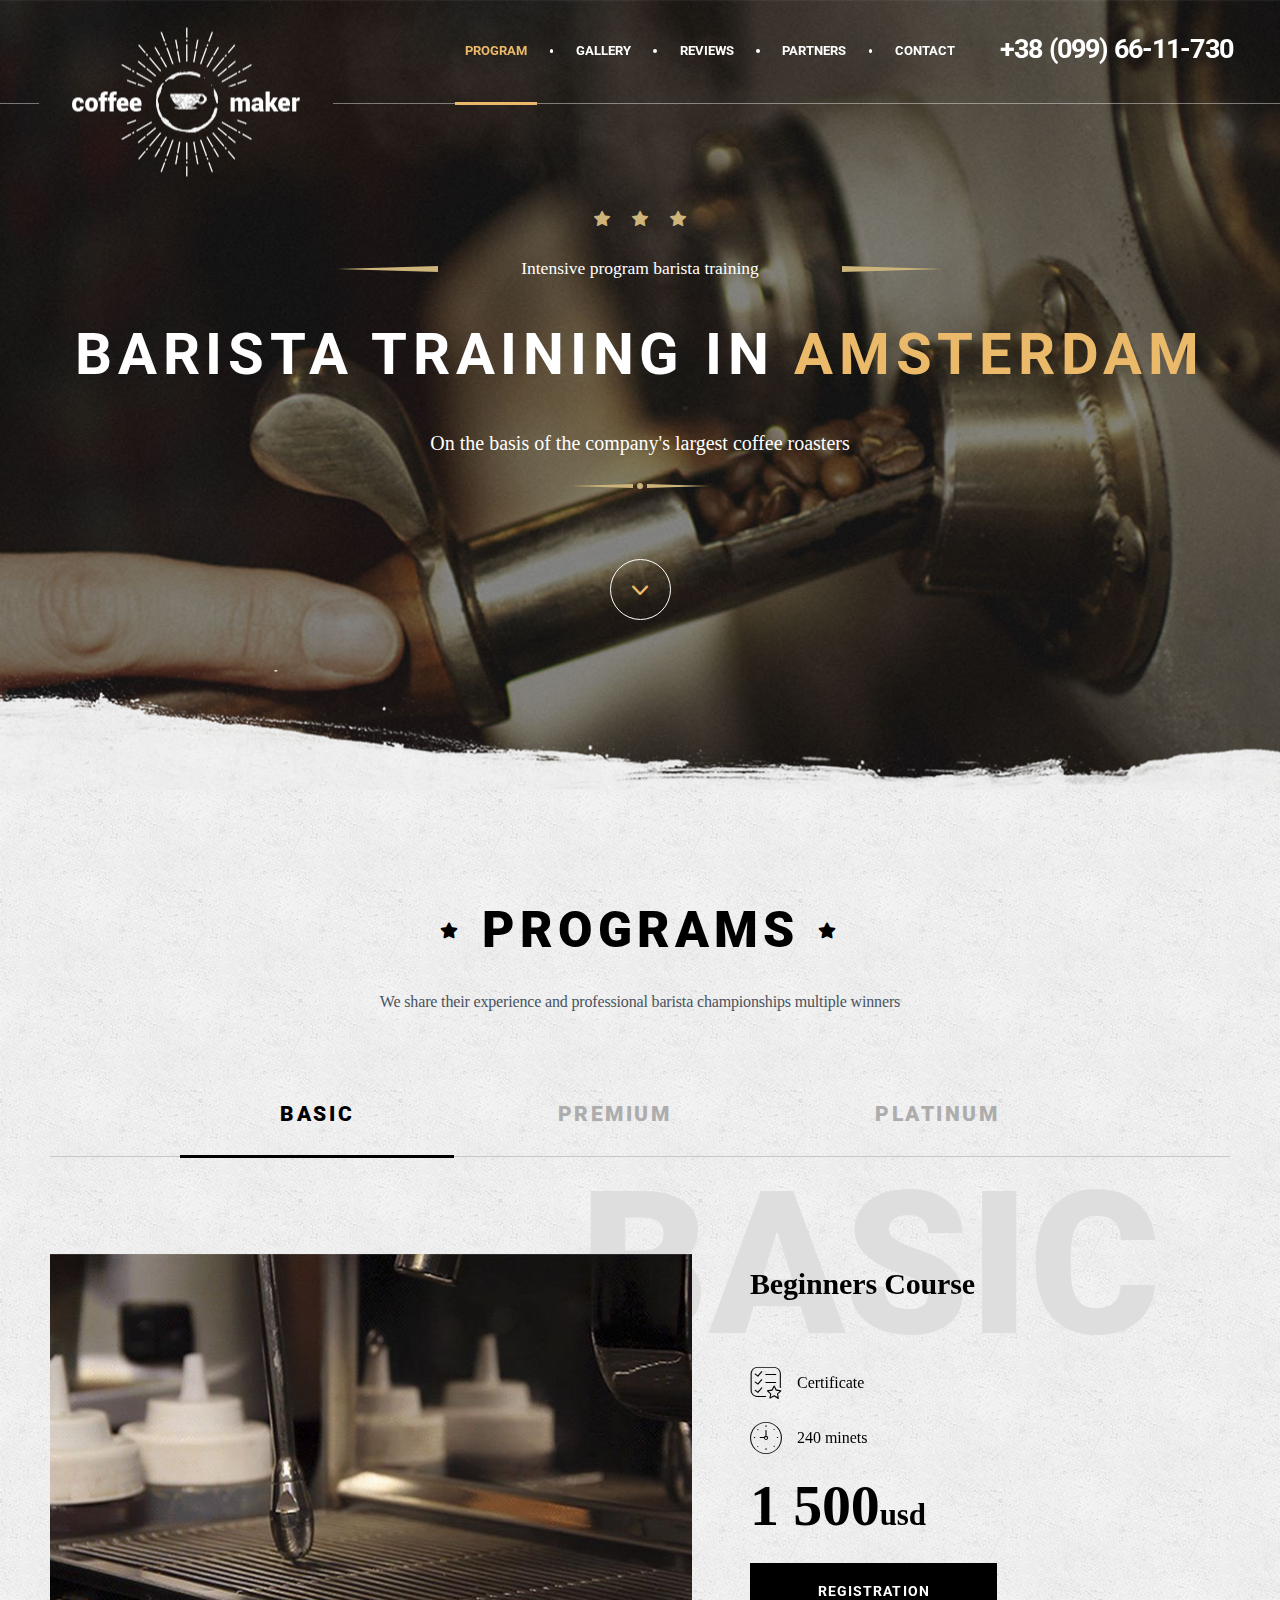
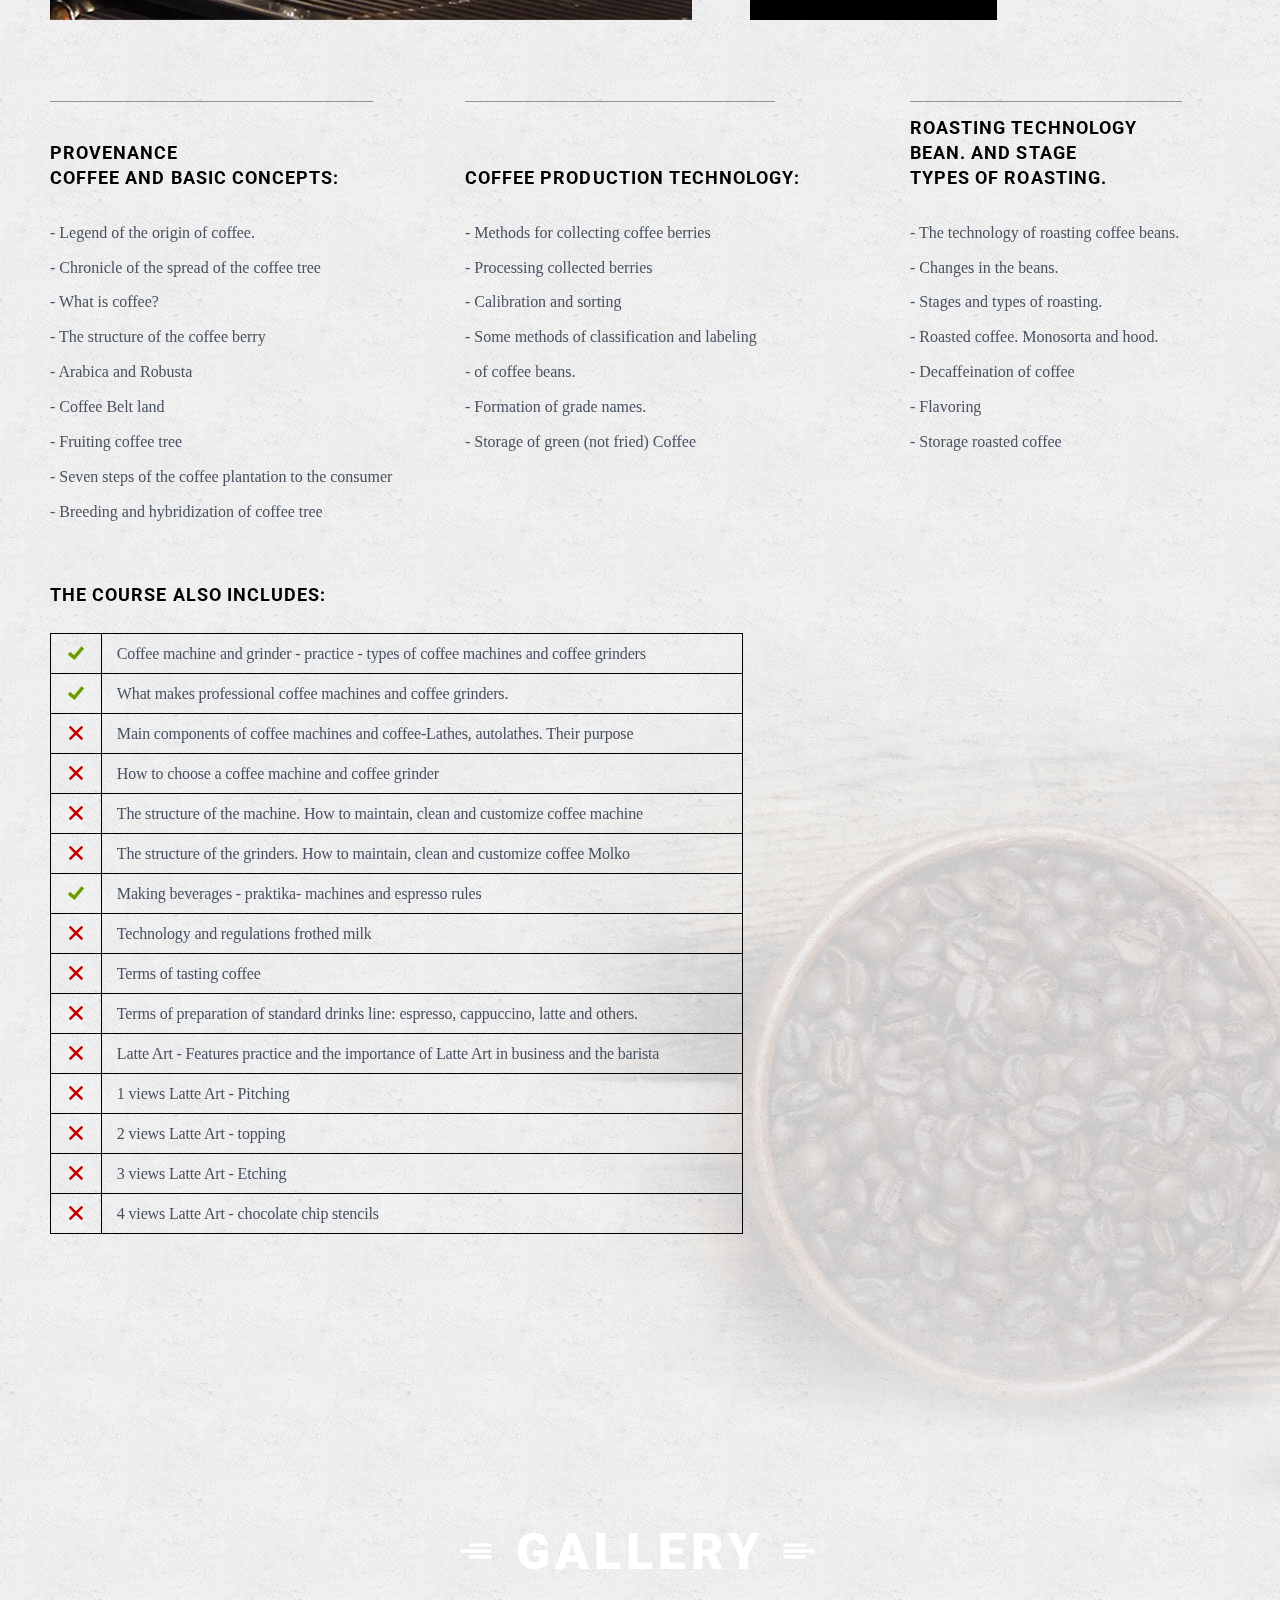
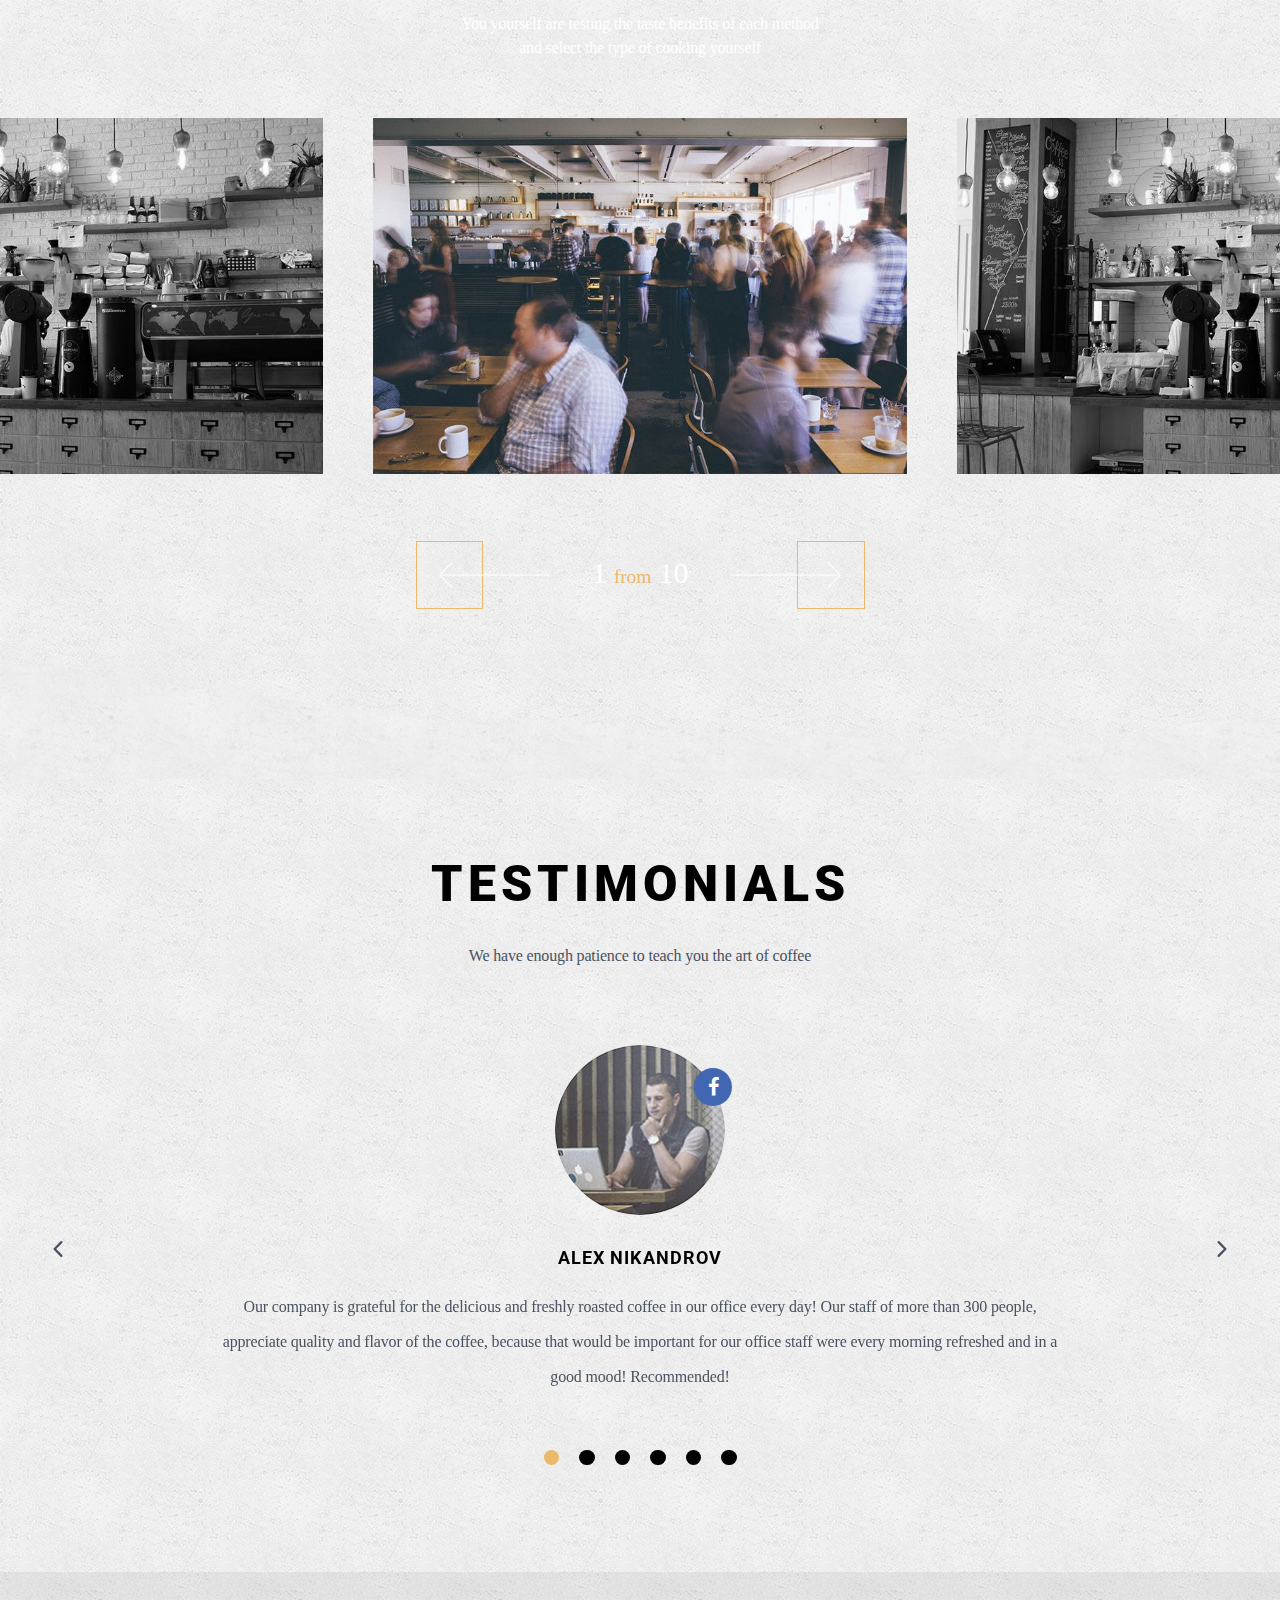
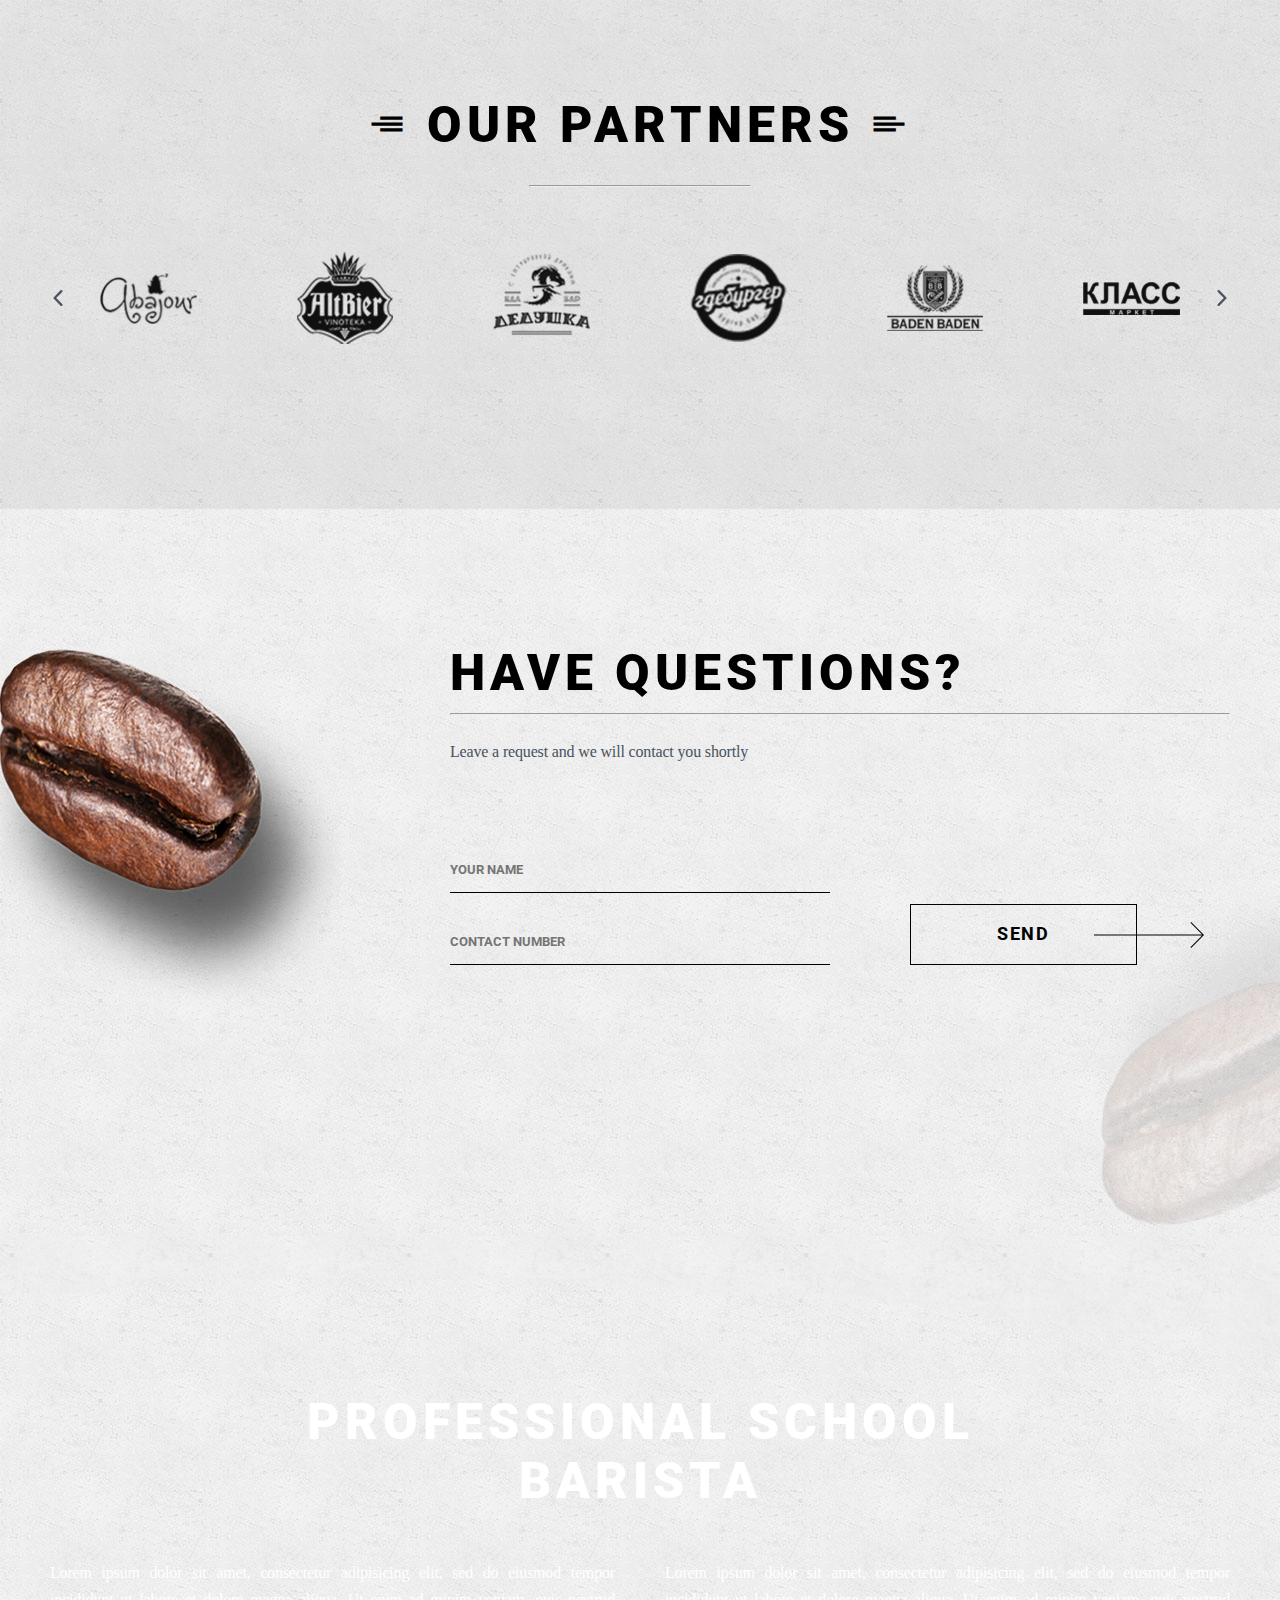
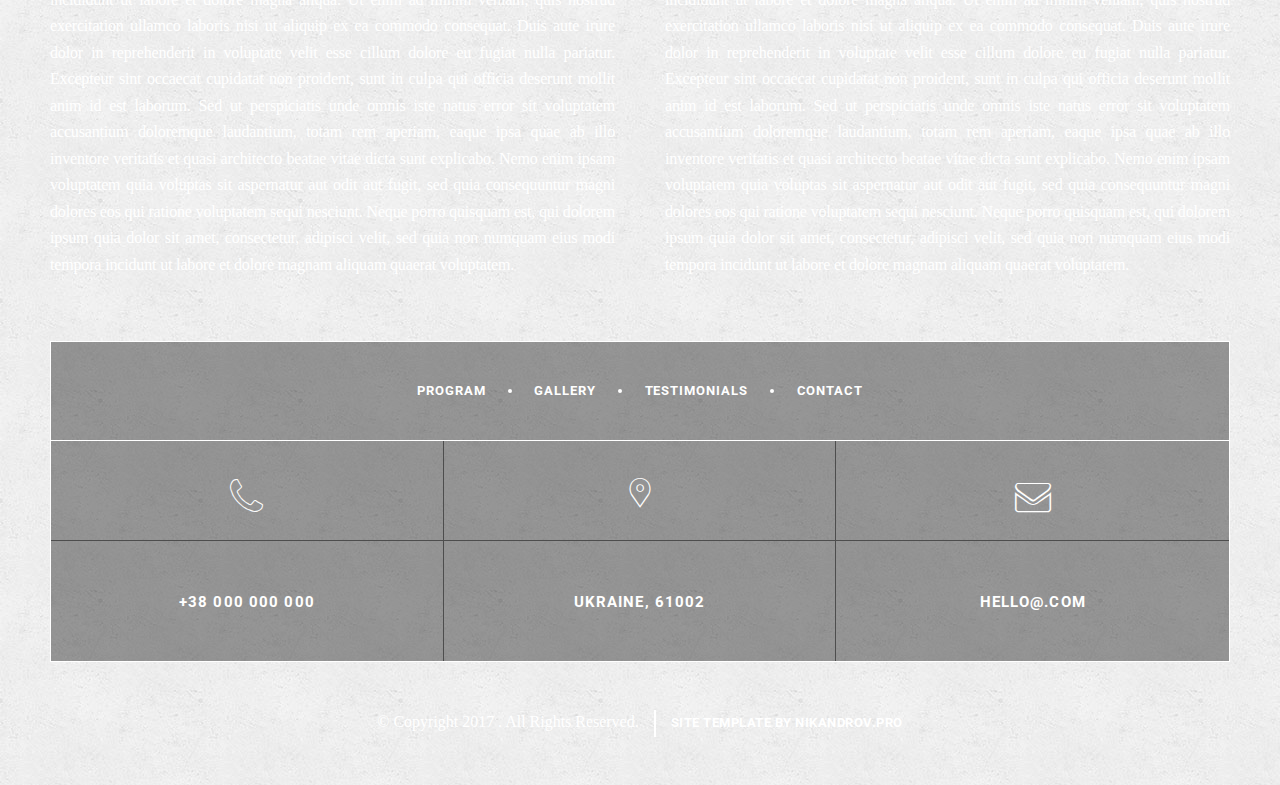
==== commit 6a35b937: "update(index.html) add static resourses versions" ====
--- a/index.html
+++ b/index.html
@@ -6,8 +6,8 @@
 	<meta name="viewport" content="width=device-width, initial-scale=1">
 	<title>CoffeeMaker</title>
 	<link href="https://fonts.googleapis.com/css?family=Roboto:300,400,500,700,900" rel="stylesheet"> 
-	<link rel="stylesheet" href="css/libs.min.css">
-	<link rel="stylesheet" href="css/style.min.css">
+	<link rel="stylesheet" href="css/libs.min.css?ver=1.0.0">
+	<link rel="stylesheet" href="css/style.min.css?ver=1.0.0">
 </head>
 
 <body class="site site--bg">
@@ -732,7 +732,7 @@
 
 	</div>
 
-	<script src="js/libs.min.js"></script>
-	<script src="js/common.min.js"></script>
+	<script src="js/libs.min.js?ver=1.0.0"></script>
+	<script src="js/common.min.js?ver=1.0.0"></script>
 </body>
 </html>--- a/css/style.min.css
+++ b/css/style.min.css
@@ -1 +1 @@
-@font-face{font-family:icons;src:url(../font/icons.eot?3797342);src:url(../font/icons.eot?3797342#iefix) format("embedded-opentype"),url(../font/icons.woff2?3797342) format("woff2"),url(../font/icons.woff?3797342) format("woff"),url(../font/icons.ttf?3797342) format("truetype"),url(../font/icons.svg?3797342#icons) format("svg");font-weight:400;font-style:normal}[class*=" icon-"]:before,[class^=icon-]:before{font-family:icons;font-style:normal;font-weight:400;speak:none;display:inline-block;text-decoration:inherit;width:1em;margin-right:.2em;text-align:center;font-variant:normal;text-transform:none;line-height:1em;margin-left:.2em;-webkit-font-smoothing:antialiased;-moz-osx-font-smoothing:grayscale}.icon-star:before{content:"\e800"}.icon-arrow-down:before{content:"\e801"}.icon-arrow-left:before{content:"\e802"}.icon-arrow-right:before{content:"\e803"}.icon-check:before{content:"\e804"}.icon-close:before{content:"\e805"}.icon-marker:before{content:"\e806"}.icon-envelope:before{content:"\e807"}.icon-phone:before{content:"\e808"}.icon-certificate:before{content:"\e809"}.icon-clock:before{content:"\e810"}.icon-align-left:before{content:"\e811"}.icon-align-right:before{content:"\e812"}.icon-facebook:before{content:"\f09a"}body,html{margin:0;padding:0}html{box-sizing:border-box;font-size:10px}*,:after,:before{box-sizing:inherit}body{background-color:#fff;color:#485260;font-family:Georgia,serif;font-size:1.6rem;letter-spacing:-.01em;line-height:1.5em}img{display:block;max-width:100%}small{font-size:.8em}a{color:inherit}a:hover{color:#eab96a}p{margin:2.5rem 0}ol,ul{list-style:none;margin:0;padding:0}li{letter-spacing:-.001em;line-height:2.185em}table{border:1px solid #000;border-collapse:separate;border-spacing:0;border-width:1px 0 0 1px;margin:2.5rem 0;width:100%}td,th{border:1px solid #000;border-width:0 1px 1px 0;padding:.75rem 1.5rem;text-align:left}h1,h2,h3,h4{line-height:1.42857em}h1,h2,h3,h4,h5,h6{color:#000;font-family:Roboto,sans-serif;font-weight:700;text-transform:uppercase}h5,h6{letter-spacing:.06em;margin:2.5rem 0}.h1,h1{font-size:3.5rem;letter-spacing:.1em;line-height:.86957em;margin:.852174em 0}@media (min-width:768px){.h1,h1{font-size:5.75rem}}.h2,h2{font-size:3rem;font-weight:900;letter-spacing:.1em;line-height:1em}@media (min-width:768px){.h2,h2{font-size:5rem}}.h3,h3{font-size:3.7rem}.h3,.h4,h3,h4{line-height:1.66667em}.h4,h4{font-size:3rem}.h5,h5{font-size:2rem}.h5,.h6,h5,h6{line-height:1.42857em}.h6,h6{font-size:1.75rem}input[type=email],input[type=password],input[type=tel],input[type=text],input[type=url]{background-color:transparent;border:none;border-bottom:1px solid #000;color:#000;font-family:Roboto,sans-serif;font-size:.8em;font-weight:700;line-height:1em;padding:1.2em 0;text-transform:uppercase;width:100%}.color-primary{color:#eab96a}.color-decor{color:#cdb47b}.text-center{text-align:center}.text-justify{text-align:justify}.text-uppercase{text-transform:uppercase}.site__wrapper{overflow:hidden}.site__width{max-width:100%;padding-left:2rem;padding-right:2rem;width:auto}@media (min-width:768px){.site__width{margin-left:auto;margin-right:auto;max-width:95%;padding-left:0;padding-right:0;width:1180px}}@media (min-width:768px){.site__width--fullwidth{max-width:100%;width:100%}}.site--bg{background-image:url(../img/main-bg.jpg);background-repeat:repeat;background-size:200px 200px}@media (-webkit-min-device-pixel-ratio:1.5),(min-resolution:1.5dppx),(min-resolution:144dpi){.site--bg{background-image:url(../img/main-bg-x2.jpg)}}.header{padding-bottom:2.5rem;padding-top:2.5rem;overflow:hidden}@media (min-width:768px){.header{padding:0}}.header__navigation{-webkit-box-align:center;-ms-flex-align:center;align-items:center;display:-webkit-box;display:-ms-flexbox;display:flex;-webkit-box-orient:vertical;-webkit-box-direction:reverse;-ms-flex-direction:column-reverse;flex-direction:column-reverse;position:relative;transition:background-color .3s,padding .3s;width:100%;z-index:20}@media (min-width:768px){.header__navigation.affix{background-color:#000;border-bottom:1px solid hsla(0,0%,100%,.42);padding-bottom:1rem;padding-top:1rem}}@media (min-width:768px){.header__navigation{-webkit-box-orient:horizontal;-webkit-box-direction:normal;-ms-flex-direction:row;flex-direction:row;left:0;padding:2.8rem 4.7rem;position:fixed;top:0}}.header__logo{margin:2rem 0 0}@media (min-width:768px){.header__logo{margin:0}}.header__menu{position:relative}@media (min-width:768px){.header__menu{margin-left:4rem;-webkit-box-ordinal-group:2;-ms-flex-order:1;order:1}}@media (min-width:1200px){.header__menu{margin-left:auto;-webkit-box-ordinal-group:1;-ms-flex-order:0;order:0}}.header__info{margin-right:auto}@media (min-width:768px){.header__info{margin-left:auto;margin-right:0}}@media (min-width:1200px){.header__info{margin-left:4.5rem}}@media (min-width:1400px){.header__info{margin-left:12.5rem}}.header__info-phone{color:#fff;cursor:default;font-family:Roboto,sans-serif;font-size:1.8rem;font-weight:700;letter-spacing:-.031em;text-decoration:none}.header__info-phone:hover{color:#fff}@media (min-width:768px){.header__info-phone:before{display:none}}@media (min-width:768px){.header__info-phone{font-size:2.7rem}}.header__media{margin-top:auto;text-align:center}@media (min-width:768px){.header__media{margin-top:0}}.header__title--media{color:#fff}.header__subtitle{color:inherit;font-family:Georgia,serif;font-weight:400;letter-spacing:0;text-transform:none}.header__subtitle--top{display:none}@media (min-width:360px){.header__subtitle--top{display:block}}.header__buttons{margin-top:auto;text-align:center;padding-bottom:4rem;position:relative}@media (min-width:768px){.header__buttons{display:block;margin-top:7rem;padding-bottom:0}}.header--image{-webkit-box-align:center;-ms-flex-align:center;align-items:center;background-image:url(../img/header-bg.jpg);background-position:50% 50%;background-repeat:no-repeat;background-size:cover;color:#fff;display:-webkit-box;display:-ms-flexbox;display:flex;-webkit-box-orient:vertical;-webkit-box-direction:normal;-ms-flex-direction:column;flex-direction:column;-webkit-box-pack:center;-ms-flex-pack:center;justify-content:center;min-height:100vh;position:relative}.header--image:before{bottom:-2rem;background-image:url(../img/header-bg-mask.png);background-position:top;background-size:cover;content:"";height:140px;left:0;position:absolute;width:100%}@media (-webkit-min-device-pixel-ratio:1.5),(min-resolution:1.5dppx),(min-resolution:144dpi){.header--image:before{background-image:url(../img/header-bg-mask-x2.png)}}@media (min-width:768px){.header--image{background-attachment:fixed;display:block;min-height:1px;padding:18.2rem 0 17rem}}@media (-webkit-min-device-pixel-ratio:1.5),(min-resolution:1.5dppx),(min-resolution:144dpi){.header--image{background-image:url(../img/header-bg-x2.jpg)}}.logo__link{display:block}@media (min-width:768px){.logo__link--bordered.affix{-webkit-transform:translateY(0);transform:translateY(0)}}@media (min-width:768px){.logo__link--bordered{-webkit-transform:translateY(-50%);transform:translateY(-50%)}}.logo__img{max-height:7rem;max-width:10rem;transition:max-height .3s}@media (min-width:768px){.logo__img.affix{max-height:7rem}}@media (min-width:768px){.logo__img{max-height:14.9rem;max-width:23rem}}.logo--bordered{position:relative}.logo--bordered:after,.logo--bordered:before{background-color:hsla(0,0%,100%,.42);content:"";display:block;height:1px;position:absolute;top:50%;width:1000rem}@media (min-width:768px){.logo--bordered:after,.logo--bordered:before{top:100%}}.logo--bordered:before{margin-right:3.3rem;right:100%}.logo--bordered:after{left:100%;margin-left:3.3rem}@media (min-width:768px){.logo--bordered.affix{max-height:none;position:static}.logo--bordered.affix:after,.logo--bordered.affix:before{display:none}}@media (min-width:768px){.logo--bordered{margin-left:2.5rem;max-height:1px;position:absolute;top:100%}}.menu{list-style:none;margin:0;padding:0}.menu__wrapper--header{display:table;height:100%;width:100%}.menu__item--header{-webkit-box-align:center;-ms-flex-align:center;align-items:center;display:-webkit-box;display:-ms-flexbox;display:flex;padding-left:0;padding-right:0;position:relative}@media (min-width:1200px){.menu__item--header+.menu__item--header{margin-left:1em}}@media (min-width:1200px) and (min-width:1400px){.menu__item--header+.menu__item--header{margin-left:2.4em}}@media (min-width:1200px){.menu__item--header+.menu__item--header:before{background-color:#fff;border-radius:.3em;content:"";display:block;-ms-flex-negative:0;flex-shrink:0;height:.3em;margin-right:1em;width:.3em}}@media (min-width:1200px) and (min-width:1400px){.menu__item--header+.menu__item--header:before{margin-right:1.4em}}.menu__item--footer{-webkit-box-align:center;-ms-flex-align:center;align-items:center;display:-webkit-box;display:-ms-flexbox;display:flex;padding-left:0;padding-right:0;position:relative}@media (min-width:1200px){.menu__item--footer+.menu__item--footer{margin-left:1em}}@media (min-width:1200px) and (min-width:1400px){.menu__item--footer+.menu__item--footer{margin-left:2.4em}}@media (min-width:1200px){.menu__item--footer+.menu__item--footer:before{background-color:#fff;border-radius:.3em;content:"";display:block;-ms-flex-negative:0;flex-shrink:0;height:.3em;margin-right:1em;width:.3em}}@media (min-width:1200px) and (min-width:1400px){.menu__item--footer+.menu__item--footer:before{margin-right:1.4em}}.menu__link{text-decoration:none;transition:color .3s}.menu__link--header{color:inherit;display:block;padding:.9rem 1rem 1rem;text-align:center;text-transform:uppercase;width:100%}@media (min-width:1200px){.menu__link--header{position:relative}.menu__link--header:before{background-color:#eab96a;content:"";display:block;height:3px;left:0;opacity:0;position:absolute;top:100%;margin-top:2.8rem;transition:opacity .3s;width:100%}.affix .menu__link--header:before{height:0}}.menu__link--header.menu__link--active:before,.menu__link--header:hover:before{opacity:1}.menu__link--footer{color:inherit;display:block;letter-spacing:.075em;padding:.9rem 1rem 1rem;text-align:center;text-transform:uppercase;width:100%}.menu__link--active{color:#eab96a}.menu--horizontal{display:-webkit-box;display:-ms-flexbox;display:flex}.menu--header{color:inherit;display:table-cell;font-family:Roboto,sans-serif;font-weight:700;vertical-align:middle;width:100%}@media (min-width:1200px){.menu--header{display:-webkit-box;display:-ms-flexbox;display:flex;font-size:1.25rem;margin-left:-1rem;margin-right:-1rem;max-width:none;overflow:visible;width:auto}}.menu--footer{color:inherit;display:block;font-family:Roboto,sans-serif;font-size:1.25rem;font-weight:700;height:100%;overflow-y:auto}@media (min-width:1200px){.menu--footer{display:-webkit-box;display:-ms-flexbox;display:flex;height:auto;-webkit-box-pack:center;-ms-flex-pack:center;justify-content:center;overflow:visible}}.menu-toggle{background-color:#eab96a;border-radius:4em;color:#fff;display:block;font-size:1rem;height:4em;position:relative;width:4em;transition:.3s ease-in-out;z-index:15}.menu-toggle__bar{display:block;position:absolute;height:.2em;width:1.4em;background:#fff;border-radius:2px;opacity:1;left:1.3em;-webkit-transform:rotate(0deg);transform:rotate(0deg);transition:.25s ease-in-out}.menu-toggle__bar:first-child{top:1.4em}.menu-toggle__bar:nth-child(2),.menu-toggle__bar:nth-child(3){top:1.9em}.menu-toggle__bar:nth-child(4){top:2.4em}.toggle-input:checked+.menu-toggle .menu-toggle__bar:first-child{top:1.8em;width:0;left:50%}.toggle-input:checked+.menu-toggle .menu-toggle__bar:nth-child(2){-webkit-transform:rotate(45deg);transform:rotate(45deg)}.toggle-input:checked+.menu-toggle .menu-toggle__bar:nth-child(3){-webkit-transform:rotate(-45deg);transform:rotate(-45deg)}.toggle-input:checked+.menu-toggle .menu-toggle__bar:nth-child(4){top:1.8em;width:0;left:50%}.footer__title{line-height:1.17em;margin:0 0 5rem;text-align:center}.footer__title--image{color:inherit}.footer__desc{line-height:1.6559375em}.footer__desc-article{margin:0 0 2.5rem}.footer__navigation{background-color:rgba(0,0,0,.38);border:1px solid #fff;margin-top:3.8rem}.footer__menu{padding-bottom:2.6rem;padding-top:2.6rem}.footer__contacts{border-top:1px solid #fff}.footer__copy{-webkit-box-align:center;-ms-flex-align:center;align-items:center;display:-webkit-box;display:-ms-flexbox;display:flex;-webkit-box-pack:center;-ms-flex-pack:center;justify-content:center;letter-spacing:-.001em;padding-bottom:2.3rem;padding-top:2.3rem;text-align:center}.footer__copy-info{display:block;font-family:Roboto,sans-serif;font-size:1.25rem;font-weight:700;letter-spacing:.04em;text-transform:uppercase}@media (min-width:768px){.footer__copy-info{display:inline-block}}.footer__copy-info-link{text-decoration:none;transition:color .3s}.footer__copy-divider{background-color:#fff;display:block;height:2px;margin:1.5rem AUTO;vertical-align:top;width:2.7rem}@media (min-width:768px){.footer__copy-divider{display:inline-block;height:2.7rem;margin:0 1.5rem;width:2px}}.footer--image{background-image:url(../img/footer-bg.jpg);background-position:50% 50%;background-repeat:no-repeat;background-size:cover;color:#fff;padding:13.7rem 0 0;position:relative}.footer--image:before{top:-2rem;background-image:url(../img/footer-bg-mask.png);background-position:top;background-size:cover;content:"";height:140px;left:0;position:absolute;width:100%}@media (-webkit-min-device-pixel-ratio:1.5),(min-resolution:1.5dppx),(min-resolution:144dpi){.footer--image:before{background-image:url(../img/footer-bg-mask-x2.png)}}@media (min-width:768px){.footer--image{background-attachment:fixed}}@media (-webkit-min-device-pixel-ratio:1.5),(min-resolution:1.5dppx),(min-resolution:144dpi){.footer--image{background-image:url(../img/footer-bg-x2.jpg)}}.page-block{padding:5rem 0;position:relative}@media (min-width:768px){.page-block{padding:10rem 0}}.page-block__title{text-align:center;margin-top:0;margin-bottom:.7em}.page-block__title:after,.page-block__title:before{content:"\e800";display:inline-block;font-family:icons;font-size:1.6rem;vertical-align:top}.page-block__title:before{margin-right:2rem}.page-block__title:after{margin-left:2rem}.page-block__title--no-decor:after,.page-block__title--no-decor:before{display:none}.page-block__title--align-left{text-align:left}.page-block__title--gallery{color:inherit}.page-block__title--gallery:after,.page-block__title--gallery:before{font-size:3rem}.page-block__title--gallery:before{content:"\e812"}.page-block__title--gallery:after{content:"\e811"}.page-block__title--partners:after,.page-block__title--partners:before{font-size:3rem}.page-block__title--partners:before{content:"\e812"}.page-block__title--partners:after{content:"\e811"}.page-block__subtitle{text-align:center}@media (min-width:768px){.page-block__subtitle{margin-bottom:3.6em}}.page-block__subtitle--align-left{text-align:left}.page-block__thumbnail-img--contact{display:none}@media (min-width:768px){.page-block__thumbnail-img--contact{display:block;margin-left:-7rem}}.page-block__parallax-img{display:none;position:absolute;z-index:2}@media (min-width:1400px){.page-block__parallax-img{display:block}}.page-block__parallax-img--programs-img-1{max-width:24.7rem;right:9.4rem;top:-20.4rem}.page-block__parallax-img--programs-img-2{max-width:17.2rem;left:-3.8rem;top:18rem}.page-block__parallax-img--programs-img-3{max-width:19.4rem;right:-8.6rem;top:31%}.page-block__parallax-img--gallery-img-1{max-width:16.8rem;left:4.9rem;top:-5.7rem}.page-block__parallax-img--testi-img-1{max-width:22.6rem;right:3.4rem;top:-16.7rem}.page-block__parallax-img--contact-img-1{left:-6.7rem;max-width:72.45rem;top:-9.2rem}.page-block--programs{position:relative;z-index:1}.page-block--programs:before{background-image:url(../img/programs-img.png);background-repeat:none;background-size:cover;bottom:0;content:"";display:block;height:96.05rem;margin-bottom:-18.5rem;opacity:.16;position:absolute;right:-8rem;width:88.35rem;z-index:-1}@media (-webkit-min-device-pixel-ratio:1.5),(min-resolution:1.5dppx),(min-resolution:144dpi){.page-block--programs:before{background-image:url(../img/programs-img-x2.png)}}@media (min-width:768px){.page-block--programs{padding-bottom:11rem;padding-top:11.5rem}}.page-block--gallery{background-image:url(../img/gallery-bg.jpg);background-repeat:none;background-size:cover;color:#fff;padding:10rem 0;position:relative}.page-block--gallery:before{bottom:-2rem;background-image:url(../img/header-bg-mask.png);background-position:top;background-size:cover;content:"";height:140px;left:0;position:absolute;width:100%}@media (-webkit-min-device-pixel-ratio:1.5),(min-resolution:1.5dppx),(min-resolution:144dpi){.page-block--gallery:before{background-image:url(../img/header-bg-mask-x2.png)}}.page-block--gallery:after{top:-2rem;background-image:url(../img/footer-bg-mask.png);background-position:top;background-size:cover;content:"";height:140px;left:0;position:absolute;width:100%}@media (-webkit-min-device-pixel-ratio:1.5),(min-resolution:1.5dppx),(min-resolution:144dpi){.page-block--gallery:after{background-image:url(../img/footer-bg-mask-x2.png)}}@media (min-width:768px){.page-block--gallery{background-attachment:fixed;padding:13.3rem 0 15rem}}@media (-webkit-min-device-pixel-ratio:1.5),(min-resolution:1.5dppx),(min-resolution:144dpi){.page-block--gallery{background-image:url(../img/gallery-bg-x2.jpg)}}.page-block--partners{background-color:rgba(0,0,0,.05)}@media (min-width:768px){.page-block--partners{padding-top:12.8rem}}.page-block--contact{position:relative;z-index:1}.page-block--contact:before{background-image:url(../img/contact-img.png);background-repeat:none;background-size:cover;bottom:3rem;content:"";display:block;height:36.05rem;opacity:.12;position:absolute;right:-16rem;-webkit-transform:rotate(180deg) scaleX(-1);transform:rotate(180deg) scaleX(-1);-webkit-filter:FlipH;filter:FlipH;width:35.8rem;z-index:-1}@media (-webkit-min-device-pixel-ratio:1.5),(min-resolution:1.5dppx),(min-resolution:144dpi){.page-block--contact:before{background-image:url(../img/contact-img@2x.png)}}@media (min-width:768px){.page-block--contact{padding-bottom:25rem;padding-top:13.9rem}}.feature-tabs__tab{color:#adadad;display:block;font-family:Roboto,sans-serif;font-weight:900;letter-spacing:.12em;padding:1em 2em;position:relative;text-decoration:none;text-transform:uppercase;transition:color .3s}.feature-tabs__tab:after{background-color:#000;bottom:-2px;content:"";display:none;height:3px;left:0;position:absolute;width:100%}.feature-tabs__tab:hover{color:#000}@media (min-width:992px){.feature-tabs__tab{font-size:2.1rem;padding:1.428571em 4.761905em}}@media (min-width:768px){.feature-tabs__tab{display:inline-block}}.feature-tabs__tab--active{color:#000}.feature-tabs__tab--active:after{display:block}.feature-tabs__tab-list{text-align:center}@media (min-width:768px){.feature-tabs__tab-list{border-bottom:1px solid #c7c7c7}}.feature-tabs__content{padding-bottom:2.5rem;padding-top:2.5rem}@media (min-width:768px){.feature-tabs__content{padding-top:9.7rem}}.program{position:relative}@media (min-width:768px){.program__thumbnail{height:100%;padding-right:3.8rem}}.program__thumbnail-img{background-color:gray;background-position:50% 50%;background-repeat:no-repeat;background-size:cover;padding-top:75%}@media (min-width:768px){.program__thumbnail-img{height:100%;min-height:30rem;padding-top:0}}.program__thumbnail-img--basic{background-image:url(../img/program-img-1.jpg)}@media (-webkit-min-device-pixel-ratio:1.5),(min-resolution:1.5dppx),(min-resolution:144dpi){.program__thumbnail-img--basic{background-image:url(../img/program-img-1-x2.jpg)}}.program__title{font-family:Georgia,serif;line-height:1.666667em;text-transform:none}@media (min-width:768px){.program__title{margin-bottom:5.7rem;margin-top:.5rem}}.program__bg-title{color:#dedede;display:none;font-size:20rem;font-weight:900;line-height:.22em;margin:-1.1rem 7rem 0 0;position:absolute;right:0;top:0;z-index:-1}@media (min-width:768px){.program__bg-title{display:block}}.program__options{color:#000;letter-spacing:-.001;list-style:none;margin:0;padding:0}.program__options-item{-webkit-box-align:center;-ms-flex-align:center;align-items:center;display:-webkit-box;display:-ms-flexbox;display:flex}.program__options-item+.program__options-item{margin-top:2rem}.program__options-item:before{font-size:3.2rem;margin-left:0;margin-right:1.5rem}.program__price{color:#000;font-size:5.8rem;font-weight:700;margin-top:3.8rem}.program__price-currency{font-size:3.1rem}.program__button{margin-top:1.8rem}.program__list-title{-webkit-box-align:end;-ms-flex-align:end;align-items:flex-end;display:-webkit-box;display:-ms-flexbox;display:flex;margin-top:0;min-height:1px}@media (min-width:768px){.program__list-title{min-height:5.142857em}}.program__list-wrapper{margin-top:2.5rem;padding-top:2.5rem;position:relative}.program__list-wrapper:before{border-top:1px solid #949494;content:"";display:block;height:1px;left:0;position:absolute;top:0;width:85%}@media (min-width:768px){.program__list-wrapper{margin-top:8.1rem;padding-top:0}}@media (min-width:992px){.program__table{max-width:69.3rem}}@media (min-width:992px){.program__table-title{margin-top:5.3rem}}.program__table-icon{color:#c20000;font-size:1.4rem;padding:.3rem 1.7rem;text-align:center;width:5rem}.program__table-icon:before{content:"\e805";font-family:icons}.program__table-icon--check{color:#6a9c00;font-size:1.6rem}.program__table-icon--check:before{content:"\e804"}.contacts{text-align:center}.contacts__top{display:none}@media (min-width:768px){.contacts__top{display:block}}.contacts__data{border-top:1px solid #4d4d4d}.contacts__item{font-family:Roboto,sans-serif;font-size:1.5rem;font-weight:700;letter-spacing:.075em;padding-bottom:4.7rem;padding-top:4.9rem;text-transform:uppercase}.contacts__item--border-right{border-bottom:1px solid #4d4d4d}@media (min-width:768px){.contacts__item--border-right{border-bottom:none;border-right:1px solid #4d4d4d}}.contacts__item-title{padding-bottom:2.3rem;padding-top:3.8rem}.contacts__item-title--border-right{border-right:1px solid #4d4d4d}.contacts__item-icon{font-size:3rem}.contacts__item-icon--phone{font-size:3.3rem}.contacts__item-icon--envelope{font-size:3.6rem}.contacts__item-link{text-decoration:none;transition:color .3s}.contacts__item-link:before{font-size:2.5rem;display:block;margin:0 auto 2rem;vertical-align:middle}@media (min-width:768px){.contacts__item-link:before{display:none}}.columns{-webkit-box-align:start;-ms-flex-align:start;align-items:flex-start;display:-webkit-box;display:-ms-flexbox;display:flex;-webkit-box-orient:horizontal;-webkit-box-direction:normal;-ms-flex-direction:row;flex-direction:row;-ms-flex-wrap:wrap;flex-wrap:wrap;-webkit-box-pack:center;-ms-flex-pack:center;justify-content:center;margin-left:-1rem;margin-right:-1rem}.columns__column{box-sizing:border-box;min-height:1px;padding-left:1rem;padding-right:1rem;width:100%}.columns__column--1-2{-webkit-box-flex:0;-ms-flex:0 0 50%;flex:0 0 50%;max-width:50%}@media (min-width:768px){.columns__column--sm-1-2{-webkit-box-flex:0;-ms-flex:0 0 50%;flex:0 0 50%;max-width:50%}}@media (min-width:768px){.columns__column--sm-2-3{-webkit-box-flex:0;-ms-flex:0 0 66.666667%;flex:0 0 66.666667%;max-width:0 0 66.666667%}}@media (min-width:768px){.columns__column--sm-1-3{-webkit-box-flex:0;-ms-flex:0 0 33.33333%;flex:0 0 33.33333%;max-width:33.33333%}}@media (min-width:768px){.columns__column--sm-5-12{-webkit-box-flex:0;-ms-flex:0 0 41.666667%;flex:0 0 41.666667%;max-width:41.666667%}}@media (min-width:768px){.columns__column--sm-7-12{-webkit-box-flex:0;-ms-flex:0 0 58.333333%;flex:0 0 58.333333%;max-width:58.333333%}}@media (min-width:768px){.columns__column--left-gap-25{padding-left:2.5rem}}@media (min-width:768px){.columns__column--right-gap-25{padding-right:2.5rem}}@media (min-width:992px){.columns__column--left-gap-70{padding-left:7rem}}.columns--no-margins{margin-left:0;margin-right:0}.columns--align-stretch{-webkit-box-align:stretch;-ms-flex-align:stretch;align-items:stretch}.columns--align-bottom{-webkit-box-align:end;-ms-flex-align:end;align-items:flex-end}.button{background-color:#000;border:1px solid #000;color:#fff;cursor:pointer;display:inline-block;font-family:Roboto,sans-serif;font-size:1.4rem;font-weight:700;letter-spacing:.08em;line-height:1em;padding:1.464286em 4.75em;text-decoration:none;text-transform:uppercase;transition:background-color .3s,color .3s;vertical-align:top}.button--inverse,.button:hover{background-color:transparent;color:#000}.button--inverse:hover{background-color:#000;color:#fff}.button--submit{background-color:transparent;color:#000;font-size:1.75rem;padding:1.18em 4.942857em;position:relative}.button--submit:before{background-image:url("data:image/svg+xml;charset=utf-8,%3Csvg xmlns='http://www.w3.org/2000/svg' width='218.469' height='50.938' viewBox='0 0 218.469 50.938'%3E%3Cpath d='M193 50.925l-1.414-1.414 23.041-23.042H0v-2h214.627L191.586 1.427 193 .013l25.456 25.456z'/%3E%3C/svg%3E");background-position:50% 50%;background-repeat:no-repeat;background-size:100% auto;content:"";display:block;height:3rem;margin-left:-4.2rem;margin-top:-1.5rem;position:absolute;left:100%;top:50%;width:11rem;transition:margin .3s,opacity .3s}.button--submit:hover{background-color:#000;color:#fff}.button--submit:hover:before{margin-left:10rem;opacity:0}.scroll-button{border:1px solid #fff;border-radius:3.8125em;color:#eab96a;display:inline-block;text-align:center;text-decoration:none;transition:background-color .3s,color .3s;vertical-align:top;width:3.8125em;height:3.8125em}.scroll-button:before{line-height:3.8125em;margin:0;width:auto}.scroll-button:hover{background-color:#fff;color:#000}.scroll-button--header{font-size:1.2rem}@media (min-width:768px){.scroll-button--header{font-size:inherit}}.divider{background-color:currentColor;border-radius:.65rem;color:#cdb47b;display:block;height:.65rem;margin-left:auto;margin-right:auto;position:relative;width:.65rem}.divider:after,.divider:before{background-size:cover;border-style:solid;content:"";display:block;height:0;position:absolute;top:50%;-webkit-transform:translateY(-50%);transform:translateY(-50%);width:0}.divider:before{border-width:.275rem 6.25rem .275rem 0;border-color:transparent currentColor transparent transparent;margin-right:.4rem;right:100%}.divider:after{border-width:.275rem 0 .275rem 6.25rem;border-color:transparent transparent transparent currentColor;left:100%;margin-left:.4rem}.text-decor--long-angles{-webkit-box-align:center;-ms-flex-align:center;align-items:center;display:-webkit-box;display:-ms-flexbox;display:flex;-webkit-box-pack:center;-ms-flex-pack:center;justify-content:center}.text-decor--long-angles:after,.text-decor--long-angles:before{background-size:cover;border-style:solid;content:"";display:none;height:0;width:0}.text-decor--long-angles:before{border-width:.325rem 10.15rem .325rem 0;border-color:transparent #cdb47b transparent transparent;margin-right:8.3rem}.text-decor--long-angles:after{border-width:.325rem 0 .325rem 10.15rem;border-color:transparent transparent transparent #cdb47b;margin-left:8.3rem}@media (min-width:768px){.text-decor--long-angles:after,.text-decor--long-angles:before{display:block}}.toggle-input{display:none}.toggle-input__label{cursor:pointer}.toggle-input__label--menu{display:block;right:2rem;position:fixed;top:2rem}@media (min-width:768px){.toggle-input__label--menu{right:0;position:relative;top:0}}@media (min-width:1200px){.toggle-input__label--menu{display:none}}.toggle-input__block{display:none}.toggle-input:checked+.toggle-input__block,.toggle-input:checked+.toggle-input__label+.toggle-input__block,.toggle-input__block--active{display:block}.toggle-input__block--menu{background-color:rgba(0,0,0,.8);bottom:0;display:none;height:auto;left:0;overflow-y:auto;padding:3rem;position:fixed;right:0;top:0;z-index:10}@media (min-width:768px){.toggle-input__block--menu{overflow-y:visible;padding:10rem}}@media (min-width:1200px){.toggle-input__block--menu{background-color:transparent;display:block;padding:0;position:relative;z-index:0}}.toggle-input:checked+.toggle-input__block--menu,.toggle-input:checked+.toggle-input__label+.toggle-input__block--menu{display:block}@media (max-width:767px){.hidden__block--xs{display:none}}.swiper__button{cursor:pointer;display:block;position:absolute;top:50%;-webkit-transform:translateY(-50%);transform:translateY(-50%);z-index:1;transition:color .3s}.swiper__button:hover{color:#eab96a}.swiper__button:before{font-family:icons}.swiper__button--prev{left:0}.swiper__button--prev:before{content:"\e802"}.swiper__button--next{right:0}.swiper__button--next:before{content:"\e803"}.swiper__button--mobile-hidden{display:none}@media (min-width:768px){.swiper__button--mobile-hidden{display:block}}.swiper__button-nav{border:1px solid #eab96a;cursor:pointer;-ms-flex-negative:0;flex-shrink:0;font-size:0;height:4.75rem;line-height:4.75rem;position:relative;text-align:center;width:4.75rem}@media (min-width:479px){.swiper__button-nav{height:6.75rem;width:6.75rem}}.swiper__button-nav:before{color:#fff;display:inline-block;font-family:icons;font-size:1.6rem}@media (min-width:479px){.swiper__button-nav:before{background-position:50% 50%;background-repeat:no-repeat;background-size:100% auto;content:"";display:block;height:3rem;margin-top:-1.5rem;position:absolute;top:50%;width:11rem;transition:margin .3s}}.swiper__button-nav--prev{margin-right:1rem}.swiper__button-nav--prev:before{content:"\e802"}@media (min-width:479px){.swiper__button-nav--prev{margin-right:7rem}.swiper__button-nav--prev:before{background-image:url("data:image/svg+xml;charset=utf-8,%3Csvg xmlns='http://www.w3.org/2000/svg' width='219.469' height='50.938' viewBox='0 0 219.469 50.938'%3E%3Cpath d='M219.469 26.469H3.842l23.041 23.042-1.414 1.414L.013 25.469 25.469.013l1.414 1.414L3.842 24.469h215.627v2z' fill='%23fff'/%3E%3C/svg%3E");content:"";left:50%;margin-left:-1rem}.swiper__button-nav--prev:hover:before{margin-left:-2rem}}.swiper__button-nav--next{margin-left:1rem}.swiper__button-nav--next:before{content:"\e803"}@media (min-width:479px){.swiper__button-nav--next{margin-left:7rem}.swiper__button-nav--next:before{background-image:url("data:image/svg+xml;charset=utf-8,%3Csvg xmlns='http://www.w3.org/2000/svg' width='218.469' height='50.938' viewBox='0 0 218.469 50.938'%3E%3Cpath d='M193 50.925l-1.414-1.414 23.041-23.042H0v-2h214.627L191.586 1.427 193 .013l25.456 25.456z' fill='%23fff'/%3E%3C/svg%3E");content:"";margin-right:-1rem;right:50%}.swiper__button-nav--next:hover:before{margin-right:-2rem}}.swiper__wrapper--align-center{-webkit-box-align:center;-ms-flex-align:center;align-items:center}.swiper__slide--gallery,.swiper__slide--partner{box-sizing:border-box;padding-left:2.5rem;padding-right:2.5rem}@media (min-width:1200px){.swiper__slide--partner{padding-left:5rem;padding-right:5rem}}.swiper__slide-img--gallery{-webkit-filter:grayscale(100%);filter:grayscale(100%);-webkit-filter:gray;filter:gray;filter:url("data:image/svg+xml;utf8,<svg version='1.1' xmlns='http://www.w3.org/2000/svg' height='0'><filter id='greyscale'><feColorMatrix type='matrix' values='0.3333 0.3333 0.3333 0 0 0.3333 0.3333 0.3333 0 0 0.3333 0.3333 0.3333 0 0 0 0 0 1 0' /></filter></svg>#greyscale");transition:-webkit-filter .5s;transition:filter .5s;transition:filter .5s,-webkit-filter .5s}.swiper-slide-active .swiper__slide-img--gallery{-webkit-filter:none;filter:none}.swiper__fraction{font-size:3rem;line-height:-.01;min-width:14rem;text-align:center;width:auto}@media (min-width:479px){.swiper__fraction{min-width:17.4rem}}.swiper__fraction-divider{color:#eab96a;font-size:1.95rem}.swiper__navigation{-webkit-box-align:center;-ms-flex-align:center;align-items:center;display:-webkit-box;display:-ms-flexbox;display:flex;-webkit-box-pack:center;-ms-flex-pack:center;justify-content:center;padding-top:6.7rem;width:100%}.swiper__pagination{text-align:center;padding-top:5.4rem}.swiper__pagination-bullet{background-color:#000;height:1.55rem;opacity:1;width:1.55rem}.swiper-container-horizontal>.swiper-pagination-bullets .swiper__pagination-bullet.swiper__pagination-bullet{margin-left:1rem;margin-right:1rem}.swiper__pagination-bullet--active{background-color:#eab96a;opacity:1}@media (min-width:768px){.swiper--gallery{margin-left:-23.6rem;margin-right:-23.6rem}}.swiper--partners{padding-bottom:6.5rem;padding-top:6.5rem}.testi{text-align:center;padding-top:2rem}.testi__thumbnail{display:inline-block;height:17rem;position:relative;vertical-align:top;width:17rem}.testi__thumbnail-img{border-radius:17rem}.testi__title{margin-bottom:1.8rem;margin-top:3.1rem}.testi__content{letter-spacing:-.01em;line-height:2.1875em;max-width:85rem;margin:0 auto}.testi__social-link{background-color:#4267b2;border-radius:100%;color:#fff;display:block;font-size:2rem;height:3.8rem;right:0;line-height:3.8rem;margin-right:-.7rem;margin-top:2.3rem;position:absolute;text-align:center;text-decoration:none;top:0;transition:color .3s,background-color .3s;width:3.8rem}.testi__social-link:hover{background-color:#fff;color:#4267b2}.icons__item{margin-left:.6rem;margin-right:.6rem}.hr--partners{margin:0 auto;width:22.25rem}.hr--contact{margin-top:-2rem}+@font-face{font-family:icons;src:url(../font/icons.eot?3797342);src:url(../font/icons.eot?3797342#iefix) format("embedded-opentype"),url(../font/icons.woff2?3797342) format("woff2"),url(../font/icons.woff?3797342) format("woff"),url(../font/icons.ttf?3797342) format("truetype"),url(../font/icons.svg?3797342#icons) format("svg");font-weight:400;font-style:normal}[class*=" icon-"]:before,[class^=icon-]:before{font-family:icons;font-style:normal;font-weight:400;speak:none;display:inline-block;text-decoration:inherit;width:1em;margin-right:.2em;text-align:center;font-variant:normal;text-transform:none;line-height:1em;margin-left:.2em;-webkit-font-smoothing:antialiased;-moz-osx-font-smoothing:grayscale}.icon-star:before{content:"\e800"}.icon-arrow-down:before{content:"\e801"}.icon-arrow-left:before{content:"\e802"}.icon-arrow-right:before{content:"\e803"}.icon-check:before{content:"\e804"}.icon-close:before{content:"\e805"}.icon-marker:before{content:"\e806"}.icon-envelope:before{content:"\e807"}.icon-phone:before{content:"\e808"}.icon-certificate:before{content:"\e809"}.icon-clock:before{content:"\e810"}.icon-align-left:before{content:"\e811"}.icon-align-right:before{content:"\e812"}.icon-facebook:before{content:"\f09a"}body,html{margin:0;padding:0}html{box-sizing:border-box;font-size:10px}*,:after,:before{box-sizing:inherit}body{background-color:#fff;color:#485260;font-family:Georgia,serif;font-size:1.6rem;letter-spacing:-.01em;line-height:1.5em}img{display:block;height:auto;max-width:100%}small{font-size:.8em}a{color:inherit}a:hover{color:#eab96a}p{margin:2.5rem 0}ol,ul{list-style:none;margin:0;padding:0}li{letter-spacing:-.001em;line-height:2.185em}table{border:1px solid #000;border-collapse:separate;border-spacing:0;border-width:1px 0 0 1px;margin:2.5rem 0;width:100%}td,th{border:1px solid #000;border-width:0 1px 1px 0;padding:.75rem 1.5rem;text-align:left}h1,h2,h3,h4{line-height:1.42857em}h1,h2,h3,h4,h5,h6{color:#000;font-family:Roboto,sans-serif;font-weight:700;text-transform:uppercase}h5,h6{letter-spacing:.06em;margin:2.5rem 0}.h1,h1{font-size:3.5rem;letter-spacing:.1em;line-height:.86957em;margin:.852174em 0}@media (min-width:768px){.h1,h1{font-size:5.75rem}}.h2,h2{font-size:3rem;font-weight:900;letter-spacing:.1em;line-height:1em}@media (min-width:768px){.h2,h2{font-size:5rem}}.h3,h3{font-size:3.7rem}.h3,.h4,h3,h4{line-height:1.66667em}.h4,h4{font-size:3rem}.h5,h5{font-size:2rem}.h5,.h6,h5,h6{line-height:1.42857em}.h6,h6{font-size:1.75rem}input[type=email],input[type=password],input[type=tel],input[type=text],input[type=url]{background-color:transparent;border:none;border-bottom:1px solid #000;color:#000;font-family:Roboto,sans-serif;font-size:.8em;font-weight:700;line-height:1em;padding:1.2em 0;text-transform:uppercase;width:100%}.color-primary{color:#eab96a}.color-decor{color:#cdb47b}.text-center{text-align:center}.text-justify{text-align:justify}.text-uppercase{text-transform:uppercase}.site__wrapper{overflow:hidden}.site__width{max-width:100%;padding-left:2rem;padding-right:2rem;width:auto}@media (min-width:768px){.site__width{margin-left:auto;margin-right:auto;max-width:95%;padding-left:0;padding-right:0;width:1180px}}@media (min-width:768px){.site__width--fullwidth{max-width:100%;width:100%}}.site--bg{background-image:url(../img/site-bg.jpg);background-repeat:repeat;background-size:200px 200px}@media (-webkit-min-device-pixel-ratio:1.5),(min-resolution:1.5dppx),(min-resolution:144dpi){.site--bg{background-image:url(../img/site-bg@2x.jpg)}}.header{padding-bottom:2.5rem;padding-top:2.5rem;overflow:hidden}@media (min-width:768px){.header{padding:0}}.header__navigation{-webkit-box-align:center;-ms-flex-align:center;align-items:center;display:-webkit-box;display:-ms-flexbox;display:flex;-webkit-box-orient:vertical;-webkit-box-direction:reverse;-ms-flex-direction:column-reverse;flex-direction:column-reverse;position:relative;transition:background-color .3s,padding .3s;width:100%;z-index:20}@media (min-width:768px){.header__navigation.affix{background-color:#000;border-bottom:1px solid hsla(0,0%,100%,.42);padding-bottom:1rem;padding-top:1rem}}@media (min-width:768px){.header__navigation{-webkit-box-orient:horizontal;-webkit-box-direction:normal;-ms-flex-direction:row;flex-direction:row;left:0;padding:2.8rem 4.7rem;position:fixed;top:0}}.header__logo{margin:2rem 0 0}@media (min-width:768px){.header__logo{margin:0}}.header__menu{position:relative}@media (min-width:768px){.header__menu{margin-left:4rem;-webkit-box-ordinal-group:2;-ms-flex-order:1;order:1}}@media (min-width:1200px){.header__menu{margin-left:auto;-webkit-box-ordinal-group:1;-ms-flex-order:0;order:0}}.header__info{margin-right:auto}@media (min-width:768px){.header__info{margin-left:auto;margin-right:0}}@media (min-width:1200px){.header__info{margin-left:4.5rem}}@media (min-width:1400px){.header__info{margin-left:12.5rem}}.header__info-phone{color:#fff;cursor:default;font-family:Roboto,sans-serif;font-size:1.8rem;font-weight:700;letter-spacing:-.031em;text-decoration:none}.header__info-phone:hover{color:#fff}@media (min-width:768px){.header__info-phone:before{display:none}}@media (min-width:768px){.header__info-phone{font-size:2.7rem}}.header__media{margin-top:auto;text-align:center}@media (min-width:768px){.header__media{margin-top:0}}.header__title--media{color:#fff}.header__subtitle{color:inherit;font-family:Georgia,serif;font-weight:400;letter-spacing:0;text-transform:none}.header__subtitle--top{display:none}@media (min-width:360px){.header__subtitle--top{display:block}}.header__buttons{margin-top:auto;text-align:center;padding-bottom:4rem;position:relative}@media (min-width:768px){.header__buttons{display:block;margin-top:7rem;padding-bottom:0}}.header--image{-webkit-box-align:center;-ms-flex-align:center;align-items:center;background-image:url(../img/header-bg.jpg);background-position:50% 50%;background-repeat:no-repeat;background-size:cover;color:#fff;display:-webkit-box;display:-ms-flexbox;display:flex;-webkit-box-orient:vertical;-webkit-box-direction:normal;-ms-flex-direction:column;flex-direction:column;-webkit-box-pack:center;-ms-flex-pack:center;justify-content:center;min-height:100vh;position:relative}.header--image:before{bottom:-2rem;background-image:url(../img/header-bg-mask.png);background-position:top;background-size:cover;content:"";height:140px;left:0;position:absolute;width:100%}@media (-webkit-min-device-pixel-ratio:1.5),(min-resolution:1.5dppx),(min-resolution:144dpi){.header--image:before{background-image:url(../img/header-bg-mask@2x.png)}}@media (min-width:768px){.header--image{background-attachment:fixed;display:block;min-height:1px;padding:18.2rem 0 17rem}}@media (-webkit-min-device-pixel-ratio:1.5),(min-resolution:1.5dppx),(min-resolution:144dpi){.header--image{background-image:url(../img/header-bg@2x.jpg)}}.logo__link{display:block}@media (min-width:768px){.logo__link--bordered.affix{-webkit-transform:translateY(0);transform:translateY(0)}}@media (min-width:768px){.logo__link--bordered{-webkit-transform:translateY(-50%);transform:translateY(-50%)}}.logo__img{max-height:7rem;max-width:10rem;transition:max-height .3s}@media (min-width:768px){.logo__img.affix{max-height:7rem}}@media (min-width:768px){.logo__img{max-height:14.9rem;max-width:23rem}}.logo--bordered{position:relative}.logo--bordered:after,.logo--bordered:before{background-color:hsla(0,0%,100%,.42);content:"";display:block;height:1px;position:absolute;top:50%;width:1000rem}@media (min-width:768px){.logo--bordered:after,.logo--bordered:before{top:100%}}.logo--bordered:before{margin-right:3.3rem;right:100%}.logo--bordered:after{left:100%;margin-left:3.3rem}@media (min-width:768px){.logo--bordered.affix{max-height:none;position:static}.logo--bordered.affix:after,.logo--bordered.affix:before{display:none}}@media (min-width:768px){.logo--bordered{margin-left:2.5rem;max-height:1px;position:absolute;top:100%}}.menu{list-style:none;margin:0;padding:0}.menu__wrapper--header{display:table;height:100%;width:100%}.menu__item--header{-webkit-box-align:center;-ms-flex-align:center;align-items:center;display:-webkit-box;display:-ms-flexbox;display:flex;padding-left:0;padding-right:0;position:relative}@media (min-width:1200px){.menu__item--header+.menu__item--header{margin-left:1em}}@media (min-width:1200px) and (min-width:1400px){.menu__item--header+.menu__item--header{margin-left:2.4em}}@media (min-width:1200px){.menu__item--header+.menu__item--header:before{background-color:#fff;border-radius:.3em;content:"";display:block;-ms-flex-negative:0;flex-shrink:0;height:.3em;margin-right:1em;width:.3em}}@media (min-width:1200px) and (min-width:1400px){.menu__item--header+.menu__item--header:before{margin-right:1.4em}}.menu__item--footer{-webkit-box-align:center;-ms-flex-align:center;align-items:center;display:-webkit-box;display:-ms-flexbox;display:flex;padding-left:0;padding-right:0;position:relative}@media (min-width:1200px){.menu__item--footer+.menu__item--footer{margin-left:1em}}@media (min-width:1200px) and (min-width:1400px){.menu__item--footer+.menu__item--footer{margin-left:2.4em}}@media (min-width:1200px){.menu__item--footer+.menu__item--footer:before{background-color:#fff;border-radius:.3em;content:"";display:block;-ms-flex-negative:0;flex-shrink:0;height:.3em;margin-right:1em;width:.3em}}@media (min-width:1200px) and (min-width:1400px){.menu__item--footer+.menu__item--footer:before{margin-right:1.4em}}.menu__link{text-decoration:none;transition:color .3s}.menu__link--header{color:inherit;display:block;padding:.9rem 1rem 1rem;text-align:center;text-transform:uppercase;width:100%}@media (min-width:1200px){.menu__link--header{position:relative}.menu__link--header:before{background-color:#eab96a;content:"";display:block;height:3px;left:0;opacity:0;position:absolute;top:100%;margin-top:2.8rem;transition:opacity .3s;width:100%}.affix .menu__link--header:before{height:0}}.menu__link--header.menu__link--active:before,.menu__link--header:hover:before{opacity:1}.menu__link--footer{color:inherit;display:block;letter-spacing:.075em;padding:.9rem 1rem 1rem;text-align:center;text-transform:uppercase;width:100%}.menu__link--active{color:#eab96a}.menu--horizontal{display:-webkit-box;display:-ms-flexbox;display:flex}.menu--header{color:inherit;display:table-cell;font-family:Roboto,sans-serif;font-weight:700;vertical-align:middle;width:100%}@media (min-width:1200px){.menu--header{display:-webkit-box;display:-ms-flexbox;display:flex;font-size:1.25rem;margin-left:-1rem;margin-right:-1rem;max-width:none;overflow:visible;width:auto}}.menu--footer{color:inherit;display:block;font-family:Roboto,sans-serif;font-size:1.25rem;font-weight:700;height:100%;overflow-y:auto}@media (min-width:1200px){.menu--footer{display:-webkit-box;display:-ms-flexbox;display:flex;height:auto;-webkit-box-pack:center;-ms-flex-pack:center;justify-content:center;overflow:visible}}.menu-toggle{background-color:#eab96a;border-radius:4em;color:#fff;display:block;font-size:1rem;height:4em;position:relative;width:4em;transition:.3s ease-in-out;z-index:15}.menu-toggle__bar{display:block;position:absolute;height:.2em;width:1.4em;background:#fff;border-radius:2px;opacity:1;left:1.3em;-webkit-transform:rotate(0deg);transform:rotate(0deg);transition:.25s ease-in-out}.menu-toggle__bar:first-child{top:1.4em}.menu-toggle__bar:nth-child(2),.menu-toggle__bar:nth-child(3){top:1.9em}.menu-toggle__bar:nth-child(4){top:2.4em}.toggle-input:checked+.menu-toggle .menu-toggle__bar:first-child{top:1.8em;width:0;left:50%}.toggle-input:checked+.menu-toggle .menu-toggle__bar:nth-child(2){-webkit-transform:rotate(45deg);transform:rotate(45deg)}.toggle-input:checked+.menu-toggle .menu-toggle__bar:nth-child(3){-webkit-transform:rotate(-45deg);transform:rotate(-45deg)}.toggle-input:checked+.menu-toggle .menu-toggle__bar:nth-child(4){top:1.8em;width:0;left:50%}.footer__title{line-height:1.17em;margin:0 0 5rem;text-align:center}.footer__title--image{color:inherit}.footer__desc{line-height:1.6559375em}.footer__desc-article{margin:0 0 2.5rem}.footer__navigation{background-color:rgba(0,0,0,.38);border:1px solid #fff;margin-top:3.8rem}.footer__menu{padding-bottom:2.6rem;padding-top:2.6rem}.footer__contacts{border-top:1px solid #fff}.footer__copy{-webkit-box-align:center;-ms-flex-align:center;align-items:center;display:-webkit-box;display:-ms-flexbox;display:flex;-webkit-box-pack:center;-ms-flex-pack:center;justify-content:center;letter-spacing:-.001em;padding-bottom:2.3rem;padding-top:2.3rem;text-align:center}.footer__copy-info{display:block;font-family:Roboto,sans-serif;font-size:1.25rem;font-weight:700;letter-spacing:.04em;text-transform:uppercase}@media (min-width:768px){.footer__copy-info{display:inline-block}}.footer__copy-info-link{text-decoration:none;transition:color .3s}.footer__copy-divider{background-color:#fff;display:block;height:2px;margin:1.5rem AUTO;vertical-align:top;width:2.7rem}@media (min-width:768px){.footer__copy-divider{display:inline-block;height:2.7rem;margin:0 1.5rem;width:2px}}.footer--image{background-image:url(../img/footer-bg.jpg);background-position:50% 50%;background-repeat:no-repeat;background-size:cover;color:#fff;padding:13.7rem 0 0;position:relative}.footer--image:before{top:-2rem;background-image:url(../img/footer-bg-mask.png);background-position:top;background-size:cover;content:"";height:140px;left:0;position:absolute;width:100%}@media (-webkit-min-device-pixel-ratio:1.5),(min-resolution:1.5dppx),(min-resolution:144dpi){.footer--image:before{background-image:url(../img/footer-bg-mask@2x.png)}}@media (min-width:768px){.footer--image{background-attachment:fixed}}@media (-webkit-min-device-pixel-ratio:1.5),(min-resolution:1.5dppx),(min-resolution:144dpi){.footer--image{background-image:url(../img/footer-bg@2x.jpg)}}.page-block{padding:5rem 0;position:relative}@media (min-width:768px){.page-block{padding:10rem 0}}.page-block__title{text-align:center;margin-top:0;margin-bottom:.7em}.page-block__title:after,.page-block__title:before{content:"\e800";display:inline-block;font-family:icons;font-size:1.6rem;vertical-align:top}.page-block__title:before{margin-right:2rem}.page-block__title:after{margin-left:2rem}.page-block__title--no-decor:after,.page-block__title--no-decor:before{display:none}.page-block__title--align-left{text-align:left}.page-block__title--gallery{color:inherit}.page-block__title--gallery:after,.page-block__title--gallery:before{font-size:3rem}.page-block__title--gallery:before{content:"\e812"}.page-block__title--gallery:after{content:"\e811"}.page-block__title--partners:after,.page-block__title--partners:before{font-size:3rem}.page-block__title--partners:before{content:"\e812"}.page-block__title--partners:after{content:"\e811"}.page-block__subtitle{text-align:center}@media (min-width:768px){.page-block__subtitle{margin-bottom:3.6em}}.page-block__subtitle--align-left{text-align:left}.page-block__thumbnail-img--contact{display:none}@media (min-width:768px){.page-block__thumbnail-img--contact{display:block;margin-left:-7rem}}.page-block__parallax-img{display:none;position:absolute;z-index:2}@media (min-width:1400px){.page-block__parallax-img{display:block}}.page-block__parallax-img--programs-img-1{max-width:24.7rem;right:9.4rem;top:-20.4rem}.page-block__parallax-img--programs-img-2{max-width:17.2rem;left:-3.8rem;top:18rem}.page-block__parallax-img--programs-img-3{max-width:19.4rem;right:-8.6rem;top:31%}.page-block__parallax-img--gallery-img-1{max-width:16.8rem;left:4.9rem;top:-5.7rem}.page-block__parallax-img--testi-img-1{max-width:22.6rem;right:3.4rem;top:-16.7rem}.page-block__parallax-img--contact-img-1{left:-6.7rem;max-width:72.45rem;top:-9.2rem}.page-block--programs{position:relative;z-index:1}.page-block--programs:before{background-image:url(../img/programs-img.png);background-repeat:none;background-size:cover;bottom:0;content:"";display:block;height:96.05rem;margin-bottom:-18.5rem;opacity:.16;position:absolute;right:-8rem;width:88.35rem;z-index:-1}@media (-webkit-min-device-pixel-ratio:1.5),(min-resolution:1.5dppx),(min-resolution:144dpi){.page-block--programs:before{background-image:url(../img/programs-img@2x.png)}}@media (min-width:768px){.page-block--programs{padding-bottom:11rem;padding-top:11.5rem}}.page-block--gallery{background-image:url(../img/gallery-bg.jpg);background-repeat:none;background-size:cover;color:#fff;padding:10rem 0;position:relative}.page-block--gallery:before{bottom:-2rem;background-image:url(../img/header-bg-mask.png);background-position:top;background-size:cover;content:"";height:140px;left:0;position:absolute;width:100%}@media (-webkit-min-device-pixel-ratio:1.5),(min-resolution:1.5dppx),(min-resolution:144dpi){.page-block--gallery:before{background-image:url(../img/header-bg-mask@2x.png)}}.page-block--gallery:after{top:-2rem;background-image:url(../img/footer-bg-mask.png);background-position:top;background-size:cover;content:"";height:140px;left:0;position:absolute;width:100%}@media (-webkit-min-device-pixel-ratio:1.5),(min-resolution:1.5dppx),(min-resolution:144dpi){.page-block--gallery:after{background-image:url(../img/footer-bg-mask@2x.png)}}@media (min-width:768px){.page-block--gallery{background-attachment:fixed;padding:13.3rem 0 15rem}}@media (-webkit-min-device-pixel-ratio:1.5),(min-resolution:1.5dppx),(min-resolution:144dpi){.page-block--gallery{background-image:url(../img/gallery-bg@2x.jpg)}}.page-block--partners{background-color:rgba(0,0,0,.05)}@media (min-width:768px){.page-block--partners{padding-top:12.8rem}}.page-block--contact{position:relative;z-index:1}.page-block--contact:before{background-image:url(../img/contact-img.png);background-repeat:none;background-size:cover;bottom:3rem;content:"";display:block;height:36.05rem;opacity:.12;position:absolute;right:-16rem;-webkit-transform:rotate(180deg) scaleX(-1);transform:rotate(180deg) scaleX(-1);-webkit-filter:FlipH;filter:FlipH;width:35.8rem;z-index:-1}@media (-webkit-min-device-pixel-ratio:1.5),(min-resolution:1.5dppx),(min-resolution:144dpi){.page-block--contact:before{background-image:url(../img/contact-img@2x.png)}}@media (min-width:768px){.page-block--contact{padding-bottom:25rem;padding-top:13.9rem}}.feature-tabs__tab{color:#adadad;display:block;font-family:Roboto,sans-serif;font-weight:900;letter-spacing:.12em;padding:1em 2em;position:relative;text-decoration:none;text-transform:uppercase;transition:color .3s}.feature-tabs__tab:after{background-color:#000;bottom:-2px;content:"";display:none;height:3px;left:0;position:absolute;width:100%}.feature-tabs__tab:hover{color:#000}@media (min-width:992px){.feature-tabs__tab{font-size:2.1rem;padding:1.428571em 4.761905em}}@media (min-width:768px){.feature-tabs__tab{display:inline-block}}.feature-tabs__tab--active{color:#000}.feature-tabs__tab--active:after{display:block}.feature-tabs__tab-list{text-align:center}@media (min-width:768px){.feature-tabs__tab-list{border-bottom:1px solid #c7c7c7}}.feature-tabs__content{padding-bottom:2.5rem;padding-top:2.5rem}@media (min-width:768px){.feature-tabs__content{padding-top:9.7rem}}.program{position:relative}@media (min-width:768px){.program__thumbnail{height:100%;padding-right:3.8rem}}.program__thumbnail-img{background-color:gray;background-position:50% 50%;background-repeat:no-repeat;background-size:cover;padding-top:75%}@media (min-width:768px){.program__thumbnail-img{height:100%;min-height:30rem;padding-top:0}}.program__thumbnail-img--basic{background-image:url(../img/program-img-1.jpg)}@media (-webkit-min-device-pixel-ratio:1.5),(min-resolution:1.5dppx),(min-resolution:144dpi){.program__thumbnail-img--basic{background-image:url(../img/program-img-1@2x.jpg)}}.program__title{font-family:Georgia,serif;line-height:1.666667em;text-transform:none}@media (min-width:768px){.program__title{margin-bottom:5.7rem;margin-top:.5rem}}.program__bg-title{color:#dedede;display:none;font-size:20rem;font-weight:900;line-height:.22em;margin:-1.1rem 7rem 0 0;position:absolute;right:0;top:0;z-index:-1}@media (min-width:768px){.program__bg-title{display:block}}.program__options{color:#000;letter-spacing:-.001;list-style:none;margin:0;padding:0}.program__options-item{-webkit-box-align:center;-ms-flex-align:center;align-items:center;display:-webkit-box;display:-ms-flexbox;display:flex}.program__options-item+.program__options-item{margin-top:2rem}.program__options-item:before{font-size:3.2rem;margin-left:0;margin-right:1.5rem}.program__price{color:#000;font-size:5.8rem;font-weight:700;margin-top:3.8rem}.program__price-currency{font-size:3.1rem}.program__button{margin-top:1.8rem}.program__list-title{-webkit-box-align:end;-ms-flex-align:end;align-items:flex-end;display:-webkit-box;display:-ms-flexbox;display:flex;margin-top:0;min-height:1px}@media (min-width:768px){.program__list-title{min-height:5.142857em}}.program__list-wrapper{margin-top:2.5rem;padding-top:2.5rem;position:relative}.program__list-wrapper:before{border-top:1px solid #949494;content:"";display:block;height:1px;left:0;position:absolute;top:0;width:85%}@media (min-width:768px){.program__list-wrapper{margin-top:8.1rem;padding-top:0}}@media (min-width:992px){.program__table{max-width:69.3rem}}@media (min-width:992px){.program__table-title{margin-top:5.3rem}}.program__table-icon{color:#c20000;font-size:1.4rem;padding:.3rem 1.7rem;text-align:center;width:5rem}.program__table-icon:before{content:"\e805";font-family:icons}.program__table-icon--check{color:#6a9c00;font-size:1.6rem}.program__table-icon--check:before{content:"\e804"}.contacts{text-align:center}.contacts__top{display:none}@media (min-width:768px){.contacts__top{display:block}}.contacts__data{border-top:1px solid #4d4d4d}.contacts__item{font-family:Roboto,sans-serif;font-size:1.5rem;font-weight:700;letter-spacing:.075em;padding-bottom:4.7rem;padding-top:4.9rem;text-transform:uppercase}.contacts__item--border-right{border-bottom:1px solid #4d4d4d}@media (min-width:768px){.contacts__item--border-right{border-bottom:none;border-right:1px solid #4d4d4d}}.contacts__item-title{padding-bottom:2.3rem;padding-top:3.8rem}.contacts__item-title--border-right{border-right:1px solid #4d4d4d}.contacts__item-icon{font-size:3rem}.contacts__item-icon--phone{font-size:3.3rem}.contacts__item-icon--envelope{font-size:3.6rem}.contacts__item-link{text-decoration:none;transition:color .3s}.contacts__item-link:before{font-size:2.5rem;display:block;margin:0 auto 2rem;vertical-align:middle}@media (min-width:768px){.contacts__item-link:before{display:none}}.columns{-webkit-box-align:start;-ms-flex-align:start;align-items:flex-start;display:-webkit-box;display:-ms-flexbox;display:flex;-webkit-box-orient:horizontal;-webkit-box-direction:normal;-ms-flex-direction:row;flex-direction:row;-ms-flex-wrap:wrap;flex-wrap:wrap;-webkit-box-pack:center;-ms-flex-pack:center;justify-content:center;margin-left:-1rem;margin-right:-1rem}.columns__column{box-sizing:border-box;min-height:1px;padding-left:1rem;padding-right:1rem;width:100%}.columns__column--1-2{-webkit-box-flex:0;-ms-flex:0 0 50%;flex:0 0 50%;max-width:50%}@media (min-width:768px){.columns__column--sm-1-2{-webkit-box-flex:0;-ms-flex:0 0 50%;flex:0 0 50%;max-width:50%}}@media (min-width:768px){.columns__column--sm-2-3{-webkit-box-flex:0;-ms-flex:0 0 66.666667%;flex:0 0 66.666667%;max-width:66.666667%}}@media (min-width:768px){.columns__column--sm-1-3{-webkit-box-flex:0;-ms-flex:0 0 33.33333%;flex:0 0 33.33333%;max-width:33.33333%}}@media (min-width:768px){.columns__column--sm-5-12{-webkit-box-flex:0;-ms-flex:0 0 41.666667%;flex:0 0 41.666667%;max-width:41.666667%}}@media (min-width:768px){.columns__column--sm-7-12{-webkit-box-flex:0;-ms-flex:0 0 58.333333%;flex:0 0 58.333333%;max-width:58.333333%}}@media (min-width:768px){.columns__column--left-gap-25{padding-left:2.5rem}}@media (min-width:768px){.columns__column--right-gap-25{padding-right:2.5rem}}@media (min-width:992px){.columns__column--left-gap-70{padding-left:7rem}}.columns--no-margins{margin-left:0;margin-right:0}.columns--align-stretch{-webkit-box-align:stretch;-ms-flex-align:stretch;align-items:stretch}.columns--align-bottom{-webkit-box-align:end;-ms-flex-align:end;align-items:flex-end}.button{background-color:#000;border:1px solid #000;color:#fff;cursor:pointer;display:inline-block;font-family:Roboto,sans-serif;font-size:1.4rem;font-weight:700;letter-spacing:.08em;line-height:1em;padding:1.464286em 4.75em;text-decoration:none;text-transform:uppercase;transition:background-color .3s,color .3s;vertical-align:top}.button--inverse,.button:hover{background-color:transparent;color:#000}.button--inverse:hover{background-color:#000;color:#fff}.button--submit{background-color:transparent;color:#000;font-size:1.75rem;padding:1.18em 4.942857em;position:relative}.button--submit:before{background-image:url("data:image/svg+xml;charset=utf-8,%3Csvg xmlns='http://www.w3.org/2000/svg' width='218.469' height='50.938' viewBox='0 0 218.469 50.938'%3E%3Cpath d='M193 50.925l-1.414-1.414 23.041-23.042H0v-2h214.627L191.586 1.427 193 .013l25.456 25.456z'/%3E%3C/svg%3E");background-position:50% 50%;background-repeat:no-repeat;background-size:100% auto;content:"";display:block;height:3rem;margin-left:-4.2rem;margin-top:-1.5rem;position:absolute;left:100%;top:50%;width:11rem;transition:margin .3s,opacity .3s}.button--submit:hover{background-color:#000;color:#fff}.button--submit:hover:before{margin-left:10rem;opacity:0}.scroll-button{border:1px solid #fff;border-radius:3.8125em;color:#eab96a;display:inline-block;text-align:center;text-decoration:none;transition:background-color .3s,color .3s;vertical-align:top;width:3.8125em;height:3.8125em}.scroll-button:before{line-height:3.8125em;margin:0;width:auto}.scroll-button:hover{background-color:#fff;color:#000}.scroll-button--header{font-size:1.2rem}@media (min-width:768px){.scroll-button--header{font-size:inherit}}.divider{background-color:currentColor;border-radius:.65rem;color:#cdb47b;display:block;height:.65rem;margin-left:auto;margin-right:auto;position:relative;width:.65rem}.divider:after,.divider:before{background-size:cover;border-style:solid;content:"";display:block;height:0;position:absolute;top:50%;-webkit-transform:translateY(-50%);transform:translateY(-50%);width:0}.divider:before{border-width:.275rem 6.25rem .275rem 0;border-color:transparent currentColor transparent transparent;margin-right:.4rem;right:100%}.divider:after{border-width:.275rem 0 .275rem 6.25rem;border-color:transparent transparent transparent currentColor;left:100%;margin-left:.4rem}.text-decor--long-angles{-webkit-box-align:center;-ms-flex-align:center;align-items:center;display:-webkit-box;display:-ms-flexbox;display:flex;-webkit-box-pack:center;-ms-flex-pack:center;justify-content:center}.text-decor--long-angles:after,.text-decor--long-angles:before{background-size:cover;border-style:solid;content:"";display:none;height:0;width:0}.text-decor--long-angles:before{border-width:.325rem 10.15rem .325rem 0;border-color:transparent #cdb47b transparent transparent;margin-right:8.3rem}.text-decor--long-angles:after{border-width:.325rem 0 .325rem 10.15rem;border-color:transparent transparent transparent #cdb47b;margin-left:8.3rem}@media (min-width:768px){.text-decor--long-angles:after,.text-decor--long-angles:before{display:block}}.toggle-input{display:none}.toggle-input__label{cursor:pointer}.toggle-input__label--menu{display:block;right:2rem;position:fixed;top:2rem}@media (min-width:768px){.toggle-input__label--menu{right:0;position:relative;top:0}}@media (min-width:1200px){.toggle-input__label--menu{display:none}}.toggle-input__block{display:none}.toggle-input:checked+.toggle-input__block,.toggle-input:checked+.toggle-input__label+.toggle-input__block,.toggle-input__block--active{display:block}.toggle-input__block--menu{background-color:rgba(0,0,0,.8);bottom:0;display:none;height:auto;left:0;overflow-y:auto;padding:3rem;position:fixed;right:0;top:0;z-index:10}@media (min-width:768px){.toggle-input__block--menu{overflow-y:visible;padding:10rem}}@media (min-width:1200px){.toggle-input__block--menu{background-color:transparent;display:block;padding:0;position:relative;z-index:0}}.toggle-input:checked+.toggle-input__block--menu,.toggle-input:checked+.toggle-input__label+.toggle-input__block--menu{display:block}@media (max-width:767px){.hidden__block--xs{display:none}}.swiper__button{cursor:pointer;display:block;position:absolute;top:50%;-webkit-transform:translateY(-50%);transform:translateY(-50%);z-index:1;transition:color .3s}.swiper__button:hover{color:#eab96a}.swiper__button:before{font-family:icons}.swiper__button--prev{left:0}.swiper__button--prev:before{content:"\e802"}.swiper__button--next{right:0}.swiper__button--next:before{content:"\e803"}.swiper__button--mobile-hidden{display:none}@media (min-width:768px){.swiper__button--mobile-hidden{display:block}}.swiper__button-nav{border:1px solid #eab96a;cursor:pointer;-ms-flex-negative:0;flex-shrink:0;font-size:0;height:4.75rem;line-height:4.75rem;position:relative;text-align:center;width:4.75rem}@media (min-width:479px){.swiper__button-nav{height:6.75rem;width:6.75rem}}.swiper__button-nav:before{color:#fff;display:inline-block;font-family:icons;font-size:1.6rem}@media (min-width:479px){.swiper__button-nav:before{background-position:50% 50%;background-repeat:no-repeat;background-size:100% auto;content:"";display:block;height:3rem;margin-top:-1.5rem;position:absolute;top:50%;width:11rem;transition:margin .3s}}.swiper__button-nav--prev{margin-right:1rem}.swiper__button-nav--prev:before{content:"\e802"}@media (min-width:479px){.swiper__button-nav--prev{margin-right:7rem}.swiper__button-nav--prev:before{background-image:url("data:image/svg+xml;charset=utf-8,%3Csvg xmlns='http://www.w3.org/2000/svg' width='219.469' height='50.938' viewBox='0 0 219.469 50.938'%3E%3Cpath d='M219.469 26.469H3.842l23.041 23.042-1.414 1.414L.013 25.469 25.469.013l1.414 1.414L3.842 24.469h215.627v2z' fill='%23fff'/%3E%3C/svg%3E");content:"";left:50%;margin-left:-1rem}.swiper__button-nav--prev:hover:before{margin-left:-2rem}}.swiper__button-nav--next{margin-left:1rem}.swiper__button-nav--next:before{content:"\e803"}@media (min-width:479px){.swiper__button-nav--next{margin-left:7rem}.swiper__button-nav--next:before{background-image:url("data:image/svg+xml;charset=utf-8,%3Csvg xmlns='http://www.w3.org/2000/svg' width='218.469' height='50.938' viewBox='0 0 218.469 50.938'%3E%3Cpath d='M193 50.925l-1.414-1.414 23.041-23.042H0v-2h214.627L191.586 1.427 193 .013l25.456 25.456z' fill='%23fff'/%3E%3C/svg%3E");content:"";margin-right:-1rem;right:50%}.swiper__button-nav--next:hover:before{margin-right:-2rem}}.swiper__wrapper--align-center{-webkit-box-align:center;-ms-flex-align:center;align-items:center}.swiper__slide--gallery,.swiper__slide--partner{box-sizing:border-box;padding-left:2.5rem;padding-right:2.5rem}@media (min-width:1200px){.swiper__slide--partner{padding-left:5rem;padding-right:5rem}}.swiper__slide-img--gallery{-webkit-filter:grayscale(100%);filter:grayscale(100%);-webkit-filter:gray;filter:gray;filter:url("data:image/svg+xml;utf8,<svg version='1.1' xmlns='http://www.w3.org/2000/svg' height='0'><filter id='greyscale'><feColorMatrix type='matrix' values='0.3333 0.3333 0.3333 0 0 0.3333 0.3333 0.3333 0 0 0.3333 0.3333 0.3333 0 0 0 0 0 1 0' /></filter></svg>#greyscale");transition:-webkit-filter .5s;transition:filter .5s;transition:filter .5s,-webkit-filter .5s}.swiper-slide-active .swiper__slide-img--gallery{-webkit-filter:none;filter:none}.swiper__fraction{font-size:3rem;line-height:-.01;min-width:14rem;text-align:center;width:auto}@media (min-width:479px){.swiper__fraction{min-width:17.4rem}}.swiper__fraction-divider{color:#eab96a;font-size:1.95rem}.swiper__navigation{-webkit-box-align:center;-ms-flex-align:center;align-items:center;display:-webkit-box;display:-ms-flexbox;display:flex;-webkit-box-pack:center;-ms-flex-pack:center;justify-content:center;padding-top:6.7rem;width:100%}.swiper__pagination{text-align:center;padding-top:5.4rem}.swiper__pagination-bullet{background-color:#000;height:1.55rem;opacity:1;width:1.55rem}.swiper-container-horizontal>.swiper-pagination-bullets .swiper__pagination-bullet.swiper__pagination-bullet{margin-left:1rem;margin-right:1rem}.swiper__pagination-bullet--active{background-color:#eab96a;opacity:1}@media (min-width:768px){.swiper--gallery{margin-left:-23.6rem;margin-right:-23.6rem}}.swiper--partners{padding-bottom:6.5rem;padding-top:6.5rem}.testi{text-align:center;padding-top:2rem}.testi__thumbnail{display:inline-block;height:17rem;position:relative;vertical-align:top;width:17rem}.testi__thumbnail-img{border-radius:17rem}.testi__title{margin-bottom:1.8rem;margin-top:3.1rem}.testi__content{letter-spacing:-.01em;line-height:2.1875em;max-width:85rem;margin:0 auto}.testi__social-link{background-color:#4267b2;border-radius:100%;color:#fff;display:block;font-size:2rem;height:3.8rem;right:0;line-height:3.8rem;margin-right:-.7rem;margin-top:2.3rem;position:absolute;text-align:center;text-decoration:none;top:0;transition:color .3s,background-color .3s;width:3.8rem}.testi__social-link:hover{background-color:#fff;color:#4267b2}.icons__item{margin-left:.6rem;margin-right:.6rem}.hr--partners{margin:0 auto;width:22.25rem}.hr--contact{margin-top:-2rem}